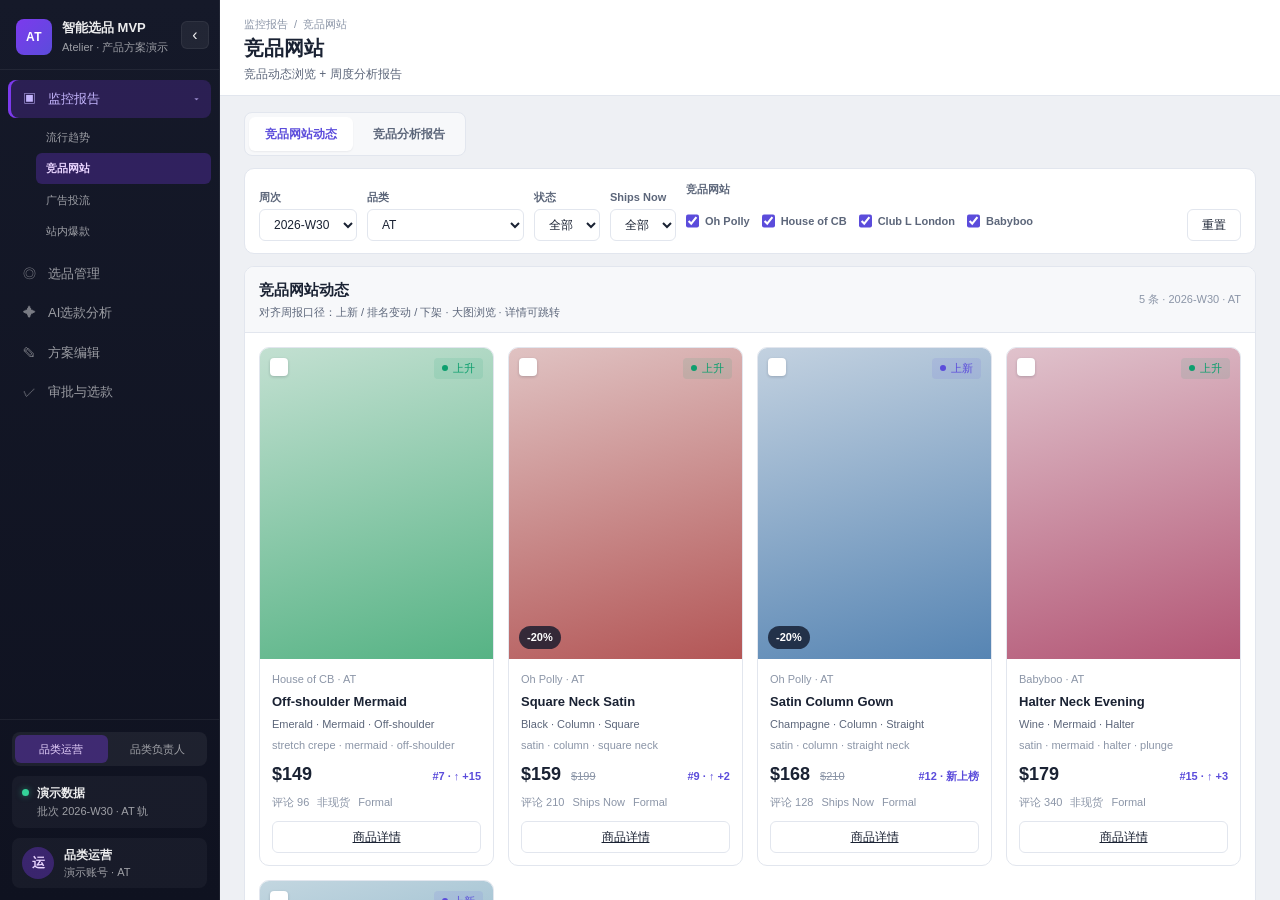
==== 选品工作台/demo-at-mvp.html @ 0c0c3a7c "Initial commit: Azazie AT intelligent selection workspace Include AT MVP demo workbench, PRD/PLAN do" ====
<!DOCTYPE html>
<html lang="zh-CN">
  <head>
    <meta charset="UTF-8" />
    <meta name="viewport" content="width=device-width, initial-scale=1.0" />
    <title>AT 智能选品 MVP · 产品方案演示</title>
    <link rel="stylesheet" href="./styles.css" />
    <link rel="stylesheet" href="./demo-at-mvp.css" />
  </head>
  <body>
    <div class="app-shell">
      <aside class="sidebar">
        <div class="brand">
          <div class="brand-mark">AT</div>
          <div class="brand-copy">
            <strong>智能选品 MVP</strong>
            <span>Atelier · 产品方案演示</span>
          </div>
          <button type="button" class="sidebar-toggle" id="sidebar-toggle" title="折叠导航" aria-label="折叠导航">‹</button>
        </div>
        <nav class="sidenav" id="sidenav" aria-label="主导航"></nav>
        <footer class="sidebar-footer">
          <div class="role-switch" role="group" aria-label="演示角色">
            <button type="button" data-role="ops" class="is-active">品类运营</button>
            <button type="button" data-role="lead">品类负责人</button>
          </div>
          <div class="sync-status">
            <span class="sync-dot"></span>
            <div class="sync-status__copy">
              <strong>演示数据</strong>
              <span>批次 2026-W30 · AT 轨</span>
            </div>
          </div>
          <div class="sidebar-user">
            <div class="sidebar-user__avatar" id="user-avatar">运</div>
            <div class="sidebar-user__meta">
              <strong id="user-name">品类运营</strong>
              <span>演示账号 · AT</span>
            </div>
          </div>
        </footer>
      </aside>

      <div class="main-shell">
        <header class="page-header">
          <div class="page-header__copy">
            <div class="breadcrumb" id="breadcrumb"></div>
            <h1 id="page-title">监控报告</h1>
            <p id="page-description"></p>
          </div>
          <div class="page-header__actions" id="page-header-actions"></div>
        </header>
        <main class="workspace">
          <section id="app" class="page" aria-live="polite"></section>
        </main>
      </div>
    </div>

    <div class="toast" id="toast" hidden></div>

    <script>
      (function () {
        const ROUTES = [
          {
            id: "monitor",
            label: "监控报告",
            icon: "▣",
            title: "监控报告",
            desc: "流行趋势、竞品网站、广告投流与站内爆款。侧栏二级目录切换频道。",
          },
          {
            id: "pool",
            label: "选品管理",
            icon: "◎",
            title: "选品管理",
            desc: "候选机会池。每个机会有编码；可先 AI 分析，再创建 / 编辑方案。",
          },
          {
            id: "ai",
            label: "AI选款分析",
            icon: "✦",
            title: "AI选款分析",
            desc: "先选机会再开始分析。按流行趋势、竞品热度、广告、内部销量、社媒舆情多维打分后给出结论。",
          },
          {
            id: "scheme",
            label: "方案编辑",
            icon: "✎",
            title: "方案编辑",
            desc: "编辑并完善选品方案字段。",
          },
          {
            id: "approval",
            label: "审批与选款",
            icon: "✓",
            title: "审批与选款",
            desc: "品类负责人终审。可查看完整方案并批注；通过后写入选款。",
          },
        ];

        const MONITOR_CHANNELS = [
          { id: "trends", label: "流行趋势", desc: "元素 / 面料流行信号与多源证据" },
          { id: "sites", label: "竞品网站", desc: "竞品动态浏览 + 周度分析报告" },
          { id: "ads", label: "广告投流", desc: "播放、投放天数与互动卡片" },
          { id: "internal", label: "站内爆款", desc: "自有商品销售热榜 · 评论驱动正负向改款" },
        ];

        const SCENARIO_META = {
          all: { label: "全部" },
          pure_new: {
            label: "纯新款",
            tag: "quadrant-tag--opportunity",
            short: "新",
            tip: "市场上存在可跟进机会，且与自有款未构成高度相似。典型信号：竞品上新 × 列表靠前，或付费投放高曝光。",
          },
          fix_negative: {
            label: "负向改款",
            tag: "quadrant-tag--risk",
            short: "负",
            tip: "存量款存在舆情 / 客诉槽点，或竞品同款热卖暴露自身缺陷。动作是修正槽点，而非重复开款。",
          },
          fix_positive: {
            label: "正向改款",
            tag: "quadrant-tag--mature",
            short: "正",
            tip: "自有款已验证好卖，叠加竞品高曝光元素或流行特征；或沉淀爆款特征后迭代。单次仅改一主维度。",
          },
        };

        const SITE_GROUPS = [
          {
            line: "AT",
            sites: [
              { name: "Oh Polly", url: "https://www.ohpolly.com/collections/dresses" },
              { name: "House of CB", url: "https://app.houseofcb.com/category?category_id=1" },
              { name: "Club L London", url: "https://clubllondon.com/collections/all-dresses" },
              { name: "Babyboo", url: "https://www.babyboofashion.com/collections/dresses" },
            ],
          },
          {
            line: "BD",
            sites: [
              { name: "Birdy Grey", url: "https://www.birdygrey.com/collections/bridesmaid-dresses" },
              { name: "Six Stories", url: "https://www.sixstories.com/collections/bridesmaid-dresses" },
              { name: "Hello Molly BD", url: "https://www.hellomolly.com/collections/wedding-edit/bridesmaid" },
              { name: "Club L BD", url: "https://clubllondon.com/collections/bridesmaids" },
              { name: "Babyboo BD", url: "https://www.babyboofashion.com/collections/bridesmaid" },
            ],
          },
          {
            line: "Prom & Homecoming",
            sites: [
              { name: "Hello Molly Prom", url: "https://www.hellomolly.com/collections/prom-dresses" },
              { name: "Alyce Paris", url: "https://int.alyceparis.com/" },
              { name: "Sheisme", url: "https://www.sheisme.com/collections/homecoming" },
              { name: "Zapaka", url: "https://zapaka.ca/" },
              { name: "Stacees", url: "https://www.stacees.com/" },
              { name: "Kiss Prom", url: "https://www.kissprom.com/" },
              { name: "Windsor", url: "https://www.windsorstore.com/" },
            ],
          },
        ];

        const ALL_SITES = SITE_GROUPS.flatMap((g) => g.sites.map((s) => s.name));

        const MONITOR_ROWS = [
          { id: "m1", site: "Oh Polly", line: "AT", title: "Satin Column Gown", category: "Formal", color: "Champagne", silhouette: "Column", neckline: "Straight", fabric: "Satin", length: "Floor", price: 168, listPrice: 210, discount: 20, reviews: 128, productUrl: "https://www.ohpolly.com/products/satin-column-gown-champagne", detailTags: "satin · column · straight neck", prevRank: null, rank: 12, status: "上新", shipsNow: true, adPlays: 128400, adClicks: 6200, adDays: 18, likes: 4200, comments: 318, shares: 890, platform: "Facebook", advertiser: "Oh Polly Official", adCopy: "Evening-ready satin column — shop the champagne edit.", similar: null, scenario: "pure_new", socialHot: "官方主推缎面直筒", voc: null, imgHue: "210" },
          { id: "m2", site: "House of CB", line: "AT", title: "Off-shoulder Mermaid", category: "Formal", color: "Emerald", silhouette: "Mermaid", neckline: "Off-shoulder", fabric: "Stretch Crepe", length: "Floor", price: 149, listPrice: 149, discount: 0, reviews: 96, productUrl: "https://app.houseofcb.com/product/off-shoulder-mermaid", detailTags: "stretch crepe · mermaid · off-shoulder", prevRank: 22, rank: 7, status: "上升", shipsNow: false, adPlays: 86000, adClicks: 4100, adDays: 11, likes: 2800, comments: 156, shares: 420, platform: "Instagram", advertiser: "House of CB", adCopy: "Emerald mermaid silhouette for formal nights.", similar: null, scenario: "pure_new", socialHot: "Ins 试穿热帖", voc: null, imgHue: "150" },
          { id: "m3", site: "Club L London", line: "AT", title: "Cowl Neck A-line", category: "Formal", color: "Dusty Blue", silhouette: "A-line", neckline: "Cowl", fabric: "Chiffon", length: "Floor", price: 139, listPrice: 175, discount: 21, reviews: 54, productUrl: "https://clubllondon.com/products/cowl-neck-a-line", detailTags: "chiffon · a-line · cowl · draped", prevRank: null, rank: 31, status: "上新", shipsNow: true, adPlays: 19200, adClicks: 900, adDays: 6, likes: 640, comments: 42, shares: 88, platform: "Facebook", advertiser: "Club L", adCopy: "Soft cowl neck A-line in dusty blue.", similar: null, scenario: "pure_new", socialHot: null, voc: null, imgHue: "200" },
          { id: "m4", site: "Oh Polly", line: "AT", title: "Square Neck Satin", category: "Formal", color: "Black", silhouette: "Column", neckline: "Square", fabric: "Satin", length: "Floor", price: 159, listPrice: 199, discount: 20, reviews: 210, productUrl: "https://www.ohpolly.com/products/square-neck-satin-black", detailTags: "satin · column · square neck", prevRank: 11, rank: 9, status: "上升", shipsNow: true, adPlays: 52300, adClicks: 2800, adDays: 24, likes: 1900, comments: 210, shares: 305, platform: "Facebook", advertiser: "Oh Polly Official", adCopy: "Square neck satin — timeless black.", similar: "AT-2841", scenario: "fix_negative", socialHot: null, voc: "透内衬、肩带易滑", imgHue: "0" },
          { id: "m5", site: "Babyboo", line: "AT", title: "Halter Neck Evening", category: "Formal", color: "Wine", silhouette: "Mermaid", neckline: "Halter", fabric: "Satin", length: "Floor", price: 179, listPrice: 179, discount: 0, reviews: 340, productUrl: "https://www.babyboofashion.com/products/halter-neck-evening", detailTags: "satin · mermaid · halter · plunge", prevRank: 18, rank: 15, status: "上升", shipsNow: false, adPlays: 210700, adClicks: 9500, adDays: 41, likes: 8600, comments: 520, shares: 1400, platform: "TikTok", advertiser: "Babyboo Fashion", adCopy: "Halter evening mermaid — wine red statement.", similar: "AT-1902", scenario: "fix_positive", socialHot: "达人挂链转化高", voc: null, imgHue: "340" },
          { id: "m6", site: "Birdy Grey", line: "BD", title: "One-shoulder Chiffon", category: "Bridesmaid", color: "Sage", silhouette: "A-line", neckline: "One-shoulder", fabric: "Chiffon", length: "Floor", price: 119, listPrice: 139, discount: 14, reviews: 42, productUrl: "https://www.birdygrey.com/products/one-shoulder-chiffon", detailTags: "chiffon · a-line · one-shoulder", prevRank: 8, rank: 28, status: "下降", shipsNow: false, adPlays: 8400, adClicks: 310, adDays: 9, likes: 220, comments: 18, shares: 35, platform: "Instagram", advertiser: "Birdy Grey", adCopy: "Sage one-shoulder chiffon for the bridal party.", similar: null, scenario: "pure_new", socialHot: null, voc: null, imgHue: "120" },
          { id: "m7", site: "Hello Molly Prom", line: "Prom & Homecoming", title: "Slit Mermaid Satin", category: "Prom", color: "Ivory", silhouette: "Mermaid", neckline: "V-neck", fabric: "Satin", length: "Floor", price: 189, listPrice: 189, discount: 0, reviews: 18, productUrl: "https://www.hellomolly.com/products/slit-mermaid-satin", detailTags: "satin · mermaid · v-neck · side slit", prevRank: 5, rank: null, status: "下架", shipsNow: false, adPlays: 0, adClicks: 0, adDays: 0, likes: 0, comments: 0, shares: 0, platform: "Facebook", advertiser: "Hello Molly", adCopy: "", similar: "AT-1902", scenario: "fix_positive", socialHot: null, voc: null, imgHue: "40" },
          { id: "m8", site: "Kiss Prom", line: "Prom & Homecoming", title: "Cape Sleeve Gown", category: "Prom", color: "Navy", silhouette: "Column", neckline: "Crew", fabric: "Satin", length: "Floor", price: 198, listPrice: 248, discount: 20, reviews: 156, productUrl: "https://www.kissprom.com/products/cape-sleeve-gown", detailTags: "satin · column · cape sleeve", prevRank: null, rank: 4, status: "上新", shipsNow: true, adPlays: 156000, adClicks: 7800, adDays: 14, likes: 5100, comments: 390, shares: 980, platform: "TikTok", advertiser: "Kiss Prom", adCopy: "Cape sleeve navy gown — prom ready.", similar: null, scenario: "pure_new", socialHot: "TikTok 挑战贴纸", voc: null, imgHue: "230" },
          { id: "m9", site: "Windsor", line: "Prom & Homecoming", title: "Sequin Homecoming Mini", category: "Homecoming", color: "Silver", silhouette: "A-line", neckline: "Scoop", fabric: "Sequin", length: "Mini", price: 89, listPrice: 119, discount: 25, reviews: 88, productUrl: "https://www.windsorstore.com/products/sequin-homecoming-mini", detailTags: "sequin · mini · a-line · embellished", prevRank: null, rank: 6, status: "上新", shipsNow: true, adPlays: 72000, adClicks: 3500, adDays: 8, likes: 3300, comments: 240, shares: 610, platform: "Instagram", advertiser: "Windsor Store", adCopy: "Silver sequin mini for homecoming night.", similar: null, scenario: "pure_new", socialHot: "Pinterest 收藏上升", voc: null, imgHue: "260" },
          { id: "m10", site: "Alyce Paris", line: "Prom & Homecoming", title: "Beaded Prom Ballgown", category: "Prom", color: "Red", silhouette: "Ballgown", neckline: "Sweetheart", fabric: "Tulle + Beading", length: "Floor", price: 220, listPrice: 220, discount: 0, reviews: 201, productUrl: "https://www.alyceparis.com/products/beaded-prom-ballgown", detailTags: "tulle · beaded · ballgown · sweetheart", prevRank: 14, rank: 3, status: "上升", shipsNow: false, adPlays: 98000, adClicks: 4100, adDays: 21, likes: 4700, comments: 280, shares: 720, platform: "Facebook", advertiser: "Alyce Paris", adCopy: "Beaded sweetheart ballgown in classic red.", similar: null, scenario: "pure_new", socialHot: null, voc: null, imgHue: "0" },
        ];



        const INTERNAL_HOTS = [
          {
            id: "ih1",
            goodsId: "1056247",
            name: "Paulina Corset Maxi",
            category: "Formal",
            color: "Black",
            silhouette: "Column",
            fabric: "Satin",
            sales: 4101,
            revenue: 969956,
            sellThrough: 78.8,
            cartRate: 18.2,
            favRate: 11.1,
            returnRate: 11.6,
            trend30: 22.0,
            opportunity: "fix_negative",
            keep: ["黑色缎面光泽", "Corset 腰线", "Floor-length 礼服感"],
            fix: ["胸杯随尺码放大不足", "肩带易滑", "大码版型偏紧"],
            series: {
              sales: [2100, 2280, 2410, 2550, 2680, 2820, 3010, 3180, 3420, 3650, 3890, 4101],
              cart: [12.1, 12.8, 13.2, 13.9, 14.5, 15.1, 15.8, 16.4, 16.9, 17.4, 17.9, 18.2],
              fav: [7.2, 7.6, 8.0, 8.4, 8.8, 9.2, 9.5, 9.9, 10.3, 10.6, 10.9, 11.1],
              ret: [14.8, 14.2, 13.9, 13.5, 13.1, 12.8, 12.5, 12.2, 12.0, 11.8, 11.7, 11.6],
            },
            skus: [
              { goodsId: "1056247", name: "Paulina Corset Maxi", color: "Black", silhouette: "Column", fabric: "Satin", sales: 2410, revenue: 540120, cartRate: 18.8, favRate: 11.4, returnRate: 12.1 },
              { goodsId: "1056248", name: "Paulina Corset Maxi", color: "Ivory", silhouette: "Column", fabric: "Satin", sales: 980, revenue: 231450, cartRate: 16.2, favRate: 10.2, returnRate: 10.4 },
              { goodsId: "1056249", name: "Paulina Corset Maxi", color: "Champagne", silhouette: "Column", fabric: "Satin", sales: 711, revenue: 198386, cartRate: 15.1, favRate: 9.8, returnRate: 11.0 },
            ],
            returns: [
              { reason: "尺码不合适 / 胸杯偏小", count: 186, pct: 38, aboveAvg: true },
              { reason: "肩带滑落", count: 92, pct: 19, aboveAvg: true },
              { reason: "图货色差偏浅", count: 71, pct: 14, aboveAvg: false },
              { reason: "面料偏透需穿内衬", count: 54, pct: 11, aboveAvg: true },
            ],
            behavior: { views: 128420, carts: 23370, favs: 14250, cvr: 3.19, wow: 6.4 },
            comments: {
              negative: [
                { theme: "胸杯 / 大胸不友好", share: 34, quote: "按尺码表买了还是罩杯空/挤，正式场合不敢穿。" },
                { theme: "肩带结构不稳", share: 18, quote: "跳舞时肩带一直往下滑，只能不停拉。" },
                { theme: "内衬不足偏透", share: 12, quote: "灯光下偏透，必须另买内搭。" },
              ],
              positive: [
                { theme: "黑色缎面高级感", share: 29, quote: "缎面垂感很好，晚宴拍照很显贵。" },
                { theme: "Corset 收腰显瘦", share: 24, quote: "腰线很漂亮，是这件最想留的点。" },
                { theme: "裙长正式感足", share: 16, quote: "floor length 很适合 rehearsal dinner。" },
              ],
            },
          },
          {
            id: "ih2",
            goodsId: "1061802",
            name: "Lorie Ruched Mini",
            category: "Formal",
            color: "Black",
            silhouette: "A-line",
            fabric: "Satin",
            sales: 3789,
            revenue: 612450,
            sellThrough: 81.0,
            cartRate: 21.4,
            favRate: 14.6,
            returnRate: 8.4,
            trend30: 39.5,
            opportunity: "fix_positive",
            keep: ["Ruched 抓褶", "迷你裙长派对感", "黑色高转化"],
            fix: ["可测新色 Wine / Emerald", "领口可叠加 Halter 变体"],
            series: {
              sales: [1200, 1380, 1520, 1700, 1890, 2100, 2350, 2620, 2910, 3200, 3480, 3789],
              cart: [14.0, 14.8, 15.5, 16.2, 16.9, 17.6, 18.3, 19.0, 19.7, 20.3, 20.9, 21.4],
              fav: [9.0, 9.5, 10.0, 10.5, 11.0, 11.5, 12.1, 12.6, 13.2, 13.7, 14.1, 14.6],
              ret: [10.2, 9.9, 9.6, 9.3, 9.1, 8.9, 8.8, 8.7, 8.6, 8.5, 8.4, 8.4],
            },
            skus: [
              { goodsId: "1061802", name: "Lorie Ruched Mini", color: "Black", silhouette: "A-line", fabric: "Satin", sales: 2210, revenue: 354220, cartRate: 22.1, favRate: 15.2, returnRate: 7.9 },
              { goodsId: "1061803", name: "Lorie Ruched Mini", color: "Red", silhouette: "A-line", fabric: "Satin", sales: 980, revenue: 156800, cartRate: 20.4, favRate: 13.8, returnRate: 8.8 },
              { goodsId: "1061804", name: "Lorie Ruched Mini", color: "Ivory", silhouette: "A-line", fabric: "Satin", sales: 599, revenue: 101430, cartRate: 19.1, favRate: 13.0, returnRate: 9.2 },
            ],
            returns: [
              { reason: "裙长短于预期", count: 64, pct: 28, aboveAvg: false },
              { reason: "尺码偏大一码", count: 48, pct: 21, aboveAvg: false },
              { reason: "褶皱易松", count: 31, pct: 14, aboveAvg: true },
            ],
            behavior: { views: 156800, carts: 33550, favs: 22900, cvr: 2.41, wow: 11.2 },
            comments: {
              negative: [
                { theme: "裙长偏短需提示", share: 15, quote: "比图片感觉更短，站立没问题但坐下要小心。" },
                { theme: "抓褶洗后易松", share: 9, quote: "洗了一次抓褶没那么立体了。" },
              ],
              positive: [
                { theme: "派对迷你款超好看", share: 41, quote: "after party 被问爆了，抓褶很显腰。" },
                { theme: "黑色显瘦好搭", share: 27, quote: "黑的最好卖，想再出一个酒红。" },
                { theme: "价格可接受", share: 14, quote: "质感比同价竞品好，会回购别的色。" },
              ],
            },
          },
          {
            id: "ih3",
            goodsId: "1049021",
            name: "Rosalie Cowl Maxi",
            category: "Formal",
            color: "Emerald",
            silhouette: "Mermaid",
            fabric: "Stretch Crepe",
            sales: 2960,
            revenue: 781200,
            sellThrough: 72.4,
            cartRate: 15.6,
            favRate: 12.8,
            returnRate: 9.2,
            trend30: -6.4,
            opportunity: "fix_positive",
            keep: ["Cowl 领", "鱼尾廓形", "弹力 Crepe 贴合"],
            fix: ["扩色 Soft Pink / Wine", "侧开叉高度可微调"],
            series: {
              sales: [3100, 3080, 3050, 3020, 3000, 2980, 2970, 2965, 2962, 2960, 2958, 2960],
              cart: [16.8, 16.6, 16.4, 16.2, 16.0, 15.9, 15.8, 15.7, 15.7, 15.6, 15.6, 15.6],
              fav: [13.5, 13.4, 13.3, 13.2, 13.1, 13.0, 12.9, 12.9, 12.8, 12.8, 12.8, 12.8],
              ret: [8.6, 8.7, 8.8, 8.9, 9.0, 9.0, 9.1, 9.1, 9.2, 9.2, 9.2, 9.2],
            },
            skus: [
              { goodsId: "1049021", name: "Rosalie Cowl Maxi", color: "Emerald", silhouette: "Mermaid", fabric: "Stretch Crepe", sales: 1680, revenue: 443520, cartRate: 16.0, favRate: 13.1, returnRate: 8.8 },
              { goodsId: "1049022", name: "Rosalie Cowl Maxi", color: "Black", silhouette: "Mermaid", fabric: "Stretch Crepe", sales: 820, revenue: 216480, cartRate: 15.2, favRate: 12.4, returnRate: 9.5 },
              { goodsId: "1049023", name: "Rosalie Cowl Maxi", color: "Wine", silhouette: "Mermaid", fabric: "Stretch Crepe", sales: 460, revenue: 121200, cartRate: 14.8, favRate: 12.0, returnRate: 9.8 },
            ],
            returns: [
              { reason: "臀围偏紧", count: 58, pct: 26, aboveAvg: false },
              { reason: "开叉过高", count: 41, pct: 18, aboveAvg: true },
              { reason: "色差偏暗", count: 33, pct: 15, aboveAvg: false },
            ],
            behavior: { views: 98400, carts: 15350, favs: 12600, cvr: 3.01, wow: -2.1 },
            comments: {
              negative: [
                { theme: "开叉高度争议", share: 17, quote: "开叉比预期高，正式场合略尴尬。" },
                { theme: "鱼尾臀围紧", share: 14, quote: "按胸围选码后臀围紧，走路受限。" },
              ],
              positive: [
                { theme: "Cowl 领很加分", share: 33, quote: "领口垂坠是这件灵魂，千万别改没了。" },
                { theme: "Crepe 贴身不勒", share: 22, quote: "弹力面料很舒服，晚宴能坐能站。" },
                { theme: "祖母绿出片", share: 19, quote: "颜色比黑白更有记忆点，想要同款酒红。" },
              ],
            },
          },
          {
            id: "ih4",
            goodsId: "1033550",
            name: "Hazel Mesh Mini",
            category: "Formal",
            color: "Black",
            silhouette: "A-line",
            fabric: "Mesh",
            sales: 2540,
            revenue: 401320,
            sellThrough: 69.5,
            cartRate: 16.8,
            favRate: 10.4,
            returnRate: 13.8,
            trend30: -2.1,
            opportunity: "fix_negative",
            keep: ["Mesh 装饰感", "Mini 流量款定位"],
            fix: ["内衬覆盖不足", "亮片掉落", "色差偏紫"],
            series: {
              sales: [2700, 2680, 2650, 2630, 2610, 2590, 2580, 2570, 2560, 2550, 2545, 2540],
              cart: [17.5, 17.3, 17.2, 17.1, 17.0, 16.9, 16.9, 16.8, 16.8, 16.8, 16.8, 16.8],
              fav: [11.0, 10.9, 10.8, 10.7, 10.6, 10.6, 10.5, 10.5, 10.4, 10.4, 10.4, 10.4],
              ret: [12.0, 12.2, 12.4, 12.6, 12.8, 13.0, 13.2, 13.3, 13.5, 13.6, 13.7, 13.8],
            },
            skus: [
              { goodsId: "1033550", name: "Hazel Mesh Mini", color: "Black", silhouette: "A-line", fabric: "Mesh", sales: 1540, revenue: 243320, cartRate: 17.2, favRate: 10.8, returnRate: 13.2 },
              { goodsId: "1033551", name: "Hazel Mesh Mini", color: "Silver", silhouette: "A-line", fabric: "Mesh", sales: 1000, revenue: 158000, cartRate: 16.1, favRate: 9.8, returnRate: 14.6 },
            ],
            returns: [
              { reason: "内衬不足 / 透视", count: 112, pct: 41, aboveAvg: true },
              { reason: "装饰掉钻掉片", count: 67, pct: 24, aboveAvg: true },
              { reason: "图货色差", count: 45, pct: 16, aboveAvg: true },
            ],
            behavior: { views: 142200, carts: 23890, favs: 14790, cvr: 1.79, wow: -4.8 },
            comments: {
              negative: [
                { theme: "透视 / 内衬不够", share: 42, quote: "网纱太透，必须垫厚内衬，正式场合不安全。" },
                { theme: "亮片掉落", share: 21, quote: "穿一次掉一地亮片，质量不放心。" },
                { theme: "色差偏紫", share: 12, quote: "页面偏黑，实物发紫。" },
              ],
              positive: [
                { theme: "派对氛围感强", share: 18, quote: "拍照很好看，mesh 层次感喜欢。" },
                { theme: "A-line 包容胯宽", share: 11, quote: "裙摆够摆，跳舞舒服。" },
              ],
            },
          },
          {
            id: "ih5",
            goodsId: "1072109",
            name: "Portia Scarf Strapless",
            category: "Formal",
            color: "Ivory",
            silhouette: "Column",
            fabric: "Chiffon",
            sales: 2215,
            revenue: 553750,
            sellThrough: 75.2,
            cartRate: 14.9,
            favRate: 13.2,
            returnRate: 7.1,
            trend30: 18.6,
            opportunity: "fix_positive",
            keep: ["Scarf-detail", "Strapless", "Ivory 婚礼场景"],
            fix: ["可延伸 Soft Pink 色", "防滑杯垫提示加强"],
            series: {
              sales: [1100, 1180, 1260, 1380, 1490, 1600, 1720, 1850, 1960, 2050, 2130, 2215],
              cart: [11.2, 11.6, 12.0, 12.4, 12.8, 13.1, 13.5, 13.8, 14.1, 14.4, 14.7, 14.9],
              fav: [9.5, 9.8, 10.2, 10.6, 11.0, 11.4, 11.8, 12.1, 12.4, 12.7, 13.0, 13.2],
              ret: [8.4, 8.2, 8.0, 7.8, 7.7, 7.6, 7.5, 7.4, 7.3, 7.2, 7.1, 7.1],
            },
            skus: [
              { goodsId: "1072109", name: "Portia Scarf Strapless", color: "Ivory", silhouette: "Column", fabric: "Chiffon", sales: 1480, revenue: 370000, cartRate: 15.3, favRate: 13.8, returnRate: 6.8 },
              { goodsId: "1072110", name: "Portia Scarf Strapless", color: "White", silhouette: "Column", fabric: "Chiffon", sales: 735, revenue: 183750, cartRate: 14.1, favRate: 12.1, returnRate: 7.6 },
            ],
            returns: [
              { reason: "无肩带安全感不足", count: 39, pct: 31, aboveAvg: false },
              { reason: "围巾装饰固定松", count: 22, pct: 17, aboveAvg: false },
              { reason: "裙长需改短", count: 18, pct: 14, aboveAvg: false },
            ],
            behavior: { views: 88600, carts: 13200, favs: 11700, cvr: 2.5, wow: 8.9 },
            comments: {
              negative: [
                { theme: "无肩带需防滑提示", share: 11, quote: "跳舞时会担心掉，希望说明胶条用法。" },
              ],
              positive: [
                { theme: "围巾细节是记忆点", share: 36, quote: "scarf detail 很特别，订婚宴很出片。" },
                { theme: "Ivory 柔和高级", share: 28, quote: "比纯白更温柔，婚礼相关场合很合适。" },
                { theme: "雪纺垂感好", share: 17, quote: "走动有风，不像硬挺礼服。" },
              ],
            },
          },
          {
            id: "ih6",
            goodsId: "1028801",
            name: "Effie Square Neck Mini",
            category: "Prom",
            color: "Red",
            silhouette: "A-line",
            fabric: "Satin",
            sales: 1988,
            revenue: 297200,
            sellThrough: 66.1,
            cartRate: 17.5,
            favRate: 9.6,
            returnRate: 10.8,
            trend30: 12.3,
            opportunity: "fix_negative",
            keep: ["Square neck", "红色冲击力", "A-line 友好"],
            fix: ["拉链卡顿", "色差偏橙", "里布起皱"],
            series: {
              sales: [1200, 1280, 1350, 1420, 1500, 1580, 1660, 1740, 1810, 1880, 1935, 1988],
              cart: [14.5, 14.8, 15.1, 15.4, 15.7, 16.0, 16.3, 16.6, 16.9, 17.1, 17.3, 17.5],
              fav: [7.8, 8.0, 8.2, 8.4, 8.6, 8.8, 9.0, 9.1, 9.3, 9.4, 9.5, 9.6],
              ret: [11.8, 11.6, 11.5, 11.3, 11.2, 11.1, 11.0, 10.9, 10.9, 10.8, 10.8, 10.8],
            },
            skus: [
              { goodsId: "1028801", name: "Effie Square Neck Mini", color: "Red", silhouette: "A-line", fabric: "Satin", sales: 1210, revenue: 181500, cartRate: 18.0, favRate: 10.0, returnRate: 10.2 },
              { goodsId: "1028802", name: "Effie Square Neck Mini", color: "Black", silhouette: "A-line", fabric: "Satin", sales: 778, revenue: 115700, cartRate: 16.8, favRate: 9.0, returnRate: 11.5 },
            ],
            returns: [
              { reason: "拉链不顺", count: 55, pct: 29, aboveAvg: true },
              { reason: "色差偏橙", count: 42, pct: 22, aboveAvg: true },
              { reason: "内衬起皱", count: 28, pct: 15, aboveAvg: false },
            ],
            behavior: { views: 112400, carts: 19670, favs: 10800, cvr: 1.77, wow: 5.2 },
            comments: {
              negative: [
                { theme: "拉链 / 辅料问题", share: 26, quote: "拉链经常卡住，怕正式场合出糗。" },
                { theme: "红色偏橙", share: 19, quote: "想要正红，实物偏橘。" },
              ],
              positive: [
                { theme: "方领显脸小", share: 23, quote: "square neck 很喜欢，希望保留。" },
                { theme: "A-line 好动", share: 15, quote: "舞会跳舞不束缚。" },
              ],
            },
          },
        ];

        const TREND_SOURCES = [
          {
            id: "magazine",
            short: "杂志",
            name: "时尚杂志",
            note: "秀场 / 编辑色板与面料笔记",
            urls: [
              { label: "Vogue Runway", href: "https://www.vogue.com/fashion-shows" },
              { label: "Business of Fashion", href: "https://www.businessoffashion.com/" },
            ],
            details: ["晚装色板与面料笔记周更", "编辑向 draping / satin / corset 关键词统计", "秀场 look 与 AT 轨品类映射"],
          },
          {
            id: "social",
            short: "社媒",
            name: "社交媒体",
            note: "Ins / TikTok / Pinterest 话题与收藏",
            urls: [
              { label: "Pinterest Trends", href: "https://trends.pinterest.com/" },
              { label: "TikTok Creative Center", href: "https://ads.tiktok.com/business/creativecenter" },
            ],
            details: ["话题标签与收藏板增速", "试穿色标签共现", "达人挂链高转化元素"],
          },
          {
            id: "competitor-ai",
            short: "竞品 AI",
            name: "竞品网站 AI 分析",
            note: "上新聚类 · 属性词云 · 列表位次共现",
            urls: [
              { label: "Oh Polly Dresses", href: "https://www.ohpolly.com/collections/dresses" },
              { label: "Club L London", href: "https://clubllondon.com/collections/all-dresses" },
            ],
            details: ["上新 × list_rank 共现聚类", "领型 / 面料 / 裙长词云", "周对周属性占比变化"],
          },
          {
            id: "ads",
            short: "广告",
            name: "广告投流",
            note: "高播放款的元素与面料归因",
            urls: [
              { label: "Meta Ad Library", href: "https://www.facebook.com/ads/library/" },
              { label: "PipiAds（示意）", href: "https://www.pipiads.com/" },
            ],
            details: ["高播放素材元素拆解", "投放天数与面料文案归因", "与站内热榜交叉验证"],
          },
        ];

        const TREND_COLORS = [
          { name: "Black", hex: "#111111", heat: 96, change: "+4%" },
          { name: "Wine", hex: "#722F37", heat: 88, change: "+14%" },
          { name: "Emerald", hex: "#046307", heat: 84, change: "+11%" },
          { name: "Ivory", hex: "#FFFFF0", heat: 82, change: "+3%", border: true },
          { name: "Champagne", hex: "#F7E7CE", heat: 76, change: "+6%", border: true },
        ];

        const TREND_PALETTE = ["#1d4ed8", "#0ea5e9", "#10b981", "#84cc16", "#f59e0b", "#8b5cf6", "#ec4899", "#64748b"];

        const TREND_ITEMS = [
          {
            id: "te1",
            type: "元素",
            name: "Halter / 挂脖领",
            heat: 92,
            change: "+18%",
            imgHue: "340",
            evidence: "竞品 AT 轨近 2 周上新中挂脖领占比上升；广告投流高播放款领型集中。",
            sources: [
              { kind: "竞品 AI 分析", detail: "Oh Polly / Babyboo 上新聚类" },
              { kind: "广告投流", detail: "Halter 款均播放高于同批均值 1.6×" },
            ],
            examples: [
              { label: "Babyboo Halter Evening", site: "Babyboo", note: "酒红挂脖鱼尾" },
              { label: "Oh Polly Halter Mini", site: "Oh Polly", note: "黑色派对迷你" },
              { label: "Club L Plunge Halter", site: "Club L", note: "深 V 挂脖" },
            ],
          },
          {
            id: "te2",
            type: "元素",
            name: "Cape Sleeve 披肩袖",
            heat: 86,
            change: "+12%",
            imgHue: "230",
            evidence: "Prom 站点上新与社媒挑战贴纸同步出现披肩袖结构。",
            sources: [
              { kind: "社交媒体", detail: "TikTok #capesleeve 话题升温" },
              { kind: "竞品网站", detail: "Kiss Prom 列表靠前款" },
            ],
            examples: [
              { label: "Kiss Prom Cape Gown", site: "Kiss Prom", note: "藏青披肩袖" },
              { label: "Alyce Cape Detail", site: "Alyce", note: "舞会披肩" },
              { label: "Windsor Cape Mini", site: "Windsor", note: "短款披肩" },
            ],
          },
          {
            id: "te3",
            type: "元素",
            name: "中高开叉鱼尾",
            heat: 81,
            change: "+9%",
            imgHue: "150",
            evidence: "站内头部相似款与竞品鱼尾开叉同现，适合正向改款叠加。",
            sources: [
              { kind: "竞品 AI 分析", detail: "Mermaid + slit 共现抬升" },
              { kind: "站内爆款", detail: "AT-1902 特征族延续" },
            ],
            examples: [
              { label: "House of CB Mermaid", site: "House of CB", note: "祖母绿开叉" },
              { label: "Azazie Rosalie", site: "Azazie", note: "站内相似款" },
              { label: "Hello Molly Slit", site: "Hello Molly", note: "象牙开叉" },
            ],
          },
          {
            id: "tf1",
            type: "面料",
            name: "醋酸缎面 Satin",
            heat: 94,
            change: "+7%",
            imgHue: "210",
            evidence: "Formal / Prom 高曝光广告主料仍以缎面为主，光泽向晚装叙事稳定。",
            sources: [
              { kind: "时尚杂志", detail: "Vogue Runway evening fabric notes" },
              { kind: "广告投流", detail: "Satin 文案出现率最高" },
            ],
            examples: [
              { label: "Oh Polly Satin Column", site: "Oh Polly", note: "香槟缎面直筒" },
              { label: "Babyboo Satin Mermaid", site: "Babyboo", note: "酒红缎面" },
              { label: "Square Neck Satin", site: "Oh Polly", note: "黑色方领" },
            ],
          },
          {
            id: "tf2",
            type: "面料",
            name: "弹力亮缎 Stretch Crepe",
            heat: 78,
            change: "+11%",
            imgHue: "160",
            evidence: "鱼尾廓形搭配弹力面料，便于版型贴合与可生产性。",
            sources: [
              { kind: "竞品网站", detail: "House of CB Mermaid 主料描述" },
              { kind: "竞品 AI 分析", detail: "面料词云第二高频" },
            ],
            examples: [
              { label: "HOCB Stretch Crepe", site: "House of CB", note: "贴身鱼尾" },
              { label: "Azazie Crepe Maxi", site: "Azazie", note: "站内 crepe 线" },
              { label: "Club L Crepe", site: "Club L", note: "垂感晚装" },
            ],
          },
          {
            id: "tf3",
            type: "面料",
            name: "珠片 / Sequin",
            heat: 73,
            change: "+21%",
            imgHue: "260",
            evidence: "Homecoming 短款与节日档社媒收藏上升，偏季节性热点。",
            sources: [
              { kind: "社交媒体", detail: "Pinterest Homecoming boards" },
              { kind: "竞品网站", detail: "Windsor sequin mini 上新" },
            ],
            examples: [
              { label: "Windsor Sequin Mini", site: "Windsor", note: "银色珠片" },
              { label: "Oh Polly Embellished", site: "Oh Polly", note: "装饰迷你" },
              { label: "Alyce Beaded", site: "Alyce", note: "珠绣舞会" },
            ],
          },
          {
            id: "ts1",
            type: "廓形",
            name: "Column 直筒",
            heat: 80,
            change: "+5%",
            imgHue: "40",
            evidence: "AT 轨列表靠前与 Ships Now 款中直筒占比稳定，易做现货。",
            sources: [
              { kind: "竞品 AI 分析", detail: "廓形分布周报" },
              { kind: "站内爆款", detail: "list_rank Top 对照" },
            ],
            examples: [
              { label: "Satin Column Gown", site: "Oh Polly", note: "香槟直筒" },
              { label: "Cape Sleeve Column", site: "Kiss Prom", note: "藏青直筒" },
              { label: "Azazie Paulina", site: "Azazie", note: "黑色 corset 直筒" },
            ],
          },
        ];

        const OPPORTUNITIES = [
          {
            id: "opp-01",
            code: "OPP-AT-2607-001",
            monitorId: "m1",
            scenario: "pure_new",
            title: "Satin Column Gown — Champagne",
            site: "Oh Polly",
            price: "$168",
            listRank: 12,
            rankSemantics: "sales_proxy",
            shipsNow: true,
            adPlays: "128.4K",
            adClicks: "6.2K",
            adDays: 18,
            colors: 5,
            similar: null,
            visual: "SKC · NEW",
            url: "https://competitor-a.example/satin-column",
          },
          {
            id: "opp-02",
            code: "OPP-AT-2607-002",
            monitorId: "m2",
            scenario: "pure_new",
            title: "Off-shoulder Mermaid — Emerald",
            site: "House of CB",
            price: "$149",
            listRank: 7,
            rankSemantics: "sales_proxy",
            shipsNow: false,
            adPlays: "86.0K",
            adClicks: "4.1K",
            adDays: 11,
            colors: 3,
            similar: null,
            visual: "SKC · NEW",
            url: "https://competitor-b.example/mermaid",
          },
          {
            id: "opp-03",
            code: "OPP-AT-2607-003",
            monitorId: "m4",
            scenario: "fix_negative",
            title: "AZ AT-2841 · 同廓形竞品热卖",
            site: "Oh Polly",
            price: "$159",
            listRank: 9,
            rankSemantics: "sales_proxy",
            shipsNow: true,
            adPlays: "52.3K",
            adClicks: "2.8K",
            adDays: 24,
            colors: 4,
            similar: { goodsId: "AT-2841", note: "VOC：透内衬、肩带易滑" },
            visual: "FIX · VOC",
            url: "https://competitor-a.example/square-neck",
          },
          {
            id: "opp-04",
            code: "OPP-AT-2607-004",
            monitorId: "m5",
            scenario: "fix_positive",
            title: "AZ AT-1902 · 叠加竞品领型",
            site: "Babyboo",
            price: "$179",
            listRank: 15,
            rankSemantics: "recency_proxy",
            shipsNow: false,
            adPlays: "210.7K",
            adClicks: "9.5K",
            adDays: 41,
            colors: 6,
            similar: { goodsId: "AT-1902", note: "销量头部 · 可叠加高曝光领型" },
            visual: "ITER · +",
            url: "https://competitor-c.example/halter",
          },
          {
            id: "opp-05",
            code: "OPP-AT-2607-005",
            monitorId: null,
            scenario: "fix_positive",
            title: "爆款特征模板 · 开叉鱼尾",
            site: "内部沉淀",
            price: "—",
            listRank: null,
            rankSemantics: null,
            shipsNow: null,
            adPlays: null,
            adClicks: null,
            adDays: null,
            colors: null,
            similar: { goodsId: "特征集 F-07", note: "鱼尾 + 中高开叉 + 哑光缎" },
            visual: "TRAIT",
            url: "",
          },
          {
            id: "opp-06",
            code: "OPP-AT-2607-006",
            monitorId: "m8",
            scenario: "pure_new",
            title: "Cape Sleeve Gown — Navy",
            site: "Kiss Prom",
            price: "$198",
            listRank: 4,
            rankSemantics: "sales_proxy",
            shipsNow: true,
            adPlays: "156.0K",
            adClicks: "7.8K",
            adDays: 14,
            colors: 3,
            similar: null,
            visual: "SKC · NEW",
            url: "https://competitor-a.example/cape",
          },
        ];

        const SCHEME_DEFAULTS = {
          pure_new: {
            styleType: "AI竞品",
            source: "Competitor",
            changeText:
              "跟进竞品上新 SKC；保留列表靠前与付费投放共同验证的廓形与色系；配色覆盖竞品头部色。",
            intent: "现货",
            reusePattern: "否",
            hasFabric: "否",
          },
          fix_negative: {
            styleType: "D30优化",
            source: "Internal",
            changeText:
              "保留现有版型与主面料；修正 VOC 槽点：加内衬不透、肩带防滑结构。不新开同款色号。",
            intent: "现货",
            reusePattern: "是",
            hasFabric: "是",
          },
          fix_positive: {
            styleType: "AI改裙长",
            source: "Competitor",
            changeText:
              "保留自有款已验证廓形；叠加竞品高投放领型元素；长度由长改短一档。单次仅改一主维度。",
            intent: "MTO",
            reusePattern: "是",
            hasFabric: "是",
          },
        };

        /** 存量商品主数据（演示）：机会相似款 → 下版单商品字段 */
        const GOODS_MASTER = {
          "AT-2841": {
            productId: "GOODS-1076962",
            ddid: "DD-26070018",
            category: "Formal Dresses",
            brand: "Azazie Atelier",
            productName: "缎面方领礼服裙",
            fabric: "FAB-107696 · 醋酸缎面 75D",
          },
          "AT-1902": {
            productId: "GOODS-1076961",
            ddid: "DD-26070019",
            category: "Formal Dresses",
            brand: "Azazie Atelier",
            productName: "刺绣吊带长裙",
            fabric: "FAB-107821 · 弹力亮缎",
          },
          "特征集 F-07": {
            productId: "GOODS-1076961",
            ddid: "DD-26070019",
            category: "Formal Dresses",
            brand: "Azazie Atelier",
            productName: "开叉鱼尾特征模板（基于 AT-1902）",
            fabric: "FAB-107821 · 弹力亮缎",
          },
        };

        const FABRIC_BY_SILHOUETTE = {
          Column: "FAB-107696 · 醋酸缎面 75D",
          Mermaid: "FAB-107821 · 弹力亮缎",
          "A-line": "FAB-108215 · 珠光雪纺",
        };

        const SKIRT_BY_SILHOUETTE = {
          Column: "及地裙",
          Mermaid: "及地裙",
          "A-line": "及地裙",
        };

        const AI_COPY = {
          pure_new: {
            decision: "建议推",
            decisionClass: "ai-decision__value--go",
            why: [
              "竞品本轮上新且 list_rank 靠前（销量向站点）。",
              "付费投放存在可持续曝光（播放与点击可观测）。",
              "内部相似款检索未命中高度相似存量。",
            ],
            gaps: ["BOM 自动成本评估未执行。", "社媒证据为示意录入。"],
            actions: ["提交审批并写入选款字段。", "上新后跟踪 30 日销量与 VOC。"],
            risks: ["列表序与付费投放热度不一致时需人工复核。"],
            changeIf: ["出现高度相似存量且 VOC 可控 → 改判负向 / 正向改款路径。"],
          },
          fix_negative: {
            decision: "谨慎·MTO",
            decisionClass: "ai-decision__value--caution",
            why: [
              "竞品热卖与存量款高度相似，不具备重复开款条件。",
              "存量款存在可定位 VOC 槽点，适合负向改款。",
              "付费投放表明该廓形仍被持续推广。",
            ],
            gaps: ["BOM 自动成本评估未执行。", "修正项可生产性待版房确认。"],
            actions: ["输出负向改款方案并明确保留项 / 修正项。", "驳回再开同款提案。"],
            risks: ["未触及槽点根因将导致重复客诉。"],
            changeIf: ["槽点无法在现有工艺内闭环 → 不建议推。"],
          },
          fix_positive: {
            decision: "建议推",
            decisionClass: "ai-decision__value--go",
            why: [
              "自有款处于销量头部，具备可保留优势特征。",
              "竞品同方向款式具备较高付费投放曝光。",
              "改款策略限定单主维度。",
            ],
            gaps: ["BOM 自动成本评估未执行。", "元素与面料主数据映射未建立。"],
            actions: ["输出正向改款方案（保留项 + 叠加项）。", "审批通过后写入选款。"],
            risks: ["多维同改将导致归因不清。"],
            changeIf: ["叠加元素与自有优势冲突 → 特征模板单开或 No-Go。"],
          },
        };

        const state = {
          route: "monitor",
          role: "ops",
          mcTab: "sites",
          monitorExpanded: true,
          sidebarCollapsed: false,
          activeSite: "全部",
          siteQuery: "",
          sitesView: "feed",
          siteLine: "AT",
          selectedSites: null,
          selectedMonitorIds: [],
          adDetailId: null,
          internalDetailId: null,
          internalChartMetric: "sales",
          selectedInternalIds: [],
          internalOppFilter: "all",
          trendSourceModal: null,
          trendItemModal: null,
          trendOpen: { elements: true, fabrics: true, colors: true },
          filters: {
            week: "2026-W30",
            category: "全部",
            status: "全部",
            shipsNow: "全部",
            hasAd: "全部",
            similar: "全部",
          },
          scenarioFilter: "all",
          selectedOppId: "opp-01",
          scheme: null,
          rejectReason: "",
          approvalResult: null,
          aiHelpOpen: false,
          aiParamsOpen: false,
          aiAnalyzed: false,
          schemeReviewOpen: false,
          schemeAnnotations: "",
          aiParams: {
            trendWeight: 25,
            competitorWeight: 25,
            adWeight: 20,
            internalWeight: 15,
            socialWeight: 15,
            goScore: 75,
            cautionScore: 50,
          },
        };

        const opportunityList = OPPORTUNITIES.slice();

        const app = document.getElementById("app");
        const toastEl = document.getElementById("toast");

        function selectedOpp() {
          return opportunityList.find((o) => o.id === state.selectedOppId) || opportunityList[0];
        }

        function monitorForOpp(opp) {
          if (!opp.monitorId) return null;
          return MONITOR_ROWS.find((r) => r.id === opp.monitorId) || null;
        }

        function currentDevelopMonth() {
          return "2026年07月";
        }

        function buildEvidence(opp, mon, d) {
          const parts = [d.changeText];
          if (mon) {
            parts.push(
              `监控依据：${mon.site}「${mon.title}」状态=${mon.status}；list_rank=${mon.rank ?? "—"}；颜色=${mon.color}；廓形=${mon.silhouette}。`
            );
          } else {
            parts.push(`机会标题：${opp.title}；站点：${opp.site}。`);
          }
          if (opp.listRank != null) {
            parts.push(
              `站内位置：#${opp.listRank}${opp.rankSemantics === "sales_proxy" ? "（销量向列表）" : opp.rankSemantics === "recency_proxy" ? "（新到列表）" : ""}。`
            );
          }
          if (opp.adPlays != null) {
            parts.push(`付费投放：播放 ${opp.adPlays} · 点击 ${opp.adClicks} · 投放 ${opp.adDays} 天。`);
          }
          if (opp.shipsNow) parts.push("竞品标记 Ships Now（现货主推代理）。");
          if (opp.similar) parts.push(`内部关联：${opp.similar.goodsId} · ${opp.similar.note}。`);
          if (opp.keep && opp.keep.length) parts.push(`评论喜欢点（保留）：${opp.keep.join("；")}。`);
          if (opp.fix && opp.fix.length) parts.push(`评论吐槽点（修改）：${opp.fix.join("；")}。`);
          return parts.join("\n");
        }

        function buildOrderRemark(opp, mon) {
          const silhouette = mon ? mon.silhouette : opp.scenario === "fix_positive" ? "Mermaid" : "Column";
          const color = mon ? mon.color : (opp.title.includes("—") ? opp.title.split("—").pop().trim() : "");
          const fabricHint =
            silhouette === "Mermaid"
              ? "弹力亮缎，注意鱼尾收省与下摆垂坠"
              : silhouette === "A-line"
                ? "珠光雪纺，注意内衬厚度与透色"
                : "醋酸缎面，注意光泽方向与侧缝吃势";
          const lines = [];
          if (opp.scenario === "fix_negative") {
            lines.push(`面料沿用现款主料；工艺重点：加内衬防透、肩带防滑。样衣色建议 ${color || "现款色"}。`);
          } else if (opp.scenario === "fix_positive") {
            lines.push(`保留现款面料与版型主体；叠加领型/裙长调整。样衣色 ${color || "现款色"}；廓形参考 ${silhouette}。`);
          } else {
            lines.push(`建议主料：${fabricHint}。样衣色 ${color || "待定"}；廓形 ${silhouette}；裙长及地。`);
          }
          if (mon) lines.push(`参考竞品款式特征：${mon.title}（${mon.color} / ${mon.silhouette}）。`);
          lines.push("打版时核对领口深度、肩带宽度与内衬层数，避免透色与滑肩。");
          return lines.join(" ");
        }

        /** 从机会池选中项自动填齐选品方案（对齐下版单字段） */
        function buildSchemeFromOpportunity(opp) {
          const d = SCHEME_DEFAULTS[opp.scenario];
          const mon = monitorForOpp(opp);
          const internal = opp.internalId ? INTERNAL_HOTS.find((x) => x.id === opp.internalId) : null;
          const priceNum = parseFloat(String(opp.price).replace(/[^0-9.]/g, ""));
          const plannedPrice = Number.isFinite(priceNum)
            ? priceNum
            : mon
              ? mon.price
              : internal
                ? Math.round(internal.revenue / Math.max(internal.sales, 1))
                : "";
          const similarKey = opp.similar ? opp.similar.goodsId : null;
          const goods = similarKey && GOODS_MASTER[similarKey] ? GOODS_MASTER[similarKey] : null;
          const silhouette = mon
            ? mon.silhouette
            : internal
              ? internal.silhouette
              : opp.scenario === "fix_positive"
                ? "Mermaid"
                : "Column";
          const sampleColor = mon
            ? mon.color
            : internal
              ? internal.color
              : opp.title.includes("—")
                ? opp.title.split("—").pop().trim()
                : "";
          const categoryMap = { Formal: "Formal Dresses", Bridesmaid: "Bridesmaid Dresses", Prom: "Prom Dresses" };
          const category = goods
            ? goods.category
            : mon
              ? categoryMap[mon.category] || "Formal Dresses"
              : internal
                ? categoryMap[internal.category] || "Formal Dresses"
                : "Formal Dresses";

          const refs = [];
          if (internal) {
            refs.push({ no: String(internal.goodsId), url: `https://www.azazie.com/products/${internal.goodsId}` });
          } else if (opp.url || opp.site !== "内部沉淀") {
            refs.push({
              no: mon ? `${mon.site}-${mon.id.toUpperCase()}` : opp.site,
              url: opp.url || "",
            });
          }
          if (goods) {
            refs.push({
              no: similarKey,
              url: `https://www.azazie.com/products/${goods.productId}`,
            });
          }
          if (refs.length === 0) refs.push({ no: opp.id, url: "" });

          const isNew = opp.scenario === "pure_new";
          const monOrInternal = mon || (internal
            ? { title: internal.name, color: internal.color, silhouette: internal.silhouette }
            : null);
          return {
            oppId: opp.id,
            autoFilled: true,
            productId: goods ? goods.productId : internal ? String(internal.goodsId) : isNew ? "" : "GOODS-1076962",
            ddid: goods ? goods.ddid : isNew ? "" : "DD-26070018",
            category,
            brand: goods ? goods.brand : "Azazie Atelier",
            productName: goods
              ? goods.productName
              : mon
                ? mon.title
                : internal
                  ? internal.name
                  : opp.title.replace(/^AZ\s+\S+\s*·\s*/, ""),
            styleSource: "US",
            developMonth: currentDevelopMonth(),
            styleType: d.styleType,
            sampleColor: sampleColor || "Champagne",
            colorReplaceable: "否",
            skirtLength: SKIRT_BY_SILHOUETTE[silhouette] || "及地裙",
            fabric: goods
              ? goods.fabric
              : internal
                ? internal.fabric
                : FABRIC_BY_SILHOUETTE[silhouette] || "FAB-107696 · 醋酸缎面 75D",
            plannedPrice: plannedPrice === "" ? "" : plannedPrice,
            multiplier: 4.3,
            refs: refs.slice(0, 3),
            evidence: buildEvidence(opp, mon, d),
            scene: mon && mon.category === "Bridesmaid" ? "婚礼伴娘、宴会" : "晚宴、婚礼、正式场合",
            craft:
              opp.scenario === "fix_negative"
                ? opp.fix && opp.fix.length
                  ? opp.fix.join("；")
                  : "加内衬防透；肩带防滑结构"
                : opp.scenario === "fix_positive"
                  ? opp.keep && opp.keep.length
                    ? "保留：" + opp.keep.join("；")
                    : "领型结构微调；裙长一档调整"
                  : mon
                    ? `参考竞品廓形 ${mon.silhouette}`
                    : "按参考款结构打版",
            sizeType: "全码",
            hasFabric: d.hasFabric,
            reusePattern: d.reusePattern,
            proposer: state.role === "lead" ? "品类负责人" : "品类运营",
            newSource: d.source,
            orderRemark: buildOrderRemark(opp, monOrInternal),
            imagePrefill: Boolean(opp.url || mon || internal),
            imageHue: mon
              ? mon.imgHue || "220"
              : internal
                ? String((internal.goodsId || "220").toString().slice(-3) % 360)
                : "220",
            imageLabel: mon
              ? `${mon.site} · ${mon.title}`
              : internal
                ? `${internal.name} · ${internal.color}`
                : opp.title,
          };
        }

        function ensureScheme() {
          const opp = selectedOpp();
          if (!state.scheme || state.scheme.oppId !== opp.id) {
            state.scheme = buildSchemeFromOpportunity(opp);
          }
          return state.scheme;
        }

        function maxCost(price, mult) {
          const n = Number(price);
          const m = Number(mult) || 4.3;
          if (!(n > 0)) return "";
          return ((n / m) * 7).toFixed(2);
        }

        function escapeHtml(str) {
          return String(str == null ? "" : str)
            .replace(/&/g, "&amp;")
            .replace(/</g, "&lt;")
            .replace(/>/g, "&gt;");
        }

        function escapeAttr(str) {
          return escapeHtml(str).replace(/"/g, "&quot;");
        }

        function fmtK(n) {
          if (n == null || n === 0) return "—";
          if (n >= 1000) return (n / 1000).toFixed(1).replace(/\.0$/, "") + "K";
          return String(n);
        }

        function showToast(msg) {
          toastEl.hidden = false;
          toastEl.textContent = msg;
          clearTimeout(showToast._t);
          showToast._t = setTimeout(() => {
            toastEl.hidden = true;
          }, 2200);
        }

        function setRoute(id, opts) {
          if (!ROUTES.some((r) => r.id === id)) return;
          state.route = id;
          if (id === "monitor") state.monitorExpanded = true;
          if (opts && opts.oppId) {
            state.selectedOppId = opts.oppId;
            state.scheme = null;
          }
          if (id === "scheme") ensureScheme();
          if (id !== "approval") state.approvalResult = null;
          location.hash = id;
          render();
        }

        function filteredMonitor() {
          const f = state.filters;
          return MONITOR_ROWS.filter((r) => {
            if (state.activeSite !== "全部" && r.site !== state.activeSite) return false;
            if (f.category !== "全部" && r.category !== f.category) return false;
            if (f.status !== "全部" && r.status !== f.status) return false;
            if (f.shipsNow === "是" && !r.shipsNow) return false;
            if (f.shipsNow === "否" && r.shipsNow) return false;
            if (f.hasAd === "有投放" && !(r.adPlays > 0)) return false;
            if (f.hasAd === "无投放" && r.adPlays > 0) return false;
            if (f.similar === "有相似" && !r.similar) return false;
            if (f.similar === "无相似" && r.similar) return false;
            if (state.mcTab === "ads" && !(r.adPlays > 0)) return false;
            return true;
          });
        }

        function monitorStats(rows) {
          const newCnt = rows.filter((r) => r.status === "上新").length;
          const upCnt = rows.filter((r) => r.status === "上升").length;
          const offCnt = rows.filter((r) => r.status === "下架").length;
          const adCnt = rows.filter((r) => r.adPlays > 0).length;
          const shipsCnt = rows.filter((r) => r.shipsNow).length;
          const simCnt = rows.filter((r) => r.similar).length;
          const avgPlays =
            adCnt === 0
              ? 0
              : Math.round(rows.filter((r) => r.adPlays > 0).reduce((s, r) => s + r.adPlays, 0) / adCnt);
          return { newCnt, upCnt, offCnt, adCnt, shipsCnt, simCnt, avgPlays, total: rows.length };
        }

        function siteCount(name) {
          if (name === "全部") return MONITOR_ROWS.length;
          return MONITOR_ROWS.filter((r) => r.site === name).length;
        }

        function renderSiteSidebar() {
          const q = (state.siteQuery || "").trim().toLowerCase();
          let html = `
            <aside class="site-panel">
              <div class="site-panel__head">我的监控</div>
              <div class="site-panel__search"><input id="site-search" placeholder="搜索站点" value="${escapeAttr(state.siteQuery)}"></div>
              <div class="site-panel__list">
                <button type="button" class="site-item ${state.activeSite === "全部" ? "is-active" : ""}" data-site="全部">
                  <span>全部动态</span><span class="site-item__count">${siteCount("全部")}</span>
                </button>`;
          SITE_GROUPS.forEach((g) => {
            const sites = g.sites.filter((s) => !q || s.name.toLowerCase().includes(q));
            if (!sites.length) return;
            html += `<div class="site-group">${g.line}</div>`;
            sites.forEach((s) => {
              html += `
                <button type="button" class="site-item ${state.activeSite === s.name ? "is-active" : ""}" data-site="${escapeAttr(s.name)}" title="${escapeAttr(s.url)}">
                  <span>${s.name}</span><span class="site-item__count">${siteCount(s.name)}</span>
                </button>`;
            });
          });
          html += `</div></aside>`;
          return html;
        }

        function rowChecked(id) {
          return state.selectedMonitorIds.includes(id);
        }

        function tableCheckboxHeader(rows) {
          const allOn = rows.length && rows.every((r) => rowChecked(r.id));
          return `<th class="col-check"><input type="checkbox" id="check-all" ${allOn ? "checked" : ""} aria-label="全选"></th>`;
        }

        function tableCheckboxCell(r) {
          return `<td class="col-check"><input type="checkbox" data-check="${r.id}" ${rowChecked(r.id) ? "checked" : ""} aria-label="选择 ${escapeAttr(r.title)}"></td>`;
        }

        function addSelectedToPool() {
          const ids = state.selectedMonitorIds.slice();
          if (!ids.length) {
            showToast("请先勾选监控商品");
            return;
          }
          let firstId = null;
          ids.forEach((mid) => {
            let opp = opportunityList.find((o) => o.monitorId === mid);
            if (!opp) {
              const r = MONITOR_ROWS.find((x) => x.id === mid);
              if (!r) return;
              opp = {
                id: "opp-" + mid,
                code: nextOppCode(),
                monitorId: mid,
                scenario: r.scenario,
                title: r.title + " — " + r.color,
                site: r.site,
                price: "$" + r.price,
                listRank: r.rank,
                rankSemantics: r.line === "AT" || r.line === "BD" ? "sales_proxy" : "sales_proxy",
                shipsNow: r.shipsNow,
                adPlays: r.adPlays ? fmtK(r.adPlays) : null,
                adClicks: r.adClicks ? fmtK(r.adClicks) : null,
                adDays: r.adDays || null,
                colors: 3,
                similar: r.similar ? { goodsId: r.similar, note: r.voc || "内部相似命中" } : null,
                visual: r.scenario === "pure_new" ? "SKC · NEW" : r.scenario === "fix_negative" ? "FIX · VOC" : "ITER · +",
                url: (SITE_GROUPS.flatMap((g) => g.sites).find((s) => s.name === r.site) || {}).url || "",
              };
              opportunityList.push(opp);
            }
            if (!firstId) firstId = opp.id;
          });
          state.selectedOppId = firstId;
          state.scheme = null;
          state.selectedMonitorIds = [];
          showToast("已加入机会池：" + ids.length + " 条");
          setRoute("pool");
        }

        function channelMeta(id) {
          return MONITOR_CHANNELS.find((c) => c.id === id) || MONITOR_CHANNELS[0];
        }

        function syncShellChrome() {
          const shell = document.querySelector(".app-shell");
          if (shell) shell.classList.toggle("is-sidebar-collapsed", state.sidebarCollapsed);
          const btn = document.getElementById("sidebar-toggle");
          if (btn) {
            btn.textContent = state.sidebarCollapsed ? "›" : "‹";
            btn.title = state.sidebarCollapsed ? "展开导航" : "折叠导航";
            btn.setAttribute("aria-label", btn.title);
          }
        }

        function renderNav() {
          const nav = document.getElementById("sidenav");
          const monitorOpen = state.route === "monitor" && state.monitorExpanded;
          let html = "";
          ROUTES.forEach((r) => {
            if (r.id === "monitor") {
              html += `
                <div class="sidenav-group ${monitorOpen ? "is-open" : ""} ${state.route === "monitor" ? "is-current" : ""}">
                  <button type="button" class="sidenav-link ${state.route === "monitor" ? "is-active" : ""}" data-route="monitor">
                    <span class="sidenav-icon" aria-hidden="true">${r.icon}</span>
                    <span class="sidenav-label">${r.label}</span>
                    <span class="sidenav-caret" aria-hidden="true">${monitorOpen ? "▾" : "▸"}</span>
                  </button>
                  <div class="sidenav-sub">
                    ${MONITOR_CHANNELS.map(
                      (c) => `
                      <button type="button" class="sidenav-sublink ${state.route === "monitor" && state.mcTab === c.id ? "is-active" : ""}" data-mctab="${c.id}">
                        ${c.label}
                      </button>`
                    ).join("")}
                  </div>
                </div>`;
            } else {
              html += `
                <button type="button" class="sidenav-link ${state.route === r.id ? "is-active" : ""}" data-route="${r.id}">
                  <span class="sidenav-icon" aria-hidden="true">${r.icon}</span>
                  <span class="sidenav-label">${r.label}</span>
                </button>`;
            }
          });
          nav.innerHTML = html;
          nav.querySelectorAll("[data-route]").forEach((b) =>
            b.addEventListener("click", () => {
              const id = b.getAttribute("data-route");
              if (id === "monitor") {
                if (state.route === "monitor") {
                  state.monitorExpanded = !state.monitorExpanded;
                  renderNav();
                  return;
                }
                state.monitorExpanded = true;
                setRoute("monitor");
                return;
              }
              setRoute(id);
            })
          );
          nav.querySelectorAll(".sidenav-sublink[data-mctab]").forEach((b) =>
            b.addEventListener("click", (e) => {
              e.stopPropagation();
              const next = b.getAttribute("data-mctab");
              state.mcTab = next;
              state.monitorExpanded = true;
              state.adDetailId = null;
              state.internalDetailId = null;
              if (next !== "sites") {
                state.activeSite = "全部";
                state.siteQuery = "";
              }
              if (state.route !== "monitor") setRoute("monitor");
              else render();
            })
          );
          syncShellChrome();
        }


        function oppCode(opp) {
          return (opp && opp.code) || String(opp && opp.id || "").toUpperCase();
        }

        function sampleImageStyle(hue) {
          const h = hue == null || hue === "" ? "220" : String(hue);
          return `background:linear-gradient(165deg,hsl(${h} 32% 82%),hsl(${h} 38% 52%))`;
        }

        function sampleImageFromOpp(opp) {
          const mon = monitorForOpp(opp);
          const internal = opp.internalId ? INTERNAL_HOTS.find((x) => x.id === opp.internalId) : null;
          const linked = state.scheme && state.scheme.oppId === opp.id ? state.scheme : null;
          const hue =
            (linked && linked.imageHue) ||
            (mon && mon.imgHue) ||
            (internal ? String(Number(String(internal.goodsId).slice(-3)) % 360) : "220");
          const label =
            (linked && linked.imageLabel) ||
            (mon ? mon.site + " · " + mon.title : null) ||
            (internal ? internal.name + " · " + internal.color : null) ||
            opp.title;
          return { hue, label, style: sampleImageStyle(hue) };
        }

        function nextOppCode() {
          const n = opportunityList.length + 1;
          return `OPP-AT-2607-${String(n).padStart(3, "0")}`;
        }

        function renderCenterModal(opts) {
          const id = opts.id;
          const title = opts.title;
          const body = opts.body;
          const foot = opts.foot;
          return `
            <div class="center-mask" id="${id}-mask" data-modal-mask="${id}">
              <div class="center-modal" role="dialog" aria-modal="true" aria-labelledby="${id}-title">
                <div class="center-modal__head">
                  <div>
                    <h3 id="${id}-title">${title}</h3>
                  </div>
                  <button type="button" class="btn btn--ghost" data-modal-close="${id}">关闭</button>
                </div>
                <div class="center-modal__body">${body}</div>
                ${foot ? `<div class="center-modal__foot">${foot}</div>` : ""}
              </div>
            </div>`;
        }


        function clampFactorScore(n) {
          return Math.max(1, Math.min(5, Math.round(n)));
        }

        /** 相似款属性：群形 / 布料 / 领形 / 颜色 / 裙长；相同属性 ≥80% 视为相似款 */
        const SIMILAR_ATTR_KEYS = ["silhouette", "fabric", "neckline", "color", "length"];

        function formatAdMetric(n) {
          if (n == null || n === "") return "—";
          const num = typeof n === "number" ? n : parseFloat(String(n).replace(/[^0-9.]/g, ""));
          if (!Number.isFinite(num)) return String(n);
          if (num >= 1000) return `${(num / 1000).toFixed(num >= 10000 ? 0 : 1)}K`;
          return String(Math.round(num));
        }

        function parseMoney(v) {
          const n = parseFloat(String(v == null ? "" : v).replace(/[^0-9.]/g, ""));
          return Number.isFinite(n) ? n : null;
        }

        function attrNorm(v) {
          return String(v || "")
            .toLowerCase()
            .replace(/[^a-z0-9\u4e00-\u9fff]/g, "");
        }

        function similarMatchDetail(sample, candidate) {
          let compared = 0;
          let matched = 0;
          const hits = [];
          const misses = [];
          SIMILAR_ATTR_KEYS.forEach((k) => {
            const a = sample[k];
            const b = candidate[k];
            if (!a || !b) return;
            compared += 1;
            if (attrNorm(a) === attrNorm(b)) {
              matched += 1;
              hits.push(k);
            } else {
              misses.push(k);
            }
          });
          const ratio = compared ? matched / compared : 0;
          return { compared, matched, ratio, pct: Math.round(ratio * 100), hits, misses, isSimilar: compared > 0 && ratio >= 0.8 };
        }

        function findSimilarInternals(sampleAttrs) {
          if (!sampleAttrs) return [];
          return INTERNAL_HOTS.map((item) => {
            const detail = similarMatchDetail(sampleAttrs, {
              silhouette: item.silhouette,
              fabric: item.fabric,
              neckline: item.neckline || (item.skus && item.skus[0] && item.skus[0].neckline),
              color: item.color,
              length: item.length || (String(item.name || "").toLowerCase().includes("mini") ? "Mini" : "Floor"),
            });
            return { item, ...detail };
          })
            .filter((x) => x.compared >= 3)
            .sort((a, b) => b.ratio - a.ratio || b.item.sales - a.item.sales);
        }

        function matchTrendSignals(mon) {
          if (!mon) return { elements: [], fabric: null, color: null };
          const text = `${mon.neckline || ""} ${mon.silhouette || ""} ${mon.detailTags || ""} ${mon.title || ""}`.toLowerCase();
          const alias = {
            mermaid: ["mermaid", "鱼尾", "开叉"],
            column: ["column", "直筒"],
            "a-line": ["a-line", "aline"],
            halter: ["halter", "挂脖"],
            cape: ["cape", "披肩"],
            cowl: ["cowl"],
            offshoulder: ["off-shoulder", "offshoulder", "一字肩"],
            square: ["square"],
          };
          const bag = text + " " + Object.keys(alias)
            .filter((k) => text.includes(k) || text.replace(/-/g, "").includes(k.replace(/-/g, "")))
            .flatMap((k) => alias[k])
            .join(" ");
          const elements = TREND_ITEMS.filter((t) => {
            if (t.type !== "元素" && t.type !== "廓形") return false;
            const name = t.name.toLowerCase();
            const key = t.name.split(/[\/（(]/)[0].trim().toLowerCase();
            const tokens = key.split(/[\s\/]+/).filter((x) => x.length > 2);
            if (tokens.some((tok) => bag.includes(tok.toLowerCase()))) return true;
            if (mon.silhouette && name.includes(String(mon.silhouette).toLowerCase())) return true;
            if (mon.neckline && name.includes(String(mon.neckline).toLowerCase().split(/[\s-]/)[0])) return true;
            if (/mermaid|鱼尾/.test(bag) && /鱼尾|开叉|mermaid/.test(name)) return true;
            if (/cape|披肩/.test(bag) && /cape|披肩/.test(name)) return true;
            if (/halter|挂脖/.test(bag) && /halter|挂脖/.test(name)) return true;
            return false;
          });
          const fabric = TREND_ITEMS.find((t) => {
            if (t.type !== "面料") return false;
            const fab = String(mon.fabric || "").toLowerCase();
            const name = t.name.toLowerCase();
            return (
              fab &&
              (name.includes(fab) ||
                fab.includes(name.split(/\s+/)[0].toLowerCase()) ||
                (fab.includes("satin") && name.includes("satin")) ||
                (fab.includes("crepe") && name.includes("crepe")) ||
                (fab.includes("chiffon") && name.includes("chiffon")) ||
                (fab.includes("sequin") && name.includes("sequin")))
            );
          }) || null;
          const color = TREND_COLORS.find((c) => attrNorm(c.name) === attrNorm(mon.color)) || null;
          return { elements, fabric, color };
        }

        /** 社媒舆情：监控社交媒体对该类产品的评价量与产品相关好/差评主题 */
        function buildSocialProductReviews(opp, mon, commentItem) {
          const total = (mon && mon.reviews) || 0;
          const like = [];
          const dislike = [];

          if (commentItem && commentItem.comments) {
            (commentItem.comments.positive || []).slice(0, 3).forEach((c) => {
              if (c.theme) like.push(c.theme);
            });
            (commentItem.comments.negative || []).slice(0, 3).forEach((c) => {
              if (c.theme) dislike.push(c.theme);
            });
          }
          if (opp.keep && opp.keep.length) opp.keep.slice(0, 3).forEach((x) => like.push(x));
          if (opp.fix && opp.fix.length) opp.fix.slice(0, 3).forEach((x) => dislike.push(x));

          const vocRaw = opp.voc || (mon && mon.voc) || "";
          if (vocRaw) {
            String(vocRaw)
              .split(/[、,，;/]/)
              .map((s) => s.replace(/^VOC[：:]\s*/i, "").trim())
              .filter(Boolean)
              .forEach((s) => dislike.push(s));
          }

          if (mon) {
            if (mon.silhouette && !like.some((x) => /款式|廓形|silhouette/i.test(x))) {
              like.push(`款式：${mon.silhouette} 廓形认可度高`);
            }
            if (mon.fabric && !like.some((x) => /布料|面料|fabric|缎|雪纺|crepe/i.test(x))) {
              like.push(`布料：${mon.fabric} 垂感/质感被提及`);
            }
            if (mon.color && !like.some((x) => /花色|颜色|色/i.test(x))) {
              like.push(`花色：${mon.color} 上身评价偏正`);
            }
            if (mon.neckline && !like.some((x) => /领|neck/i.test(x))) {
              like.push(`款式细节：${mon.neckline} 领型好看`);
            }
          }

          if (!dislike.length && total > 0) {
            dislike.push("尺码：部分反馈偏小/需对照尺码表");
            if (mon && /satin|chiffon|mesh/i.test(String(mon.fabric || ""))) {
              dislike.push("布料：浅色/薄料场合偏透需内衬");
            }
            if (mon && mon.color) {
              dislike.push("花色：少量反馈图货色差");
            }
          }

          const uniq = (arr) => [...new Set(arr.filter(Boolean))].slice(0, 3);
          const likes = uniq(like);
          const dislikes = uniq(dislike);

          let negRate = 0.16;
          if (dislikes.length >= 2) negRate = 0.24;
          if (vocRaw) negRate = 0.3;
          if (opp.scenario === "fix_negative") negRate = 0.32;
          if (!total) {
            return {
              total: 0,
              positive: 0,
              negative: 0,
              likes,
              dislikes,
              hasData: Boolean(likes.length || dislikes.length || vocRaw),
            };
          }
          const negative = Math.max(1, Math.round(total * negRate));
          const positive = Math.max(0, total - negative);
          return { total, positive, negative, likes, dislikes, hasData: true };
        }

        function buildAiScorecard(opp) {
          const p = state.aiParams;
          const mon = monitorForOpp(opp);
          const linkedInternal = opp.internalId ? INTERNAL_HOTS.find((x) => x.id === opp.internalId) : null;
          const sampleAttrs = mon
            ? {
                silhouette: mon.silhouette,
                fabric: mon.fabric,
                neckline: mon.neckline,
                color: mon.color,
                length: mon.length,
              }
            : null;
          const similarHits = findSimilarInternals(sampleAttrs);
          const bestSimilar = similarHits.find((x) => x.isSimilar) || null;
          const nearSimilar = similarHits[0] || null;
          const trendSignals = matchTrendSignals(mon);
          const plays = mon ? mon.adPlays || 0 : 0;
          const clicks = mon ? mon.adClicks || 0 : 0;
          const adDays = mon ? mon.adDays || 0 : 0;
          const hasAdData = plays > 0;
          const listRank = opp.listRank != null ? opp.listRank : mon && mon.rank != null ? mon.rank : null;
          const price = parseMoney(opp.price) ?? (mon ? mon.price : null);
          const bandPrices = MONITOR_ROWS.filter((r) => r.line === "AT" && r.price).map((r) => r.price);
          const bandLow = bandPrices.length ? Math.min(...bandPrices) : 139;
          const bandHigh = bandPrices.length ? Math.max(...bandPrices) : 198;
          const bandMid = Math.round((bandLow + bandHigh) / 2);
          const vocText = opp.voc || (mon && mon.voc) || (opp.similar && opp.similar.note && /VOC|透|肩带|槽点/.test(opp.similar.note) ? opp.similar.note : null);
          const keepBits = (opp.keep && opp.keep.length ? opp.keep : linkedInternal && linkedInternal.keep) || (bestSimilar && bestSimilar.item.keep) || [];
          const fixBits = (opp.fix && opp.fix.length ? opp.fix : linkedInternal && linkedInternal.fix) || (bestSimilar && bestSimilar.item.fix) || [];
          const socialReviews = buildSocialProductReviews(
            opp,
            mon,
            linkedInternal || (bestSimilar && bestSimilar.item) || null
          );
          const watchDislikes =
            (socialReviews.dislikes && socialReviews.dislikes.length
              ? socialReviews.dislikes
              : fixBits.length
                ? fixBits
                : vocText
                  ? String(vocText).split(/[、,，]/)
                  : ["尺码不符", "布料透色", "花色色差"]
            )
              .map((s) => String(s).trim())
              .filter(Boolean)
              .slice(0, 3);

          let trend = 3;
          if (mon && (mon.status === "上新" || mon.status === "上升")) trend = 4;
          if (trendSignals.elements.length || trendSignals.fabric || trendSignals.color) trend = Math.max(trend, 4);
          if (mon && mon.socialHot) trend = 5;
          if (opp.scenario === "fix_negative") trend = Math.min(trend, 3);
          if (!mon) trend = 2;

          let competitor = 3;
          if (listRank != null) {
            if (listRank <= 10) competitor = 5;
            else if (listRank <= 20) competitor = 4;
            else if (listRank <= 35) competitor = 3;
            else competitor = 2;
          } else {
            competitor = 1;
          }
          if (opp.rankSemantics === "recency_proxy") competitor = Math.min(competitor, 4);

          let ad = 1;
          if (plays > 150000) ad = 5;
          else if (plays > 80000) ad = 4;
          else if (plays > 30000) ad = 3;
          else if (plays > 0) ad = 2;

          let internalScore = 3;
          if (bestSimilar || linkedInternal || (opp.similar && opp.similar.goodsId)) {
            const sales = (bestSimilar && bestSimilar.item.sales) || (linkedInternal && linkedInternal.sales) || 0;
            if (sales > 3500) internalScore = 5;
            else if (sales > 2500) internalScore = 4;
            else if (sales > 1500 || opp.similar) internalScore = opp.scenario === "fix_negative" ? 3 : 4;
            else internalScore = 3;
          } else if (opp.scenario === "pure_new") {
            internalScore = 4;
          } else if (!mon) {
            internalScore = 2;
          }

          let social = 3;
          if (!socialReviews.hasData || socialReviews.total === 0) {
            social = 2;
          } else {
            const negRatio = socialReviews.negative / Math.max(socialReviews.total, 1);
            if (negRatio >= 0.28) social = 2;
            else if (negRatio >= 0.2) social = 3;
            else if (socialReviews.total >= 100) social = 5;
            else if (socialReviews.total >= 40) social = 4;
            else social = 3;
            if (vocText || (socialReviews.dislikes && socialReviews.dislikes.some((d) => /透|肩带|尺码|色差/.test(d)))) {
              social = Math.min(social, 3);
            }
          }

          const elemNames = trendSignals.elements.map((t) => t.name).slice(0, 2);
          const primaryElem = trendSignals.elements[0];
          const trendConclusion = !mon
            ? "缺少关联样衣属性，无法对照监控报告·流行趋势中的元素/面料/颜色热度；结论标为 unknown。"
            : [
                `该样衣的「${[mon.neckline, mon.silhouette].filter(Boolean).join(" / ") || mon.title}」`,
                elemNames.length
                  ? `符合当前流行的「${elemNames.join("、")}」${primaryElem ? `（流行热度 ${primaryElem.heat}${primaryElem.change ? `，${primaryElem.change}` : ""}）` : ""}`
                  : "在流行趋势频道暂无明显元素命中，需人工复核廓形/领型是否跟流行",
                trendSignals.fabric
                  ? `；面料 ${mon.fabric} 对齐趋势「${trendSignals.fabric.name}」（热度 ${trendSignals.fabric.heat}）`
                  : mon.fabric
                    ? `；面料 ${mon.fabric} 暂无直接热度条，建议回看流行趋势·面料`
                    : "",
                trendSignals.color
                  ? `；颜色 ${mon.color} 流行热度 ${trendSignals.color.heat}（${trendSignals.color.change}）`
                  : mon.color
                    ? `；颜色 ${mon.color} 未进本周色板 Top`
                    : "",
                "。",
              ].join("");

          const rankSemanticsNote =
            opp.rankSemantics === "sales_proxy"
              ? "销量向列表"
              : opp.rankSemantics === "recency_proxy"
                ? "新到列表（勿当热销）"
                : "列表序";
          const competitorConclusion = listRank == null
            ? "无流行榜排名数据，无法判断竞品网站热度。"
            : `${mon ? mon.site + "「" + mon.title + "」" : opp.site} 流行榜排名 #${listRank}${
                mon && mon.prevRank != null ? `（上轮 #${mon.prevRank} → 本轮 #${mon.rank}）` : ""
              }${mon && mon.status ? `，状态 ${mon.status}` : ""}；口径为${rankSemanticsNote}。`;

          const adConclusion = !hasAdData
            ? "无广告投放数据（播放 / 点击 / 投放天数为空或为 0），付费验证强度 unknown。"
            : `广告播放 ${formatAdMetric(plays)} · 点击 ${formatAdMetric(clicks)} · 投放 ${adDays} 天${
                mon && mon.platform ? `（${mon.platform}）` : ""
              }${mon && mon.adCopy ? `；素材叙事：「${mon.adCopy}」` : ""}。`;

          let internalConclusion;
          if (bestSimilar) {
            internalConclusion = `按群形/布料/领形/颜色/裙长比对，与站内「${bestSimilar.item.name}」（${bestSimilar.item.goodsId}）属性重合 ${bestSimilar.pct}%（≥80% 判相似）；近 12 月销量约 ${bestSimilar.item.sales.toLocaleString()}，退货率 ${bestSimilar.item.returnRate}%。`;
          } else if (opp.similar && opp.similar.goodsId) {
            internalConclusion = `机会已关联内部款 ${opp.similar.goodsId}${opp.similar.note ? `（${opp.similar.note}）` : ""}；属性自动比对${nearSimilar ? `最近似站内款重合 ${nearSimilar.pct}%` : "未跑出 ≥80% 命中"}。`;
          } else if (nearSimilar && nearSimilar.pct >= 50) {
            internalConclusion = `无内部相似款（最高重合 ${nearSimilar.pct}% < 80% 门槛，对照「${nearSimilar.item.name}」）；纯新空间成立，但需防后续撞款。`;
          } else {
            internalConclusion = "无内部相似款（群形/布料/领形等多维属性未达 80% 重合）；可作纯新开款候选。";
          }

          const socialConclusion = !socialReviews.hasData
            ? "暂无该类产品的社交媒体评价样本；建议到舆情平台按品类/属性检索评价量与好差评主题后回填。"
            : socialReviews.total === 0
              ? `有主题线索但缺评价量：好评偏好「${(socialReviews.likes || []).join("、") || "—"}」；差评吐槽「${(socialReviews.dislikes || []).join("、") || "—"}」。`
              : [
                  `监控社交媒体对该类产品共 ${socialReviews.total} 条评价，好评 ${socialReviews.positive}、差评 ${socialReviews.negative}`,
                  socialReviews.likes.length
                    ? `；好评喜欢：${socialReviews.likes.join("；")}`
                    : "",
                  socialReviews.dislikes.length
                    ? `；差评吐槽：${socialReviews.dislikes.join("；")}`
                    : "",
                  "（聚焦尺码、款式、布料、花色等产品相关内容）。",
                ].join("");

          const factors = [
            {
              key: "trend",
              label: "流行趋势",
              conclusion: trendConclusion,
              sourceLabel: "监控报告 · 流行趋势",
              sourceJump: "trends",
              score: clampFactorScore(trend),
              weight: Number(p.trendWeight) || 0,
            },
            {
              key: "competitor",
              label: "竞品网站热度",
              conclusion: competitorConclusion,
              sourceLabel: "监控报告 · 竞品网站",
              sourceJump: "sites",
              score: clampFactorScore(competitor),
              weight: Number(p.competitorWeight) || 0,
            },
            {
              key: "ad",
              label: "广告投放",
              conclusion: adConclusion,
              sourceLabel: "监控报告 · 广告投流",
              sourceJump: "ads",
              score: clampFactorScore(ad),
              weight: Number(p.adWeight) || 0,
            },
            {
              key: "internal",
              label: "内部相似款销售",
              conclusion: internalConclusion,
              sourceLabel: "监控报告 · 站内爆款",
              sourceJump: "internal",
              score: clampFactorScore(internalScore),
              weight: Number(p.internalWeight) || 0,
            },
            {
              key: "social",
              label: "社媒舆情",
              conclusion: socialConclusion,
              sourceLabel: "舆情平台 · VOC",
              sourceHref: "https://az-voc-t.azazie.com/",
              score: clampFactorScore(social),
              weight: Number(p.socialWeight) || 0,
            },
          ];

          const weightSum = factors.reduce((s, f) => s + f.weight, 0) || 100;
          const total = factors.reduce((s, f) => s + (f.score / 5) * (f.weight / weightSum) * 100, 0);
          const totalRound = Math.round(total);
          const go = Number(p.goScore) || 75;
          const caution = Number(p.cautionScore) || 50;
          let decision = "不建议推";
          let decisionClass = "ai-decision__value--nogo";
          let decisionNote = "综合分低于谨慎阈值";
          if (totalRound >= go) {
            decision = "建议推";
            decisionClass = "ai-decision__value--go";
            decisionNote = "综合分达到建议推阈值，且无关键负向槽点阻断";
          } else if (totalRound >= caution) {
            decision = "谨慎·MTO";
            decisionClass = "ai-decision__value--caution";
            decisionNote = "需求存在但证据不足或存在改款风险，建议小批验证";
          }
          if (vocText && opp.scenario === "fix_negative") {
            decision = "谨慎·MTO";
            decisionClass = "ai-decision__value--caution";
            decisionNote = "存在可定位 VOC 槽点，建议负向改款小批验证后再扩量";
          }

          const gaps = [];
          if (!mon) gaps.push("无关联竞品监控行：流行趋势 / 竞品排名 / 广告多为推断。");
          if (listRank == null) gaps.push("无流行榜排名数据。");
          if (!hasAdData) gaps.push("无广告投放数据。");
          if (!bestSimilar && !(opp.similar && opp.similar.goodsId)) gaps.push("无内部相似款（属性重合未达 80%）。");
          if (!socialReviews.hasData || socialReviews.total === 0) gaps.push("无社媒产品评价量（缺评价条数/好差评拆分）。");
          if (socialReviews.hasData && socialReviews.total > 0 && !socialReviews.dislikes.length) {
            gaps.push("有评价量但差评主题未结构化（尺码/款式/布料/花色待标注）。");
          }
          if (opp.rankSemantics === "recency_proxy") gaps.push("列表口径为新到代理，缺销量向热度交叉验证。");
          if (mon && !mon.shipsNow && opp.scenario === "pure_new") gaps.push("竞品非 Ships Now，现货可得性未验证。");
          if (!gaps.length) gaps.push("关键五维证据齐全；仍建议人工抽查流行热度条与广告口径。");

          const silhouette = mon ? mon.silhouette : "";
          const neckline = mon ? mon.neckline : "";
          const fabric = mon ? mon.fabric : "";
          const color = mon ? mon.color : "";
          const priceAdvice =
            price != null
              ? `竞品价 $${price}，AT 监测价带约 $${bandLow}–$${bandHigh}（中位约 $${bandMid}）；建议计划售价落在 $${Math.max(bandLow, Math.round(price * 0.92))}–$${Math.min(bandHigh, Math.round(price * 1.05))}。`
              : `缺少竞品明确售价；建议先回填竞品价，再按 AT 价带 $${bandLow}–$${bandHigh} 给出计划售价建议。`;

          const keepAdvice = keepBits.length
            ? `一定要保留：${keepBits.slice(0, 3).join("、")}${silhouette ? `；主廓形 ${silhouette}` : ""}${fabric ? ` / 主料 ${fabric}` : ""}。`
            : `一定要保留：${[neckline, silhouette, fabric, color].filter(Boolean).slice(0, 3).join("、") || "竞品已验证的主廓形与主面料"}（写入改款说明「保留项」）。`;

          const changeAdvice = (() => {
            if (opp.scenario === "fix_negative" || vocText || (socialReviews.dislikes && socialReviews.dislikes.length)) {
              const slot = vocText || (socialReviews.dislikes || []).slice(0, 2).join("、") || fixBits.slice(0, 2).join("、") || "待补差评主题";
              return `建议修改：针对差评吐槽「${slot}」做产品侧修正（尺码表/内衬/结构等），单次只改主缺陷；改款说明与版单备注写清验收点。`;
            }
            if (opp.scenario === "fix_positive") {
              return `建议修改：在自有爆款上叠加竞品高热元素「${neckline || (primaryElem && primaryElem.name) || "高曝光领型"}」，单主维度改款；改款说明区分保留项 / 叠加项，避免多维同改。`;
            }
            if (primaryElem) {
              return `建议修改：可微调细节强化「${primaryElem.name}」辨识度，但勿改掉已验证的 ${silhouette || "主廓形"}；版单备注标注面料与裙长。`;
            }
            return `建议修改：优先对齐竞品爆款细节（领型/开叉/袖型择一），改款说明写清「保留 vs 变更」；版单备注补齐样衣色与主料。`;
          })();

          const followUpAdvice = `上新后跟踪：30 日销量与退货率；差评重点盯「${watchDislikes.join("、")}」等产品问题是否复现（不要把流行卖点本身当成差评预警对象）。`;

          let actions;
          if (decision === "建议推") {
            actions = [keepAdvice, changeAdvice, priceAdvice, followUpAdvice];
          } else if (decision === "谨慎·MTO") {
            actions = [
              keepAdvice,
              changeAdvice,
              priceAdvice,
              "建议先 MTO / 小批：只验证主修改项是否闭环差评槽点或元素叠加是否伤转化；回看指标定 14–30 日。",
              "补齐证据缺口后再提审；若产品槽点无法在现有工艺闭环，改判不建议推或换特征模板。",
            ];
          } else {
            actions = [
              "暂不推进开款：把本机会降为观察池，继续跟踪流行趋势热度与竞品流行榜排名变化。",
              !hasAdData
                ? "利用方式：先补广告投流证据；若后续出现高播放验证，再重新分析。"
                : "利用方式：可拆成「元素/面料灵感板」供正向改款素材，不必整款跟进。",
              bestSimilar || nearSimilar
                ? `若需消化需求：优先评估站内近款「${(bestSimilar || nearSimilar).item.name}」做负向/正向改款，而不是重复开高度同质新款。`
                : "若战略必须跟进：先补全五维证据（尤其排名与社媒产品评价），再重新跑分析。",
              priceAdvice,
            ];
          }

          const risks = [];
          if (opp.rankSemantics === "recency_proxy") {
            risks.push(`竞品排名 #${listRank ?? "—"} 来自新到列表，不能直接等同热销；若销量向列表未跟上，存在跟空风险。`);
          } else if (listRank != null && hasAdData && listRank > 20 && plays > 80000) {
            risks.push(`列表序偏后（#${listRank}）但广告播放偏高（${formatAdMetric(plays)}），列表热度与付费热度不一致，需人工复核是否买量堆出来的曝光。`);
          } else if (listRank != null && listRank <= 10 && !hasAdData) {
            risks.push(`流行榜靠前（#${listRank}）但无广告投放数据，需确认是否为自然列表热度，避免误判可持续性。`);
          }
          if (vocText) {
            risks.push(`舆情槽点「${vocText}」若未在版单工艺闭环，上新后易重复客诉并拉高退货。`);
          } else if (fixBits.length) {
            risks.push(`站内相似路径差评主题「${fixBits.slice(0, 2).join("、")}」可能迁移到本机会，需在改款说明里显式规避。`);
          }
          if (bestSimilar && bestSimilar.item.returnRate >= 11) {
            risks.push(`相似款 ${bestSimilar.item.name} 退货率 ${bestSimilar.item.returnRate}% 偏高，直接仿款可能继承退货结构问题。`);
          }
          if (mon && mon.status === "下降") {
            risks.push(`竞品状态为下降，流行窗口可能正在收窄，跟进时效风险升高。`);
          }
          if (price != null && price > bandHigh) {
            risks.push(`竞品价 $${price} 高于 AT 监测价带上限 $${bandHigh}，定价过高会伤转化；过低则利润空间不足。`);
          }
          if (!risks.length) {
            risks.push("当前来源信息未发现尖锐冲突；仍需防范合规/工艺硬阻断与上新后口碑反转。");
          }

          return {
            factors,
            total: totalRound,
            weightSum,
            go,
            caution,
            decision,
            decisionClass,
            decisionNote,
            gaps,
            actions,
            risks,
          };
        }

        function renderAiHelpModal() {
          if (!state.aiHelpOpen) return "";
          const p = state.aiParams;
          return renderCenterModal({
            id: "ai-help",
            title: "AI 分析逻辑说明",
            body: `
              <ol class="help-logic">
                <li><strong>决策对象</strong>：先选定机会编码，再点击「开始分析」。</li>
                <li><strong>多维打分（每项 1–5 分）</strong>：
                  <ul>
                    <li><strong>流行趋势</strong>：元素/面料/颜色是否贴合趋势 · 来源：监控报告 · 流行趋势</li>
                    <li><strong>竞品网站热度</strong>：流行榜排名 · 来源：监控报告 · 竞品网站</li>
                    <li><strong>广告投放</strong>：播放、点击、投放天数 · 来源：监控报告 · 广告投流</li>
                <li><strong>内部相似款销售</strong>：相似款（群形/布料/领形/颜色/裙长等属性重合 ≥80%）历史销量 · 来源：监控报告 · 站内爆款</li>
                    <li><strong>社媒舆情</strong>：监控社交媒体对该类产品的评价量、好评/差评，以及产品相关内容（尺码、款式、布料、花色等）· 来源：<a href="https://az-voc-t.azazie.com/" target="_blank" rel="noopener noreferrer">https://az-voc-t.azazie.com/</a></li>
                  </ul>
                </li>
                <li><strong>加权综合</strong>：当前权重 趋势 ${p.trendWeight}% · 竞品 ${p.competitorWeight}% · 广告 ${p.adWeight}% · 内部 ${p.internalWeight}% · 社媒 ${p.socialWeight}%；综合分换算为 0–100。</li>
                <li><strong>决策枚举</strong>：≥ ${p.goScore} → 建议推（Go）；≥ ${p.cautionScore} → 谨慎·MTO（Test First / Rework）；否则不建议推（No-Go）。</li>
                <li><strong>框架参考</strong>：Amazon Product Manager Skill · Decision Framework（<a href="https://github.com/KKKKkrisPhillllll/amazon-product-manager-skill/" target="_blank" rel="noopener noreferrer">https://github.com/KKKKkrisPhillllll/amazon-product-manager-skill/</a>）（Go / Test First / No-Go）。</li>
              </ol>`,
          });
        }

        function renderAiParamsModal() {
          if (!state.aiParamsOpen) return "";
          const p = state.aiParams;
          const row = (key, label, min, max, step, unit, hint) => `
            <div class="param-row">
              <div class="param-row__label"><span>${label}</span><strong><span data-param-val="${key}">${p[key]}</span>${unit || ""}</strong></div>
              ${hint ? `<div class="param-row__hint">${hint}</div>` : ""}
              <div class="param-row__controls">
                <input type="range" min="${min}" max="${max}" step="${step}" value="${p[key]}" data-param-range="${key}">
                <input type="number" min="${min}" max="${max}" step="${step}" value="${p[key]}" data-param-num="${key}">
              </div>
            </div>`;
          return renderCenterModal({
            id: "ai-params",
            title: "调节 AI 公式参数",
            body: `
              <p class="muted" style="margin:0 0 12px">调节五维权重与决策阈值。权重之和建议接近 100。默认：趋势 25% · 竞品 25% · 广告 20% · 内部 15% · 社媒 15%；建议推 ≥75 · 谨慎 ≥50。</p>
              ${row("trendWeight", "流行趋势权重", 0, 100, 1, "%", "监控报告 · 流行趋势")}
              ${row("competitorWeight", "竞品网站热度权重", 0, 100, 1, "%", "监控报告 · 竞品网站（流行榜排名）")}
              ${row("adWeight", "广告投放权重", 0, 100, 1, "%", "监控报告 · 广告投流")}
              ${row("internalWeight", "内部相似款销售权重", 0, 100, 1, "%", "监控报告 · 站内爆款")}
              ${row("socialWeight", "社媒舆情权重", 0, 100, 1, "%", "https://az-voc-t.azazie.com/")}
              ${row("goScore", "建议推阈值（综合分）", 50, 95, 1, "", "≥ 此分 → 建议推（Go）")}
              ${row("cautionScore", "谨慎·MTO 阈值（综合分）", 30, 90, 1, "", "≥ 此分且未达建议推 → 谨慎·MTO")}
            `,
            foot: `<button type="button" class="btn btn--ghost" id="btn-ai-params-reset">恢复默认</button>
                   <button type="button" class="btn btn--primary" data-modal-close="ai-params">完成</button>`,
          });
        }

        function renderSchemeReviewModal() {
          if (!state.schemeReviewOpen) return "";
          const opp = selectedOpp();
          const s = ensureScheme();
          const img = sampleImageFromOpp(opp);
          return renderCenterModal({
            id: "scheme-review",
            title: "完整方案 · 批注",
            body: `
              <div class="scheme-review-layout">
                <div class="sample-thumb" style="${img.style}" title="${escapeAttr(img.label)}"></div>
                <dl class="scheme-kv">
                  <div class="scheme-kv__row"><dt>机会编码</dt><dd>${escapeHtml(oppCode(opp))}</dd></div>
                  <div class="scheme-kv__row"><dt>品名</dt><dd>${escapeHtml(s.productName)}</dd></div>
                  <div class="scheme-kv__row"><dt>品类</dt><dd>${escapeHtml(s.category)}</dd></div>
                  <div class="scheme-kv__row"><dt>款式类型</dt><dd>${escapeHtml(s.styleType)}</dd></div>
                  <div class="scheme-kv__row"><dt>样衣颜色</dt><dd>${escapeHtml(s.sampleColor)}</dd></div>
                  <div class="scheme-kv__row"><dt>主面料</dt><dd>${escapeHtml(s.fabric)}</dd></div>
                  <div class="scheme-kv__row"><dt>计划售价</dt><dd>$${s.plannedPrice || "—"}</dd></div>
                  <div class="scheme-kv__row"><dt>最高成本价</dt><dd>${maxCost(s.plannedPrice, s.multiplier) || "—"} RMB</dd></div>
                  <div class="scheme-kv__row"><dt>尺码类型</dt><dd>${escapeHtml(s.sizeType)}</dd></div>
                  <div class="scheme-kv__row"><dt>提案人</dt><dd>${escapeHtml(s.proposer)}</dd></div>
                  <div class="scheme-kv__row"><dt>提案佐证</dt><dd>${escapeHtml(s.evidence)}</dd></div>
                  <div class="scheme-kv__row"><dt>版单备注</dt><dd>${escapeHtml(s.orderRemark || "—")}</dd></div>
                </dl>
              </div>
              <label class="field" style="margin-top:14px;display:grid">
                <span style="font-size:var(--text-xs);font-weight:600;color:var(--text-soft)">方案批注</span>
                <textarea id="scheme-annotation-input" rows="4" placeholder="品类负责人可在此批注结构、定价、面料或风险点…">${escapeHtml(state.schemeAnnotations || "")}</textarea>
              </label>`,
            foot: `<button type="button" class="btn btn--ghost" data-modal-close="scheme-review">关闭</button>
                   <button type="button" class="btn btn--primary" id="btn-save-annotation">保存批注</button>`,
          });
        }

        function renderHeader() {
          const meta = ROUTES.find((r) => r.id === state.route);
          const titleEl = document.getElementById("page-title");
          const actionsEl = document.getElementById("page-header-actions");
          document.getElementById("page-description").textContent = meta.desc;
          const opp = selectedOpp();
          const crumb = document.getElementById("breadcrumb");
          if (state.route === "monitor") {
            const ch = channelMeta(state.mcTab);
            titleEl.textContent = ch.label;
            document.getElementById("page-description").textContent = ch.desc;
            crumb.hidden = false;
            crumb.innerHTML = `<span>监控报告</span><span>/</span><span>${ch.label}</span>`;
            if (actionsEl) actionsEl.innerHTML = "";
          } else if (state.route === "pool") {
            titleEl.textContent = meta.title;
            crumb.innerHTML = "";
            crumb.hidden = true;
            if (actionsEl) actionsEl.innerHTML = "";
          } else if (state.route === "ai") {
            titleEl.innerHTML = `AI选款分析<button type="button" class="help-icon" id="hdr-ai-help" title="AI分析逻辑说明" aria-label="AI分析逻辑说明">?</button>`;
            if (actionsEl)
              actionsEl.innerHTML = `<button type="button" class="btn btn--ghost" id="hdr-ai-params">调节公式参数</button>`;
            crumb.hidden = false;
            crumb.innerHTML = `
              <button type="button" data-go="pool">选品管理</button>
              <span>/</span><span>${escapeHtml(oppCode(opp))}</span>
              <span>/</span><span>${meta.label}</span>`;
          } else {
            titleEl.textContent = meta.title;
            if (actionsEl) actionsEl.innerHTML = "";
            crumb.hidden = false;
            crumb.innerHTML = `
              <button type="button" data-go="pool">选品管理</button>
              <span>/</span><span>${SCENARIO_META[opp.scenario].label}</span>
              <span>/</span><span>${meta.label}</span>`;
          }
          crumb.querySelectorAll("[data-go]").forEach((b) =>
            b.addEventListener("click", () => setRoute(b.getAttribute("data-go")))
          );
          const helpBtn = document.getElementById("hdr-ai-help");
          if (helpBtn) helpBtn.onclick = () => { state.aiHelpOpen = true; render(); };
          const paramsBtn = document.getElementById("hdr-ai-params");
          if (paramsBtn) paramsBtn.onclick = () => { state.aiParamsOpen = true; render(); };
        }

        function footer(prev, next, label) {
          return `
            <div class="page-footer-actions">
              ${prev ? `<button type="button" class="btn btn--ghost" data-prev="${prev}">上一步</button>` : "<span></span>"}
              <div class="page-footer-actions__right">
                ${next ? `<button type="button" class="btn btn--primary" data-next="${next}">${label || "下一步"}</button>` : ""}
              </div>
            </div>`;
        }

        function bindFooter(root) {
          root.querySelectorAll("[data-prev]").forEach((b) =>
            b.addEventListener("click", () => setRoute(b.getAttribute("data-prev")))
          );
          root.querySelectorAll("[data-next]").forEach((b) =>
            b.addEventListener("click", () => setRoute(b.getAttribute("data-next")))
          );
        }

        function statusTag(status) {
          const map = {
            上新: "status-tag--ready",
            上升: "status-tag--active",
            下降: "status-tag--watching",
            下架: "status-tag--blocked",
          };
          return `<span class="status-tag ${map[status] || ""}">${status}</span>`;
        }

        function renderMonitor() {
          if (state.mcTab === "social") state.mcTab = "trends";
          if (state.mcTab === "trends") {
            return `<div class="page-stack">${renderTrends()}</div>`;
          }
          if (state.mcTab === "internal") {
            return renderInternalHotPage();
          }
          if (state.mcTab === "sites") {
            return renderSitesChannel();
          }

          const rows = filteredMonitor();
          const st = monitorStats(rows);
          const cats = ["全部", ...new Set(MONITOR_ROWS.map((r) => r.category))];
          const f = state.filters;
          const selectedCount = state.selectedMonitorIds.length;

          const kpis =
            state.mcTab === "ads"
              ? `<div class="kpi-strip">
                  <div class="kpi-card"><span class="kpi-card__label">有投放款</span><span class="kpi-card__value">${st.adCnt}</span><span class="kpi-card__hint">播放量 &gt; 0</span></div>
                  <div class="kpi-card"><span class="kpi-card__label">平均播放</span><span class="kpi-card__value">${fmtK(st.avgPlays)}</span><span class="kpi-card__hint">有投放样本</span></div>
                  <div class="kpi-card"><span class="kpi-card__label">上新且投放</span><span class="kpi-card__value">${rows.filter((r) => r.status === "上新" && r.adPlays > 0).length}</span><span class="kpi-card__hint">双信号</span></div>
                  <div class="kpi-card"><span class="kpi-card__label">已勾选</span><span class="kpi-card__value">${selectedCount}</span><span class="kpi-card__hint">待加入机会池</span></div>
                </div>`
              : `<div class="kpi-strip">
                      <div class="kpi-card"><span class="kpi-card__label">本批上新</span><span class="kpi-card__value">${st.newCnt}</span><span class="kpi-card__hint">筛选后</span></div>
                      <div class="kpi-card"><span class="kpi-card__label">排名上升</span><span class="kpi-card__value">${st.upCnt}</span><span class="kpi-card__hint">相对上轮</span></div>
                      <div class="kpi-card"><span class="kpi-card__label">下架</span><span class="kpi-card__value">${st.offCnt}</span><span class="kpi-card__hint">本批退出</span></div>
                      <div class="kpi-card"><span class="kpi-card__label">已勾选</span><span class="kpi-card__value">${selectedCount}</span><span class="kpi-card__hint">待加入机会池</span></div>
                    </div>`;

          const filters = `
            <div class="filter-card">
              <div class="filter-card__row">
                <div class="field"><label>周次</label>
                  <select data-ff="week"><option ${f.week === "2026-W30" ? "selected" : ""}>2026-W30</option><option ${f.week === "2026-W29" ? "selected" : ""}>2026-W29</option></select></div>
                <div class="field"><label>品类</label>
                  <select data-ff="category">${cats.map((s) => `<option ${f.category === s ? "selected" : ""}>${s}</option>`).join("")}</select></div>
                <div class="field"><label>状态</label>
                  <select data-ff="status">${["全部", "上新", "上升", "下降", "下架"].map((s) => `<option ${f.status === s ? "selected" : ""}>${s}</option>`).join("")}</select></div>
                <div class="field"><label>Ships Now</label>
                  <select data-ff="shipsNow">${["全部", "是", "否"].map((s) => `<option ${f.shipsNow === s ? "selected" : ""}>${s}</option>`).join("")}</select></div>
                <div class="field"><label>付费投放</label>
                  <select data-ff="hasAd">${["全部", "有投放", "无投放"].map((s) => `<option ${f.hasAd === s ? "selected" : ""}>${s}</option>`).join("")}</select></div>
                <div class="field"><label>内部相似</label>
                  <select data-ff="similar">${["全部", "有相似", "无相似"].map((s) => `<option ${f.similar === s ? "selected" : ""}>${s}</option>`).join("")}</select></div>
                <div class="filter-card__actions">
                  <button type="button" class="btn btn--ghost" id="btn-reset-f">重置</button>
                </div>
              </div>
            </div>`;

          let title = "竞品网站动态";
          let subtitle = "对齐周报口径：上新 / 排名变动 / 下架 · 大图浏览 · 详情可跳转";
          if (state.mcTab === "ads") {
            title = "广告投流";
            subtitle = "付费投放播放 / 点击 / 投放天数；与 list_rank 分列";
          }

          const sorted = rows.slice().sort((a, b) => {
            if (state.mcTab === "ads") return b.adPlays - a.adPlays;
            return 0;
          });

          let body = "";
          if (state.mcTab === "ads") {
            body = `
              <div class="data-panel">
                <div class="data-panel__header">
                  <div><h3>广告投流</h3><p>卡片展示播放、投放天数与互动；点击「查看详情」展开商品属性</p></div>
                  <span class="data-panel__meta">${sorted.length} 条 · ${f.week}${state.activeSite !== "全部" ? " · " + state.activeSite : ""}</span>
                </div>
                <div class="ad-card-grid">
                  ${sorted
                    .map((r) => {
                      const checked = rowChecked(r.id);
                      const hue = r.imgHue || "220";
                      return `
                      <article class="ad-card ${checked ? "is-checked" : ""}" data-ad-card="${r.id}">
                        <label class="ad-card__check">
                          <input type="checkbox" data-check="${r.id}" ${checked ? "checked" : ""}>
                        </label>
                        <div class="ad-card__media" style="background:linear-gradient(160deg,hsl(${hue} 28% 78%),hsl(${hue} 35% 58%))">
                          <span class="ad-card__platform">${escapeHtml(r.platform || "Ads")}</span>
                          <span class="ad-card__media-label">${escapeHtml(r.title)}</span>
                        </div>
                        <div class="ad-card__body">
                          <div class="ad-card__meta-row">
                            <span>投放 ${r.adDays || 0} 天</span>
                            <span>${escapeHtml(r.site)}</span>
                          </div>
                          <div class="ad-card__metrics">
                            <div><strong>${fmtK(r.adPlays)}</strong><span>广告播放</span></div>
                            <div><strong>${r.adDays || 0}</strong><span>投放天数</span></div>
                          </div>
                          <div class="ad-card__engage">
                            <span>赞 ${fmtK(r.likes || 0)}</span>
                            <span>评 ${fmtK(r.comments || 0)}</span>
                            <span>转 ${fmtK(r.shares || 0)}</span>
                          </div>
                          <p class="ad-card__copy">${escapeHtml(r.adCopy || "暂无广告文案")}</p>
                          <div class="ad-card__attrs">
                            <span>${escapeHtml(r.color)}</span>
                            <span>${escapeHtml(r.silhouette)}</span>
                            <span>$${r.price}</span>
                          </div>
                          <div class="ad-card__actions">
                            <button type="button" class="btn btn--ghost" data-ad-detail="${r.id}">查看详情</button>
                          </div>
                        </div>
                      </article>`;
                    })
                    .join("")}
                </div>
              </div>
              ${renderAdDetailDrawer(sorted)}`;
          } else {
            body = `<div class="empty-hint">请从左侧选择监控频道</div>`;
          }

          const foot = `
            <div class="page-footer-actions">
              <span class="muted">已勾选 ${selectedCount} 条</span>
              <div class="page-footer-actions__right">
                <button type="button" class="btn btn--primary" id="btn-add-pool">加入机会池</button>
              </div>
            </div>`;

          return `<div class="monitor-shell monitor-shell--full"><div class="monitor-main">${kpis}${filters}${body}${foot}</div></div>`;
        }


        function sitesInLine(line) {
          const g = SITE_GROUPS.find((x) => x.line === line);
          return g ? g.sites.map((s) => s.name) : [];
        }

        function filteredSitesRows(mode) {
          const f = state.filters;
          const line = state.siteLine || "AT";
          const allowed = sitesInLine(line);
          const forReport = mode === "report";
          const picked = forReport || state.selectedSites == null ? allowed : state.selectedSites;
          return MONITOR_ROWS.filter((r) => {
            if (r.line !== line) return false;
            if (!picked.includes(r.site)) return false;
            if (!forReport) {
              if (f.status !== "全部" && r.status !== f.status) return false;
              if (f.shipsNow === "是" && !r.shipsNow) return false;
              if (f.shipsNow === "否" && r.shipsNow) return false;
            }
            return true;
          });
        }

        function renderSitesSubnav() {
          const view = state.sitesView || "feed";
          return `
            <div class="sites-subnav" role="tablist">
              <button type="button" class="sites-subnav__tab ${view === "feed" ? "is-active" : ""}" data-sites-view="feed">竞品网站动态</button>
              <button type="button" class="sites-subnav__tab ${view === "report" ? "is-active" : ""}" data-sites-view="report">竞品分析报告</button>
            </div>`;
        }

        function renderSitesFilters(mode) {
          const f = state.filters;
          const line = state.siteLine || "AT";
          const sites = sitesInLine(line);
          const picked = state.selectedSites;
          const isFeed = mode !== "report";
          const siteChecks = isFeed
            ? `<div class="field field--sites"><label>竞品网站</label>
                <div class="site-check-inline">
                  ${sites
                    .map((name) => {
                      const on = picked == null || picked.includes(name);
                      return `<label class="site-check"><input type="checkbox" data-site-check="${escapeAttr(name)}" ${on ? "checked" : ""}><span>${escapeHtml(name)}</span></label>`;
                    })
                    .join("")}
                </div>
              </div>`
            : "";
          const extraFilters = isFeed
            ? `<div class="field"><label>状态</label>
                  <select data-ff="status">${["全部", "上新", "上升", "下降", "下架"].map((s) => `<option ${f.status === s ? "selected" : ""}>${s}</option>`).join("")}</select></div>
                <div class="field"><label>Ships Now</label>
                  <select data-ff="shipsNow">${["全部", "是", "否"].map((s) => `<option ${f.shipsNow === s ? "selected" : ""}>${s}</option>`).join("")}</select></div>`
            : "";
          return `
            <div class="filter-card">
              <div class="filter-card__row filter-card__row--sites">
                <div class="field"><label>周次</label>
                  <select data-ff="week"><option ${f.week === "2026-W30" ? "selected" : ""}>2026-W30</option><option ${f.week === "2026-W29" ? "selected" : ""}>2026-W29</option></select></div>
                <div class="field"><label>品类</label>
                  <select id="site-line-select">
                    ${SITE_GROUPS.map((g) => `<option value="${escapeAttr(g.line)}" ${g.line === line ? "selected" : ""}>${g.line}</option>`).join("")}
                  </select></div>
                ${extraFilters}
                ${siteChecks}
                <div class="filter-card__actions">
                  <button type="button" class="btn btn--ghost" id="btn-reset-sites">重置</button>
                </div>
              </div>
            </div>`;
        }

        function renderSitesFeed() {
          const f = state.filters;
          const rows = filteredSitesRows("feed").slice().sort((a, b) => (a.rank || 999) - (b.rank || 999));
          const selectedCount = state.selectedMonitorIds.length;
          const line = state.siteLine || "AT";
          return `
            ${renderSitesFilters("feed")}
            <div class="data-panel">
              <div class="data-panel__header">
                <div><h3>竞品网站动态</h3><p>对齐周报口径：上新 / 排名变动 / 下架 · 大图浏览 · 详情可跳转</p></div>
                <span class="data-panel__meta">${rows.length} 条 · ${f.week} · ${escapeHtml(line)}</span>
              </div>
              <div class="prod-card-grid">
                ${rows.map((r) => renderSiteProductCard(r)).join("") || `<div class="empty-hint">当前筛选无商品</div>`}
              </div>
            </div>
            <div class="page-footer-actions">
              <span class="muted">已勾选 ${selectedCount} 条</span>
              <div class="page-footer-actions__right">
                <button type="button" class="btn btn--primary" id="btn-add-pool">加入机会池</button>
              </div>
            </div>`;
        }

        function renderSitesReport() {
          const f = state.filters;
          const week = f.week || "2026-W30";
          const line = state.siteLine || "AT";
          const reportSites = sitesInLine(line);
          const rows = filteredSitesRows("report");
          const s = buildSitesAiSummary(rows, f);
          return `
            <div class="data-panel sites-report">
              <div class="data-panel__header">
                <div>
                  <h3>${escapeHtml(week)} 竞品分析报告</h3>
                  <p>本周竞品动态总结 · 口径对齐竞品商品趋势周报（演示摘要） · ${escapeHtml(line)}</p>
                </div>
                <button type="button" class="btn btn--primary" id="btn-export-sites-report">导出详细报告</button>
              </div>
              <div class="sites-report__body">
                <section class="report-section">
                  <h4>执行摘要</h4>
                  <p>本周竞品变化量大：监控样本共 <strong>${s.total}</strong> 款变化信号，其中上新 ${s.newCnt}、排名上升 ${s.upCnt}、下降 ${s.downCnt}、下架 ${s.offCnt}。${s.mid != null ? `变化款现价中位约 $${s.mid}。` : ""} ${escapeHtml(s.discHint)}。</p>
                  <p>款式上，竞品仍在集中推动 maxi / mini 两端裙长；细节高频集中在 draped、pleated、ruched、beaded、corset、plunge；面料以 jersey、crepe、satin、mesh 为主。</p>
                  <p>颜色上，黑白象牙仍是各站基础盘，但增长色集中在 Wine / Emerald / Bottle Green / Soft Pink 等；对 Azazie Atelier 最明确的 gap 在 mini、jersey、crepe、halter / plunge、sequin。</p>
                </section>
                <section class="report-section">
                  <h4>一、周对周变化</h4>
                  <div class="table-wrap"><table class="data-table">
                    <thead><tr><th>网站</th><th class="col-num">上新</th><th class="col-num">上升</th><th class="col-num">下降</th><th class="col-num">下架</th><th>变化解读</th></tr></thead>
                    <tbody>
                      ${reportSites.map((siteName) => {
                          const site = { name: siteName };
                          const rs = rows.filter((r) => r.site === site.name);
                          const n = rs.filter((r) => r.status === "上新").length;
                          const u = rs.filter((r) => r.status === "上升").length;
                          const d = rs.filter((r) => r.status === "下降").length;
                          const o = rs.filter((r) => r.status === "下架").length;
                          let note = "样本不足";
                          if (u > d && n > 0) note = "整体偏强，上新伴随抬升";
                          else if (u > d) note = "上升多于下降，结构走强";
                          else if (d > u) note = "下滑偏多，需看清退与承接";
                          else if (o > 0) note = "出现下架清理信号";
                          else if (n > 0) note = "以新上榜为主";
                          return `<tr><td>${escapeHtml(site.name)}</td><td class="col-num">${n}</td><td class="col-num">${u}</td><td class="col-num">${d}</td><td class="col-num">${o}</td><td>${note}</td></tr>`;
                        })
                        .join("")}
                    </tbody>
                  </table></div>
                  <p class="report-muted">重点上涨信号：${escapeHtml(s.hotLine)}</p>
                </section>
                <section class="report-section">
                  <h4>二、设计 / 颜色趋势</h4>
                  <ul>
                    <li><strong>颜色：</strong>${escapeHtml(s.topColors)}</li>
                    <li><strong>面料：</strong>${escapeHtml(s.topFabrics)}</li>
                    <li><strong>领型：</strong>${escapeHtml(s.topNecks)}</li>
                    <li><strong>裙长：</strong>${escapeHtml(s.topLengths)}</li>
                  </ul>
                  <p>共性判断：黑白象牙是稳定底盘；长裙负责礼服感，短裙负责流量感；细节多为 1–2 个强记忆点（corset + ruched、cowl + embellished、plunge + draped）。</p>
                </section>
                <section class="report-section">
                  <h4>三、对 Azazie AT 的建议</h4>
                  <ol>
                    <li>优先补 mini gap：派对 mini（corset / ruched / beaded）与简洁小礼服 mini 双线试水。</li>
                    <li>补强 jersey / crepe 晚装线，承接中位价带与高频需求。</li>
                    <li>补领口与细节缺口：halter、plunge、cowl、side slit；单次改款只动一主维度。</li>
                    <li>保留 maxi 主轴并分层：极简修身晚装 / 装饰感礼服 / 柔美垂坠礼服。</li>
                    <li>本周可观察缺口：${escapeHtml(s.gapHints)}。</li>
                  </ol>
                </section>
                <section class="report-section">
                  <h4>四、数据说明</h4>
                  <p>本报告为演示工作台按当前筛选与周报结构生成的摘要；正式环境需替换为批次全量解析、详情覆盖率与更长周期对照。排名涨跌、上新、下架结论仅做周对周观察。</p>
                </section>
              </div>
            </div>`;
        }

        function renderSitesChannel() {
          const view = state.sitesView || "feed";
          return `
            <div class="page-stack">
              ${renderSitesSubnav()}
              ${view === "feed" ? renderSitesFeed() : `${renderSitesFilters("report")}${renderSitesReport()}`}
            </div>`;
        }

        function exportSitesReport() {
          const f = state.filters;
          const rows = filteredSitesRows("report");
          const s = buildSitesAiSummary(rows, f);
          const lines = [
            `# ${s.week} 竞品分析报告`,
            ``,
            `品类线：${state.siteLine || "AT"}`,
            `站点：${(state.selectedSites == null ? sitesInLine(state.siteLine || "AT") : state.selectedSites).join("、") || "无"}`,
            ``,
            `## 执行摘要`,
            `本批筛选共 ${s.total} 款：上新 ${s.newCnt}、上升 ${s.upCnt}、下降 ${s.downCnt}、下架 ${s.offCnt}。${s.mid != null ? `现价中位 $${s.mid}。` : ""} ${s.discHint}。`,
            ``,
            `## 重点信号`,
            s.hotLine,
            ``,
            `## 设计 / 颜色趋势`,
            `- 颜色：${s.topColors}`,
            `- 面料：${s.topFabrics}`,
            `- 领型：${s.topNecks}`,
            `- 裙长：${s.topLengths}`,
            ``,
            `## 对 Azazie AT 的建议`,
            `可优先观察缺口：${s.gapHints}。建议 Party Mini × Evening Maxi 双线补齐，保留黑白象牙底盘。`,
            ``,
            `## 商品明细`,
            `| 站点 | 商品 | 状态 | 现价 | list_rank | 评论 | 链接 |`,
            `| --- | --- | --- | --- | --- | --- | --- |`,
          ];
          rows.forEach((r) => {
            lines.push(
              `| ${r.site} | ${r.title} | ${r.status} | $${r.price} | ${r.rank ?? "—"} | ${r.reviews ?? "—"} | ${productUrlOf(r)} |`
            );
          });
          const blob = new Blob([lines.join("\n")], { type: "text/markdown;charset=utf-8" });
          const a = document.createElement("a");
          a.href = URL.createObjectURL(blob);
          a.download = `竞品分析报告_${s.week}_${state.siteLine || "AT"}.md`;
          a.click();
          URL.revokeObjectURL(a.href);
          showToast("已导出竞品分析报告");
        }

        function rankDeltaLabel(r) {
          if (r.status === "上新") return "新上榜";
          if (r.status === "下架") return "已下架";
          if (r.prevRank == null || r.rank == null) return "—";
          const d = r.prevRank - r.rank;
          if (d > 0) return "↑ +" + d;
          if (d < 0) return "↓ " + d;
          return "持平";
        }

        function productUrlOf(r) {
          return r.productUrl || ((SITE_GROUPS.flatMap((g) => g.sites).find((s) => s.name === r.site) || {}).url || "#");
        }

        function renderSiteProductCard(r) {
          const checked = rowChecked(r.id);
          const hue = r.imgHue || "220";
          const disc = r.discount > 0 ? `<span class="prod-card__discount">-${r.discount}%</span>` : "";
          const listP =
            r.listPrice && r.listPrice > r.price
              ? `<span class="prod-card__list-price">$${r.listPrice}</span>`
              : "";
          return `
            <article class="prod-card ${checked ? "is-checked" : ""}">
              <div class="prod-card__media" style="background:linear-gradient(165deg,hsl(${hue} 32% 82%),hsl(${hue} 38% 52%))">
                <label class="prod-card__check">
                  <input type="checkbox" data-check="${r.id}" ${checked ? "checked" : ""} aria-label="选择 ${escapeAttr(r.title)}">
                </label>
                ${disc}
                ${statusTag(r.status)}
              </div>
              <div class="prod-card__body">
                <div class="prod-card__site">${escapeHtml(r.site)} · ${escapeHtml(r.line)}</div>
                <h3 class="prod-card__title">${escapeHtml(r.title)}</h3>
                <p class="prod-card__attrs">${escapeHtml(r.color)} · ${escapeHtml(r.silhouette)} · ${escapeHtml(r.neckline || "—")}</p>
                <p class="prod-card__tags">${escapeHtml(r.detailTags || r.fabric || "")}</p>
                <div class="prod-card__price-row">
                  <strong>$${r.price}</strong>${listP}
                  <span class="prod-card__rank">#${r.rank ?? "—"} · ${rankDeltaLabel(r)}</span>
                </div>
                <div class="prod-card__meta">
                  <span>评论 ${r.reviews != null ? r.reviews : "—"}</span>
                  <span>${r.shipsNow ? "Ships Now" : "非现货"}</span>
                  <span>${escapeHtml(r.category)}</span>
                </div>
                <div class="prod-card__actions">
                  <a class="btn btn--ghost" href="${escapeAttr(productUrlOf(r))}" target="_blank" rel="noopener">商品详情</a>
                </div>
              </div>
            </article>`;
        }

        function buildSitesAiSummary(rows, f) {
          const scopeCat = state.siteLine || "AT";
          const scopeSite =
            state.selectedSites == null
              ? "品类线全部站点"
              : state.selectedSites.length
                ? state.selectedSites.join("、")
                : "未选站点";
          const newCnt = rows.filter((r) => r.status === "上新").length;
          const upCnt = rows.filter((r) => r.status === "上升").length;
          const downCnt = rows.filter((r) => r.status === "下降").length;
          const offCnt = rows.filter((r) => r.status === "下架").length;
          const prices = rows.map((r) => r.price).sort((a, b) => a - b);
          const mid = prices.length ? prices[Math.floor(prices.length / 2)] : null;
          const colors = {};
          const fabrics = {};
          const necks = {};
          const lengths = {};
          rows.forEach((r) => {
            colors[r.color] = (colors[r.color] || 0) + 1;
            if (r.fabric) fabrics[r.fabric] = (fabrics[r.fabric] || 0) + 1;
            if (r.neckline) necks[r.neckline] = (necks[r.neckline] || 0) + 1;
            if (r.length) lengths[r.length] = (lengths[r.length] || 0) + 1;
          });
          const topN = (obj, n) =>
            Object.entries(obj)
              .sort((a, b) => b[1] - a[1])
              .slice(0, n)
              .map(([k, v]) => `${k}(${v})`)
              .join("、") || "样本不足";
          const hot = rows
            .filter((r) => r.status === "上升" || r.status === "上新")
            .slice()
            .sort((a, b) => (a.rank || 999) - (b.rank || 999))
            .slice(0, 3);
          const hotLine = hot.length
            ? hot.map((r) => `${r.site}「${r.title} / ${r.color}」#${r.rank ?? "—"}`).join("；")
            : "当前筛选暂无上新/上升样本";
          const discAvg = rows.filter((r) => r.discount > 0);
          const discHint = discAvg.length
            ? `有折扣款 ${discAvg.length}，平均折扣约 ${Math.round(discAvg.reduce((s, r) => s + r.discount, 0) / discAvg.length)}%`
            : "本批样本折扣信号偏弱";
          const gapHints = [];
          if (Object.keys(lengths).some((k) => /Mini/i.test(k))) gapHints.push("mini / 短裙流量位");
          if (Object.keys(fabrics).some((k) => /Crepe|Jersey|Satin|Sequin/i.test(k))) gapHints.push("crepe / jersey / satin / sequin 面料线");
          if (Object.keys(necks).some((k) => /Halter|Plunge|Cowl|V-neck/i.test(k))) gapHints.push("halter / plunge / cowl / v-neck 领口变化");
          if (!gapHints.length) gapHints.push("需更多样本后再判定覆盖缺口");
          return {
            week: f.week,
            scopeCat,
            scopeSite,
            newCnt,
            upCnt,
            downCnt,
            offCnt,
            mid,
            topColors: topN(colors, 4),
            topFabrics: topN(fabrics, 3),
            topNecks: topN(necks, 3),
            topLengths: topN(lengths, 3),
            hotLine,
            discHint,
            gapHints: gapHints.join("；"),
            total: rows.length,
          };
        }

        function filteredInternal() {
          const f = state.filters;
          return INTERNAL_HOTS.filter((r) => {
            if (f.category !== "全部" && r.category !== f.category) return false;
            if (state.internalOppFilter === "fix_negative" && r.opportunity !== "fix_negative") return false;
            if (state.internalOppFilter === "fix_positive" && r.opportunity !== "fix_positive") return false;
            return true;
          }).slice().sort((a, b) => b.sales - a.sales);
        }

        function fmtMoney(n) {
          return "$" + Math.round(n).toLocaleString("en-US");
        }

        function fmtPct(n, digits) {
          const d = digits == null ? 1 : digits;
          const sign = n > 0 ? "+" : "";
          return (n > 0 ? sign : "") + Number(n).toFixed(d) + "%";
        }

        function trendPill(n) {
          const cls = n >= 0 ? "trend-pill trend-pill--up" : "trend-pill trend-pill--down";
          const sign = n > 0 ? "+" : "";
          return `<span class="${cls}">${sign}${Number(n).toFixed(1)}%</span>`;
        }

        function internalChecked(id) {
          return state.selectedInternalIds.includes(id);
        }

        function sparkline(values, opts) {
          const w = (opts && opts.w) || 520;
          const h = (opts && opts.h) || 160;
          const pad = 8;
          const min = Math.min(...values);
          const max = Math.max(...values);
          const span = max - min || 1;
          const pts = values
            .map((v, i) => {
              const x = pad + (i * (w - pad * 2)) / Math.max(values.length - 1, 1);
              const y = h - pad - ((v - min) / span) * (h - pad * 2);
              return x.toFixed(1) + "," + y.toFixed(1);
            })
            .join(" ");
          return `<svg class="sparkline" viewBox="0 0 ${w} ${h}" preserveAspectRatio="none" aria-hidden="true"><polyline fill="none" stroke="currentColor" stroke-width="2.5" points="${pts}"/></svg>`;
        }

        function renderInternalHotPage() {
          if (state.internalDetailId) {
            const item = INTERNAL_HOTS.find((x) => x.id === state.internalDetailId);
            if (item) {
              return `<div class="page-stack">${renderInternalDetail(item)}</div>`;
            }
            state.internalDetailId = null;
          }
          const rows = filteredInternal();
          const f = state.filters;
          const cats = ["全部", ...new Set(INTERNAL_HOTS.map((r) => r.category))];
          const neg = rows.filter((r) => r.opportunity === "fix_negative").length;
          const pos = rows.filter((r) => r.opportunity === "fix_positive").length;
          const selectedCount = state.selectedInternalIds.length;
          const allOn = rows.length && rows.every((r) => internalChecked(r.id));
          return `
            <div class="page-stack">
              <div class="kpi-strip">
                <div class="kpi-card"><span class="kpi-card__label">热榜款</span><span class="kpi-card__value">${rows.length}</span><span class="kpi-card__hint">当前筛选</span></div>
                <div class="kpi-card"><span class="kpi-card__label">负向改款线索</span><span class="kpi-card__value">${neg}</span><span class="kpi-card__hint">吐槽集中待修</span></div>
                <div class="kpi-card"><span class="kpi-card__label">正向改款线索</span><span class="kpi-card__value">${pos}</span><span class="kpi-card__hint">保留热卖元素</span></div>
                <div class="kpi-card"><span class="kpi-card__label">已勾选</span><span class="kpi-card__value">${selectedCount}</span><span class="kpi-card__hint">待加入机会池</span></div>
              </div>
              <div class="filter-card">
                <div class="filter-card__row">
                  <div class="field"><label>周次</label>
                    <select data-ff="week"><option ${f.week === "2026-W30" ? "selected" : ""}>2026-W30</option><option ${f.week === "2026-W29" ? "selected" : ""}>2026-W29</option></select></div>
                  <div class="field"><label>品类</label>
                    <select data-ff="category">${cats.map((s) => `<option ${f.category === s ? "selected" : ""}>${s}</option>`).join("")}</select></div>
                  <div class="field"><label>机会类型</label>
                    <select id="internal-opp-filter">
                      <option value="all" ${state.internalOppFilter === "all" ? "selected" : ""}>全部</option>
                      <option value="fix_negative" ${state.internalOppFilter === "fix_negative" ? "selected" : ""}>负向改款</option>
                      <option value="fix_positive" ${state.internalOppFilter === "fix_positive" ? "selected" : ""}>正向改款</option>
                    </select></div>
                  <div class="filter-card__actions">
                    <button type="button" class="btn btn--ghost" id="btn-reset-internal">重置</button>
                  </div>
                </div>
              </div>
              <div class="data-panel">
                <div class="data-panel__header">
                  <div><h3>站内销售热榜</h3><p>自有商品销量 / 转化 / 退货与近 30 天趋势；详情可看评论拆解与改款机会</p></div>
                  <span class="data-panel__meta">${rows.length} 款 · ${f.week}</span>
                </div>
                <div class="table-wrap"><table class="data-table internal-hot-table">
                  <thead><tr>
                    <th class="col-check"><input type="checkbox" id="check-all-internal" ${allOn ? "checked" : ""} aria-label="全选"></th>
                    <th>商品</th>
                    <th class="col-num">销量</th>
                    <th class="col-num">销售额</th>
                    <th class="col-num">动销率</th>
                    <th class="col-num">加购率</th>
                    <th class="col-num">收藏率</th>
                    <th class="col-num">退货率</th>
                    <th>近 30 天趋势</th>
                    <th>机会</th>
                    <th>详情</th>
                  </tr></thead>
                  <tbody>
                    ${rows
                      .map((r) => {
                        const meta = SCENARIO_META[r.opportunity];
                        return `
                        <tr class="${internalChecked(r.id) ? "is-checked" : ""}">
                          <td class="col-check"><input type="checkbox" data-icheck="${r.id}" ${internalChecked(r.id) ? "checked" : ""}></td>
                          <td>
                            <div class="internal-goods-cell">
                              <strong>${escapeHtml(r.name)}</strong>
                              <span class="table-sub">${escapeHtml(r.goodsId)} · ${escapeHtml(r.color)} · ${escapeHtml(r.silhouette)} · ${escapeHtml(r.fabric)}</span>
                            </div>
                          </td>
                          <td class="col-num">${r.sales.toLocaleString("en-US")}</td>
                          <td class="col-num">${fmtMoney(r.revenue)}</td>
                          <td class="col-num">${r.sellThrough.toFixed(1)}%</td>
                          <td class="col-num">${r.cartRate.toFixed(1)}%</td>
                          <td class="col-num">${r.favRate.toFixed(1)}%</td>
                          <td class="col-num">${r.returnRate.toFixed(1)}%</td>
                          <td>${trendPill(r.trend30)}</td>
                          <td><span class="quadrant-tag ${meta.tag}">${meta.label}</span></td>
                          <td><button type="button" class="link-btn" data-internal-detail="${r.id}">详情</button></td>
                        </tr>`;
                      })
                      .join("")}
                  </tbody>
                </table></div>
              </div>
              <div class="page-footer-actions">
                <span class="muted">已勾选 ${selectedCount} 条 · 将按机会类型写入选品管理</span>
                <div class="page-footer-actions__right">
                  <button type="button" class="btn btn--primary" id="btn-add-internal-pool">加入机会池</button>
                </div>
              </div>
            </div>`;
        }

        function renderInternalDetail(item) {
          const metric = state.internalChartMetric || "sales";
          const metricMap = {
            sales: { label: "销量", data: item.series.sales, format: (v) => Math.round(v).toLocaleString("en-US") },
            cart: { label: "加购率", data: item.series.cart, format: (v) => v.toFixed(1) + "%" },
            fav: { label: "收藏率", data: item.series.fav, format: (v) => v.toFixed(1) + "%" },
            ret: { label: "退货率", data: item.series.ret, format: (v) => v.toFixed(1) + "%" },
          };
          const m = metricMap[metric] || metricMap.sales;
          const last = m.data[m.data.length - 1];
          const opp = SCENARIO_META[item.opportunity];
          const b = item.behavior;
          return `
            <div class="internal-detail">
              <div class="internal-detail__toolbar">
                <button type="button" class="btn btn--ghost" id="btn-internal-back">← 返回热榜</button>
                <div class="internal-detail__title">
                  <h2>${escapeHtml(item.name)}</h2>
                  <p>${escapeHtml(item.goodsId)} · ${escapeHtml(item.category)} · ${escapeHtml(item.color)} · ${escapeHtml(item.fabric)}</p>
                </div>
                <span class="quadrant-tag ${opp.tag}">${opp.label}</span>
              </div>

              <div class="data-panel">
                <div class="chart-metric-tabs" role="tablist">
                  ${["sales", "cart", "fav", "ret"]
                    .map((k) => `<button type="button" class="chart-metric-tab ${metric === k ? "is-active" : ""}" data-chart-metric="${k}">${metricMap[k].label}</button>`)
                    .join("")}
                </div>
                <div class="chart-panel">
                  <div class="chart-panel__meta"><strong>${m.format(last)}</strong><span>近 12 周 · ${m.label}</span></div>
                  <div class="chart-panel__svg ${metric === "ret" ? "is-risk" : ""}">${sparkline(m.data)}</div>
                </div>
              </div>

              <div class="data-panel">
                <div class="data-panel__header"><div><h3>商品明细</h3><p>当前商品完整属性（Goods ID ${escapeHtml(item.goodsId)}）</p></div></div>
                <dl class="product-attr-kv">
                  <div><dt>Goods ID</dt><dd>${escapeHtml(item.goodsId)}</dd></div>
                  <div><dt>商品名称</dt><dd>${escapeHtml(item.name)}</dd></div>
                  <div><dt>品类</dt><dd>${escapeHtml(item.category)}</dd></div>
                  <div><dt>颜色</dt><dd>${escapeHtml(item.color)}</dd></div>
                  <div><dt>廓形</dt><dd>${escapeHtml(item.silhouette)}</dd></div>
                  <div><dt>面料</dt><dd>${escapeHtml(item.fabric)}</dd></div>
                  <div><dt>销量</dt><dd>${item.sales.toLocaleString("en-US")}</dd></div>
                  <div><dt>销售额</dt><dd>${fmtMoney(item.revenue)}</dd></div>
                  <div><dt>动销率</dt><dd>${item.sellThrough.toFixed(1)}%</dd></div>
                  <div><dt>加购率</dt><dd>${item.cartRate.toFixed(1)}%</dd></div>
                  <div><dt>收藏率</dt><dd>${item.favRate.toFixed(1)}%</dd></div>
                  <div><dt>退货率</dt><dd>${item.returnRate.toFixed(1)}%</dd></div>
                  <div><dt>近 30 天趋势</dt><dd>${trendPill(item.trend30)}</dd></div>
                  <div><dt>机会类型</dt><dd><span class="quadrant-tag ${opp.tag}">${opp.label}</span></dd></div>
                  <div class="product-attr-kv--full"><dt>建议保留</dt><dd>${item.keep.map((x) => escapeHtml(x)).join("；")}</dd></div>
                  <div class="product-attr-kv--full"><dt>建议修改</dt><dd>${item.fix.map((x) => escapeHtml(x)).join("；")}</dd></div>
                </dl>
              </div>

              <div class="two-col">
                <div class="data-panel">
                  <div class="data-panel__header"><div><h3>退货原因明细</h3><p>与评论吐槽交叉验证</p></div></div>
                  <div class="table-wrap"><table class="data-table">
                    <thead><tr><th>退货原因</th><th class="col-num">数量</th><th class="col-num">占比</th><th>是否高于品类均值</th></tr></thead>
                    <tbody>
                      ${item.returns
                        .map(
                          (r) => `
                        <tr>
                          <td>${escapeHtml(r.reason)}</td>
                          <td class="col-num">${r.count}</td>
                          <td class="col-num">${r.pct}%</td>
                          <td>${r.aboveAvg ? '<span class="tag tag--danger">是</span>' : '<span class="tag tag--success">否</span>'}</td>
                        </tr>`
                        )
                        .join("")}
                    </tbody>
                  </table></div>
                </div>
                <div class="data-panel">
                  <div class="data-panel__header"><div><h3>行为明细</h3><p>漏斗与周环比</p></div></div>
                  <dl class="behavior-kv">
                    <div><dt>浏览量</dt><dd>${b.views.toLocaleString("en-US")}</dd></div>
                    <div><dt>加购量</dt><dd>${b.carts.toLocaleString("en-US")}</dd></div>
                    <div><dt>收藏量</dt><dd>${b.favs.toLocaleString("en-US")}</dd></div>
                    <div><dt>转化率</dt><dd>${b.cvr.toFixed(2)}%</dd></div>
                    <div><dt>周环比</dt><dd>${trendPill(b.wow)}</dd></div>
                  </dl>
                </div>
              </div>

              <div class="two-col">
                <div class="data-panel comment-panel comment-panel--neg">
                  <div class="data-panel__header">
                    <div><h3>AI 评论 · 吐槽点（负向改款）</h3><p>多数用户集中抱怨 → 优先修改</p></div>
                  </div>
                  <div class="comment-list">
                    ${item.comments.negative
                      .map(
                        (c) => `
                      <article class="comment-card">
                        <div class="comment-card__top"><strong>${escapeHtml(c.theme)}</strong><span>${c.share}%</span></div>
                        <p>“${escapeHtml(c.quote)}”</p>
                      </article>`
                      )
                      .join("")}
                  </div>
                  <div class="comment-actions">
                    <div class="chip-row">${item.fix.map((x) => `<span class="chip chip--neg">改：${escapeHtml(x)}</span>`).join("")}</div>
                    <button type="button" class="btn btn--primary" data-internal-add="${item.id}" data-opp="fix_negative">加入负向改款机会</button>
                  </div>
                </div>
                <div class="data-panel comment-panel comment-panel--pos">
                  <div class="data-panel__header">
                    <div><h3>AI 评论 · 喜欢点（正向改款）</h3><p>热卖元素保留，改其他维度做迭代</p></div>
                  </div>
                  <div class="comment-list">
                    ${item.comments.positive
                      .map(
                        (c) => `
                      <article class="comment-card">
                        <div class="comment-card__top"><strong>${escapeHtml(c.theme)}</strong><span>${c.share}%</span></div>
                        <p>“${escapeHtml(c.quote)}”</p>
                      </article>`
                      )
                      .join("")}
                  </div>
                  <div class="comment-actions">
                    <div class="chip-row">${item.keep.map((x) => `<span class="chip chip--pos">留：${escapeHtml(x)}</span>`).join("")}</div>
                    <button type="button" class="btn btn--primary" data-internal-add="${item.id}" data-opp="fix_positive">加入正向改款机会</button>
                  </div>
                </div>
              </div>
            </div>`;
        }

        function addInternalToPool(ids, forceScenario) {
          const list = ids && ids.length ? ids : state.selectedInternalIds.slice();
          if (!list.length) {
            showToast("请先勾选热榜商品");
            return;
          }
          let firstId = null;
          list.forEach((hid) => {
            const item = INTERNAL_HOTS.find((x) => x.id === hid);
            if (!item) return;
            const scenario = forceScenario || item.opportunity;
            let opp = opportunityList.find((o) => o.internalId === hid && o.scenario === scenario);
            if (!opp) {
              opp = {
                id: "opp-" + hid + "-" + scenario,
                code: nextOppCode(),
                internalId: hid,
                monitorId: null,
                scenario,
                title: item.name + " — " + item.color,
                site: "Azazie AT",
                price: fmtMoney(item.revenue / Math.max(item.sales, 1)),
                listRank: null,
                rankSemantics: "sales_proxy",
                shipsNow: true,
                adPlays: null,
                adClicks: null,
                adDays: null,
                colors: item.skus.length,
                similar: { goodsId: item.goodsId, note: scenario === "fix_negative" ? "评论吐槽集中" : "热卖元素可保留" },
                visual: scenario === "fix_negative" ? "FIX · VOC" : "ITER · +",
                url: "",
                keep: item.keep,
                fix: item.fix,
              };
              opportunityList.push(opp);
            }
            if (!firstId) firstId = opp.id;
          });
          state.selectedOppId = firstId;
          state.scheme = null;
          state.selectedInternalIds = [];
          state.internalDetailId = null;
          showToast("已加入机会池：" + list.length + " 条");
          setRoute("pool");
        }

        function renderAdDetailDrawer(rows) {
          if (!state.adDetailId) return "";
          const r = rows.find((x) => x.id === state.adDetailId) || MONITOR_ROWS.find((x) => x.id === state.adDetailId);
          if (!r) return "";
          const hue = r.imgHue || "220";
          return `
            <div class="ad-detail-mask" id="ad-detail-mask">
              <div class="ad-detail-panel" role="dialog" aria-modal="true" aria-label="广告商品详情">
                <div class="ad-detail-panel__head">
                  <h3>广告商品详情</h3>
                  <button type="button" class="btn btn--ghost" id="ad-detail-close">关闭</button>
                </div>
                <div class="ad-detail-panel__media" style="background:linear-gradient(160deg,hsl(${hue} 28% 78%),hsl(${hue} 35% 58%))"></div>
                <dl class="ad-detail-kv">
                  <div><dt>商品名称</dt><dd>${escapeHtml(r.title)}</dd></div>
                  <div><dt>广告主</dt><dd>${escapeHtml(r.advertiser || r.site)}</dd></div>
                  <div><dt>投放平台</dt><dd>${escapeHtml(r.platform || "—")}</dd></div>
                  <div><dt>竞品站点</dt><dd>${escapeHtml(r.site)} · ${escapeHtml(r.line)}</dd></div>
                  <div><dt>品类</dt><dd>${escapeHtml(r.category)}</dd></div>
                  <div><dt>颜色</dt><dd>${escapeHtml(r.color)}</dd></div>
                  <div><dt>廓形</dt><dd>${escapeHtml(r.silhouette)}</dd></div>
                  <div><dt>领型</dt><dd>${escapeHtml(r.neckline || "—")}</dd></div>
                  <div><dt>面料</dt><dd>${escapeHtml(r.fabric || "—")}</dd></div>
                  <div><dt>裙长</dt><dd>${escapeHtml(r.length || "—")}</dd></div>
                  <div><dt>价格</dt><dd>$${r.price}</dd></div>
                  <div><dt>list_rank</dt><dd>${r.rank ?? "—"}</dd></div>
                  <div><dt>广告播放</dt><dd>${fmtK(r.adPlays)}</dd></div>
                  <div><dt>广告点击</dt><dd>${fmtK(r.adClicks)}</dd></div>
                  <div><dt>投放天数</dt><dd>${r.adDays || 0}</dd></div>
                  <div><dt>点赞</dt><dd>${fmtK(r.likes || 0)}</dd></div>
                  <div><dt>评论</dt><dd>${fmtK(r.comments || 0)}</dd></div>
                  <div><dt>分享</dt><dd>${fmtK(r.shares || 0)}</dd></div>
                  <div><dt>Ships Now</dt><dd>${r.shipsNow ? "是" : "否"}</dd></div>
                  <div><dt>建议场景</dt><dd>${SCENARIO_META[r.scenario].label}</dd></div>
                  <div><dt>内部相似</dt><dd>${r.similar || "—"}</dd></div>
                  <div class="ad-detail-kv--full"><dt>广告文案</dt><dd>${escapeHtml(r.adCopy || "—")}</dd></div>
                </dl>
                <div class="ad-detail-panel__foot">
                  <button type="button" class="btn btn--primary" data-check-add="${r.id}">勾选并加入机会池</button>
                </div>
              </div>
            </div>`;
        }


        function donutSlicePath(cx, cy, r0, r1, a0, a1) {
          const polar = (r, a) => [cx + r * Math.cos(a), cy + r * Math.sin(a)];
          const [x0, y0] = polar(r1, a0);
          const [x1, y1] = polar(r1, a1);
          const [x2, y2] = polar(r0, a1);
          const [x3, y3] = polar(r0, a0);
          const large = a1 - a0 > Math.PI ? 1 : 0;
          return `M ${x0} ${y0} A ${r1} ${r1} 0 ${large} 1 ${x1} ${y1} L ${x2} ${y2} A ${r0} ${r0} 0 ${large} 0 ${x3} ${y3} Z`;
        }

        function renderDonutBlock(items, centerLabel) {
          const total = items.reduce((s, t) => s + t.heat, 0) || 1;
          const cx = 120;
          const cy = 120;
          const rOut = 102;
          const rIn = 64;
          let a0 = -Math.PI / 2;
          const slices = items.map((t, i) => {
            const span = (t.heat / total) * Math.PI * 2;
            const a1 = a0 + Math.max(span, 0.02);
            const path = donutSlicePath(cx, cy, rIn, rOut, a0, a1);
            const share = (t.heat / total) * 100;
            const color = TREND_PALETTE[i % TREND_PALETTE.length];
            const mid = (a0 + a1) / 2;
            a0 = a1;
            return { t, path, share, color, mid };
          });
          return `
            <div class="donut-block">
              <ul class="donut-legend">
                ${slices
                  .map(
                    (s) => `
                  <li>
                    <button type="button" class="donut-legend__btn" data-trend-item="${s.t.id}" title="${escapeAttr(s.t.name)}">
                      <i style="background:${s.color}"></i>
                      <span class="donut-legend__name">${escapeHtml(s.t.name)}</span>
                      <strong>${s.share.toFixed(1)}%</strong>
                    </button>
                  </li>`
                  )
                  .join("")}
              </ul>
              <div class="donut-chart-wrap">
                <svg class="donut-svg" viewBox="0 0 240 240" role="img" aria-label="${escapeAttr(centerLabel)}">
                  ${slices
                    .map(
                      (s) => `
                    <path class="donut-seg" d="${s.path}" fill="${s.color}" data-trend-item="${s.t.id}" data-tip="${escapeAttr(s.t.name + " · " + s.share.toFixed(1) + "% · 热度 " + s.t.heat)}">
                      <title>${escapeHtml(s.t.name)} ${s.share.toFixed(1)}%</title>
                    </path>`
                    )
                    .join("")}
                </svg>
                <div class="donut-center"><span>${escapeHtml(centerLabel)}</span></div>
                <div class="donut-tip" hidden></div>
              </div>
            </div>`;
        }

        function trendThumbStyle(t) {
          const hue = t.imgHue || "220";
          return `background:linear-gradient(165deg,hsl(${hue} 42% 82%),hsl(${hue} 38% 48%))`;
        }

        function renderTrendItemModal() {
          if (!state.trendItemModal) return "";
          const item = TREND_ITEMS.find((t) => t.id === state.trendItemModal);
          if (!item) return "";
          const examples = item.examples || [];
          return `
            <div class="trend-source-mask" id="trend-item-mask">
              <div class="trend-source-modal trend-item-modal" role="dialog" aria-modal="true" aria-label="${escapeAttr(item.name)}">
                <div class="trend-source-modal__head">
                  <div>
                    <h3>${escapeHtml(item.name)}</h3>
                    <p>${escapeHtml(item.type)} · 热度 ${item.heat} · ${escapeHtml(item.change)}</p>
                  </div>
                  <button type="button" class="btn btn--ghost" id="trend-item-close">关闭</button>
                </div>
                <div class="trend-source-modal__body">
                  <p class="trend-item-modal__evidence">${escapeHtml(item.evidence)}</p>
                  <h4>实例示意图</h4>
                  <div class="trend-example-grid">
                    ${examples
                      .map(
                        (ex, i) => `
                      <figure class="trend-example-card">
                        <div class="trend-example-card__img" style="${trendThumbStyle({ imgHue: String(Number(item.imgHue || 220) + i * 25) })}"></div>
                        <figcaption>
                          <strong>${escapeHtml(ex.label)}</strong>
                          <span>${escapeHtml(ex.site)} · ${escapeHtml(ex.note)}</span>
                        </figcaption>
                      </figure>`
                      )
                      .join("")}
                  </div>
                  <h4>信号来源</h4>
                  <div class="trend-sources">
                    ${item.sources
                      .map(
                        (s) =>
                          `<div class="trend-source"><strong>${escapeHtml(s.kind)}</strong><span>${escapeHtml(s.detail)}</span></div>`
                      )
                      .join("")}
                  </div>
                </div>
              </div>
            </div>`;
        }

        function renderTrends() {
          const elements = TREND_ITEMS.filter((t) => t.type === "元素" || t.type === "廓形");
          const fabrics = TREND_ITEMS.filter((t) => t.type === "面料");
          const colors = TREND_COLORS.slice().sort((a, b) => b.heat - a.heat);
          const open = state.trendOpen || { elements: true, fabrics: true, colors: true };

          const accordion = (key, title, subtitle, itemsHtml) => `
            <div class="trend-accordion ${open[key] ? "is-open" : ""}" data-trend-acc="${key}">
              <button type="button" class="trend-accordion__head" data-trend-toggle="${key}">
                <div>
                  <h3>${title}</h3>
                  <p>${subtitle}</p>
                </div>
                <span class="trend-accordion__caret" aria-hidden="true">${open[key] ? "▾" : "▸"}</span>
              </button>
              <div class="trend-accordion__body">${itemsHtml}</div>
            </div>`;

          const rowCard = (t) => `
            <article class="trend-row">
              <button type="button" class="trend-thumb" style="${trendThumbStyle(t)}" data-trend-item="${t.id}" aria-label="查看 ${escapeAttr(t.name)} 实例"></button>
              <div class="trend-row__main">
                <div class="trend-row__title">
                  <span class="tag tag--processing">${t.type}</span>
                  <button type="button" class="trend-name-btn" data-trend-item="${t.id}">${escapeHtml(t.name)}</button>
                  <span class="trend-card__delta">${t.change}</span>
                </div>
                <div class="trend-heat">
                  <div class="trend-heat__track"><div class="trend-heat__fill" style="width:${t.heat}%"></div></div>
                  <strong>${t.heat}</strong>
                </div>
                <p class="trend-card__evidence">${escapeHtml(t.evidence)}</p>
              </div>
              <div class="trend-sources">
                ${t.sources
                  .map(
                    (s) =>
                      `<div class="trend-source"><strong>${escapeHtml(s.kind)}</strong><span>${escapeHtml(s.detail)}</span></div>`
                  )
                  .join("")}
              </div>
            </article>`;

          const colorRow = (c) => `
            <article class="trend-row trend-row--color">
              <div class="trend-row__main" style="grid-template-columns:auto 1fr;align-items:center;gap:12px">
                <span class="color-swatch ${c.border ? "is-light" : ""}" style="background:${c.hex}"></span>
                <div>
                  <div class="trend-row__title">
                    <strong>${escapeHtml(c.name)}</strong>
                    <span class="trend-card__delta">${c.change}</span>
                  </div>
                  <div class="trend-heat">
                    <div class="trend-heat__track"><div class="trend-heat__fill" style="width:${c.heat}%"></div></div>
                    <strong>${c.heat}</strong>
                  </div>
                </div>
              </div>
            </article>`;

          const sourceModal = (() => {
            if (!state.trendSourceModal) return "";
            const src = TREND_SOURCES.find((s) => s.id === state.trendSourceModal);
            if (!src) return "";
            return `
              <div class="trend-source-mask" id="trend-source-mask">
                <div class="trend-source-modal" role="dialog" aria-modal="true" aria-label="${escapeAttr(src.name)}">
                  <div class="trend-source-modal__head">
                    <div>
                      <h3>${escapeHtml(src.name)}</h3>
                      <p>${escapeHtml(src.note)}</p>
                    </div>
                    <button type="button" class="btn btn--ghost" id="trend-source-close">关闭</button>
                  </div>
                  <div class="trend-source-modal__body">
                    <h4>入口 / 网址</h4>
                    <ul class="trend-source-links">
                      ${src.urls
                        .map(
                          (u) =>
                            `<li><a href="${escapeAttr(u.href)}" target="_blank" rel="noopener">${escapeHtml(u.label)}</a><span>${escapeHtml(u.href)}</span></li>`
                        )
                        .join("")}
                    </ul>
                    <h4>本周可核细节</h4>
                    <ul class="trend-source-details">
                      ${src.details.map((d) => `<li>${escapeHtml(d)}</li>`).join("")}
                    </ul>
                  </div>
                </div>
              </div>`;
          })();

          return `
            <div class="trends-page">
              <div class="kpi-strip kpi-strip--trends">
                <div class="kpi-card kpi-card--donut">
                  <span class="kpi-card__label">流行元素</span>
                  ${renderDonutBlock(elements.slice().sort((a, b) => b.heat - a.heat), "元素占比")}
                  <span class="kpi-card__hint">悬停扇区看名称 · 点击查看实例</span>
                </div>
                <div class="kpi-card kpi-card--donut">
                  <span class="kpi-card__label">流行面料</span>
                  ${renderDonutBlock(fabrics.slice().sort((a, b) => b.heat - a.heat), "面料占比")}
                  <span class="kpi-card__hint">悬停扇区看名称 · 点击查看实例</span>
                </div>
                <div class="kpi-card kpi-card--colors">
                  <span class="kpi-card__label">流行颜色</span>
                  <div class="color-chip-row">
                    ${colors
                      .slice(0, 5)
                      .map(
                        (c) =>
                          `<span class="color-chip" title="${escapeAttr(c.name)} · ${c.heat}"><i class="${c.border ? "is-light" : ""}" style="background:${c.hex}"></i>${escapeHtml(c.name)}</span>`
                      )
                      .join("")}
                  </div>
                  <span class="kpi-card__hint">本周增长色盘 Top</span>
                </div>
                <div class="kpi-card kpi-card--sources">
                  <span class="kpi-card__label">来源类型</span>
                  <div class="source-chip-row">
                    ${TREND_SOURCES.map(
                      (s) =>
                        `<button type="button" class="source-chip ${state.trendSourceModal === s.id ? "is-active" : ""}" data-trend-source="${s.id}">${escapeHtml(s.short)}</button>`
                    ).join("")}
                  </div>
                  <span class="kpi-card__hint">点击查看网址与细节</span>
                </div>
              </div>
              ${accordion(
                "elements",
                "最流行元素 / 廓形",
                "示意图 + 点击名称查看实例图",
                elements
                  .slice()
                  .sort((a, b) => b.heat - a.heat)
                  .map(rowCard)
                  .join("")
              )}
              ${accordion(
                "fabrics",
                "最流行面料",
                "示意图 + 点击名称查看实例图",
                fabrics
                  .slice()
                  .sort((a, b) => b.heat - a.heat)
                  .map(rowCard)
                  .join("")
              )}
              ${accordion(
                "colors",
                "最流行颜色",
                "本周色盘 · 可折叠",
                colors.map(colorRow).join("")
              )}
              ${sourceModal}
              ${renderTrendItemModal()}
            </div>`;
        }

        function renderPool() {
          const list =
            state.scenarioFilter === "all"
              ? opportunityList
              : opportunityList.filter((o) => o.scenario === state.scenarioFilter);

          return `
            <div class="filter-card">
              <div class="pool-toolbar">
                <div class="scenario-tabs" role="tablist">
                  ${Object.keys(SCENARIO_META)
                    .map((key) => {
                      const m = SCENARIO_META[key];
                      const colorCls =
                        key === "pure_new"
                          ? "scenario-tab--new"
                          : key === "fix_negative"
                            ? "scenario-tab--neg"
                            : key === "fix_positive"
                              ? "scenario-tab--pos"
                              : "";
                      const tip = m.tip
                        ? `<span class="scenario-tab__tip" id="tip-${key}" role="tooltip"><strong>${escapeHtml(m.label)}</strong>${escapeHtml(m.tip)}</span>`
                        : "";
                      return `
                    <button type="button" class="scenario-tab ${colorCls} ${state.scenarioFilter === key ? "is-active" : ""}" data-filter="${key}"${m.tip ? ` aria-describedby="tip-${key}"` : ""}>
                      ${escapeHtml(m.label)}${tip}
                    </button>`;
                    })
                    .join("")}
                </div>
              </div>
            </div>
            <div class="opp-grid">
              ${list
                .map((opp) => {
                  const sc = SCENARIO_META[opp.scenario];
                  const img = sampleImageFromOpp(opp);
                  return `
                  <article class="opp-card ${state.selectedOppId === opp.id ? "is-selected" : ""}" data-opp-select="${opp.id}">
                    <div class="opp-card__visual" style="${img.style}"><span>${escapeHtml(opp.visual || "SKC")}</span></div>
                    <div class="opp-card__body">
                      <div class="opp-card__meta">
                        <span class="opp-card__code">${escapeHtml(oppCode(opp))}</span>
                        <span class="quadrant-tag ${sc.tag}">${sc.label}</span>
                        ${opp.shipsNow ? '<span class="status-tag status-tag--active">Ships Now</span>' : ""}
                      </div>
                      <h3 class="opp-card__title">${escapeHtml(opp.title)}</h3>
                      <div class="opp-card__stats">
                        <div><span>站点 / 价格</span><strong>${escapeHtml(opp.site)} · ${escapeHtml(String(opp.price))}</strong></div>
                        <div><span>站内位置</span><strong>${opp.listRank != null ? "#" + opp.listRank : "—"}</strong></div>
                        <div><span>投放播放 / 点击</span><strong>${opp.adPlays != null ? opp.adPlays + " / " + opp.adClicks : "暂无"}</strong></div>
                        <div><span>颜色数</span><strong>${opp.colors != null ? opp.colors : "—"}</strong></div>
                      </div>
                      ${opp.similar ? `<p class="muted" style="margin:4px 0 0">${escapeHtml(opp.similar.goodsId)} · ${escapeHtml(opp.similar.note)}</p>` : ""}
                    </div>
                    <div class="opp-card__foot opp-card__foot--actions-only">
                      <div class="opp-card__actions">
                        <button type="button" class="btn btn--ghost btn--sm btn--ai-shine" data-opp-ai="${opp.id}">AI分析</button>
                        <button type="button" class="btn btn--primary btn--sm" data-opp-scheme="${opp.id}">创建方案</button>
                      </div>
                    </div>
                  </article>`;
                })
                .join("")}
            </div>
            ${footer("monitor", null)}`;
        }

        function renderScheme() {
          const opp = selectedOpp();
          const s = ensureScheme();
          const cost = maxCost(s.plannedPrice, s.multiplier);
          const catOpts = ["Formal Dresses", "Bridesmaid Dresses"]
            .map((x) => `<option ${s.category === x ? "selected" : ""}>${x}</option>`)
            .join("");
          const baseImg = sampleImageFromOpp(opp);
          const baseHue = Number(baseImg.hue) || 220;
          const gallery = [
            { hue: baseHue, caption: "主图" },
            { hue: (baseHue + 32) % 360, caption: "参考图 1" },
            { hue: (baseHue + 68) % 360, caption: "参考图 2" },
            { hue: (baseHue + 340) % 360, caption: "参考图 3" },
          ];
          return `
            ${state.rejectReason ? `<div class="alert-inline">驳回回流：${state.rejectReason}</div>` : ""}
            <div class="prefill-banner">
              <span><strong>关联机会</strong> ${escapeHtml(oppCode(opp))}</span>
              <span><strong>场景</strong> ${SCENARIO_META[opp.scenario].label}</span>
              <span><strong>来源模块</strong> 选品管理</span>
              <span class="tag tag--success">已自动填齐</span>
            </div>
            <div class="cp-sheet">
              <div class="cp-card">
                <div class="cp-card__head"><h3>款式基础资料</h3><span class="tag tag--waiting">对齐运营下版单</span></div>
                <div class="cp-grid">
                  <div class="field"><label>商品ID${opp.scenario === "pure_new" ? "" : '<span class="req">*</span>'}</label>
                    <input data-sf="productId" list="goodsOpts" placeholder="${opp.scenario === "pure_new" ? "纯新款可待建档后回填" : "输入商品ID或模糊检索"}" value="${s.productId}">
                    <datalist id="goodsOpts"><option value="GOODS-1076962">缎面方领礼服裙</option><option value="GOODS-1076961">刺绣吊带长裙</option></datalist>
                    <div class="field-note">${opp.scenario === "pure_new" ? "纯新款：商品主数据待建档；其余字段已由机会预填" : "已由相似款 / 机会自动带出"}</div></div>
                  <div class="field"><label>DDID</label><input data-sf="ddid" readonly placeholder="选择商品ID后带出" value="${s.ddid}"></div>
                  <div class="field"><label>品类<span class="req">*</span></label>
                    <select data-sf="category">${catOpts}</select></div>
                  <div class="field"><label>品牌</label><input data-sf="brand" readonly value="${s.brand}"></div>
                  <div class="field"><label>品名</label><input data-sf="productName" value="${escapeAttr(s.productName)}"></div>
                  <div class="field"><label>款式来源<span class="req">*</span></label>
                    <select data-sf="styleSource"><option ${s.styleSource === "US" ? "selected" : ""}>US</option><option ${s.styleSource === "CN" ? "selected" : ""}>CN</option></select></div>
                  <div class="field"><label>开发月份<span class="req">*</span></label><input data-sf="developMonth" value="${s.developMonth}"></div>
                  <div class="field"><label>款式类型<span class="req">*</span></label>
                    <select data-sf="styleType">${["月度款", "加急款", "测试款", "AI换面料", "AI竞品", "AI改裙长", "外采款", "改资料", "D30优化", "其他品类转款"].map((x) => `<option ${s.styleType === x ? "selected" : ""}>${x}</option>`).join("")}</select></div>
                  <div class="field"><label>新款来源<span class="req">*</span></label>
                    <select data-sf="newSource">${["Competitor", "Internal", "Trend", "Social", "Manual"].map((x) => `<option ${s.newSource === x ? "selected" : ""}>${x}</option>`).join("")}</select></div>
                  <div class="field"><label>样衣颜色</label><input data-sf="sampleColor" placeholder="例如：Champagne" value="${escapeAttr(s.sampleColor)}"></div>
                  <div class="field"><label>颜色是否可代用</label>
                    <select data-sf="colorReplaceable"><option ${s.colorReplaceable === "否" ? "selected" : ""}>否</option><option ${s.colorReplaceable === "是" ? "selected" : ""}>是</option></select></div>
                  <div class="field"><label>裙长尺寸</label>
                    <select data-sf="skirtLength">${["及地裙", "膝上裙", "普通短裙"].map((x) => `<option ${s.skirtLength === x ? "selected" : ""}>${x}</option>`).join("")}</select></div>
                  <div class="field"><label>尺码类型<span class="req">*</span></label>
                    <select data-sf="sizeType">${["基础码", "Plus码", "全码"].map((x) => `<option ${s.sizeType === x ? "selected" : ""}>${x}</option>`).join("")}</select></div>
                  <div class="field"><label>提案人<span class="req">*</span></label><input data-sf="proposer" value="${escapeAttr(s.proposer)}"></div>
                  <div class="field field--full">
                    <label>款式图片</label>
                    <div class="scheme-img-gallery">
                      ${gallery
                        .map(
                          (g, i) => `
                        <figure class="scheme-img-card ${i === 0 ? "is-primary" : ""}">
                          <div class="scheme-img-card__media" style="${sampleImageStyle(g.hue)}"></div>
                          <figcaption>${g.caption}${i === 0 ? " · " + escapeHtml(baseImg.label) : ""}</figcaption>
                        </figure>`
                        )
                        .join("")}
                    </div>
                    <div class="field-note">演示图 · 来源机会 / 方案字段 · 可替换上传 JPG / PNG / WEBP · 最多 5 张</div>
                  </div>
                </div>
              </div>

              <div class="cp-card">
                <div class="cp-card__head"><h3>面料、参考与定价</h3></div>
                <div class="cp-grid">
                  <div class="field"><label>主面料<span class="req">*</span></label>
                    <input data-sf="fabric" placeholder="输入面料商品ID或物料品名" value="${escapeAttr(s.fabric)}">
                    <div class="field-note">已按廓形 / 相似款预填；面辅料库就绪前可手改</div></div>
                  <div class="field"><label>已有面料<span class="req">*</span></label>
                    <select data-sf="hasFabric"><option ${s.hasFabric === "是" ? "selected" : ""}>是</option><option ${s.hasFabric === "否" ? "selected" : ""}>否</option></select></div>
                  <div class="field"><label>可复用旧版<span class="req">*</span></label>
                    <select data-sf="reusePattern"><option ${s.reusePattern === "否" ? "selected" : ""}>否</option><option ${s.reusePattern === "是" ? "selected" : ""}>是</option></select></div>
                  <div class="field"><label>计划售价（USD）<span class="req">*</span></label>
                    <input data-sf="plannedPrice" inputmode="decimal" placeholder="例如 129.99" value="${s.plannedPrice}">
                    <div class="field-note">默认取竞品价格，可按定价策略调整</div></div>
                  <div class="field"><label>品类倍率（配置）</label>
                    <input data-sf="multiplier" readonly value="${s.multiplier}">
                    <div class="field-note">来源：品类倍率配置</div></div>
                  <div class="field"><label>最高成本价（RMB）</label>
                    <input readonly id="maxCostView" placeholder="自动计算" value="${cost}">
                    <div class="field-note">公式：计划售价 ÷ 品类倍率 × 汇率 7.00 · 非 BOM 实际成本</div></div>
                  <div class="field field--full">
                    <label>参考款（最多 3 个）</label>
                    <div class="ref-rows" id="refRows"></div>
                    <button type="button" class="btn-dashed" id="addRef" style="margin-top:8px">＋ 增加参考款</button>
                  </div>
                </div>
              </div>

              <div class="cp-card">
                <div class="cp-card__head"><h3>改款说明与版单备注</h3></div>
                <div class="cp-grid">
                  <div class="field field--full"><label>场景类型</label>
                    <div><span class="quadrant-tag ${SCENARIO_META[opp.scenario].tag}">${SCENARIO_META[opp.scenario].label}</span>
                    <span class="muted" style="margin-left:8px">由选品管理带入</span></div></div>
                  <div class="field field--full"><label>提案佐证 / 改款要点<span class="req">*</span></label>
                    <textarea data-sf="evidence">${escapeHtml(s.evidence)}</textarea></div>
                  <div class="field"><label>穿着场景</label><textarea data-sf="scene" placeholder="宴会、婚礼、派对">${escapeHtml(s.scene)}</textarea></div>
                  <div class="field"><label>特殊工艺说明</label><textarea data-sf="craft" placeholder="二次工艺、特殊结构等">${escapeHtml(s.craft)}</textarea></div>
                  <div class="field field--full"><label>版单备注</label>
                    <textarea data-sf="orderRemark" maxlength="500" placeholder="填写版单备注，最多 500 字符">${escapeHtml(s.orderRemark || "")}</textarea>
                    <div class="field-note">对齐 PLM 运营下版单 · 版单备注</div></div>
                  <div class="field field--full">
                    <label>付费投放摘要（只读）</label>
                    <div class="muted">${opp.adPlays != null ? `播放 ${opp.adPlays} · 点击 ${opp.adClicks} · 投放 ${opp.adDays} 天` : "暂无投放数据"}</div>
                  </div>
                </div>
              </div>
            </div>
            <p class="scheme-align-note">对齐运营下版单字段：款式基础、面料参考与定价、改款说明。</p>
            ${footer("ai", "approval", state.role === "lead" ? "进入审批" : "提交审批")}`;
        }

        function renderAi() {
          const opp = selectedOpp();
          const img = sampleImageFromOpp(opp);
          const p = state.aiParams;
          const weightSum =
            Number(p.trendWeight) +
            Number(p.competitorWeight) +
            Number(p.adWeight) +
            Number(p.internalWeight) +
            Number(p.socialWeight);
          const card = state.aiAnalyzed ? buildAiScorecard(opp) : null;
          return `
            <div class="ai-control-bar">
              <div class="field">
                <label>分析机会</label>
                <select id="ai-opp-select">
                  ${opportunityList
                    .map(
                      (o) =>
                        `<option value="${escapeAttr(o.id)}" ${o.id === opp.id ? "selected" : ""}>${escapeHtml(oppCode(o))} · ${escapeHtml(o.title)}</option>`
                    )
                    .join("")}
                </select>
              </div>
              <button type="button" class="btn btn--primary" id="btn-start-ai">开始分析</button>
            </div>
            <div class="ai-sample-row">
              <div class="sample-thumb sample-thumb--lg" style="${img.style}"></div>
              <div class="ai-sample-meta">
                <div class="muted">样品图 · 来自方案字段</div>
                <strong>${escapeHtml(img.label)}</strong>
                <div class="muted">${escapeHtml(oppCode(opp))} · ${SCENARIO_META[opp.scenario].label}</div>
                <div class="muted">${
                  state.aiAnalyzed
                    ? `综合分 ${card.total} · 建议推≥${card.go} · 谨慎≥${card.caution}`
                    : `已选机会，待分析 · 五维权重合计 ${weightSum}%（分析完成后给出评分）`
                }</div>
              </div>
            </div>
            ${
              state.aiAnalyzed
                ? `<div class="ai-decision">
              <div>
                <div class="ai-decision__label">Decision</div>
                <div class="ai-decision__value ${card.decisionClass}">${card.decision}</div>
              </div>
              <div class="muted">${escapeHtml(card.decisionNote)}</div>
              <div style="margin-left:auto"><span class="tag tag--success">综合分 ${card.total}</span></div>
            </div>
            <div class="ai-section">
              <h4>多维评分（1–5）</h4>
              <div class="table-wrap"><table class="data-table ai-score-table">
                <thead>
                  <tr>
                    <th>指标</th>
                    <th class="col-num">得分</th>
                    <th class="col-num">权重</th>
                    <th>详细分析结论</th>
                    <th>数据来源</th>
                  </tr>
                </thead>
                <tbody>
                  ${card.factors
                    .map(
                      (f) => `<tr>
                      <td><strong>${escapeHtml(f.label)}</strong></td>
                      <td class="col-num">${f.score}/5</td>
                      <td class="col-num">${f.weight}%</td>
                      <td class="ai-conclusion">${escapeHtml(f.conclusion)}</td>
                      <td>${
                        f.sourceHref
                          ? `<a class="ai-source-link" href="${escapeAttr(f.sourceHref)}" target="_blank" rel="noopener noreferrer">${escapeHtml(f.sourceLabel)}</a>`
                          : `<a class="ai-source-link" href="#monitor" data-ai-jump="${escapeAttr(f.sourceJump)}">${escapeHtml(f.sourceLabel)}</a>`
                      }</td>
                    </tr>`
                    )
                    .join("")}
                </tbody>
              </table></div>
              <p class="report-muted">评分维度不含定价 / 可生产性；定价与改款动作见下方「建议动作」。相似款判定：群形、布料、领形、颜色、裙长等可比属性重合 ≥80%。决策映射参考 Amazon Decision Framework 的 Go / Test First / No-Go。</p>
            </div>
            <div class="ai-sections">
              <div class="ai-section"><h4>建议动作</h4><ul>${card.actions.map((x) => `<li>${escapeHtml(x)}</li>`).join("")}</ul></div>
              <div class="two-col">
                <div class="ai-section"><h4>证据缺口</h4><ul>${card.gaps.map((x) => `<li>${escapeHtml(x)}</li>`).join("")}</ul></div>
                <div class="ai-section"><h4>风险</h4><ul>${card.risks.map((x) => `<li>${escapeHtml(x)}</li>`).join("")}</ul></div>
              </div>
            </div>`
                : `<div class="empty-hint">请选择机会编码后点击「开始分析」。分析前不展示评分与建议推阈值；完成后将输出五维 1–5 分与结论。</div>`
            }
            ${renderAiHelpModal()}
            ${renderAiParamsModal()}
            ${footer("pool", "scheme", "进入方案编辑")}`;
        }

        function renderApproval() {
          const opp = selectedOpp();
          const ai = AI_COPY[opp.scenario];
          const s = ensureScheme();
          const img = sampleImageFromOpp(opp);
          if (state.approvalResult === "approved") {
            return `
              <div class="result-panel">
                <p class="result-panel__title">已写入选款</p>
                <p class="result-panel__meta">场景：${SCENARIO_META[opp.scenario].label} · AI：${ai.decision} · 计划售价 $${s.plannedPrice || "—"} · 最高成本价 ${maxCost(s.plannedPrice, s.multiplier) || "—"} RMB</p>
                <p class="result-panel__footnote">generation_source=system_hub_at 仅供后台 / BI；审批界面不作为推荐理由展示。</p>
                <div style="margin-top:16px;display:flex;gap:8px;justify-content:center">
                  <button type="button" class="btn btn--ghost" data-go="pool">返回选品管理</button>
                  <button type="button" class="btn btn--primary" data-go="monitor">返回监控报告</button>
                </div>
              </div>`;
          }
          return `
            <div class="approval-layout">
              <div class="scheme-block">
                <h3>审批材料</h3>
                <div class="ai-sample-row" style="margin-bottom:12px">
                  <div class="sample-thumb" style="${img.style}"></div>
                  <div class="ai-sample-meta">
                    <div class="muted">样品图 · 来自方案字段</div>
                    <strong>${escapeHtml(img.label)}</strong>
                    <div class="muted">${escapeHtml(oppCode(opp))}</div>
                  </div>
                </div>
                <dl class="scheme-kv">
                  <div class="scheme-kv__row"><dt>机会编码</dt><dd>${escapeHtml(oppCode(opp))}</dd></div>
                  <div class="scheme-kv__row"><dt>场景类型</dt><dd>${SCENARIO_META[opp.scenario].label}</dd></div>
                  <div class="scheme-kv__row"><dt>机会</dt><dd>${escapeHtml(opp.title)}</dd></div>
                  <div class="scheme-kv__row"><dt>款式类型</dt><dd>${escapeHtml(s.styleType)}</dd></div>
                  <div class="scheme-kv__row"><dt>计划售价</dt><dd>$${s.plannedPrice || "—"}</dd></div>
                  <div class="scheme-kv__row"><dt>最高成本价</dt><dd>${maxCost(s.plannedPrice, s.multiplier) || "—"} RMB（反算上限）</dd></div>
                  <div class="scheme-kv__row"><dt>AI 结论</dt><dd><strong>${ai.decision}</strong></dd></div>
                  <div class="scheme-kv__row"><dt>改款要点</dt><dd>${escapeHtml(s.evidence)}</dd></div>
                  ${
                    state.schemeAnnotations
                      ? `<div class="scheme-kv__row"><dt>负责人批注</dt><dd>${escapeHtml(state.schemeAnnotations)}</dd></div>`
                      : ""
                  }
                </dl>
              </div>
              <div class="scheme-block approval-actions">
                <h3>审批操作</h3>
                ${
                  state.role === "ops"
                    ? `<div class="alert-inline alert-inline--info">当前为品类运营：可提交，终审需品类负责人。</div>
                       <button type="button" class="btn btn--primary" id="btn-submit-lead">提交至品类负责人</button>`
                    : `<button type="button" class="btn btn--ghost" id="btn-view-scheme">查看完整方案并批注</button>
                       <label class="field"><span style="font-size:var(--text-xs);font-weight:600;color:var(--text-soft)">驳回原因（驳回时必填）</span>
                       <textarea id="reject-reason">${escapeHtml(state.rejectReason)}</textarea></label>
                       <button type="button" class="btn btn--primary" id="btn-approve">通过并写入选款</button>
                       <button type="button" class="btn btn--danger" id="btn-reject">驳回</button>`
                }
              </div>
            </div>
            ${renderSchemeReviewModal()}`;
        }

        function drawRefs() {
          const s = ensureScheme();
          const box = app.querySelector("#refRows");
          const addBtn = app.querySelector("#addRef");
          if (!box) return;
          box.innerHTML = s.refs
            .map(
              (r, i) => `
            <div class="ref-row">
              <input data-ref-no="${i}" placeholder="参考款号 ${i + 1}" value="${r.no || ""}">
              <input data-ref-url="${i}" placeholder="参考款链接 ${i + 1}（https://）" value="${r.url || ""}">
              <button type="button" data-ref-del="${i}" ${s.refs.length <= 1 ? "disabled" : ""}>删除</button>
            </div>`
            )
            .join("");
          if (addBtn) addBtn.disabled = s.refs.length >= 3;
          box.querySelectorAll("[data-ref-no]").forEach((el) =>
            el.addEventListener("input", () => {
              s.refs[Number(el.getAttribute("data-ref-no"))].no = el.value;
            })
          );
          box.querySelectorAll("[data-ref-url]").forEach((el) =>
            el.addEventListener("input", () => {
              s.refs[Number(el.getAttribute("data-ref-url"))].url = el.value;
            })
          );
          box.querySelectorAll("[data-ref-del]").forEach((el) =>
            el.addEventListener("click", () => {
              const i = Number(el.getAttribute("data-ref-del"));
              if (s.refs.length <= 1) return;
              s.refs.splice(i, 1);
              drawRefs();
            })
          );
          if (addBtn) {
            addBtn.onclick = () => {
              if (s.refs.length >= 3) return;
              s.refs.push({ no: "", url: "" });
              drawRefs();
            };
          }
        }

        function bindSchemeFields() {
          const s = ensureScheme();
          const byProductId = {};
          Object.keys(GOODS_MASTER).forEach((k) => {
            const g = GOODS_MASTER[k];
            byProductId[g.productId] = g;
          });
          app.querySelectorAll("[data-sf]").forEach((el) => {
            el.addEventListener("input", () => {
              const key = el.getAttribute("data-sf");
              s[key] = el.value;
              if (key === "plannedPrice" || key === "multiplier") {
                const view = app.querySelector("#maxCostView");
                if (view) view.value = maxCost(s.plannedPrice, s.multiplier);
              }
            });
            el.addEventListener("change", () => {
              const key = el.getAttribute("data-sf");
              s[key] = el.value;
              if (key === "productId" && byProductId[el.value]) {
                const d = byProductId[el.value];
                s.ddid = d.ddid;
                s.category = d.category;
                s.brand = d.brand;
                s.productName = d.productName;
                s.fabric = d.fabric;
                render();
              }
            });
          });
          drawRefs();
        }

        function render() {
          renderNav();
          renderHeader();
          syncShellChrome();
          const toggle = document.getElementById("sidebar-toggle");
          if (toggle)
            toggle.onclick = () => {
              state.sidebarCollapsed = !state.sidebarCollapsed;
              syncShellChrome();
            };
          const map = {
            monitor: renderMonitor,
            pool: renderPool,
            scheme: renderScheme,
            ai: renderAi,
            approval: renderApproval,
          };
          app.innerHTML = map[state.route]();
          bindFooter(app);

          if (state.route === "monitor") {
            app.querySelectorAll("[data-sites-view]").forEach((b) =>
              b.addEventListener("click", () => {
                state.sitesView = b.getAttribute("data-sites-view");
                render();
              })
            );
            const lineSel = app.querySelector("#site-line-select");
            if (lineSel)
              lineSel.addEventListener("change", () => {
                state.siteLine = lineSel.value;
                state.selectedSites = null;
                render();
              });
            app.querySelectorAll("[data-site-check]").forEach((el) =>
              el.addEventListener("change", () => {
                const all = sitesInLine(state.siteLine || "AT");
                const checked = Array.from(app.querySelectorAll("[data-site-check]"))
                  .filter((x) => x.checked)
                  .map((x) => x.getAttribute("data-site-check"));
                state.selectedSites = checked.length === all.length ? null : checked;
                render();
              })
            );
            const resetSites = app.querySelector("#btn-reset-sites");
            if (resetSites)
              resetSites.onclick = () => {
                state.filters = {
                  week: "2026-W30",
                  category: "全部",
                  status: "全部",
                  shipsNow: "全部",
                  hasAd: "全部",
                  similar: "全部",
                };
                state.siteLine = "AT";
                state.selectedSites = null;
                render();
              };
            const exportReport = app.querySelector("#btn-export-sites-report");
            if (exportReport) exportReport.onclick = () => exportSitesReport();
            app.querySelectorAll("[data-site]").forEach((b) =>
              b.addEventListener("click", () => {
                state.activeSite = b.getAttribute("data-site");
                render();
              })
            );
            const siteSearch = app.querySelector("#site-search");
            if (siteSearch)
              siteSearch.addEventListener("input", () => {
                const pos = siteSearch.selectionStart;
                state.siteQuery = siteSearch.value;
                render();
                const el = document.querySelector("#site-search");
                if (el) {
                  el.focus();
                  try { el.setSelectionRange(pos, pos); } catch (e) {}
                }
              });
            app.querySelectorAll("[data-ff]").forEach((el) => {
              el.addEventListener("change", () => {
                state.filters[el.getAttribute("data-ff")] = el.value;
                render();
              });
            });
            const reset = app.querySelector("#btn-reset-f");
            if (reset)
              reset.onclick = () => {
                state.filters = {
                  week: "2026-W30",
                  category: "全部",
                  status: "全部",
                  shipsNow: "全部",
                  hasAd: "全部",
                  similar: "全部",
                };
                state.activeSite = "全部";
                render();
              };
            const checkAll = app.querySelector("#check-all");
            if (checkAll)
              checkAll.addEventListener("change", () => {
                const rows = filteredMonitor();
                if (checkAll.checked) state.selectedMonitorIds = rows.map((r) => r.id);
                else state.selectedMonitorIds = [];
                render();
              });
            app.querySelectorAll("[data-check]").forEach((el) =>
              el.addEventListener("change", () => {
                const id = el.getAttribute("data-check");
                if (el.checked) {
                  if (!state.selectedMonitorIds.includes(id)) state.selectedMonitorIds.push(id);
                } else {
                  state.selectedMonitorIds = state.selectedMonitorIds.filter((x) => x !== id);
                }
                render();
              })
            );
            const addBtn = app.querySelector("#btn-add-pool");
            if (addBtn) addBtn.onclick = () => addSelectedToPool();
            app.querySelectorAll("[data-ad-detail]").forEach((b) =>
              b.addEventListener("click", (e) => {
                e.preventDefault();
                e.stopPropagation();
                state.adDetailId = b.getAttribute("data-ad-detail");
                render();
              })
            );
            const closeDetail = app.querySelector("#ad-detail-close");
            const mask = app.querySelector("#ad-detail-mask");
            if (closeDetail) closeDetail.onclick = () => { state.adDetailId = null; render(); };
            if (mask) mask.addEventListener("click", (e) => {
              if (e.target === mask) { state.adDetailId = null; render(); }
            });
            app.querySelectorAll("[data-check-add]").forEach((b) =>
              b.addEventListener("click", () => {
                const id = b.getAttribute("data-check-add");
                if (!state.selectedMonitorIds.includes(id)) state.selectedMonitorIds.push(id);
                state.adDetailId = null;
                addSelectedToPool();
              })
            );

            // 流行趋势
            app.querySelectorAll("[data-trend-source]").forEach((b) =>
              b.addEventListener("click", () => {
                const id = b.getAttribute("data-trend-source");
                state.trendSourceModal = state.trendSourceModal === id ? null : id;
                render();
              })
            );
            const trendClose = app.querySelector("#trend-source-close");
            const trendMask = app.querySelector("#trend-source-mask");
            if (trendClose)
              trendClose.onclick = () => {
                state.trendSourceModal = null;
                render();
              };
            if (trendMask)
              trendMask.addEventListener("click", (e) => {
                if (e.target === trendMask) {
                  state.trendSourceModal = null;
                  render();
                }
              });
            app.querySelectorAll("[data-trend-toggle]").forEach((b) =>
              b.addEventListener("click", () => {
                const key = b.getAttribute("data-trend-toggle");
                if (!state.trendOpen) state.trendOpen = { elements: true, fabrics: true, colors: true };
                state.trendOpen[key] = !state.trendOpen[key];
                render();
              })
            );
            app.querySelectorAll("[data-trend-item]").forEach((b) =>
              b.addEventListener("click", (e) => {
                e.preventDefault();
                e.stopPropagation();
                state.trendItemModal = b.getAttribute("data-trend-item");
                state.trendSourceModal = null;
                render();
              })
            );
            const itemClose = app.querySelector("#trend-item-close");
            const itemMask = app.querySelector("#trend-item-mask");
            if (itemClose)
              itemClose.onclick = () => {
                state.trendItemModal = null;
                render();
              };
            if (itemMask)
              itemMask.addEventListener("click", (e) => {
                if (e.target === itemMask) {
                  state.trendItemModal = null;
                  render();
                }
              });
            app.querySelectorAll(".donut-chart-wrap").forEach((wrap) => {
              const tip = wrap.querySelector(".donut-tip");
              wrap.querySelectorAll(".donut-seg").forEach((seg) => {
                seg.addEventListener("mousemove", (e) => {
                  if (!tip) return;
                  tip.hidden = false;
                  tip.textContent = seg.getAttribute("data-tip") || "";
                  const rect = wrap.getBoundingClientRect();
                  tip.style.left = e.clientX - rect.left + 12 + "px";
                  tip.style.top = e.clientY - rect.top + 12 + "px";
                });
                seg.addEventListener("mouseleave", () => {
                  if (tip) tip.hidden = true;
                });
              });
            });

            // 站内爆款
            const oppFilter = app.querySelector("#internal-opp-filter");
            if (oppFilter)
              oppFilter.addEventListener("change", () => {
                state.internalOppFilter = oppFilter.value;
                render();
              });
            const resetInternal = app.querySelector("#btn-reset-internal");
            if (resetInternal)
              resetInternal.onclick = () => {
                state.filters.week = "2026-W30";
                state.filters.category = "全部";
                state.internalOppFilter = "all";
                render();
              };
            const checkAllInternal = app.querySelector("#check-all-internal");
            if (checkAllInternal)
              checkAllInternal.addEventListener("change", () => {
                const rows = filteredInternal();
                state.selectedInternalIds = checkAllInternal.checked ? rows.map((r) => r.id) : [];
                render();
              });
            app.querySelectorAll("[data-icheck]").forEach((el) =>
              el.addEventListener("change", () => {
                const id = el.getAttribute("data-icheck");
                if (el.checked) {
                  if (!state.selectedInternalIds.includes(id)) state.selectedInternalIds.push(id);
                } else {
                  state.selectedInternalIds = state.selectedInternalIds.filter((x) => x !== id);
                }
                render();
              })
            );
            app.querySelectorAll("[data-internal-detail]").forEach((b) =>
              b.addEventListener("click", () => {
                state.internalDetailId = b.getAttribute("data-internal-detail");
                state.internalChartMetric = "sales";
                render();
              })
            );
            const backInternal = app.querySelector("#btn-internal-back");
            if (backInternal)
              backInternal.onclick = () => {
                state.internalDetailId = null;
                render();
              };
            app.querySelectorAll("[data-chart-metric]").forEach((b) =>
              b.addEventListener("click", () => {
                state.internalChartMetric = b.getAttribute("data-chart-metric");
                render();
              })
            );
            const addInternalBtn = app.querySelector("#btn-add-internal-pool");
            if (addInternalBtn) addInternalBtn.onclick = () => addInternalToPool();
            app.querySelectorAll("[data-internal-add]").forEach((b) =>
              b.addEventListener("click", () => {
                addInternalToPool([b.getAttribute("data-internal-add")], b.getAttribute("data-opp"));
              })
            );
          }

          if (state.route === "pool") {
            app.querySelectorAll("[data-filter]").forEach((b) =>
              b.addEventListener("click", () => {
                state.scenarioFilter = b.getAttribute("data-filter");
                render();
              })
            );
            app.querySelectorAll("[data-opp-select]").forEach((card) =>
              card.addEventListener("click", (e) => {
                if (e.target.closest("[data-opp-ai], [data-opp-scheme]")) return;
                state.selectedOppId = card.getAttribute("data-opp-select");
                state.scheme = null;
                state.aiAnalyzed = false;
                state.rejectReason = "";
                render();
              })
            );
            app.querySelectorAll("[data-opp-ai]").forEach((b) =>
              b.addEventListener("click", (e) => {
                e.stopPropagation();
                state.selectedOppId = b.getAttribute("data-opp-ai");
                state.scheme = null;
                state.aiAnalyzed = false;
                state.rejectReason = "";
                setRoute("ai");
                showToast("已进入 AI选款分析 · " + oppCode(selectedOpp()));
              })
            );
            app.querySelectorAll("[data-opp-scheme]").forEach((b) =>
              b.addEventListener("click", (e) => {
                e.stopPropagation();
                state.selectedOppId = b.getAttribute("data-opp-scheme");
                state.scheme = null;
                state.rejectReason = "";
                setRoute("scheme");
                showToast("已根据选品管理机会自动填齐方案字段");
              })
            );
          }

          if (state.route === "ai") {
            const oppSel = app.querySelector("#ai-opp-select");
            if (oppSel)
              oppSel.addEventListener("change", () => {
                state.selectedOppId = oppSel.value;
                state.scheme = null;
                state.aiAnalyzed = false;
                render();
              });
            const startAi = app.querySelector("#btn-start-ai");
            if (startAi)
              startAi.onclick = () => {
                ensureScheme();
                state.aiAnalyzed = true;
                showToast("分析完成 · " + oppCode(selectedOpp()));
                render();
              };
            app.querySelectorAll("[data-ai-jump]").forEach((a) =>
              a.addEventListener("click", (e) => {
                e.preventDefault();
                const tab = a.getAttribute("data-ai-jump");
                if (tab) state.mcTab = tab;
                state.monitorExpanded = true;
                setRoute("monitor");
                showToast("已跳转监控报告 · " + (channelMeta(tab).label || tab));
              })
            );
            const nextScheme = app.querySelector("[data-next='scheme']");
            if (nextScheme)
              nextScheme.onclick = () => {
                if (!state.aiAnalyzed) {
                  showToast("请先点击「开始分析」");
                  return;
                }
                ensureScheme();
                setRoute("scheme");
                showToast("已带入 AI 结论，进入方案编辑");
              };
          }

          if (state.route === "scheme") bindSchemeFields();

          if (state.route === "approval") {
            app.querySelectorAll("[data-go]").forEach((b) =>
              b.addEventListener("click", () => setRoute(b.getAttribute("data-go")))
            );
            const viewScheme = app.querySelector("#btn-view-scheme");
            if (viewScheme)
              viewScheme.onclick = () => {
                state.schemeReviewOpen = true;
                render();
              };
            const submitLead = app.querySelector("#btn-submit-lead");
            if (submitLead)
              submitLead.onclick = () => {
                state.role = "lead";
                syncRoleUI();
                showToast("已切换至品类负责人视角");
                render();
              };
            const approve = app.querySelector("#btn-approve");
            if (approve)
              approve.onclick = () => {
                state.approvalResult = "approved";
                state.rejectReason = "";
                showToast("审批通过，已写入选款");
                render();
              };
            const reject = app.querySelector("#btn-reject");
            if (reject)
              reject.onclick = () => {
                const reason = (app.querySelector("#reject-reason") || {}).value || "";
                if (!reason.trim()) {
                  showToast("驳回须填写原因");
                  return;
                }
                state.rejectReason = reason.trim();
                setRoute("scheme");
                showToast("已驳回，原因已回流至方案");
              };
          }

          // 居中弹窗：帮助 / 参数 / 方案批注
          app.querySelectorAll("[data-modal-close]").forEach((b) =>
            b.addEventListener("click", () => {
              const id = b.getAttribute("data-modal-close");
              if (id === "ai-help") state.aiHelpOpen = false;
              if (id === "ai-params") state.aiParamsOpen = false;
              if (id === "scheme-review") state.schemeReviewOpen = false;
              render();
            })
          );
          app.querySelectorAll("[data-modal-mask]").forEach((mask) =>
            mask.addEventListener("click", (e) => {
              if (e.target !== mask) return;
              const id = mask.getAttribute("data-modal-mask");
              if (id === "ai-help") state.aiHelpOpen = false;
              if (id === "ai-params") state.aiParamsOpen = false;
              if (id === "scheme-review") state.schemeReviewOpen = false;
              render();
            })
          );
          const syncParam = (key, raw) => {
            let v = Number(raw);
            if (!Number.isFinite(v)) return;
            v = Math.round(v);
            state.aiParams[key] = v;
            app.querySelectorAll(`[data-param-val="${key}"]`).forEach((el) => {
              el.textContent = String(v);
            });
            app.querySelectorAll(`[data-param-range="${key}"]`).forEach((el) => {
              el.value = String(v);
            });
            app.querySelectorAll(`[data-param-num="${key}"]`).forEach((el) => {
              el.value = String(v);
            });
          };
          app.querySelectorAll("[data-param-range]").forEach((el) =>
            el.addEventListener("input", () => syncParam(el.getAttribute("data-param-range"), el.value))
          );
          app.querySelectorAll("[data-param-num]").forEach((el) =>
            el.addEventListener("change", () => syncParam(el.getAttribute("data-param-num"), el.value))
          );
          const resetParams = app.querySelector("#btn-ai-params-reset");
          if (resetParams)
            resetParams.onclick = () => {
              state.aiParams = {
                trendWeight: 25,
                competitorWeight: 25,
                adWeight: 20,
                internalWeight: 15,
                socialWeight: 15,
                goScore: 75,
                cautionScore: 50,
              };
              render();
            };
          const saveAnno = app.querySelector("#btn-save-annotation");
          if (saveAnno)
            saveAnno.onclick = () => {
              const ta = app.querySelector("#scheme-annotation-input");
              state.schemeAnnotations = (ta && ta.value) || "";
              state.schemeReviewOpen = false;
              showToast("批注已保存");
              render();
            };
        }

        function syncRoleUI() {
          document.querySelectorAll(".role-switch button").forEach((b) => {
            b.classList.toggle("is-active", b.getAttribute("data-role") === state.role);
          });
          document.getElementById("user-avatar").textContent = state.role === "ops" ? "运" : "负";
          document.getElementById("user-name").textContent =
            state.role === "ops" ? "品类运营" : "品类负责人";
        }

        document.querySelectorAll(".role-switch button").forEach((b) => {
          b.addEventListener("click", () => {
            state.role = b.getAttribute("data-role");
            syncRoleUI();
            render();
          });
        });

        function boot() {
          let id = (location.hash || "#monitor").replace("#", "");
          if (id === "overview" || id === "sources") id = "monitor";
          if (!ROUTES.some((r) => r.id === id)) id = "monitor";
          state.route = id;
          render();
        }

        window.addEventListener("hashchange", boot);
        syncRoleUI();
        boot();
      })();
    </script>
  </body>
</html>
---- 选品工作台/styles.css ----
:root {
  --sidebar-bg: #151929;
  --sidebar-bg-deep: #0f1220;
  --sidebar-border: rgba(255, 255, 255, 0.06);
  --sidebar-text: rgba(255, 255, 255, 0.58);
  --sidebar-text-strong: rgba(255, 255, 255, 0.92);
  --sidebar-active: #7c3aed;
  --sidebar-active-bg: rgba(124, 58, 237, 0.22);
  --sidebar-hover: rgba(255, 255, 255, 0.06);

  --main-bg: #eef0f4;
  --surface: #ffffff;
  --surface-muted: #f7f8fa;
  --border: #e2e6ee;
  --border-strong: #cdd3df;

  --text: #1a2233;
  --text-soft: #5c667a;
  --text-faint: #8b95a7;

  --primary: #5b4cdb;
  --primary-hover: #4a3bc7;
  --primary-soft: rgba(91, 76, 219, 0.1);

  --success: #0d9f6e;
  --success-soft: rgba(13, 159, 110, 0.1);
  --warning: #d97706;
  --warning-soft: rgba(217, 119, 6, 0.1);
  --danger: #dc2626;
  --danger-soft: rgba(220, 38, 38, 0.1);
  --info: #2563eb;
  --info-soft: rgba(37, 99, 235, 0.1);

  --radius-sm: 6px;
  --radius-md: 8px;
  --radius-lg: 10px;

  --font-sans: "Segoe UI", "PingFang SC", "Hiragino Sans GB", "Microsoft YaHei", sans-serif;
  --text-xs: 11px;
  --text-sm: 12px;
  --text-base: 13px;
  --text-lg: 15px;
  --text-xl: 20px;
}

* {
  box-sizing: border-box;
}

html,
body {
  margin: 0;
  height: 100%;
  font-family: var(--font-sans);
  font-size: var(--text-base);
  line-height: 1.5;
  color: var(--text);
  background: var(--main-bg);
  -webkit-font-smoothing: antialiased;
}

button,
input,
select,
textarea {
  font: inherit;
}

button {
  cursor: pointer;
}

body {
  min-height: 100vh;
  overflow: hidden;
}

/* --- App shell --- */

.app-shell {
  display: grid;
  grid-template-columns: 220px 1fr;
  height: 100vh;
  overflow: hidden;
}

/* --- Dark sidebar --- */

.sidebar {
  display: grid;
  grid-template-rows: auto 1fr auto;
  min-height: 0;
  background: linear-gradient(180deg, var(--sidebar-bg) 0%, var(--sidebar-bg-deep) 100%);
  border-right: 1px solid var(--sidebar-border);
}

.brand {
  display: flex;
  align-items: center;
  gap: 10px;
  padding: 18px 16px 14px;
  border-bottom: 1px solid var(--sidebar-border);
}

.brand-mark {
  width: 36px;
  height: 36px;
  display: grid;
  place-items: center;
  border-radius: var(--radius-md);
  background: linear-gradient(135deg, #7c3aed, #5b4cdb);
  color: #fff;
  font-size: 12px;
  font-weight: 700;
  letter-spacing: 0.04em;
  flex-shrink: 0;
}

.brand-copy {
  display: grid;
  gap: 1px;
  min-width: 0;
}

.brand-copy strong {
  font-size: 13px;
  color: var(--sidebar-text-strong);
  white-space: nowrap;
  overflow: hidden;
  text-overflow: ellipsis;
}

.brand-copy span {
  font-size: var(--text-xs);
  color: var(--sidebar-text);
}

.sidenav {
  display: grid;
  align-content: start;
  gap: 2px;
  padding: 10px 8px;
  overflow-y: auto;
}

.sidenav-link {
  display: flex;
  align-items: center;
  gap: 10px;
  width: 100%;
  padding: 9px 12px;
  border: 0;
  border-radius: var(--radius-md);
  background: transparent;
  color: var(--sidebar-text);
  text-align: left;
  transition: background 140ms ease, color 140ms ease;
}

.sidenav-link:hover {
  background: var(--sidebar-hover);
  color: var(--sidebar-text-strong);
}

.sidenav-link.is-active {
  background: var(--sidebar-active-bg);
  color: #c4b5fd;
  box-shadow: inset 3px 0 0 var(--sidebar-active);
}

.sidenav-icon {
  width: 18px;
  font-size: 13px;
  text-align: center;
  opacity: 0.75;
  flex-shrink: 0;
}

.sidenav-link.is-active .sidenav-icon {
  opacity: 1;
}

.sidenav-label {
  font-size: var(--text-base);
  font-weight: 500;
}

.sidebar-footer {
  padding: 12px;
  border-top: 1px solid var(--sidebar-border);
  display: grid;
  gap: 10px;
}

.sync-status {
  display: flex;
  align-items: flex-start;
  gap: 8px;
  padding: 8px 10px;
  border-radius: var(--radius-md);
  background: rgba(255, 255, 255, 0.04);
}

.sync-dot {
  width: 7px;
  height: 7px;
  margin-top: 5px;
  border-radius: 50%;
  background: #34d399;
  box-shadow: 0 0 6px rgba(52, 211, 153, 0.5);
  flex-shrink: 0;
}

.sync-status__copy {
  display: grid;
  gap: 1px;
}

.sync-status__copy strong {
  font-size: var(--text-sm);
  color: var(--sidebar-text-strong);
}

.sync-status__copy span {
  font-size: var(--text-xs);
  color: var(--sidebar-text);
}

.sidebar-user {
  display: flex;
  align-items: center;
  gap: 10px;
  padding: 8px 10px;
  border-radius: var(--radius-md);
  background: rgba(255, 255, 255, 0.04);
}

.sidebar-user__avatar {
  width: 32px;
  height: 32px;
  display: grid;
  place-items: center;
  border-radius: 50%;
  background: rgba(124, 58, 237, 0.35);
  color: #e9d5ff;
  font-size: 13px;
  font-weight: 700;
  flex-shrink: 0;
}

.sidebar-user__meta {
  display: grid;
  gap: 0;
  min-width: 0;
}

.sidebar-user__meta strong {
  font-size: var(--text-sm);
  color: var(--sidebar-text-strong);
}

.sidebar-user__meta span {
  font-size: var(--text-xs);
  color: var(--sidebar-text);
}

/* --- Main shell --- */

.main-shell {
  display: grid;
  grid-template-rows: auto 1fr;
  min-width: 0;
  min-height: 0;
  overflow: hidden;
}

.page-header {
  display: grid;
  gap: 14px;
  padding: 20px 24px 16px;
  background: var(--surface);
  border-bottom: 1px solid var(--border);
}

.page-header__copy h1 {
  margin: 0;
  font-size: var(--text-xl);
  font-weight: 600;
  line-height: 1.3;
  color: var(--text);
}

.page-header__copy p {
  margin: 4px 0 0;
  font-size: var(--text-sm);
  color: var(--text-soft);
  max-width: 720px;
}

.global-filters {
  display: flex;
  flex-wrap: wrap;
  align-items: center;
  gap: 10px;
}

.global-filter {
  display: flex;
  align-items: center;
  gap: 6px;
}

.global-filter label {
  font-size: var(--text-sm);
  color: var(--text-soft);
  white-space: nowrap;
}

.global-filter select {
  min-width: 110px;
  padding: 5px 28px 5px 10px;
  border: 1px solid var(--border);
  border-radius: var(--radius-sm);
  background: var(--surface-muted);
  color: var(--text);
  font-size: var(--text-sm);
  outline: none;
}

.global-filter select:focus {
  border-color: var(--primary);
  box-shadow: 0 0 0 2px var(--primary-soft);
}

.global-filter__divider {
  width: 1px;
  height: 20px;
  background: var(--border);
}

.workspace {
  padding: 16px 24px 24px;
  min-height: 0;
  overflow-y: auto;
  background: var(--main-bg);
}

/* --- Page layout --- */

.page {
  display: grid;
  gap: 12px;
  animation: fade-in 200ms ease;
}

@keyframes fade-in {
  from { opacity: 0; }
  to { opacity: 1; }
}

.muted {
  color: var(--text-soft);
  font-size: var(--text-sm);
}

.table-sub {
  display: block;
  font-size: var(--text-xs);
  color: var(--text-faint);
  margin-top: 2px;
}

/* --- KPI strip --- */

.kpi-strip {
  display: grid;
  grid-template-columns: repeat(4, minmax(0, 1fr));
  gap: 10px;
}

.kpi-card {
  padding: 12px 14px;
  background: var(--surface);
  border: 1px solid var(--border);
  border-radius: var(--radius-lg);
}

.kpi-card__label {
  font-size: var(--text-xs);
  color: var(--text-soft);
  text-transform: uppercase;
  letter-spacing: 0.04em;
}

.kpi-card__value {
  display: block;
  margin-top: 4px;
  font-size: 22px;
  font-weight: 700;
  line-height: 1.2;
  color: var(--text);
}

.kpi-card__hint {
  display: block;
  margin-top: 2px;
  font-size: var(--text-xs);
  color: var(--text-faint);
}

/* --- Filter card --- */

.filter-card {
  padding: 12px 14px;
  background: var(--surface);
  border: 1px solid var(--border);
  border-radius: var(--radius-lg);
}

.filter-card__row {
  display: flex;
  flex-wrap: wrap;
  align-items: flex-end;
  gap: 10px;
}

.field {
  display: grid;
  gap: 4px;
}

.field label {
  font-size: var(--text-xs);
  font-weight: 600;
  color: var(--text-soft);
}

.field input,
.field select {
  min-height: 32px;
  padding: 5px 10px;
  border: 1px solid var(--border);
  border-radius: var(--radius-sm);
  background: var(--surface);
  color: var(--text);
  font-size: var(--text-sm);
  outline: none;
}

.field input:focus,
.field select:focus {
  border-color: var(--primary);
  box-shadow: 0 0 0 2px var(--primary-soft);
}

.field--search {
  flex: 1;
  min-width: 200px;
}

.field--search input {
  width: 100%;
  padding-left: 30px;
  background-image: url("data:image/svg+xml,%3Csvg xmlns='http://www.w3.org/2000/svg' width='14' height='14' fill='%238b95a7' viewBox='0 0 16 16'%3E%3Cpath d='M11.742 10.344a6.5 6.5 0 1 0-1.397 1.398h-.001l3.85 3.85a1 1 0 0 0 1.415-1.414l-3.85-3.85zm-5.242 1.156a5 5 0 1 1 0-10 5 5 0 0 1 0 10z'/%3E%3C/svg%3E");
  background-repeat: no-repeat;
  background-position: 10px center;
}

.filter-card__actions {
  display: flex;
  gap: 8px;
  margin-left: auto;
}

/* --- Buttons --- */

.btn {
  display: inline-flex;
  align-items: center;
  justify-content: center;
  gap: 6px;
  min-height: 32px;
  padding: 0 14px;
  border-radius: var(--radius-sm);
  border: 1px solid transparent;
  font-size: var(--text-sm);
  font-weight: 500;
  transition: background 140ms ease, border-color 140ms ease;
}

.btn--primary {
  background: var(--primary);
  color: #fff;
  border-color: var(--primary);
}

.btn--primary:hover {
  background: var(--primary-hover);
}

.btn--ghost {
  background: var(--surface);
  border-color: var(--border);
  color: var(--text);
}

.btn--ghost:hover {
  background: var(--surface-muted);
}

.btn--danger {
  background: var(--danger-soft);
  border-color: rgba(220, 38, 38, 0.2);
  color: var(--danger);
}

.text-btn,
.table-link {
  border: 0;
  background: transparent;
  padding: 0;
  color: var(--primary);
  font-size: var(--text-sm);
  font-weight: 500;
  cursor: pointer;
}

.text-btn:hover,
.table-link:hover {
  text-decoration: underline;
}

/* --- Data panel / table --- */

.data-panel {
  background: var(--surface);
  border: 1px solid var(--border);
  border-radius: var(--radius-lg);
  overflow: hidden;
}

.data-panel__header {
  display: flex;
  justify-content: space-between;
  align-items: center;
  gap: 12px;
  padding: 12px 14px;
  border-bottom: 1px solid var(--border);
  background: var(--surface-muted);
}

.data-panel__header h3 {
  margin: 0;
  font-size: var(--text-lg);
  font-weight: 600;
}

.data-panel__header p {
  margin: 2px 0 0;
  font-size: var(--text-xs);
  color: var(--text-soft);
}

.data-panel__meta {
  font-size: var(--text-xs);
  color: var(--text-faint);
}

.table-wrap {
  overflow-x: auto;
}

table.data-table {
  width: 100%;
  border-collapse: collapse;
  font-size: var(--text-sm);
}

.data-table th,
.data-table td {
  padding: 8px 12px;
  text-align: left;
  border-bottom: 1px solid var(--border);
  vertical-align: middle;
}

.data-table th {
  background: var(--surface-muted);
  font-size: var(--text-xs);
  font-weight: 600;
  color: var(--text-soft);
  text-transform: uppercase;
  letter-spacing: 0.03em;
  white-space: nowrap;
}

.data-table tbody tr:hover {
  background: rgba(91, 76, 219, 0.03);
}

.data-table tbody tr:last-child td {
  border-bottom: 0;
}

.data-table td strong {
  font-weight: 600;
  color: var(--text);
}

.data-table .col-num {
  text-align: right;
  font-variant-numeric: tabular-nums;
}

.data-table .col-actions {
  white-space: nowrap;
}

/* --- Tags & badges --- */

.quadrant-tag {
  display: inline-flex;
  align-items: center;
  padding: 2px 8px;
  border-radius: 4px;
  font-size: var(--text-xs);
  font-weight: 600;
  white-space: nowrap;
}

.quadrant-tag--opportunity {
  background: rgba(124, 58, 237, 0.12);
  color: #6d28d9;
}

.quadrant-tag--risk {
  background: var(--danger-soft);
  color: var(--danger);
}

.quadrant-tag--mature {
  background: var(--success-soft);
  color: var(--success);
}

.quadrant-tag--watch {
  background: var(--warning-soft);
  color: var(--warning);
}

.priority-badge {
  display: inline-flex;
  align-items: center;
  justify-content: center;
  min-width: 28px;
  padding: 2px 6px;
  border-radius: 4px;
  font-size: var(--text-xs);
  font-weight: 700;
  font-variant-numeric: tabular-nums;
}

.priority-badge--p0 {
  background: var(--danger-soft);
  color: var(--danger);
}

.priority-badge--p1 {
  background: var(--warning-soft);
  color: var(--warning);
}

.priority-badge--p2 {
  background: var(--info-soft);
  color: var(--info);
}

.status-tag {
  display: inline-flex;
  align-items: center;
  gap: 5px;
  padding: 2px 8px;
  border-radius: 4px;
  font-size: var(--text-xs);
  font-weight: 500;
}

.status-tag::before {
  content: "";
  width: 6px;
  height: 6px;
  border-radius: 50%;
  background: currentColor;
}

.status-tag--active {
  background: var(--success-soft);
  color: var(--success);
}

.status-tag--watching {
  background: var(--warning-soft);
  color: var(--warning);
}

.status-tag--blocked {
  background: var(--danger-soft);
  color: var(--danger);
}

.status-tag--ready {
  background: var(--primary-soft);
  color: var(--primary);
}

.adapt-bar {
  display: flex;
  align-items: center;
  gap: 8px;
  min-width: 100px;
}

.adapt-bar__track {
  flex: 1;
  height: 5px;
  border-radius: 999px;
  background: var(--border);
  overflow: hidden;
}

.adapt-bar__fill {
  height: 100%;
  border-radius: 999px;
}

.adapt-bar__fill--high { background: var(--success); }
.adapt-bar__fill--mid { background: var(--warning); }
.adapt-bar__fill--low { background: var(--danger); }

.adapt-bar__val {
  font-size: var(--text-xs);
  font-weight: 600;
  font-variant-numeric: tabular-nums;
  min-width: 24px;
  text-align: right;
}

.score-cell {
  font-weight: 700;
  font-variant-numeric: tabular-nums;
}

.score-cell--high { color: var(--success); }
.score-cell--mid { color: var(--warning); }
.score-cell--low { color: var(--danger); }

.action-tag {
  display: inline-flex;
  align-items: center;
  padding: 2px 8px;
  border-radius: 4px;
  font-size: var(--text-xs);
  font-weight: 600;
}

.action-tag--primary { background: var(--primary-soft); color: var(--primary); }
.action-tag--warn { background: var(--warning-soft); color: var(--warning); }
.action-tag--danger { background: var(--danger-soft); color: var(--danger); }
.action-tag--internal { background: var(--success-soft); color: var(--success); }

.tag {
  display: inline-flex;
  align-items: center;
  padding: 2px 8px;
  border-radius: 4px;
  font-size: var(--text-xs);
  font-weight: 500;
}

.tag--success { background: var(--success-soft); color: var(--success); }
.tag--danger { background: var(--danger-soft); color: var(--danger); }
.tag--warning { background: var(--warning-soft); color: var(--warning); }
.tag--processing { background: var(--primary-soft); color: var(--primary); }
.tag--waiting { background: rgba(92, 102, 122, 0.1); color: var(--text-soft); }

/* --- Two-column layout --- */

.two-col {
  display: grid;
  grid-template-columns: 1fr 1fr;
  gap: 12px;
}

/* --- Mini bars (compact) --- */

.mini-bars {
  display: grid;
  gap: 8px;
  padding: 12px 14px;
}

.mini-bar-row {
  display: grid;
  grid-template-columns: 100px 1fr 48px;
  gap: 8px;
  align-items: center;
  font-size: var(--text-sm);
}

.mini-bar-track {
  height: 6px;
  border-radius: 999px;
  background: var(--border);
  overflow: hidden;
}

.mini-bar-fill {
  height: 100%;
  border-radius: 999px;
  background: var(--primary);
}

.mini-bar-fill--success { background: var(--success); }
.mini-bar-fill--risk { background: var(--danger); }

/* --- Gap cards --- */

.gap-grid {
  display: grid;
  grid-template-columns: repeat(2, minmax(0, 1fr));
  gap: 10px;
  padding: 12px 14px;
}

.gap-card {
  padding: 12px;
  border: 1px solid var(--border);
  border-radius: var(--radius-md);
  background: var(--surface-muted);
}

.gap-card--wide {
  grid-column: 1 / -1;
}

.gap-card h4 {
  margin: 0 0 8px;
  font-size: var(--text-sm);
  font-weight: 600;
}

.gap-list {
  display: grid;
  gap: 6px;
}

.gap-item {
  display: flex;
  justify-content: space-between;
  align-items: flex-start;
  gap: 10px;
  padding: 8px 10px;
  border-radius: var(--radius-sm);
  background: var(--surface);
  font-size: var(--text-sm);
}

/* --- Draft / form --- */

.draft-panel {
  background: var(--surface);
  border: 1px solid var(--border);
  border-radius: var(--radius-lg);
  padding: 16px;
  display: grid;
  gap: 14px;
}

.draft-header {
  display: flex;
  justify-content: space-between;
  align-items: flex-start;
  gap: 14px;
}

.draft-header h3 {
  margin: 0;
  font-size: var(--text-lg);
}

.meta-grid {
  display: grid;
  grid-template-columns: repeat(6, minmax(0, 1fr));
  gap: 8px;
}

.metric-card {
  padding: 10px 12px;
  border: 1px solid var(--border);
  border-radius: var(--radius-md);
  background: var(--surface-muted);
  display: grid;
  gap: 2px;
}

.metric-card span {
  font-size: var(--text-xs);
  color: var(--text-soft);
}

.metric-card strong {
  font-size: var(--text-sm);
}

.form-sections {
  display: grid;
  gap: 12px;
}

.form-section {
  padding: 12px;
  border: 1px solid var(--border);
  border-radius: var(--radius-md);
  background: var(--surface-muted);
  display: grid;
  gap: 10px;
}

.form-section h4 {
  margin: 0;
  font-size: var(--text-sm);
  font-weight: 600;
}

.field-group {
  display: grid;
  grid-template-columns: repeat(2, minmax(0, 1fr));
  gap: 10px;
}

.field--full {
  grid-column: 1 / -1;
}

.field textarea {
  width: 100%;
  min-height: 80px;
  padding: 8px 10px;
  border: 1px solid var(--border);
  border-radius: var(--radius-sm);
  resize: vertical;
}

.evidence-box {
  padding: 10px 12px;
  border-radius: var(--radius-md);
  background: var(--surface);
  border: 1px solid var(--border);
  font-size: var(--text-sm);
  color: var(--text-soft);
  line-height: 1.6;
}

.evidence-box strong {
  color: var(--text);
}

.gallery-grid {
  display: grid;
  grid-template-columns: repeat(2, minmax(0, 1fr));
  gap: 10px;
}

.gallery-card {
  padding: 10px;
  border: 1px solid var(--border);
  border-radius: var(--radius-md);
  background: var(--surface-muted);
}

.gallery-visual {
  aspect-ratio: 4 / 5;
  border-radius: var(--radius-md);
  background: linear-gradient(180deg, #e8ecf4, #f4f6fa);
  margin-bottom: 8px;
}

.sticky-actions {
  display: flex;
  justify-content: space-between;
  align-items: center;
  gap: 12px;
  padding-top: 12px;
  border-top: 1px solid var(--border);
}

.record-row {
  display: flex;
  justify-content: space-between;
  gap: 12px;
  padding: 8px 10px;
  border: 1px solid var(--border);
  border-radius: var(--radius-sm);
  background: var(--surface-muted);
  font-size: var(--text-sm);
}

.empty-state {
  padding: 32px;
  text-align: center;
  color: var(--text-soft);
  font-size: var(--text-sm);
}

.toast {
  position: fixed;
  right: 20px;
  bottom: 20px;
  z-index: 99;
  padding: 10px 16px;
  border-radius: var(--radius-md);
  background: #1a2233;
  color: #fff;
  font-size: var(--text-sm);
  box-shadow: 0 8px 24px rgba(0, 0, 0, 0.18);
}

/* --- Responsive --- */

@media (max-width: 1100px) {
  .kpi-strip {
    grid-template-columns: repeat(2, minmax(0, 1fr));
  }

  .meta-grid {
    grid-template-columns: repeat(3, minmax(0, 1fr));
  }

  .two-col,
  .gap-grid {
    grid-template-columns: 1fr;
  }
}

@media (max-width: 768px) {
  .app-shell {
    grid-template-columns: 1fr;
    height: auto;
    min-height: 100vh;
  }

  .sidebar {
    grid-template-rows: auto auto auto;
  }

  .sidenav {
    grid-template-columns: repeat(3, 1fr);
    display: grid;
  }

  body {
    overflow: auto;
  }

  .main-shell {
    overflow: visible;
  }

  .kpi-strip,
  .meta-grid,
  .field-group,
  .gallery-grid {
    grid-template-columns: 1fr;
  }
}
---- 选品工作台/demo-at-mvp.css ----
/* AT MVP 演示扩展 · 基于 styles.css */

.page-header {
  display: flex;
  justify-content: space-between;
  align-items: flex-start;
  gap: 16px;
  padding: 16px 24px 12px;
}

.page-header__copy {
  flex: 1;
  min-width: 0;
}

.page-header__copy h1 {
  display: inline-flex;
  align-items: center;
  gap: 8px;
}

.page-header__actions {
  flex: 0 0 auto;
  display: flex;
  align-items: center;
  gap: 8px;
  padding-top: 22px;
}

.page-footer-actions {
  display: flex;
  justify-content: space-between;
  align-items: center;
  gap: 12px;
}

.page-footer-actions__right {
  display: flex;
  gap: 8px;
  margin-left: auto;
}

.role-switch {
  display: flex;
  gap: 4px;
  padding: 3px;
  background: rgba(255, 255, 255, 0.06);
  border-radius: var(--radius-md);
}

.role-switch button {
  flex: 1;
  min-height: 28px;
  border: 0;
  border-radius: var(--radius-sm);
  background: transparent;
  color: var(--sidebar-text);
  font-size: var(--text-xs);
  font-weight: 500;
}

.role-switch button.is-active {
  background: rgba(124, 58, 237, 0.35);
  color: #e9d5ff;
}

.breadcrumb {
  display: flex;
  align-items: center;
  gap: 6px;
  font-size: var(--text-xs);
  color: var(--text-faint);
  margin-bottom: 2px;
}

.breadcrumb[hidden] {
  display: none !important;
  margin: 0;
}

.breadcrumb button {
  border: 0;
  background: transparent;
  padding: 0;
  color: var(--primary);
  font-size: var(--text-xs);
  cursor: pointer;
}

.breadcrumb button:hover {
  text-decoration: underline;
}

/* --- Sidebar collapse + monitor subnav --- */

.brand {
  position: relative;
  padding-right: 40px;
}

.sidebar-toggle {
  position: absolute;
  right: 10px;
  top: 50%;
  transform: translateY(-50%);
  width: 28px;
  height: 28px;
  display: grid;
  place-items: center;
  border: 1px solid var(--sidebar-border);
  border-radius: var(--radius-sm);
  background: rgba(255, 255, 255, 0.06);
  color: var(--sidebar-text-strong);
  font-size: 16px;
  line-height: 1;
  cursor: pointer;
}

.sidebar-toggle:hover {
  background: var(--sidebar-hover);
  color: #fff;
}

.app-shell.is-sidebar-collapsed {
  grid-template-columns: 64px 1fr;
}

.app-shell.is-sidebar-collapsed .brand {
  padding: 14px 8px;
  justify-content: center;
  padding-right: 8px;
}

.app-shell.is-sidebar-collapsed .brand-copy,
.app-shell.is-sidebar-collapsed .sidenav-label,
.app-shell.is-sidebar-collapsed .sidenav-caret,
.app-shell.is-sidebar-collapsed .sidenav-sub,
.app-shell.is-sidebar-collapsed .sidebar-footer .role-switch,
.app-shell.is-sidebar-collapsed .sidebar-footer .sync-status,
.app-shell.is-sidebar-collapsed .sidebar-user__meta {
  display: none;
}

.app-shell.is-sidebar-collapsed .sidebar-toggle {
  position: static;
  transform: none;
  margin-top: 8px;
  width: 100%;
}

.app-shell.is-sidebar-collapsed .brand {
  flex-direction: column;
  gap: 6px;
}

.app-shell.is-sidebar-collapsed .sidenav-link {
  justify-content: center;
  padding: 10px 8px;
}

.app-shell.is-sidebar-collapsed .sidebar-user {
  justify-content: center;
}

.app-shell.is-sidebar-collapsed .sidebar-user__avatar {
  margin: 0 auto;
}

.sidenav-group {
  display: grid;
  gap: 2px;
}

.sidenav-link {
  position: relative;
}

.sidenav-caret {
  margin-left: auto;
  font-size: 10px;
  opacity: 0.7;
}

.sidenav-sub {
  display: none;
  grid-template-columns: 1fr;
  gap: 1px;
  padding: 2px 0 6px 28px;
}

.sidenav-group.is-open .sidenav-sub {
  display: grid;
}

.sidenav-sublink {
  display: block;
  width: 100%;
  padding: 7px 10px;
  border: 0;
  border-radius: var(--radius-sm);
  background: transparent;
  color: var(--sidebar-text);
  text-align: left;
  font-size: var(--text-xs);
  cursor: pointer;
}

.sidenav-sublink:hover {
  background: var(--sidebar-hover);
  color: var(--sidebar-text-strong);
}

.sidenav-sublink.is-active {
  background: rgba(124, 58, 237, 0.28);
  color: #e9d5ff;
  font-weight: 600;
}

/* --- Trends channel --- */

.page-stack {
  display: grid;
  gap: 12px;
  min-width: 0;
}

.trends-page {
  display: grid;
  gap: 12px;
  min-width: 0;
}

.kpi-strip--trends {
  grid-template-columns: 1.45fr 1.45fr 0.9fr 0.9fr;
  align-items: stretch;
}

.kpi-card--donut,
.kpi-card--colors,
.kpi-card--sources {
  display: grid;
  gap: 8px;
  align-content: start;
}

.kpi-card--donut {
  min-height: 280px;
}

.donut-block {
  display: grid;
  grid-template-columns: minmax(120px, 0.9fr) minmax(180px, 1.1fr);
  gap: 10px;
  align-items: center;
  margin-top: 4px;
}

.donut-legend {
  list-style: none;
  margin: 0;
  padding: 0;
  display: grid;
  gap: 6px;
}

.donut-legend__btn {
  width: 100%;
  display: grid;
  grid-template-columns: 10px 1fr auto;
  gap: 8px;
  align-items: center;
  border: 0;
  background: transparent;
  padding: 4px 2px;
  text-align: left;
  cursor: pointer;
  border-radius: 6px;
}

.donut-legend__btn:hover {
  background: var(--surface-muted);
}

.donut-legend__btn i {
  width: 10px;
  height: 10px;
  border-radius: 2px;
}

.donut-legend__name {
  font-size: 11px;
  color: var(--text-soft);
  overflow: hidden;
  text-overflow: ellipsis;
  white-space: nowrap;
}

.donut-legend__btn strong {
  font-size: 11px;
  color: var(--text);
  font-variant-numeric: tabular-nums;
}

.donut-chart-wrap {
  position: relative;
  width: min(100%, 220px);
  aspect-ratio: 1;
  margin: 0 auto;
}

.donut-svg {
  width: 100%;
  height: 100%;
  display: block;
}

.donut-seg {
  cursor: pointer;
  transition: opacity 120ms ease, transform 120ms ease;
  transform-origin: 120px 120px;
}

.donut-seg:hover {
  opacity: 0.88;
  filter: brightness(1.08);
}

.donut-center {
  position: absolute;
  inset: 28%;
  display: grid;
  place-items: center;
  text-align: center;
  pointer-events: none;
  border-radius: 50%;
}

.donut-center span {
  font-size: 13px;
  font-weight: 700;
  color: var(--text);
  line-height: 1.3;
}

.donut-tip {
  position: absolute;
  z-index: 3;
  max-width: 200px;
  padding: 6px 8px;
  border-radius: 6px;
  background: rgba(15, 23, 42, 0.92);
  color: #fff;
  font-size: 11px;
  line-height: 1.35;
  pointer-events: none;
  white-space: normal;
}

.color-chip-row,
.source-chip-row {
  display: flex;
  flex-wrap: wrap;
  gap: 6px;
  margin-top: 4px;
}

.color-chip {
  display: inline-flex;
  align-items: center;
  gap: 5px;
  padding: 4px 8px;
  border-radius: 999px;
  background: var(--surface-muted);
  border: 1px solid var(--border);
  font-size: 11px;
  color: var(--text-soft);
}

.color-chip i {
  width: 12px;
  height: 12px;
  border-radius: 50%;
  display: inline-block;
}

.color-chip i.is-light,
.color-swatch.is-light {
  border: 1px solid #d4d4d8;
}

.source-chip {
  border: 1px solid var(--border);
  background: var(--surface);
  color: var(--text-soft);
  border-radius: 999px;
  padding: 5px 10px;
  font-size: 12px;
  font-weight: 600;
  cursor: pointer;
}

.source-chip:hover,
.source-chip.is-active {
  border-color: var(--primary);
  background: var(--primary-soft);
  color: var(--primary);
}

.trend-accordion {
  background: var(--surface);
  border: 1px solid var(--border);
  border-radius: var(--radius-lg);
  overflow: hidden;
}

.trend-accordion__head {
  width: 100%;
  display: flex;
  align-items: center;
  justify-content: space-between;
  gap: 12px;
  padding: 12px 14px;
  border: 0;
  background: var(--surface-muted);
  text-align: left;
  cursor: pointer;
}

.trend-accordion__head h3 {
  margin: 0;
  font-size: var(--text-lg);
}

.trend-accordion__head p {
  margin: 2px 0 0;
  font-size: var(--text-xs);
  color: var(--text-soft);
}

.trend-accordion__caret {
  color: var(--text-faint);
  font-size: 14px;
}

.trend-accordion__body {
  display: none;
  padding: 0;
}

.trend-accordion.is-open .trend-accordion__body {
  display: grid;
}

.trend-row {
  display: grid;
  grid-template-columns: 72px 1.35fr 1fr;
  gap: 14px;
  padding: 14px;
  border-top: 1px solid var(--border);
  align-items: start;
}

.trend-thumb {
  width: 72px;
  height: 96px;
  border: 0;
  border-radius: var(--radius-md);
  cursor: pointer;
  box-shadow: inset 0 0 0 1px rgba(15, 23, 42, 0.08);
}

.trend-thumb:hover {
  filter: brightness(1.05);
}

.trend-name-btn {
  border: 0;
  background: transparent;
  padding: 0;
  font-size: var(--text-base);
  font-weight: 700;
  color: var(--primary);
  cursor: pointer;
  text-align: left;
}

.trend-name-btn:hover {
  text-decoration: underline;
}

.trend-item-modal {
  width: min(720px, 100%);
}

.trend-item-modal__evidence {
  margin: 0;
  font-size: var(--text-sm);
  color: var(--text-soft);
  line-height: 1.5;
}

.trend-example-grid {
  display: grid;
  grid-template-columns: repeat(3, minmax(0, 1fr));
  gap: 10px;
}

.trend-example-card {
  margin: 0;
  border: 1px solid var(--border);
  border-radius: var(--radius-md);
  overflow: hidden;
  background: var(--surface);
}

.trend-example-card__img {
  aspect-ratio: 3 / 4;
  min-height: 140px;
}

.trend-example-card figcaption {
  display: grid;
  gap: 2px;
  padding: 8px 10px;
}

.trend-example-card strong {
  font-size: var(--text-sm);
}

.trend-example-card span {
  font-size: 11px;
  color: var(--text-faint);
}

.trend-row--color {
  grid-template-columns: 1fr;
}

.trend-row__main {
  display: grid;
  gap: 8px;
  min-width: 0;
}

.trend-row__title {
  display: flex;
  flex-wrap: wrap;
  align-items: center;
  gap: 8px;
}

.trend-row__title strong {
  font-size: var(--text-base);
}

.color-swatch {
  width: 36px;
  height: 36px;
  border-radius: 8px;
  flex-shrink: 0;
}

.trend-source-mask {
  position: fixed;
  inset: 0;
  z-index: 40;
  background: rgba(15, 23, 42, 0.45);
  display: grid;
  place-items: center;
  padding: 24px;
}

.trend-source-modal {
  width: min(520px, 100%);
  max-height: min(80vh, 640px);
  overflow: auto;
  background: var(--surface);
  border-radius: var(--radius-lg);
  border: 1px solid var(--border);
  box-shadow: 0 20px 50px rgba(15, 23, 42, 0.2);
}

.trend-source-modal__head {
  display: flex;
  justify-content: space-between;
  gap: 12px;
  padding: 14px 16px;
  border-bottom: 1px solid var(--border);
  background: var(--surface-muted);
}

.trend-source-modal__head h3 {
  margin: 0;
  font-size: var(--text-lg);
}

.trend-source-modal__head p {
  margin: 4px 0 0;
  font-size: var(--text-xs);
  color: var(--text-soft);
}

.trend-source-modal__body {
  padding: 14px 16px 18px;
  display: grid;
  gap: 10px;
}

.trend-source-modal__body h4 {
  margin: 6px 0 0;
  font-size: var(--text-sm);
  color: var(--primary);
}

.trend-source-links,
.trend-source-details {
  margin: 0;
  padding-left: 18px;
  display: grid;
  gap: 8px;
}

.trend-source-links li {
  display: grid;
  gap: 2px;
}

.trend-source-links a {
  color: var(--primary);
  font-weight: 600;
  font-size: var(--text-sm);
}

.trend-source-links span {
  font-size: 11px;
  color: var(--text-faint);
  word-break: break-all;
}

.trend-source-details li {
  font-size: var(--text-sm);
  color: var(--text-soft);
  line-height: 1.45;
}

@media (max-width: 1200px) {
  .kpi-strip--trends {
    grid-template-columns: 1fr 1fr;
  }
  .donut-block {
    grid-template-columns: 1fr;
  }
}

@media (max-width: 960px) {
  .trend-row {
    grid-template-columns: 64px 1fr;
  }
  .trend-row .trend-sources {
    grid-column: 1 / -1;
  }
  .trend-example-grid {
    grid-template-columns: 1fr;
  }
}

@media (max-width: 720px) {
  .kpi-strip--trends {
    grid-template-columns: 1fr;
  }
  .trend-row {
    grid-template-columns: 1fr;
  }
}


.trend-card__delta {
  font-size: var(--text-xs);
  font-weight: 600;
  color: var(--success);
}

.trend-card__evidence {
  margin: 0;
  font-size: var(--text-sm);
  color: var(--text-soft);
  line-height: 1.5;
}

.trend-heat {
  display: grid;
  grid-template-columns: 1fr auto;
  gap: 10px;
  align-items: center;
}

.trend-heat strong {
  font-size: var(--text-sm);
  color: var(--primary);
  min-width: 28px;
  text-align: right;
}

.trend-heat__track {
  height: 6px;
  border-radius: 999px;
  background: var(--surface-muted);
  overflow: hidden;
}

.trend-heat__fill {
  height: 100%;
  border-radius: 999px;
  background: linear-gradient(90deg, #8b5cf6, #5b4cdb);
}

.trend-sources {
  display: grid;
  gap: 6px;
}

.trend-source {
  display: grid;
  gap: 2px;
  padding: 8px 10px;
  border-radius: var(--radius-sm);
  background: var(--surface-muted);
}

.trend-source strong {
  font-size: 11px;
  color: var(--primary);
}

.trend-source span {
  font-size: var(--text-xs);
  color: var(--text-faint);
}


/* --- Scheme form (PLM-aligned) --- */

.cp-sheet {
  display: grid;
  gap: 12px;
}

.cp-card {
  background: var(--surface);
  border: 1px solid var(--border);
  border-radius: var(--radius-lg);
  overflow: hidden;
}

.cp-card__head {
  display: flex;
  align-items: center;
  justify-content: space-between;
  padding: 12px 14px;
  border-bottom: 1px solid var(--border);
  background: var(--surface-muted);
}

.cp-card__head h3 {
  margin: 0;
  font-size: var(--text-lg);
  font-weight: 600;
}

.cp-grid {
  display: grid;
  grid-template-columns: repeat(3, minmax(0, 1fr));
  gap: 14px 18px;
  padding: 16px 14px;
}

.cp-grid .field--full {
  grid-column: 1 / -1;
}

.cp-grid .field label .req {
  color: var(--danger);
  margin-left: 2px;
}

.cp-grid .field input,
.cp-grid .field select,
.cp-grid .field textarea {
  width: 100%;
  min-height: 32px;
  padding: 5px 10px;
  border: 1px solid var(--border);
  border-radius: var(--radius-sm);
  background: var(--surface);
  color: var(--text);
  font-size: var(--text-sm);
  outline: none;
}

.cp-grid .field textarea {
  min-height: 88px;
  resize: vertical;
  padding: 8px 10px;
}

.cp-grid .field input:focus,
.cp-grid .field select:focus,
.cp-grid .field textarea:focus {
  border-color: var(--primary);
  box-shadow: 0 0 0 2px var(--primary-soft);
}

.cp-grid .field input[readonly] {
  background: var(--surface-muted);
  color: var(--text-soft);
  cursor: not-allowed;
}

.field-note {
  margin-top: 4px;
  font-size: var(--text-xs);
  color: var(--text-faint);
}

.upload-box {
  grid-column: 1 / -1;
  min-height: 110px;
  border: 1px dashed var(--border-strong);
  border-radius: var(--radius-md);
  display: grid;
  place-items: center;
  color: var(--text-soft);
  background: var(--surface-muted);
  font-size: var(--text-sm);
  text-align: center;
  padding: 16px;
}

.upload-box small {
  display: block;
  margin-top: 4px;
  color: var(--text-faint);
  font-size: var(--text-xs);
}

.upload-box.is-filled {
  border-style: solid;
  border-color: rgba(13, 159, 110, 0.35);
  background: var(--success-soft);
  color: var(--success);
  font-weight: 500;
}

.scheme-img-gallery {
  display: grid;
  grid-template-columns: repeat(4, minmax(0, 1fr));
  gap: 10px;
}

.scheme-img-card {
  margin: 0;
  display: grid;
  gap: 6px;
  min-width: 0;
}

.scheme-img-card__media {
  aspect-ratio: 3 / 4;
  min-height: 140px;
  border-radius: var(--radius-md);
  border: 1px solid var(--border);
  box-shadow: inset 0 0 0 1px rgba(255, 255, 255, 0.28);
}

.scheme-img-card.is-primary .scheme-img-card__media {
  box-shadow:
    inset 0 0 0 1px rgba(255, 255, 255, 0.28),
    0 0 0 2px var(--primary-soft);
}

.scheme-img-card figcaption {
  font-size: 11px;
  color: var(--text-faint);
  line-height: 1.35;
  overflow: hidden;
  text-overflow: ellipsis;
  white-space: nowrap;
}

.scheme-align-note {
  margin: 4px 0 0;
  padding: 10px 12px;
  font-size: var(--text-xs);
  color: var(--text-soft);
  background: var(--surface-muted);
  border: 1px dashed var(--border);
  border-radius: var(--radius-md);
}

@media (max-width: 960px) {
  .scheme-img-gallery {
    grid-template-columns: repeat(2, minmax(0, 1fr));
  }
}

.ref-rows {
  display: grid;
  gap: 8px;
}

.ref-row {
  display: grid;
  grid-template-columns: 1fr 1.4fr 36px;
  gap: 8px;
  align-items: center;
}

.ref-row input {
  width: 100%;
  min-height: 32px;
  padding: 5px 10px;
  border: 1px solid var(--border);
  border-radius: var(--radius-sm);
  font-size: var(--text-sm);
}

.ref-row button {
  border: 0;
  background: transparent;
  color: var(--danger);
  cursor: pointer;
  font-size: var(--text-sm);
}

.btn-dashed {
  width: 100%;
  min-height: 32px;
  border: 1px dashed var(--border-strong);
  border-radius: var(--radius-sm);
  background: var(--surface-muted);
  color: var(--primary);
  font-size: var(--text-sm);
  font-weight: 500;
}

.btn-dashed:disabled {
  opacity: 0.5;
  cursor: not-allowed;
}

.prefill-banner {
  display: flex;
  flex-wrap: wrap;
  gap: 10px 16px;
  padding: 10px 14px;
  background: var(--primary-soft);
  border: 1px solid rgba(91, 76, 219, 0.2);
  border-radius: var(--radius-lg);
  font-size: var(--text-sm);
  color: var(--text-soft);
}

.prefill-banner strong {
  color: var(--text);
}

/* --- Scenario help icons --- */

.pool-toolbar {
  display: flex;
  align-items: flex-start;
  justify-content: flex-start;
  gap: 12px;
  overflow: visible;
}

.scenario-tabs {
  display: flex;
  flex-wrap: wrap;
  gap: 6px;
  overflow: visible;
}

.scenario-tab {
  position: relative;
  z-index: 1;
  min-height: 30px;
  padding: 0 12px;
  border: 1px solid var(--border);
  border-radius: var(--radius-sm);
  background: var(--surface);
  color: var(--text-soft);
  font-size: var(--text-sm);
  font-weight: 500;
  cursor: pointer;
}

.scenario-tab--new {
  color: #6d28d9;
  background: rgba(124, 58, 237, 0.1);
  border-color: rgba(124, 58, 237, 0.28);
}

.scenario-tab--neg {
  color: var(--danger);
  background: var(--danger-soft);
  border-color: rgba(220, 38, 38, 0.22);
}

.scenario-tab--pos {
  color: var(--success);
  background: var(--success-soft);
  border-color: rgba(13, 159, 110, 0.22);
}

.scenario-tab:hover,
.scenario-tab:focus,
.scenario-tab:focus-visible {
  filter: brightness(0.98);
  z-index: 40;
}

.scenario-tab.is-active {
  box-shadow: 0 0 0 2px rgba(99, 102, 241, 0.18);
  font-weight: 600;
}

.scenario-tab--new.is-active {
  background: rgba(124, 58, 237, 0.18);
  border-color: rgba(124, 58, 237, 0.45);
  color: #5b21b6;
}

.scenario-tab--neg.is-active {
  background: rgba(220, 38, 38, 0.14);
  border-color: rgba(220, 38, 38, 0.4);
}

.scenario-tab--pos.is-active {
  background: rgba(13, 159, 110, 0.16);
  border-color: rgba(13, 159, 110, 0.4);
}

.scenario-tab:not(.scenario-tab--new):not(.scenario-tab--neg):not(.scenario-tab--pos).is-active {
  border-color: var(--primary);
  background: var(--primary-soft);
  color: var(--primary);
}

.scenario-tab__tip {
  display: none;
  position: absolute;
  top: calc(100% + 8px);
  left: 0;
  width: min(300px, 70vw);
  padding: 10px 12px;
  background: #1a2233;
  color: rgba(255, 255, 255, 0.92);
  border-radius: var(--radius-md);
  font-size: var(--text-xs);
  font-weight: 400;
  line-height: 1.5;
  text-align: left;
  z-index: 50;
  box-shadow: 0 8px 24px rgba(15, 18, 32, 0.25);
  pointer-events: none;
}

.scenario-tab__tip strong {
  display: block;
  margin-bottom: 4px;
  font-weight: 600;
  color: #fff;
}

.scenario-tab:hover .scenario-tab__tip,
.scenario-tab:focus .scenario-tab__tip,
.scenario-tab:focus-visible .scenario-tab__tip {
  display: block;
}

/* 筛选条抬升，避免悬停说明被下方卡片盖住 */
.page > .filter-card {
  position: relative;
  z-index: 20;
  overflow: visible;
}

.opp-grid {
  position: relative;
  z-index: 1;
  display: grid;
  grid-template-columns: repeat(auto-fill, minmax(300px, 1fr));
  gap: 12px;
  width: 100%;
}

.opp-card__foot--actions-only {
  justify-content: stretch;
}

.opp-card__foot--actions-only .opp-card__actions {
  display: grid;
  grid-template-columns: 1fr 1fr;
  gap: 8px;
  width: 100%;
  justify-content: stretch;
}

.opp-card__foot--actions-only .opp-card__actions .btn {
  width: 100%;
  min-height: 34px;
  justify-content: center;
  padding: 6px 10px;
  font-size: var(--text-sm);
  font-weight: 600;
}

.opp-card {
  display: grid;
  grid-template-rows: auto 1fr auto;
  background: var(--surface);
  border: 1px solid var(--border);
  border-radius: var(--radius-lg);
  overflow: hidden;
  cursor: pointer;
  transition: border-color 140ms ease, box-shadow 140ms ease;
  text-align: left;
  padding: 0;
  width: 100%;
  color: inherit;
  font: inherit;
}

.opp-card:hover {
  border-color: var(--border-strong);
  box-shadow: 0 0 0 2px var(--primary-soft);
}

.opp-card.is-selected {
  border-color: var(--primary);
  box-shadow: 0 0 0 2px var(--primary-soft);
}

.opp-card__visual {
  height: 120px;
  background: linear-gradient(145deg, #e8eaf2, #d5d9e6);
  display: grid;
  place-items: end start;
  color: #fff;
  font-size: var(--text-xs);
  font-weight: 600;
  letter-spacing: 0.06em;
  padding: 10px;
  position: relative;
}

.opp-card__visual span {
  padding: 3px 8px;
  border-radius: 999px;
  background: rgba(15, 23, 42, 0.55);
  backdrop-filter: blur(4px);
}

.opp-card__code {
  font-size: 11px;
  font-weight: 700;
  letter-spacing: 0.02em;
  color: var(--primary);
  font-variant-numeric: tabular-nums;
}

.opp-card__actions {
  display: flex;
  gap: 6px;
  flex-wrap: wrap;
  justify-content: flex-end;
}

.btn--sm {
  min-height: 28px;
  padding: 4px 10px;
  font-size: var(--text-xs);
}

/* AI分析：玻璃扫光特效 */
.btn--ai-shine {
  position: relative;
  overflow: hidden;
  isolation: isolate;
  border-color: rgba(99, 102, 241, 0.35);
  color: var(--primary);
  background:
    linear-gradient(180deg, rgba(255, 255, 255, 0.72), rgba(248, 250, 252, 0.55)),
    linear-gradient(135deg, rgba(99, 102, 241, 0.08), rgba(56, 189, 248, 0.1));
  box-shadow:
    inset 0 1px 0 rgba(255, 255, 255, 0.75),
    0 0 0 1px rgba(99, 102, 241, 0.06);
  backdrop-filter: blur(8px);
  -webkit-backdrop-filter: blur(8px);
  transition: border-color 160ms ease, box-shadow 160ms ease, transform 160ms ease;
}

.btn--ai-shine::before {
  content: "";
  position: absolute;
  inset: -10% -40%;
  z-index: 1;
  background: linear-gradient(
    105deg,
    transparent 0%,
    transparent 40%,
    rgba(255, 255, 255, 0.08) 46%,
    rgba(255, 255, 255, 0.78) 50%,
    rgba(186, 230, 253, 0.45) 53%,
    rgba(255, 255, 255, 0.12) 57%,
    transparent 64%,
    transparent 100%
  );
  transform: translateX(-120%) skewX(-18deg);
  animation: ai-glass-shine 2.8s ease-in-out infinite;
  pointer-events: none;
  mix-blend-mode: soft-light;
}

.btn--ai-shine:hover {
  border-color: rgba(99, 102, 241, 0.55);
  box-shadow:
    inset 0 1px 0 rgba(255, 255, 255, 0.85),
    0 0 0 2px rgba(99, 102, 241, 0.12),
    0 4px 14px rgba(99, 102, 241, 0.18);
}

.btn--ai-shine:hover::before {
  animation-duration: 1.4s;
}

@keyframes ai-glass-shine {
  0%,
  18% {
    transform: translateX(-120%) skewX(-18deg);
  }
  48%,
  100% {
    transform: translateX(120%) skewX(-18deg);
  }
}

@media (prefers-reduced-motion: reduce) {
  .btn--ai-shine::before {
    animation: none;
  }
}

.opp-card__body {
  padding: 12px 12px 8px;
  display: grid;
  gap: 6px;
}

.opp-card__title {
  margin: 0;
  font-size: var(--text-sm);
  font-weight: 600;
  line-height: 1.35;
}

.opp-card__meta {
  display: flex;
  flex-wrap: wrap;
  gap: 6px;
  align-items: center;
}

.opp-card__stats {
  display: grid;
  grid-template-columns: 1fr 1fr;
  gap: 6px 10px;
  font-size: var(--text-xs);
  color: var(--text-soft);
}

.opp-card__stats strong {
  display: block;
  color: var(--text);
  font-variant-numeric: tabular-nums;
  font-weight: 600;
  font-size: var(--text-sm);
}

.opp-card__foot {
  padding: 8px 12px 12px;
  display: flex;
  justify-content: space-between;
  align-items: center;
  gap: 8px;
  border-top: 1px solid var(--border);
  background: var(--surface-muted);
}

/* AI / approval reuse */

.ai-decision {
  display: flex;
  align-items: center;
  gap: 12px;
  padding: 14px;
  background: var(--surface);
  border: 1px solid var(--border);
  border-radius: var(--radius-lg);
}

.ai-decision__label {
  font-size: var(--text-xs);
  color: var(--text-soft);
  text-transform: uppercase;
  letter-spacing: 0.04em;
  font-weight: 600;
}

.ai-decision__value {
  font-size: 18px;
  font-weight: 700;
}

.ai-decision__value--go { color: var(--success); }
.ai-decision__value--caution { color: var(--warning); }
.ai-decision__value--nogo { color: var(--danger); }

.ai-score-table td {
  vertical-align: top;
  font-size: var(--text-xs);
  line-height: 1.45;
}

.ai-score-table td:first-child,
.ai-score-table th:first-child {
  white-space: nowrap;
}

.ai-score-table .ai-conclusion {
  min-width: 280px;
  max-width: 420px;
  line-height: 1.45;
  color: var(--text);
  white-space: normal;
}

.ai-source-link {
  color: var(--accent, #2563eb);
  text-decoration: underline;
  text-underline-offset: 2px;
  font-weight: 500;
  white-space: nowrap;
}

.ai-source-link:hover {
  opacity: 0.85;
}

.ai-sections {
  display: grid;
  gap: 10px;
}

.ai-section {
  padding: 12px 14px;
  background: var(--surface);
  border: 1px solid var(--border);
  border-radius: var(--radius-lg);
}

.ai-section h4 {
  margin: 0 0 6px;
  font-size: var(--text-sm);
  font-weight: 600;
  color: var(--text-soft);
}

.ai-section ul {
  margin: 0;
  padding-left: 18px;
  font-size: var(--text-sm);
}

.ai-section li {
  margin: 3px 0;
}

.approval-layout {
  display: grid;
  grid-template-columns: 1.4fr 0.8fr;
  gap: 12px;
}

.scheme-block {
  padding: 14px;
  background: var(--surface);
  border: 1px solid var(--border);
  border-radius: var(--radius-lg);
}

.scheme-block h3 {
  margin: 0 0 10px;
  font-size: var(--text-lg);
  font-weight: 600;
}

.scheme-kv {
  display: grid;
  gap: 8px;
}

.scheme-kv__row {
  display: grid;
  grid-template-columns: 96px 1fr;
  gap: 8px;
  font-size: var(--text-sm);
}

.scheme-kv__row dt {
  margin: 0;
  color: var(--text-soft);
  font-weight: 500;
}

.scheme-kv__row dd {
  margin: 0;
}

.approval-actions {
  display: grid;
  gap: 10px;
  align-content: start;
}

.approval-actions textarea {
  width: 100%;
  min-height: 72px;
  padding: 8px 10px;
  border: 1px solid var(--border);
  border-radius: var(--radius-sm);
  font-size: var(--text-sm);
  resize: vertical;
  outline: none;
}

.result-panel {
  padding: 28px 14px;
  text-align: center;
  background: var(--surface);
  border: 1px solid var(--border);
  border-radius: var(--radius-lg);
}

.result-panel__title {
  margin: 0;
  font-size: var(--text-xl);
  font-weight: 600;
}

.result-panel__meta {
  margin: 8px auto 0;
  max-width: 440px;
  font-size: var(--text-sm);
  color: var(--text-soft);
}

.result-panel__footnote {
  margin: 12px auto 0;
  font-size: var(--text-xs);
  color: var(--text-faint);
}

.alert-inline {
  padding: 8px 12px;
  border-radius: var(--radius-md);
  font-size: var(--text-sm);
  background: var(--warning-soft);
  color: var(--warning);
  border: 1px solid rgba(217, 119, 6, 0.2);
}

.alert-inline--info {
  background: var(--info-soft);
  color: var(--info);
  border-color: rgba(37, 99, 235, 0.2);
}

.thumb {
  width: 36px;
  height: 48px;
  border-radius: 4px;
  background: linear-gradient(160deg, #dfe3ee, #c8cedc);
  flex-shrink: 0;
}

.monitor-shell {
  display: grid;
  grid-template-columns: 200px 1fr;
  gap: 12px;
  align-items: start;
  min-width: 0;
}

.monitor-shell.monitor-shell--full {
  grid-template-columns: 1fr;
}

.site-panel {
  background: var(--surface);
  border: 1px solid var(--border);
  border-radius: var(--radius-lg);
  overflow: hidden;
  position: sticky;
  top: 0;
  max-height: calc(100vh - 160px);
  display: grid;
  grid-template-rows: auto auto 1fr;
}

.site-panel__head {
  padding: 12px 12px 8px;
  border-bottom: 1px solid var(--border);
  font-size: var(--text-sm);
  font-weight: 600;
}

.site-panel__search {
  padding: 8px 10px;
  border-bottom: 1px solid var(--border);
}

.site-panel__search input {
  width: 100%;
  min-height: 30px;
  padding: 4px 8px;
  border: 1px solid var(--border);
  border-radius: var(--radius-sm);
  font-size: var(--text-xs);
  outline: none;
}

.site-panel__list {
  overflow-y: auto;
  padding: 6px;
}

.site-group {
  margin-top: 8px;
  padding: 4px 8px;
  font-size: 10px;
  font-weight: 600;
  letter-spacing: 0.04em;
  text-transform: uppercase;
  color: var(--text-faint);
}

.site-item {
  display: flex;
  align-items: center;
  justify-content: space-between;
  gap: 8px;
  width: 100%;
  padding: 8px 10px;
  border: 0;
  border-radius: var(--radius-sm);
  background: transparent;
  color: var(--text-soft);
  font-size: var(--text-sm);
  text-align: left;
  cursor: pointer;
}

.site-item:hover {
  background: var(--surface-muted);
  color: var(--text);
}

.site-item.is-active {
  background: var(--primary-soft);
  color: var(--primary);
  font-weight: 600;
}

.site-item__count {
  font-size: var(--text-xs);
  font-variant-numeric: tabular-nums;
  color: var(--primary);
  background: var(--primary-soft);
  padding: 1px 6px;
  border-radius: 999px;
  font-weight: 600;
}

.monitor-main {
  display: grid;
  gap: 12px;
  min-width: 0;
}

.col-check {
  width: 36px;
  text-align: center;
}

.col-check input {
  width: 14px;
  height: 14px;
  accent-color: var(--primary);
  cursor: pointer;
}

.data-table tbody tr.is-checked {
  background: rgba(91, 76, 219, 0.05);
}

.ad-card-grid {
  display: grid;
  grid-template-columns: repeat(4, minmax(0, 1fr));
  gap: 12px;
  padding: 14px;
}

.ad-card {
  position: relative;
  background: var(--surface);
  border: 1px solid var(--border);
  border-radius: var(--radius-lg);
  overflow: hidden;
  display: grid;
  grid-template-rows: auto 1fr;
}

.ad-card.is-checked {
  border-color: var(--primary);
  box-shadow: 0 0 0 2px var(--primary-soft);
}

.ad-card__check {
  position: absolute;
  top: 10px;
  left: 10px;
  z-index: 2;
  display: block;
  margin: 0;
  padding: 0;
  width: 18px;
  height: 18px;
  line-height: 0;
  background: transparent;
  border: 0;
  box-shadow: none;
  cursor: pointer;
}

.ad-card__check input {
  appearance: none;
  -webkit-appearance: none;
  box-sizing: border-box;
  width: 18px;
  height: 18px;
  margin: 0;
  padding: 0;
  display: block;
  border: 1.5px solid rgba(255, 255, 255, 0.95);
  border-radius: 4px;
  background: #fff;
  box-shadow: 0 1px 3px rgba(15, 23, 42, 0.2);
  cursor: pointer;
}

.ad-card__check input:checked {
  background-color: var(--primary);
  border-color: var(--primary);
  background-image: url("data:image/svg+xml,%3Csvg xmlns='http://www.w3.org/2000/svg' viewBox='0 0 16 16'%3E%3Cpath fill='none' stroke='%23fff' stroke-width='2.2' stroke-linecap='round' stroke-linejoin='round' d='M3.5 8.2l2.8 2.8 6.2-6.2'/%3E%3C/svg%3E");
  background-size: 12px 12px;
  background-position: center;
  background-repeat: no-repeat;
}

.ad-card__check input:focus-visible {
  outline: 2px solid var(--primary);
  outline-offset: 2px;
}

.ad-card__media {
  height: 168px;
  display: grid;
  place-items: center;
  position: relative;
  color: #fff;
  text-align: center;
  padding: 16px;
}

.ad-card__platform {
  position: absolute;
  top: 10px;
  right: 10px;
  font-size: 10px;
  font-weight: 600;
  padding: 2px 6px;
  border-radius: 4px;
  background: rgba(0, 0, 0, 0.35);
}

.ad-card__media-label {
  font-size: var(--text-sm);
  font-weight: 600;
  text-shadow: 0 1px 2px rgba(0, 0, 0, 0.25);
  max-width: 90%;
}

.ad-card__body {
  padding: 10px 12px 12px;
  display: grid;
  gap: 8px;
}

.ad-card__meta-row {
  display: flex;
  justify-content: space-between;
  font-size: var(--text-xs);
  color: var(--text-faint);
}

.ad-card__metrics {
  display: grid;
  grid-template-columns: 1fr 1fr;
  gap: 8px;
}

.ad-card__metrics strong {
  display: block;
  font-size: 16px;
  font-weight: 700;
  font-variant-numeric: tabular-nums;
  color: var(--text);
}

.ad-card__metrics span {
  font-size: var(--text-xs);
  color: var(--text-soft);
}

.ad-card__engage {
  display: flex;
  gap: 10px;
  font-size: var(--text-xs);
  color: var(--text-soft);
  font-variant-numeric: tabular-nums;
}

.ad-card__copy {
  margin: 0;
  font-size: var(--text-xs);
  color: var(--text-soft);
  line-height: 1.4;
  display: -webkit-box;
  -webkit-line-clamp: 2;
  -webkit-box-orient: vertical;
  overflow: hidden;
  min-height: 2.8em;
}

.ad-card__attrs {
  display: flex;
  flex-wrap: wrap;
  gap: 4px;
}

.ad-card__attrs span {
  font-size: 10px;
  padding: 2px 6px;
  border-radius: 4px;
  background: var(--surface-muted);
  color: var(--text-soft);
}

.ad-card__actions {
  display: flex;
  justify-content: center;
  align-items: center;
  margin-top: 2px;
  padding-top: 10px;
  border-top: 1px solid var(--border);
}

.ad-card__actions .btn {
  width: auto;
  min-width: 112px;
  max-width: 100%;
  min-height: 32px;
  padding: 0 16px;
  font-size: var(--text-sm);
  font-weight: 500;
  border-radius: 8px;
  text-decoration: none;
  background: var(--surface-muted);
  border-color: var(--border);
  color: var(--text);
}

.ad-card__actions .btn:hover {
  background: var(--primary-soft, rgba(91, 76, 219, 0.1));
  border-color: var(--primary);
  color: var(--primary);
}

.ad-detail-mask {
  position: fixed;
  inset: 0;
  z-index: 40;
  background: rgba(15, 18, 32, 0.45);
  display: grid;
  justify-content: end;
}

.ad-detail-panel {
  width: min(420px, 100vw);
  height: 100%;
  background: var(--surface);
  border-left: 1px solid var(--border);
  display: grid;
  grid-template-rows: auto auto 1fr auto;
  overflow: hidden;
}

.ad-detail-panel__head {
  display: flex;
  align-items: center;
  justify-content: space-between;
  padding: 14px 16px;
  border-bottom: 1px solid var(--border);
}

.ad-detail-panel__head h3 {
  margin: 0;
  font-size: var(--text-lg);
  font-weight: 600;
}

.ad-detail-panel__media {
  height: 160px;
}

.ad-detail-kv {
  margin: 0;
  padding: 12px 16px 16px;
  overflow-y: auto;
  display: grid;
  gap: 8px;
}

.ad-detail-kv > div {
  display: grid;
  grid-template-columns: 88px 1fr;
  gap: 8px;
  font-size: var(--text-sm);
}

.ad-detail-kv dt {
  margin: 0;
  color: var(--text-soft);
  font-weight: 500;
}

.ad-detail-kv dd {
  margin: 0;
  color: var(--text);
}

.ad-detail-kv--full {
  grid-template-columns: 1fr !important;
}

.ad-detail-panel__foot {
  padding: 12px 16px;
  border-top: 1px solid var(--border);
}

.ad-detail-panel__foot .btn {
  width: 100%;
}

@media (max-width: 1200px) {
  .ad-card-grid {
    grid-template-columns: repeat(3, minmax(0, 1fr));
  }
}

@media (max-width: 1100px) {
  .cp-grid {
    grid-template-columns: repeat(2, minmax(0, 1fr));
  }
  .approval-layout {
    grid-template-columns: 1fr;
  }
}

@media (max-width: 960px) {
  .monitor-shell {
    grid-template-columns: 1fr;
  }
  .site-panel {
    position: static;
    max-height: none;
  }
  .ad-card-grid {
    grid-template-columns: repeat(2, minmax(0, 1fr));
  }
}

@media (max-width: 720px) {
  .cp-grid,
  .ad-card-grid {
    grid-template-columns: 1fr;
  }
  .opp-grid {
    grid-template-columns: 1fr;
  }
}

/* --- Competitor product cards + AI summary --- */

.prod-card-grid {
  display: grid;
  grid-template-columns: repeat(auto-fill, minmax(220px, 1fr));
  gap: 14px;
  padding: 14px;
}

.prod-card {
  position: relative;
  display: grid;
  grid-template-rows: auto 1fr;
  border: 1px solid var(--border);
  border-radius: var(--radius-lg);
  background: var(--surface);
  overflow: hidden;
  min-width: 0;
}

.prod-card.is-checked {
  border-color: var(--primary);
  box-shadow: 0 0 0 1px var(--primary-soft);
}

.prod-card__check {
  position: absolute;
  top: 10px;
  left: 10px;
  z-index: 2;
  display: block;
  margin: 0;
  padding: 0;
  width: 18px;
  height: 18px;
  line-height: 0;
  background: transparent;
  border: 0;
  box-shadow: none;
  cursor: pointer;
}

.prod-card__check input {
  appearance: none;
  -webkit-appearance: none;
  box-sizing: border-box;
  width: 18px;
  height: 18px;
  margin: 0;
  padding: 0;
  display: block;
  border: 1.5px solid rgba(255, 255, 255, 0.95);
  border-radius: 4px;
  background: #fff;
  box-shadow: 0 1px 3px rgba(15, 23, 42, 0.2);
  cursor: pointer;
}

.prod-card__check input:checked {
  background-color: var(--primary);
  border-color: var(--primary);
  background-image: url("data:image/svg+xml,%3Csvg xmlns='http://www.w3.org/2000/svg' viewBox='0 0 16 16'%3E%3Cpath fill='none' stroke='%23fff' stroke-width='2.2' stroke-linecap='round' stroke-linejoin='round' d='M3.5 8.2l2.8 2.8 6.2-6.2'/%3E%3C/svg%3E");
  background-size: 12px 12px;
  background-position: center;
  background-repeat: no-repeat;
}

.prod-card__check input:focus-visible {
  outline: 2px solid var(--primary);
  outline-offset: 2px;
}

.prod-card__media {
  position: relative;
  aspect-ratio: 3 / 4;
  min-height: 220px;
}

.prod-card__media .status-tag {
  position: absolute;
  top: 10px;
  right: 10px;
}

.prod-card__discount {
  position: absolute;
  left: 10px;
  bottom: 10px;
  padding: 3px 8px;
  border-radius: 999px;
  background: rgba(15, 23, 42, 0.78);
  color: #fff;
  font-size: 11px;
  font-weight: 700;
}

.prod-card__body {
  display: grid;
  gap: 6px;
  padding: 12px;
}

.prod-card__site {
  font-size: 11px;
  color: var(--text-faint);
}

.prod-card__title {
  margin: 0;
  font-size: var(--text-base);
  font-weight: 600;
  line-height: 1.35;
}

.prod-card__attrs,
.prod-card__tags {
  margin: 0;
  font-size: var(--text-xs);
  color: var(--text-soft);
  line-height: 1.4;
}

.prod-card__tags {
  color: var(--text-faint);
}

.prod-card__price-row {
  display: flex;
  align-items: baseline;
  flex-wrap: wrap;
  gap: 6px 10px;
  margin-top: 2px;
}

.prod-card__price-row strong {
  font-size: 18px;
  color: var(--text);
}

.prod-card__list-price {
  font-size: var(--text-xs);
  color: var(--text-faint);
  text-decoration: line-through;
}

.prod-card__rank {
  margin-left: auto;
  font-size: var(--text-xs);
  color: var(--primary);
  font-weight: 600;
}

.prod-card__meta {
  display: flex;
  flex-wrap: wrap;
  gap: 8px;
  font-size: 11px;
  color: var(--text-faint);
}

.prod-card__actions {
  margin-top: 4px;
}

.prod-card__actions .btn {
  width: 100%;
  justify-content: center;
}

.empty-hint {
  grid-column: 1 / -1;
  padding: 28px;
  text-align: center;
  color: var(--text-faint);
  font-size: var(--text-sm);
}

.ai-summary-panel {
  background: var(--surface);
  border: 1px solid var(--border);
  border-radius: var(--radius-lg);
  overflow: hidden;
}

.ai-summary-panel__head {
  display: flex;
  justify-content: space-between;
  align-items: flex-start;
  gap: 12px;
  padding: 12px 14px;
  border-bottom: 1px solid var(--border);
  background: linear-gradient(180deg, #f5f3ff 0%, var(--surface-muted) 100%);
}

.ai-summary-panel__head h3 {
  margin: 0;
  font-size: var(--text-lg);
}

.ai-summary-panel__head p {
  margin: 4px 0 0;
  font-size: var(--text-xs);
  color: var(--text-soft);
}

.ai-summary-grid {
  display: grid;
  grid-template-columns: repeat(2, minmax(0, 1fr));
  gap: 0;
}

.ai-summary-block {
  padding: 14px;
  border-right: 1px solid var(--border);
  border-bottom: 1px solid var(--border);
}

.ai-summary-block:nth-child(2n) {
  border-right: 0;
}

.ai-summary-block:nth-last-child(-n + 2) {
  border-bottom: 0;
}

.ai-summary-block h4 {
  margin: 0 0 6px;
  font-size: var(--text-sm);
  color: var(--primary);
}

.ai-summary-block p {
  margin: 0;
  font-size: var(--text-sm);
  color: var(--text-soft);
  line-height: 1.55;
}

.data-panel__header-actions {
  display: flex;
  align-items: center;
  gap: 10px;
  flex-wrap: wrap;
  justify-content: flex-end;
}

/* 竞品网站：横向子导航 + 筛选勾选 */
.sites-subnav {
  display: flex;
  gap: 4px;
  padding: 4px;
  background: var(--surface-muted);
  border: 1px solid var(--border);
  border-radius: var(--radius-md);
  width: fit-content;
  max-width: 100%;
}

.sites-subnav__tab {
  appearance: none;
  border: 0;
  background: transparent;
  padding: 8px 16px;
  font-size: var(--text-sm);
  font-weight: 600;
  color: var(--text-soft);
  border-radius: calc(var(--radius-md) - 2px);
  cursor: pointer;
  white-space: nowrap;
}

.sites-subnav__tab:hover {
  color: var(--text);
  background: rgba(255, 255, 255, 0.65);
}

.sites-subnav__tab.is-active {
  background: var(--surface);
  color: var(--primary);
  box-shadow: 0 1px 2px rgba(15, 23, 42, 0.06);
}

.filter-card__row--sites {
  align-items: flex-end;
}

.filter-card__row--sites .filter-card__actions {
  margin-left: auto;
}

.field--sites {
  flex: 1 1 280px;
  min-width: 200px;
}

.site-check-inline {
  display: flex;
  flex-wrap: wrap;
  align-items: center;
  gap: 6px 12px;
  min-height: 32px;
  padding: 4px 0;
}

.site-check {
  display: inline-flex;
  align-items: center;
  gap: 6px;
  font-size: var(--text-sm);
  color: var(--text);
  cursor: pointer;
  user-select: none;
  white-space: nowrap;
}

.site-check input {
  margin: 0;
  accent-color: var(--primary);
}

.sites-report__body {
  padding: 4px 16px 18px;
  display: flex;
  flex-direction: column;
  gap: 18px;
}

.report-section h4 {
  margin: 0 0 8px;
  font-size: var(--text-md);
  color: var(--text);
}

.report-section p,
.report-section li {
  margin: 0 0 8px;
  font-size: var(--text-sm);
  color: var(--text-soft);
  line-height: 1.6;
}

.report-section ul,
.report-section ol {
  margin: 0;
  padding-left: 1.25em;
}

.report-muted {
  margin-top: 10px !important;
  color: var(--text-faint) !important;
  font-size: var(--text-xs) !important;
}

@media (max-width: 720px) {
  .sites-subnav {
    width: 100%;
  }
  .sites-subnav__tab {
    flex: 1;
    text-align: center;
  }
  .field--sites {
    flex-basis: 100%;
  }
}

@media (max-width: 960px) {
  .ai-summary-grid {
    grid-template-columns: 1fr;
  }
  .ai-summary-block {
    border-right: 0;
  }
  .ai-summary-block:nth-last-child(-n + 2) {
    border-bottom: 1px solid var(--border);
  }
  .ai-summary-block:last-child {
    border-bottom: 0;
  }
  .prod-card-grid {
    grid-template-columns: repeat(2, minmax(0, 1fr));
  }
}

@media (max-width: 720px) {
  .prod-card-grid {
    grid-template-columns: 1fr;
  }
}

/* --- Internal bestsellers --- */

.trend-pill {
  display: inline-flex;
  align-items: center;
  min-height: 22px;
  padding: 0 8px;
  border-radius: 999px;
  font-size: 12px;
  font-weight: 600;
}

.trend-pill--up {
  background: var(--success-soft);
  color: var(--success);
}

.trend-pill--down {
  background: var(--danger-soft);
  color: var(--danger);
}

.internal-goods-cell {
  display: grid;
  gap: 2px;
}

.link-btn {
  border: 0;
  background: transparent;
  color: var(--primary);
  font-size: var(--text-sm);
  font-weight: 600;
  cursor: pointer;
  padding: 0;
}

.link-btn:hover {
  text-decoration: underline;
}

.internal-detail {
  display: grid;
  gap: 12px;
}

.internal-detail__toolbar {
  display: flex;
  align-items: center;
  gap: 12px;
  flex-wrap: wrap;
}

.internal-detail__title {
  flex: 1;
  min-width: 200px;
}

.internal-detail__title h2 {
  margin: 0;
  font-size: 18px;
}

.internal-detail__title p {
  margin: 2px 0 0;
  font-size: var(--text-xs);
  color: var(--text-faint);
}

.chart-metric-tabs {
  display: flex;
  gap: 0;
  border-bottom: 1px solid var(--border);
  padding: 0 8px;
  background: var(--surface-muted);
}

.chart-metric-tab {
  min-height: 40px;
  padding: 0 14px;
  border: 0;
  background: transparent;
  color: var(--text-soft);
  font-size: var(--text-sm);
  font-weight: 500;
  cursor: pointer;
  box-shadow: inset 0 -2px 0 transparent;
}

.chart-metric-tab.is-active {
  color: var(--primary);
  font-weight: 600;
  box-shadow: inset 0 -2px 0 var(--primary);
}

.chart-panel {
  padding: 14px 16px 18px;
}

.chart-panel__meta {
  display: flex;
  align-items: baseline;
  gap: 10px;
  margin-bottom: 8px;
}

.chart-panel__meta strong {
  font-size: 22px;
}

.chart-panel__meta span {
  font-size: var(--text-xs);
  color: var(--text-faint);
}

.chart-panel__svg {
  height: 160px;
  color: #5b4cdb;
}

.chart-panel__svg.is-risk {
  color: #dc2626;
}

.sparkline {
  width: 100%;
  height: 100%;
  display: block;
}

.behavior-kv {
  display: grid;
  gap: 0;
  margin: 0;
  padding: 4px 0;
}

.behavior-kv > div {
  display: flex;
  justify-content: space-between;
  gap: 12px;
  padding: 12px 14px;
  border-bottom: 1px solid var(--border);
}

.behavior-kv > div:last-child {
  border-bottom: 0;
}

.behavior-kv dt {
  margin: 0;
  font-size: var(--text-sm);
  color: var(--text-soft);
}

.behavior-kv dd {
  margin: 0;
  font-size: var(--text-sm);
  font-weight: 600;
  color: var(--text);
}

.comment-panel--neg .data-panel__header {
  background: #fef2f2;
}

.comment-panel--pos .data-panel__header {
  background: #ecfdf5;
}

.comment-list {
  display: grid;
  gap: 10px;
  padding: 14px;
}

.comment-card {
  padding: 10px 12px;
  border-radius: var(--radius-md);
  background: var(--surface-muted);
  border: 1px solid var(--border);
}

.comment-card__top {
  display: flex;
  justify-content: space-between;
  gap: 8px;
  margin-bottom: 4px;
}

.comment-card__top span {
  font-size: var(--text-xs);
  font-weight: 700;
  color: var(--primary);
}

.comment-card p {
  margin: 0;
  font-size: var(--text-sm);
  color: var(--text-soft);
  line-height: 1.5;
}

.comment-actions {
  display: grid;
  gap: 10px;
  padding: 0 14px 14px;
}

.chip-row {
  display: flex;
  flex-wrap: wrap;
  gap: 6px;
}

.chip {
  display: inline-flex;
  padding: 4px 8px;
  border-radius: 999px;
  font-size: 11px;
  font-weight: 600;
}

.chip--neg {
  background: var(--danger-soft);
  color: var(--danger);
}

.chip--pos {
  background: var(--success-soft);
  color: var(--success);
}

.product-attr-kv {
  display: grid;
  grid-template-columns: repeat(2, minmax(0, 1fr));
  gap: 0;
  margin: 0;
}

.product-attr-kv > div {
  display: grid;
  grid-template-columns: 110px 1fr;
  gap: 10px;
  padding: 11px 14px;
  border-bottom: 1px solid var(--border);
  border-right: 1px solid var(--border);
}

.product-attr-kv > div:nth-child(2n) {
  border-right: 0;
}

.product-attr-kv dt {
  margin: 0;
  font-size: var(--text-xs);
  color: var(--text-faint);
  font-weight: 600;
}

.product-attr-kv dd {
  margin: 0;
  font-size: var(--text-sm);
  color: var(--text);
}

.product-attr-kv--full {
  grid-column: 1 / -1;
  border-right: 0 !important;
}

@media (max-width: 720px) {
  .product-attr-kv {
    grid-template-columns: 1fr;
  }
  .product-attr-kv > div {
    border-right: 0;
  }
}

/* AI / 审批弹窗与样品图 */
.help-icon {
  display: inline-flex;
  align-items: center;
  justify-content: center;
  width: 22px;
  height: 22px;
  margin: 0;
  padding: 0;
  border: 1.5px solid var(--border-strong);
  border-radius: 999px;
  background: var(--surface);
  color: var(--text-soft);
  font-size: 13px;
  font-weight: 700;
  line-height: 1;
  cursor: pointer;
  vertical-align: middle;
}

.help-icon:hover {
  border-color: var(--primary);
  color: var(--primary);
  background: var(--primary-soft);
}

.ai-control-bar {
  display: flex;
  flex-wrap: wrap;
  align-items: flex-end;
  gap: 12px;
  padding: 12px 14px;
  background: var(--surface);
  border: 1px solid var(--border);
  border-radius: var(--radius-lg);
}

.ai-control-bar .field {
  flex: 1 1 280px;
  min-width: 200px;
}

.ai-sample-row {
  display: flex;
  gap: 14px;
  align-items: stretch;
  padding: 12px 14px;
  background: var(--surface);
  border: 1px solid var(--border);
  border-radius: var(--radius-lg);
}

.sample-thumb {
  width: 88px;
  height: 110px;
  flex: 0 0 auto;
  border-radius: var(--radius-md);
  border: 1px solid var(--border);
  box-shadow: inset 0 0 0 1px rgba(255, 255, 255, 0.35);
}

.sample-thumb--lg {
  width: 120px;
  height: 150px;
}

.ai-sample-meta {
  display: grid;
  gap: 4px;
  align-content: center;
  min-width: 0;
}

.ai-sample-meta strong {
  font-size: var(--text-base);
}

.center-mask {
  position: fixed;
  inset: 0;
  z-index: 80;
  display: grid;
  place-items: center;
  padding: 24px;
  background: rgba(15, 23, 42, 0.45);
}

.center-modal {
  width: min(640px, 100%);
  max-height: min(86vh, 820px);
  display: flex;
  flex-direction: column;
  background: var(--surface);
  border: 1px solid var(--border);
  border-radius: var(--radius-lg);
  box-shadow: 0 18px 48px rgba(15, 23, 42, 0.22);
  overflow: hidden;
}

.center-modal__head {
  display: flex;
  justify-content: space-between;
  align-items: flex-start;
  gap: 12px;
  padding: 14px 16px;
  border-bottom: 1px solid var(--border);
  background: var(--surface-muted);
}

.center-modal__head h3 {
  margin: 0;
  font-size: var(--text-lg);
}

.center-modal__body {
  padding: 16px;
  overflow: auto;
}

.center-modal__foot {
  display: flex;
  justify-content: flex-end;
  gap: 8px;
  padding: 12px 16px;
  border-top: 1px solid var(--border);
  background: var(--surface-muted);
}

.help-logic {
  margin: 0;
  padding-left: 1.2em;
  display: grid;
  gap: 10px;
  font-size: var(--text-sm);
  color: var(--text-soft);
  line-height: 1.55;
}

.help-logic strong {
  color: var(--text);
}

.param-row {
  display: grid;
  gap: 6px;
  padding: 10px 0;
  border-bottom: 1px dashed var(--border);
}

.param-row:last-of-type {
  border-bottom: 0;
}

.param-row__label {
  display: flex;
  justify-content: space-between;
  gap: 12px;
  font-size: var(--text-sm);
}

.param-row__label strong {
  font-variant-numeric: tabular-nums;
  color: var(--primary);
}

.param-row__hint {
  font-size: 11px;
  color: var(--text-faint);
  line-height: 1.4;
  margin-top: -2px;
}

.param-row__controls {
  display: grid;
  grid-template-columns: 1fr 88px;
  gap: 10px;
  align-items: center;
}

.param-row__controls input[type="range"] {
  width: 100%;
  accent-color: var(--primary);
}

.param-row__controls input[type="number"] {
  min-height: 32px;
  padding: 4px 8px;
  border: 1px solid var(--border);
  border-radius: var(--radius-sm);
}

.scheme-review-layout {
  display: grid;
  grid-template-columns: 100px 1fr;
  gap: 14px;
  align-items: start;
}

.approval-actions {
  display: grid;
  gap: 10px;
  align-content: start;
}

@media (max-width: 720px) {
  .page-header {
    flex-direction: column;
  }
  .page-header__actions {
    padding-top: 0;
    width: 100%;
  }
  .scheme-review-layout {
    grid-template-columns: 1fr;
  }
  .ai-sample-row {
    flex-direction: column;
  }
}
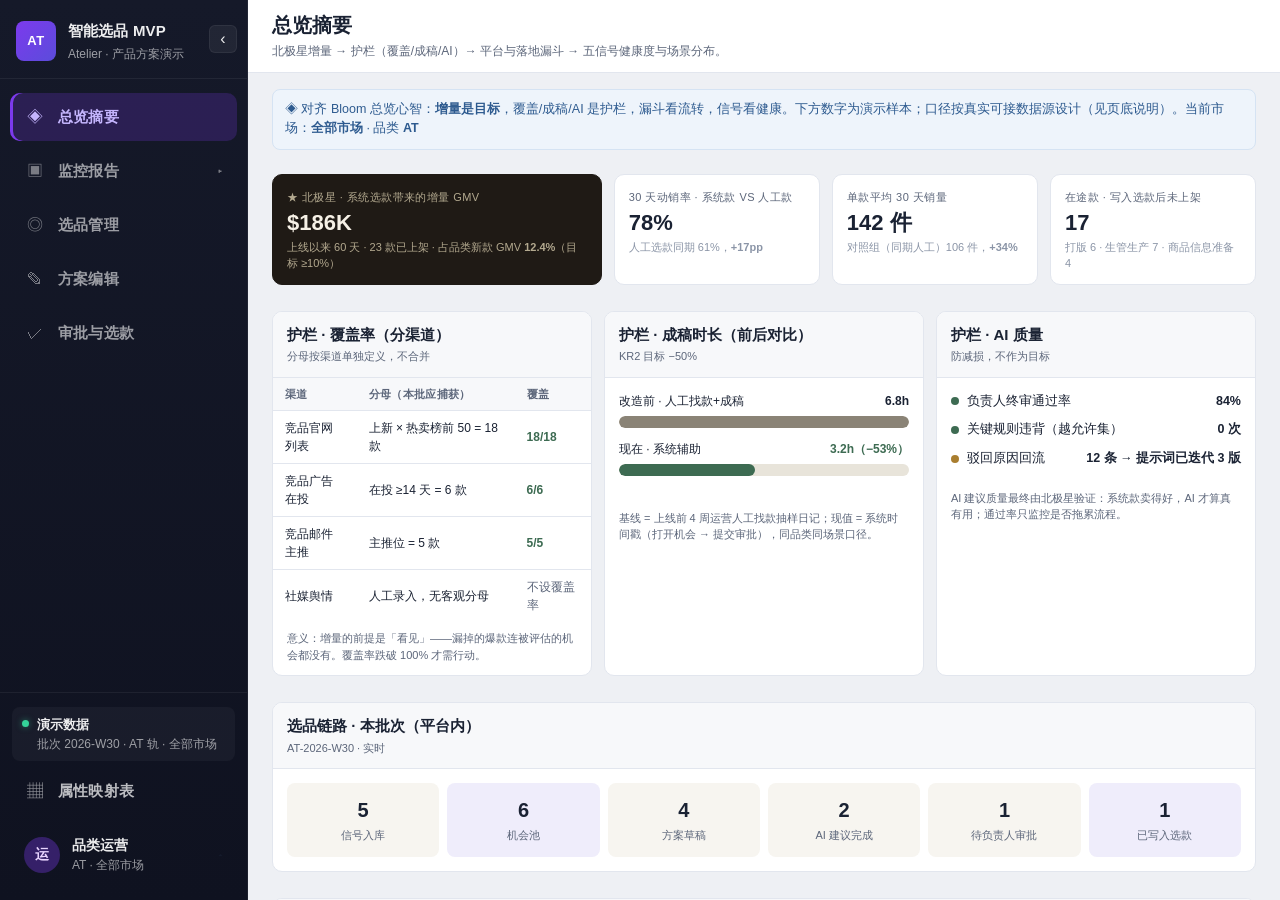
==== commit 86b63d44: "Update AT selection workbench demo and Demo PRD for review. Align demo-at-mvp with Bloom grill decis" ====
--- a/选品工作台/demo-at-mvp.html
+++ b/选品工作台/demo-at-mvp.html
@@ -20,22 +20,47 @@
         </div>
         <nav class="sidenav" id="sidenav" aria-label="主导航"></nav>
         <footer class="sidebar-footer">
-          <div class="role-switch" role="group" aria-label="演示角色">
-            <button type="button" data-role="ops" class="is-active">品类运营</button>
-            <button type="button" data-role="lead">品类负责人</button>
-          </div>
           <div class="sync-status">
             <span class="sync-dot"></span>
             <div class="sync-status__copy">
               <strong>演示数据</strong>
-              <span>批次 2026-W30 · AT 轨</span>
+              <span id="batch-label">批次 2026-W30 · AT 轨</span>
             </div>
           </div>
-          <div class="sidebar-user">
-            <div class="sidebar-user__avatar" id="user-avatar">运</div>
-            <div class="sidebar-user__meta">
-              <strong id="user-name">品类运营</strong>
-              <span>演示账号 · AT</span>
+          <div class="account-menu" id="account-menu">
+            <button type="button" class="sidebar-user sidebar-user--btn" id="account-toggle" aria-expanded="false" aria-haspopup="true">
+              <div class="sidebar-user__avatar" id="user-avatar">运</div>
+              <div class="sidebar-user__meta">
+                <strong id="user-name">品类运营</strong>
+                <span id="user-context">AT · 全部市场</span>
+              </div>
+              <span class="account-caret" aria-hidden="true">▴</span>
+            </button>
+            <div class="account-popover" id="account-popover" hidden>
+              <div class="account-popover__section">
+                <div class="account-popover__label">身份</div>
+                <div class="account-role-list" role="group">
+                  <button type="button" data-role="ops" class="is-active">品类运营</button>
+                  <button type="button" data-role="lead">品类负责人</button>
+                  <button type="button" data-role="admin">管理员</button>
+                </div>
+              </div>
+              <div class="account-popover__section" id="account-cat-section">
+                <div class="account-popover__label">品类 <span class="muted">(仅管理员)</span></div>
+                <select id="account-category" disabled>
+                  <option value="AT">AT 礼服</option>
+                  <option value="BD">BD 伴娘 · 接入中</option>
+                </select>
+              </div>
+              <div class="account-popover__section">
+                <div class="account-popover__label">市场</div>
+                <select id="account-market">
+                  <option value="all">全部市场</option>
+                  <option value="US">US</option>
+                  <option value="UK">UK</option>
+                  <option value="AU">AU</option>
+                </select>
+              </div>
             </div>
           </div>
         </footer>
@@ -62,47 +87,57 @@
       (function () {
         const ROUTES = [
           {
+            id: "dashboard",
+            label: "总览摘要",
+            icon: "◈",
+            title: "总览摘要",
+            desc: "北极星增量 → 护栏（覆盖/成稿/AI）→ 平台与落地漏斗 → 五信号健康度与场景分布。",
+          },
+          {
             id: "monitor",
             label: "监控报告",
             icon: "▣",
             title: "监控报告",
-            desc: "流行趋势、竞品网站、广告投流与站内爆款。侧栏二级目录切换频道。",
+            desc: "流行趋势、竞品网站、广告、邮件、社媒与站内爆款。侧栏二级目录切换频道。",
           },
           {
             id: "pool",
             label: "选品管理",
             icon: "◎",
             title: "选品管理",
-            desc: "候选机会池。每个机会有编码；可先 AI 分析，再创建 / 编辑方案。",
-          },
-          {
-            id: "ai",
-            label: "AI选款分析",
-            icon: "✦",
-            title: "AI选款分析",
-            desc: "先选机会再开始分析。按流行趋势、竞品热度、广告、内部销量、社媒舆情多维打分后给出结论。",
+            desc: "纯新款 / 负向改款 / 正向改款。可排序筛选后创建方案；AI 分析在方案右栏。",
           },
           {
             id: "scheme",
             label: "方案编辑",
             icon: "✎",
             title: "方案编辑",
-            desc: "编辑并完善选品方案字段。",
+            desc: "左侧完善方案字段，右侧为 AI 选款分析（原独立页并入）。",
           },
           {
             id: "approval",
             label: "审批与选款",
             icon: "✓",
             title: "审批与选款",
-            desc: "品类负责人终审。可查看完整方案并批注；通过后写入选款。",
+            desc: "负责人终审与批注；下方历史方案可看审批进度、驳回建议与批注、goods_id 关联。",
+          },
+          {
+            id: "mapping",
+            label: "属性映射表",
+            icon: "▦",
+            title: "属性映射表",
+            desc: "内部标准属性 ⇄ 竞品站叫法。热卖属性榜与相似款匹配依赖本表。",
+            nav: "footer",
           },
         ];
 
         const MONITOR_CHANNELS = [
-          { id: "trends", label: "流行趋势", desc: "元素 / 面料流行信号与多源证据" },
-          { id: "sites", label: "竞品网站", desc: "竞品动态浏览 + 周度分析报告" },
+          { id: "trends", label: "流行趋势", desc: "元素 / 面料流行信号与多源证据（不计入五源健康度）" },
+          { id: "sites", label: "竞品网站", desc: "竞品动态浏览 + 周度分析报告（雷达 AT 轨）" },
           { id: "ads", label: "广告投流", desc: "播放、投放天数与互动卡片" },
-          { id: "internal", label: "站内爆款", desc: "自有商品销售热榜 · 评论驱动正负向改款" },
+          { id: "email", label: "竞品邮件主推", desc: "Newsletter Hero / 次推位拆解" },
+          { id: "social", label: "社媒舆情", desc: "人工录入好评 / 翻车帖，挂到机会或方案" },
+          { id: "internal", label: "站内爆款", desc: "自有商品销售热榜 · AZ 相似款与正负向线索" },
         ];
 
         const SCENARIO_META = {
@@ -131,44 +166,183 @@
           {
             line: "AT",
             sites: [
-              { name: "Oh Polly", url: "https://www.ohpolly.com/collections/dresses" },
-              { name: "House of CB", url: "https://app.houseofcb.com/category?category_id=1" },
-              { name: "Club L London", url: "https://clubllondon.com/collections/all-dresses" },
-              { name: "Babyboo", url: "https://www.babyboofashion.com/collections/dresses" },
+              { name: "Oh Polly", url: "https://www.ohpolly.com/collections/dresses", markets: ["UK", "US", "AU"], enabled: true },
+              { name: "House of CB", url: "https://app.houseofcb.com/category?category_id=1", markets: ["UK", "US"], enabled: true },
+              { name: "Club L London", url: "https://clubllondon.com/collections/all-dresses", markets: ["UK", "US", "AU"], enabled: true },
+              { name: "Babyboo", url: "https://www.babyboofashion.com/collections/dresses", markets: ["AU", "US"], enabled: true },
             ],
           },
           {
             line: "BD",
             sites: [
-              { name: "Birdy Grey", url: "https://www.birdygrey.com/collections/bridesmaid-dresses" },
-              { name: "Six Stories", url: "https://www.sixstories.com/collections/bridesmaid-dresses" },
-              { name: "Hello Molly BD", url: "https://www.hellomolly.com/collections/wedding-edit/bridesmaid" },
-              { name: "Club L BD", url: "https://clubllondon.com/collections/bridesmaids" },
-              { name: "Babyboo BD", url: "https://www.babyboofashion.com/collections/bridesmaid" },
+              { name: "Birdy Grey", url: "https://www.birdygrey.com/collections/bridesmaid-dresses", markets: ["US", "UK", "AU"], enabled: false },
+              { name: "Six Stories", url: "https://www.sixstories.com/collections/bridesmaid-dresses", markets: ["UK"], enabled: false },
+            ],
+          },
+        ];
+
+        const ATTR_HOT_RANK = [
+          { dim: "领型", attr: "方领", hotShare: "28%", allShare: "11%", conc: 2.6, boost: "AD 在投 18 天 · EDM Hero", trend: "↑" },
+          { dim: "细节", attr: "后背绑带", hotShare: "22%", allShare: "8%", conc: 2.8, boost: "AD 在投 · EDM 次推", trend: "↑" },
+          { dim: "领型", attr: "一字肩", hotShare: "19%", allShare: "10%", conc: 1.9, boost: "Club L 热销 #2 载体", trend: "→" },
+          { dim: "裙型", attr: "高开衩", hotShare: "17%", allShare: "11%", conc: 1.5, boost: "邮件次推", trend: "↑" },
+          { dim: "袖型", attr: "泡泡袖", hotShare: "15%", allShare: "7%", conc: 2.2, boost: "AD 21 天", trend: "↑" },
+        ];
+
+        const EMAIL_ROWS = [
+          { brand: "Babyboo", subject: "New Season Satin Edit", market: "AU", sent: "07-26", hero: "Cowl Neck Satin Maxi", slot: "Hero", opp: "opp-01" },
+          { brand: "Club L London", subject: "Weekend Edit", market: "UK", sent: "07-25", hero: "Corset Bodice Split Gown", slot: "Hero", opp: "opp-02" },
+          { brand: "Oh Polly", subject: "New In", market: "UK", sent: "07-25", hero: "Draped Asymmetric Mini", slot: "Hero", opp: null },
+          { brand: "Babyboo", subject: "Best Sellers", market: "US", sent: "07-22", hero: "Off-Shoulder Mermaid", slot: "次推位", opp: "opp-03" },
+        ];
+
+        const SOCIAL_ROWS = [
+          { platform: "Instagram", url: "ins.com/p/demo1", tone: "好评", note: "方领缎面礼服从腰线到开衩都被夸", linked: "opp-01", viral: false },
+          { platform: "Instagram", url: "ins.com/p/demo2", tone: "翻车", note: "AZ6520 胸垫移位翻车帖", linked: "NEG-AZ6520", viral: true },
+          { platform: "TikTok", url: "tiktok.com/@demo3", tone: "好评", note: "挂脖领舞会挑战贴纸", linked: "opp-04", viral: false },
+          { platform: "Instagram", url: "ins.com/p/demo4", tone: "好评", note: "后背绑带细节被收藏", linked: "POS-AZ8802", viral: false },
+          { platform: "Xiaohongshu", url: "xhs/demo5", tone: "中性", note: "鱼尾开衩上身对比", linked: null, viral: false },
+          { platform: "Instagram", url: "ins.com/p/demo6", tone: "翻车", note: "蕾丝刮丝客诉截图", linked: "NEG-AZ7101", viral: false },
+        ];
+
+        const SYNC_RECEIPTS = [
+          {
+            schemeId: "SCH-2026-0087",
+            title: "跟款：Cowl Neck 缎面长裙",
+            scenario: "pure_new",
+            approvalStatus: "approved",
+            syncStatus: "Synced_To_Selection",
+            goodsId: "AZ-P-87920",
+            retries: 0,
+            updated: "07-28 16:02",
+            rejectReason: null,
+            annotations: "价带可接受；注意缎面垂感与内衬厚度。",
+            progress: [
+              { key: "draft", label: "方案成稿", at: "07-27 18:20", state: "done" },
+              { key: "submit", label: "提交审批", at: "07-28 09:10", state: "done" },
+              { key: "review", label: "负责人审批", at: "07-28 15:40", state: "done", detail: "通过" },
+              { key: "sync", label: "写入选款", at: "07-28 16:02", state: "done", detail: "已关联 goods_id" },
+              { key: "plm", label: "生管 / 打版", at: null, state: "future", detail: "打通生管后可追踪" },
+              { key: "launch", label: "上架动销", at: null, state: "future", detail: "打通生管后可追踪" },
             ],
           },
           {
-            line: "Prom & Homecoming",
-            sites: [
-              { name: "Hello Molly Prom", url: "https://www.hellomolly.com/collections/prom-dresses" },
-              { name: "Alyce Paris", url: "https://int.alyceparis.com/" },
-              { name: "Sheisme", url: "https://www.sheisme.com/collections/homecoming" },
-              { name: "Zapaka", url: "https://zapaka.ca/" },
-              { name: "Stacees", url: "https://www.stacees.com/" },
-              { name: "Kiss Prom", url: "https://www.kissprom.com/" },
-              { name: "Windsor", url: "https://www.windsorstore.com/" },
+            schemeId: "SCH-2026-0088",
+            title: "正向改款：AZ8802 + 方领/后背绑带",
+            scenario: "fix_positive",
+            approvalStatus: "approved",
+            syncStatus: "Sync_Pending",
+            goodsId: "AZ-P-87901",
+            retries: 1,
+            updated: "07-29 09:18",
+            rejectReason: null,
+            annotations: "保留热卖底座，叠加方领/后背绑带；注意大码胸杯。",
+            progress: [
+              { key: "draft", label: "方案成稿", at: "07-28 20:05", state: "done" },
+              { key: "submit", label: "提交审批", at: "07-29 08:50", state: "done" },
+              { key: "review", label: "负责人审批", at: "07-29 09:05", state: "done", detail: "通过" },
+              { key: "sync", label: "写入选款", at: "07-29 09:18", state: "active", detail: "同步中 · 已重试 1 次" },
+              { key: "plm", label: "生管 / 打版", at: null, state: "future", detail: "打通生管后可追踪" },
+              { key: "launch", label: "上架动销", at: null, state: "future", detail: "打通生管后可追踪" },
+            ],
+          },
+          {
+            schemeId: "SCH-2026-0085",
+            title: "跟款：Halter Mermaid Wine",
+            scenario: "pure_new",
+            approvalStatus: "rejected",
+            syncStatus: "N/A",
+            goodsId: null,
+            retries: 0,
+            updated: "07-28 11:22",
+            rejectReason: "价带偏高且 BOM×5 无优势；建议改谨慎·MTO 或下调目标售价后再提。",
+            annotations: "先补齐竞品价带 P25–P75 证据，再议是否跟。",
+            progress: [
+              { key: "draft", label: "方案成稿", at: "07-27 16:00", state: "done" },
+              { key: "submit", label: "提交审批", at: "07-28 10:05", state: "done" },
+              { key: "review", label: "负责人审批", at: "07-28 11:22", state: "rejected", detail: "已驳回" },
+              { key: "sync", label: "写入选款", at: null, state: "skipped", detail: "未写入" },
+              { key: "plm", label: "生管 / 打版", at: null, state: "skipped", detail: "—" },
+              { key: "launch", label: "上架动销", at: null, state: "skipped", detail: "—" },
+            ],
+          },
+          {
+            schemeId: "SCH-2026-0082",
+            title: "负向改款：AZ6520 修复款",
+            scenario: "fix_negative",
+            approvalStatus: "approved",
+            syncStatus: "Synced_To_Selection",
+            goodsId: "AZ-P-88245",
+            retries: 0,
+            updated: "07-27 14:40",
+            rejectReason: null,
+            annotations: "优先修胸杯与肩带；保留黑色缎面与 Corset 腰线。",
+            progress: [
+              { key: "draft", label: "方案成稿", at: "07-26 17:30", state: "done" },
+              { key: "submit", label: "提交审批", at: "07-27 09:00", state: "done" },
+              { key: "review", label: "负责人审批", at: "07-27 14:20", state: "done", detail: "通过" },
+              { key: "sync", label: "写入选款", at: "07-27 14:40", state: "done", detail: "已关联 goods_id" },
+              { key: "plm", label: "生管 / 打版", at: null, state: "future", detail: "打通生管后可追踪" },
+              { key: "launch", label: "上架动销", at: null, state: "future", detail: "打通生管后可追踪" },
+            ],
+          },
+          {
+            schemeId: "SCH-2026-0080",
+            title: "跟款：Cape Sleeve Navy",
+            scenario: "pure_new",
+            approvalStatus: "in_review",
+            syncStatus: "N/A",
+            goodsId: null,
+            retries: 0,
+            updated: "07-29 10:40",
+            rejectReason: null,
+            annotations: null,
+            progress: [
+              { key: "draft", label: "方案成稿", at: "07-29 09:55", state: "done" },
+              { key: "submit", label: "提交审批", at: "07-29 10:40", state: "done" },
+              { key: "review", label: "负责人审批", at: null, state: "active", detail: "待负责人处理" },
+              { key: "sync", label: "写入选款", at: null, state: "pending", detail: "—" },
+              { key: "plm", label: "生管 / 打版", at: null, state: "future", detail: "打通生管后可追踪" },
+              { key: "launch", label: "上架动销", at: null, state: "future", detail: "打通生管后可追踪" },
+            ],
+          },
+          {
+            schemeId: "SCH-2026-0079",
+            title: "跟款：Corset Split Gown",
+            scenario: "pure_new",
+            approvalStatus: "approved",
+            syncStatus: "Sync_Failed",
+            goodsId: null,
+            retries: 3,
+            updated: "07-26 11:05",
+            rejectReason: null,
+            annotations: "通过；同步失败需运维排查选款接口。",
+            progress: [
+              { key: "draft", label: "方案成稿", at: "07-25 15:10", state: "done" },
+              { key: "submit", label: "提交审批", at: "07-25 16:00", state: "done" },
+              { key: "review", label: "负责人审批", at: "07-26 09:30", state: "done", detail: "通过" },
+              { key: "sync", label: "写入选款", at: "07-26 11:05", state: "failed", detail: "未关联 goods_id · 已重试 3 次" },
+              { key: "plm", label: "生管 / 打版", at: null, state: "blocked", detail: "待同步成功" },
+              { key: "launch", label: "上架动销", at: null, state: "blocked", detail: "待同步成功" },
             ],
           },
         ];
 
+        const ATTR_MAP_ROWS = [
+          { internal: "鱼尾（廓形）", external: "mermaid / fishtail / trumpet", source: "人工+AI", hits: 42, status: "已生效" },
+          { internal: "方领（领型）", external: "square neck / straight neck", source: "AI 建议采纳", hits: 31, status: "已生效" },
+          { internal: "一字肩（领型）", external: "bardot / off-shoulder", source: "待确认", hits: 8, status: "待确认" },
+          { internal: "太空棉（面料）", external: "scuba fabric", source: "待确认", hits: 5, status: "待确认" },
+        ];
+
         const ALL_SITES = SITE_GROUPS.flatMap((g) => g.sites.map((s) => s.name));
 
         const MONITOR_ROWS = [
-          { id: "m1", site: "Oh Polly", line: "AT", title: "Satin Column Gown", category: "Formal", color: "Champagne", silhouette: "Column", neckline: "Straight", fabric: "Satin", length: "Floor", price: 168, listPrice: 210, discount: 20, reviews: 128, productUrl: "https://www.ohpolly.com/products/satin-column-gown-champagne", detailTags: "satin · column · straight neck", prevRank: null, rank: 12, status: "上新", shipsNow: true, adPlays: 128400, adClicks: 6200, adDays: 18, likes: 4200, comments: 318, shares: 890, platform: "Facebook", advertiser: "Oh Polly Official", adCopy: "Evening-ready satin column — shop the champagne edit.", similar: null, scenario: "pure_new", socialHot: "官方主推缎面直筒", voc: null, imgHue: "210" },
-          { id: "m2", site: "House of CB", line: "AT", title: "Off-shoulder Mermaid", category: "Formal", color: "Emerald", silhouette: "Mermaid", neckline: "Off-shoulder", fabric: "Stretch Crepe", length: "Floor", price: 149, listPrice: 149, discount: 0, reviews: 96, productUrl: "https://app.houseofcb.com/product/off-shoulder-mermaid", detailTags: "stretch crepe · mermaid · off-shoulder", prevRank: 22, rank: 7, status: "上升", shipsNow: false, adPlays: 86000, adClicks: 4100, adDays: 11, likes: 2800, comments: 156, shares: 420, platform: "Instagram", advertiser: "House of CB", adCopy: "Emerald mermaid silhouette for formal nights.", similar: null, scenario: "pure_new", socialHot: "Ins 试穿热帖", voc: null, imgHue: "150" },
-          { id: "m3", site: "Club L London", line: "AT", title: "Cowl Neck A-line", category: "Formal", color: "Dusty Blue", silhouette: "A-line", neckline: "Cowl", fabric: "Chiffon", length: "Floor", price: 139, listPrice: 175, discount: 21, reviews: 54, productUrl: "https://clubllondon.com/products/cowl-neck-a-line", detailTags: "chiffon · a-line · cowl · draped", prevRank: null, rank: 31, status: "上新", shipsNow: true, adPlays: 19200, adClicks: 900, adDays: 6, likes: 640, comments: 42, shares: 88, platform: "Facebook", advertiser: "Club L", adCopy: "Soft cowl neck A-line in dusty blue.", similar: null, scenario: "pure_new", socialHot: null, voc: null, imgHue: "200" },
-          { id: "m4", site: "Oh Polly", line: "AT", title: "Square Neck Satin", category: "Formal", color: "Black", silhouette: "Column", neckline: "Square", fabric: "Satin", length: "Floor", price: 159, listPrice: 199, discount: 20, reviews: 210, productUrl: "https://www.ohpolly.com/products/square-neck-satin-black", detailTags: "satin · column · square neck", prevRank: 11, rank: 9, status: "上升", shipsNow: true, adPlays: 52300, adClicks: 2800, adDays: 24, likes: 1900, comments: 210, shares: 305, platform: "Facebook", advertiser: "Oh Polly Official", adCopy: "Square neck satin — timeless black.", similar: "AT-2841", scenario: "fix_negative", socialHot: null, voc: "透内衬、肩带易滑", imgHue: "0" },
-          { id: "m5", site: "Babyboo", line: "AT", title: "Halter Neck Evening", category: "Formal", color: "Wine", silhouette: "Mermaid", neckline: "Halter", fabric: "Satin", length: "Floor", price: 179, listPrice: 179, discount: 0, reviews: 340, productUrl: "https://www.babyboofashion.com/products/halter-neck-evening", detailTags: "satin · mermaid · halter · plunge", prevRank: 18, rank: 15, status: "上升", shipsNow: false, adPlays: 210700, adClicks: 9500, adDays: 41, likes: 8600, comments: 520, shares: 1400, platform: "TikTok", advertiser: "Babyboo Fashion", adCopy: "Halter evening mermaid — wine red statement.", similar: "AT-1902", scenario: "fix_positive", socialHot: "达人挂链转化高", voc: null, imgHue: "340" },
+          { id: "m1", site: "Oh Polly", line: "AT", title: "Satin Column Gown", category: "Atelier", color: "Champagne", silhouette: "Column", neckline: "Straight", fabric: "Satin", length: "Floor", price: 168, listPrice: 210, discount: 20, reviews: 128, productUrl: "https://www.ohpolly.com/products/satin-column-gown-champagne", detailTags: "satin · column · straight neck", prevRank: null, rank: 12, status: "上新", shipsNow: true, adPlays: 128400, adClicks: 6200, adDays: 18, likes: 4200, comments: 318, shares: 890, platform: "Facebook", advertiser: "Oh Polly Official", adCopy: "Evening-ready satin column — shop the champagne edit.", similar: null, scenario: "pure_new", socialHot: "官方主推缎面直筒", voc: null, imgHue: "210" },
+          { id: "m2", site: "House of CB", line: "AT", title: "Off-shoulder Mermaid", category: "Atelier", color: "Emerald", silhouette: "Mermaid", neckline: "Off-shoulder", fabric: "Stretch Crepe", length: "Floor", price: 149, listPrice: 149, discount: 0, reviews: 96, productUrl: "https://app.houseofcb.com/product/off-shoulder-mermaid", detailTags: "stretch crepe · mermaid · off-shoulder", prevRank: 22, rank: 7, status: "上升", shipsNow: false, adPlays: 86000, adClicks: 4100, adDays: 11, likes: 2800, comments: 156, shares: 420, platform: "Instagram", advertiser: "House of CB", adCopy: "Emerald mermaid silhouette for formal nights.", similar: null, scenario: "pure_new", socialHot: "Ins 试穿热帖", voc: null, imgHue: "150" },
+          { id: "m3", site: "Club L London", line: "AT", title: "Cowl Neck A-line", category: "Atelier", color: "Dusty Blue", silhouette: "A-line", neckline: "Cowl", fabric: "Chiffon", length: "Floor", price: 139, listPrice: 175, discount: 21, reviews: 54, productUrl: "https://clubllondon.com/products/cowl-neck-a-line", detailTags: "chiffon · a-line · cowl · draped", prevRank: null, rank: 31, status: "上新", shipsNow: true, adPlays: 19200, adClicks: 900, adDays: 6, likes: 640, comments: 42, shares: 88, platform: "Facebook", advertiser: "Club L", adCopy: "Soft cowl neck A-line in dusty blue.", similar: null, scenario: "pure_new", socialHot: null, voc: null, imgHue: "200" },
+          { id: "m4", site: "Oh Polly", line: "AT", title: "Square Neck Satin", category: "Atelier", color: "Black", silhouette: "Column", neckline: "Square", fabric: "Satin", length: "Floor", price: 159, listPrice: 199, discount: 20, reviews: 210, productUrl: "https://www.ohpolly.com/products/square-neck-satin-black", detailTags: "satin · column · square neck", prevRank: 11, rank: 9, status: "上升", shipsNow: true, adPlays: 52300, adClicks: 2800, adDays: 24, likes: 1900, comments: 210, shares: 305, platform: "Facebook", advertiser: "Oh Polly Official", adCopy: "Square neck satin — timeless black.", similar: "AT-2841", scenario: "fix_negative", socialHot: null, voc: "透内衬、肩带易滑", imgHue: "0" },
+          { id: "m5", site: "Babyboo", line: "AT", title: "Halter Neck Evening", category: "Atelier", color: "Wine", silhouette: "Mermaid", neckline: "Halter", fabric: "Satin", length: "Floor", price: 179, listPrice: 179, discount: 0, reviews: 340, productUrl: "https://www.babyboofashion.com/products/halter-neck-evening", detailTags: "satin · mermaid · halter · plunge", prevRank: 18, rank: 15, status: "上升", shipsNow: false, adPlays: 210700, adClicks: 9500, adDays: 41, likes: 8600, comments: 520, shares: 1400, platform: "TikTok", advertiser: "Babyboo Fashion", adCopy: "Halter evening mermaid — wine red statement.", similar: "AT-1902", scenario: "fix_positive", socialHot: "达人挂链转化高", voc: null, imgHue: "340" },
           { id: "m6", site: "Birdy Grey", line: "BD", title: "One-shoulder Chiffon", category: "Bridesmaid", color: "Sage", silhouette: "A-line", neckline: "One-shoulder", fabric: "Chiffon", length: "Floor", price: 119, listPrice: 139, discount: 14, reviews: 42, productUrl: "https://www.birdygrey.com/products/one-shoulder-chiffon", detailTags: "chiffon · a-line · one-shoulder", prevRank: 8, rank: 28, status: "下降", shipsNow: false, adPlays: 8400, adClicks: 310, adDays: 9, likes: 220, comments: 18, shares: 35, platform: "Instagram", advertiser: "Birdy Grey", adCopy: "Sage one-shoulder chiffon for the bridal party.", similar: null, scenario: "pure_new", socialHot: null, voc: null, imgHue: "120" },
           { id: "m7", site: "Hello Molly Prom", line: "Prom & Homecoming", title: "Slit Mermaid Satin", category: "Prom", color: "Ivory", silhouette: "Mermaid", neckline: "V-neck", fabric: "Satin", length: "Floor", price: 189, listPrice: 189, discount: 0, reviews: 18, productUrl: "https://www.hellomolly.com/products/slit-mermaid-satin", detailTags: "satin · mermaid · v-neck · side slit", prevRank: 5, rank: null, status: "下架", shipsNow: false, adPlays: 0, adClicks: 0, adDays: 0, likes: 0, comments: 0, shares: 0, platform: "Facebook", advertiser: "Hello Molly", adCopy: "", similar: "AT-1902", scenario: "fix_positive", socialHot: null, voc: null, imgHue: "40" },
           { id: "m8", site: "Kiss Prom", line: "Prom & Homecoming", title: "Cape Sleeve Gown", category: "Prom", color: "Navy", silhouette: "Column", neckline: "Crew", fabric: "Satin", length: "Floor", price: 198, listPrice: 248, discount: 20, reviews: 156, productUrl: "https://www.kissprom.com/products/cape-sleeve-gown", detailTags: "satin · column · cape sleeve", prevRank: null, rank: 4, status: "上新", shipsNow: true, adPlays: 156000, adClicks: 7800, adDays: 14, likes: 5100, comments: 390, shares: 980, platform: "TikTok", advertiser: "Kiss Prom", adCopy: "Cape sleeve navy gown — prom ready.", similar: null, scenario: "pure_new", socialHot: "TikTok 挑战贴纸", voc: null, imgHue: "230" },
@@ -183,7 +357,7 @@
             id: "ih1",
             goodsId: "1056247",
             name: "Paulina Corset Maxi",
-            category: "Formal",
+            category: "Atelier",
             color: "Black",
             silhouette: "Column",
             fabric: "Satin",
@@ -232,7 +406,7 @@
             id: "ih2",
             goodsId: "1061802",
             name: "Lorie Ruched Mini",
-            category: "Formal",
+            category: "Atelier",
             color: "Black",
             silhouette: "A-line",
             fabric: "Satin",
@@ -279,7 +453,7 @@
             id: "ih3",
             goodsId: "1049021",
             name: "Rosalie Cowl Maxi",
-            category: "Formal",
+            category: "Atelier",
             color: "Emerald",
             silhouette: "Mermaid",
             fabric: "Stretch Crepe",
@@ -326,7 +500,7 @@
             id: "ih4",
             goodsId: "1033550",
             name: "Hazel Mesh Mini",
-            category: "Formal",
+            category: "Atelier",
             color: "Black",
             silhouette: "A-line",
             fabric: "Mesh",
@@ -372,7 +546,7 @@
             id: "ih5",
             goodsId: "1072109",
             name: "Portia Scarf Strapless",
-            category: "Formal",
+            category: "Atelier",
             color: "Ivory",
             silhouette: "Column",
             fabric: "Chiffon",
@@ -878,6 +1052,12 @@
         const state = {
           route: "monitor",
           role: "ops",
+          categoryLine: "AT",
+          market: "all",
+          accountOpen: false,
+          poolSort: "hot",
+          poolEmailOnly: false,
+          attrFilter: null,
           mcTab: "sites",
           monitorExpanded: true,
           sidebarCollapsed: false,
@@ -886,6 +1066,7 @@
           sitesView: "feed",
           siteLine: "AT",
           selectedSites: null,
+          selectedPlatforms: null,
           selectedMonitorIds: [],
           adDetailId: null,
           internalDetailId: null,
@@ -902,8 +1083,16 @@
             shipsNow: "全部",
             hasAd: "全部",
             similar: "全部",
+            fabric: "全部",
+            silhouette: "全部",
+            neckline: "全部",
+            sleeve: "全部",
+            length: "全部",
+            color: "全部",
+            pattern: "全部",
+            listed: "全部",
           },
-          scenarioFilter: "all",
+          scenarioFilter: "pure_new",
           selectedOppId: "opp-01",
           scheme: null,
           rejectReason: "",
@@ -912,6 +1101,7 @@
           aiParamsOpen: false,
           aiAnalyzed: false,
           schemeReviewOpen: false,
+          receiptDetailId: null,
           schemeAnnotations: "",
           aiParams: {
             trendWeight: 25,
@@ -924,7 +1114,24 @@
           },
         };
 
-        const opportunityList = OPPORTUNITIES.slice();
+        const opportunityList = OPPORTUNITIES.slice().map((o) => {
+          if (o.scenario === "fix_negative" && !o.negFeedback) {
+            o.negFeedback = {
+              ret: o.id === "opp-neg-1" || /2841|透内衬/.test(JSON.stringify(o)) ? "退货率 26.4%（> AT P75）" : "退货率 21.8%（> AT P75）",
+              voc: (o.similar && o.similar.note) || o.voc || "VOC「商品问题」：结构槽点待拆解",
+              social: /翻车|透内衬/.test(JSON.stringify(o)) ? "Ins 翻车帖 1 条（is_negative_viral）" : "无翻车帖",
+            };
+            o.fixDirection = o.fixDirection || "改款方向：保留版型主料；修正 VOC 槽点（内衬/肩带/拉链等）";
+            o.mkShare = o.mkShare || { US: "55%", UK: "30%", AU: "15%" };
+          }
+          if (o.scenario === "fix_positive" && !o.overlay) {
+            o.overlay = {
+              attr: "竞品热卖属性：方领 + 后背绑带",
+              src: "属性榜 集中度 2.6× + 2.8×（热销 Top50 拆解）",
+            };
+          }
+          return o;
+        });
 
         const app = document.getElementById("app");
         const toastEl = document.getElementById("toast");
@@ -1017,7 +1224,7 @@
               : opp.title.includes("—")
                 ? opp.title.split("—").pop().trim()
                 : "";
-          const categoryMap = { Formal: "Formal Dresses", Bridesmaid: "Bridesmaid Dresses", Prom: "Prom Dresses" };
+          const categoryMap = { Atelier: "Formal Dresses", Bridesmaid: "Bridesmaid Dresses", Prom: "Prom Dresses" };
           const category = goods
             ? goods.category
             : mon
@@ -1151,6 +1358,8 @@
         }
 
         function setRoute(id, opts) {
+          if (id === "ai") id = "scheme";
+          if (id === "sitesConfig") id = "dashboard";
           if (!ROUTES.some((r) => r.id === id)) return;
           state.route = id;
           if (id === "monitor") state.monitorExpanded = true;
@@ -1166,8 +1375,18 @@
 
         function filteredMonitor() {
           const f = state.filters;
+          const atSites = new Set(sitesInLine(state.categoryLine || "AT"));
           return MONITOR_ROWS.filter((r) => {
-            if (state.activeSite !== "全部" && r.site !== state.activeSite) return false;
+            if (state.categoryLine === "AT" && r.line && r.line !== "AT" && !atSites.has(r.site)) {
+              // keep AT-line rows; drop explicit non-AT lines when viewing AT
+              if (r.line !== "AT") return false;
+            }
+            if (state.selectedSites != null && state.selectedSites.length && !state.selectedSites.includes(r.site)) return false;
+            else if (state.selectedSites == null && state.activeSite && state.activeSite !== "全部" && r.site !== state.activeSite) return false;
+            if (state.mcTab === "ads" && state.selectedPlatforms != null && state.selectedPlatforms.length) {
+              const plat = normalizePlatform(r.platform);
+              if (!state.selectedPlatforms.includes(plat)) return false;
+            }
             if (f.category !== "全部" && r.category !== f.category) return false;
             if (f.status !== "全部" && r.status !== f.status) return false;
             if (f.shipsNow === "是" && !r.shipsNow) return false;
@@ -1176,9 +1395,109 @@
             if (f.hasAd === "无投放" && r.adPlays > 0) return false;
             if (f.similar === "有相似" && !r.similar) return false;
             if (f.similar === "无相似" && r.similar) return false;
+            if (!matchesDesignFilters(r, f)) return false;
+            if (f.listed === "本周上新" && r.status !== "上新") return false;
+            if (f.listed === "近7天" && !(r.status === "上新" || r.status === "上升")) return false;
+            if (f.listed === "近15天" && r.status === "下架") return false;
+            if (f.listed === "近30天" && r.status === "下架") return false;
             if (state.mcTab === "ads" && !(r.adPlays > 0)) return false;
+            if (state.market !== "all") {
+              const site = (SITE_GROUPS.find((g) => g.line === state.categoryLine) || SITE_GROUPS[0]).sites.find((s) => s.name === r.site);
+              if (site && site.markets && !site.markets.includes(state.market)) return false;
+            }
             return true;
           });
+        }
+
+        const AD_PLATFORMS = [
+          { value: "Facebook", label: "Facebook" },
+          { value: "Instagram", label: "Instagram" },
+          { value: "TikTok", label: "Tik Tok" },
+        ];
+
+        function normalizePlatform(p) {
+          const s = String(p || "").replace(/\s+/g, "");
+          if (/tiktok/i.test(s)) return "TikTok";
+          if (/instagram/i.test(s)) return "Instagram";
+          if (/facebook|meta/i.test(s)) return "Facebook";
+          return p || "";
+        }
+
+        function designFilterOpts() {
+          const mon = MONITOR_ROWS;
+          const ih = INTERNAL_HOTS;
+          const uniq = (arr) => ["全部", ...new Set(arr.filter(Boolean))];
+          return {
+            fabrics: uniq([...mon.map((r) => r.fabric), ...ih.map((r) => r.fabric)]),
+            silhouettes: uniq([...mon.map((r) => r.silhouette), ...ih.map((r) => r.silhouette)]),
+            necklines: uniq(mon.map((r) => r.neckline)),
+            lengths: uniq(mon.map((r) => r.length)),
+            colors: uniq([...mon.map((r) => r.color), ...ih.map((r) => r.color)]),
+            patterns: ["全部", "纯色", "印花", "亮片"],
+            sleeves: ["全部", "无袖", "短袖", "长袖"],
+          };
+        }
+
+        function matchesDesignFilters(r, f) {
+          if (f.fabric && f.fabric !== "全部" && r.fabric != null && r.fabric !== f.fabric) return false;
+          if (f.silhouette && f.silhouette !== "全部" && r.silhouette != null && r.silhouette !== f.silhouette) return false;
+          if (f.neckline && f.neckline !== "全部" && r.neckline != null && r.neckline !== f.neckline) return false;
+          if (f.length && f.length !== "全部" && r.length != null && r.length !== f.length) return false;
+          if (f.color && f.color !== "全部" && r.color != null && r.color !== f.color) return false;
+          if (f.sleeve && f.sleeve !== "全部" && r.sleeve != null && r.sleeve !== f.sleeve) return false;
+          if (f.pattern && f.pattern !== "全部") {
+            const tags = String(r.detailTags || r.fabric || "").toLowerCase();
+            if (f.pattern === "亮片" && !(tags.includes("sequin") || tags.includes("bead") || /亮片/.test(tags))) return false;
+            if (f.pattern === "印花" && !(tags.includes("print") || /印花/.test(tags))) return false;
+            if (f.pattern === "纯色" && (tags.includes("sequin") || tags.includes("print") || tags.includes("bead"))) return false;
+          }
+          return true;
+        }
+
+        function renderDesignDetailRow(f) {
+          const o = designFilterOpts();
+          return `
+            <div class="zf-row">
+              <div class="zf-label">设计细节</div>
+              <div class="zf-body">
+                <label class="zf-select"><span>面料</span><select data-ff="fabric">${o.fabrics.map((s) => `<option ${f.fabric === s ? "selected" : ""}>${s}</option>`).join("")}</select></label>
+                <label class="zf-select"><span>廓形</span><select data-ff="silhouette">${o.silhouettes.map((s) => `<option ${f.silhouette === s ? "selected" : ""}>${s}</option>`).join("")}</select></label>
+                <label class="zf-select"><span>领型</span><select data-ff="neckline">${o.necklines.map((s) => `<option ${f.neckline === s ? "selected" : ""}>${s}</option>`).join("")}</select></label>
+                <label class="zf-select"><span>裙长</span><select data-ff="length">${o.lengths.map((s) => `<option ${f.length === s ? "selected" : ""}>${s}</option>`).join("")}</select></label>
+                <label class="zf-select"><span>颜色</span><select data-ff="color">${o.colors.map((s) => `<option ${f.color === s ? "selected" : ""}>${s}</option>`).join("")}</select></label>
+                <label class="zf-select"><span>图案</span><select data-ff="pattern">${o.patterns.map((s) => `<option ${f.pattern === s ? "selected" : ""}>${s}</option>`).join("")}</select></label>
+                <label class="zf-select"><span>袖长</span><select data-ff="sleeve">${o.sleeves.map((s) => `<option ${(f.sleeve || "全部") === s ? "selected" : ""}>${s}</option>`).join("")}</select></label>
+              </div>
+            </div>`;
+        }
+
+        function designSelectedChips(f) {
+          const chips = [];
+          if (f.fabric !== "全部") chips.push(["fabric", "面料", f.fabric]);
+          if (f.silhouette !== "全部") chips.push(["silhouette", "廓形", f.silhouette]);
+          if (f.neckline !== "全部") chips.push(["neckline", "领型", f.neckline]);
+          if (f.length !== "全部") chips.push(["length", "裙长", f.length]);
+          if (f.color !== "全部") chips.push(["color", "颜色", f.color]);
+          if (f.pattern !== "全部") chips.push(["pattern", "图案", f.pattern]);
+          if (f.sleeve && f.sleeve !== "全部") chips.push(["sleeve", "袖长", f.sleeve]);
+          return chips;
+        }
+
+        function renderSelectedChipsRow(chips) {
+          if (!chips.length) return "";
+          return `<div class="zf-row zf-row--chips"><div class="zf-label">已选</div><div class="zf-body filter-selected-row">${chips
+            .map(([k, lab, v]) => `<button type="button" class="chip chip--removable" data-clear-filter="${k}">${lab}: ${escapeHtml(v)} ×</button>`)
+            .join("")}</div></div>`;
+        }
+
+        function resetDesignFilters() {
+          state.filters.fabric = "全部";
+          state.filters.silhouette = "全部";
+          state.filters.neckline = "全部";
+          state.filters.sleeve = "全部";
+          state.filters.length = "全部";
+          state.filters.color = "全部";
+          state.filters.pattern = "全部";
         }
 
         function monitorStats(rows) {
@@ -1299,7 +1618,7 @@
           const nav = document.getElementById("sidenav");
           const monitorOpen = state.route === "monitor" && state.monitorExpanded;
           let html = "";
-          ROUTES.forEach((r) => {
+          ROUTES.filter((r) => r.nav !== "footer").forEach((r) => {
             if (r.id === "monitor") {
               html += `
                 <div class="sidenav-group ${monitorOpen ? "is-open" : ""} ${state.route === "monitor" ? "is-current" : ""}">
@@ -1358,7 +1677,35 @@
               else render();
             })
           );
+          renderFooterNav();
           syncShellChrome();
+        }
+
+        function renderFooterNav() {
+          const footer = document.querySelector(".sidebar-footer");
+          if (!footer) return;
+          let slot = document.getElementById("footer-nav");
+          if (!slot) {
+            slot = document.createElement("div");
+            slot.id = "footer-nav";
+            slot.className = "footer-nav";
+            const sync = footer.querySelector(".sync-status");
+            if (sync) sync.after(slot);
+            else footer.prepend(slot);
+          }
+          const mapping = ROUTES.find((r) => r.id === "mapping");
+          if (!mapping) {
+            slot.innerHTML = "";
+            return;
+          }
+          slot.innerHTML = `
+            <button type="button" class="sidenav-link sidenav-link--footer ${state.route === "mapping" ? "is-active" : ""}" data-footer-route="mapping">
+              <span class="sidenav-icon" aria-hidden="true">${mapping.icon}</span>
+              <span class="sidenav-label">${mapping.label}</span>
+            </button>`;
+          slot.querySelectorAll("[data-footer-route]").forEach((b) =>
+            b.addEventListener("click", () => setRoute(b.getAttribute("data-footer-route")))
+          );
         }
 
 
@@ -1397,9 +1744,10 @@
           const title = opts.title;
           const body = opts.body;
           const foot = opts.foot;
+          const wideCls = opts.wide ? " center-modal--wide" : "";
           return `
             <div class="center-mask" id="${id}-mask" data-modal-mask="${id}">
-              <div class="center-modal" role="dialog" aria-modal="true" aria-labelledby="${id}-title">
+              <div class="center-modal${wideCls}" role="dialog" aria-modal="true" aria-labelledby="${id}-title">
                 <div class="center-modal__head">
                   <div>
                     <h3 id="${id}-title">${title}</h3>
@@ -1950,7 +2298,7 @@
             title: "AI 分析逻辑说明",
             body: `
               <ol class="help-logic">
-                <li><strong>决策对象</strong>：先选定机会编码，再点击「开始分析」。</li>
+                <li><strong>决策对象</strong>：方案页右侧直接展示当前关联机会的 AI 分析结果。</li>
                 <li><strong>多维打分（每项 1–5 分）</strong>：
                   <ul>
                     <li><strong>流行趋势</strong>：元素/面料/颜色是否贴合趋势 · 来源：监控报告 · 流行趋势</li>
@@ -1999,31 +2347,16 @@
 
         function renderSchemeReviewModal() {
           if (!state.schemeReviewOpen) return "";
-          const opp = selectedOpp();
-          const s = ensureScheme();
-          const img = sampleImageFromOpp(opp);
+          // 与方案编辑页同构：左表单 + 右 AI 全文，供负责人批注
+          state.aiAnalyzed = true;
+          const sheet = renderSchemeEditorBody({ readonly: true, forReview: true });
           return renderCenterModal({
             id: "scheme-review",
             title: "完整方案 · 批注",
+            wide: true,
             body: `
-              <div class="scheme-review-layout">
-                <div class="sample-thumb" style="${img.style}" title="${escapeAttr(img.label)}"></div>
-                <dl class="scheme-kv">
-                  <div class="scheme-kv__row"><dt>机会编码</dt><dd>${escapeHtml(oppCode(opp))}</dd></div>
-                  <div class="scheme-kv__row"><dt>品名</dt><dd>${escapeHtml(s.productName)}</dd></div>
-                  <div class="scheme-kv__row"><dt>品类</dt><dd>${escapeHtml(s.category)}</dd></div>
-                  <div class="scheme-kv__row"><dt>款式类型</dt><dd>${escapeHtml(s.styleType)}</dd></div>
-                  <div class="scheme-kv__row"><dt>样衣颜色</dt><dd>${escapeHtml(s.sampleColor)}</dd></div>
-                  <div class="scheme-kv__row"><dt>主面料</dt><dd>${escapeHtml(s.fabric)}</dd></div>
-                  <div class="scheme-kv__row"><dt>计划售价</dt><dd>$${s.plannedPrice || "—"}</dd></div>
-                  <div class="scheme-kv__row"><dt>最高成本价</dt><dd>${maxCost(s.plannedPrice, s.multiplier) || "—"} RMB</dd></div>
-                  <div class="scheme-kv__row"><dt>尺码类型</dt><dd>${escapeHtml(s.sizeType)}</dd></div>
-                  <div class="scheme-kv__row"><dt>提案人</dt><dd>${escapeHtml(s.proposer)}</dd></div>
-                  <div class="scheme-kv__row"><dt>提案佐证</dt><dd>${escapeHtml(s.evidence)}</dd></div>
-                  <div class="scheme-kv__row"><dt>版单备注</dt><dd>${escapeHtml(s.orderRemark || "—")}</dd></div>
-                </dl>
-              </div>
-              <label class="field" style="margin-top:14px;display:grid">
+              ${sheet}
+              <label class="field scheme-review-anno">
                 <span style="font-size:var(--text-xs);font-weight:600;color:var(--text-soft)">方案批注</span>
                 <textarea id="scheme-annotation-input" rows="4" placeholder="品类负责人可在此批注结构、定价、面料或风险点…">${escapeHtml(state.schemeAnnotations || "")}</textarea>
               </label>`,
@@ -2036,42 +2369,23 @@
           const meta = ROUTES.find((r) => r.id === state.route);
           const titleEl = document.getElementById("page-title");
           const actionsEl = document.getElementById("page-header-actions");
-          document.getElementById("page-description").textContent = meta.desc;
-          const opp = selectedOpp();
+          const descEl = document.getElementById("page-description");
           const crumb = document.getElementById("breadcrumb");
+          // 除选品管理外也不展示面包屑：统一隐藏，内容上移
+          if (crumb) {
+            crumb.innerHTML = "";
+            crumb.hidden = true;
+          }
+          const ph = document.querySelector(".page-header"); if (ph) ph.classList.add("page-header--no-crumb");
           if (state.route === "monitor") {
             const ch = channelMeta(state.mcTab);
             titleEl.textContent = ch.label;
-            document.getElementById("page-description").textContent = ch.desc;
-            crumb.hidden = false;
-            crumb.innerHTML = `<span>监控报告</span><span>/</span><span>${ch.label}</span>`;
-            if (actionsEl) actionsEl.innerHTML = "";
-          } else if (state.route === "pool") {
-            titleEl.textContent = meta.title;
-            crumb.innerHTML = "";
-            crumb.hidden = true;
-            if (actionsEl) actionsEl.innerHTML = "";
-          } else if (state.route === "ai") {
-            titleEl.innerHTML = `AI选款分析<button type="button" class="help-icon" id="hdr-ai-help" title="AI分析逻辑说明" aria-label="AI分析逻辑说明">?</button>`;
-            if (actionsEl)
-              actionsEl.innerHTML = `<button type="button" class="btn btn--ghost" id="hdr-ai-params">调节公式参数</button>`;
-            crumb.hidden = false;
-            crumb.innerHTML = `
-              <button type="button" data-go="pool">选品管理</button>
-              <span>/</span><span>${escapeHtml(oppCode(opp))}</span>
-              <span>/</span><span>${meta.label}</span>`;
+            descEl.textContent = ch.desc;
           } else {
             titleEl.textContent = meta.title;
-            if (actionsEl) actionsEl.innerHTML = "";
-            crumb.hidden = false;
-            crumb.innerHTML = `
-              <button type="button" data-go="pool">选品管理</button>
-              <span>/</span><span>${SCENARIO_META[opp.scenario].label}</span>
-              <span>/</span><span>${meta.label}</span>`;
-          }
-          crumb.querySelectorAll("[data-go]").forEach((b) =>
-            b.addEventListener("click", () => setRoute(b.getAttribute("data-go")))
-          );
+            descEl.textContent = meta.desc;
+          }
+          if (actionsEl) actionsEl.innerHTML = "";
           const helpBtn = document.getElementById("hdr-ai-help");
           if (helpBtn) helpBtn.onclick = () => { state.aiHelpOpen = true; render(); };
           const paramsBtn = document.getElementById("hdr-ai-params");
@@ -2108,7 +2422,6 @@
         }
 
         function renderMonitor() {
-          if (state.mcTab === "social") state.mcTab = "trends";
           if (state.mcTab === "trends") {
             return `<div class="page-stack">${renderTrends()}</div>`;
           }
@@ -2117,6 +2430,12 @@
           }
           if (state.mcTab === "sites") {
             return renderSitesChannel();
+          }
+          if (state.mcTab === "email") {
+            return renderEmailChannel();
+          }
+          if (state.mcTab === "social") {
+            return renderSocialChannel();
           }
 
           const rows = filteredMonitor();
@@ -2140,25 +2459,55 @@
                       <div class="kpi-card"><span class="kpi-card__label">已勾选</span><span class="kpi-card__value">${selectedCount}</span><span class="kpi-card__hint">待加入机会池</span></div>
                     </div>`;
 
+          const fabrics = ["全部", ...new Set(MONITOR_ROWS.map((r) => r.fabric).filter(Boolean))];
+          const silhouettes = ["全部", ...new Set(MONITOR_ROWS.map((r) => r.silhouette).filter(Boolean))];
+          const necklines = ["全部", ...new Set(MONITOR_ROWS.map((r) => r.neckline).filter(Boolean))];
+          const lengths = ["全部", ...new Set(MONITOR_ROWS.map((r) => r.length).filter(Boolean))];
+          const colors = ["全部", ...new Set(MONITOR_ROWS.map((r) => r.color).filter(Boolean))];
+          // 广告投流：媒体平台多选
+          const pickedPlatforms = state.selectedPlatforms;
+          const platformChecks = AD_PLATFORMS.map((p) => {
+            const on = pickedPlatforms == null || pickedPlatforms.includes(p.value);
+            return `<label class="site-check"><input type="checkbox" data-platform-check="${escapeAttr(p.value)}" ${on ? "checked" : ""}><span>${escapeHtml(p.label)}</span></label>`;
+          }).join("");
+          const selectedChips = [];
+          if (pickedPlatforms && pickedPlatforms.length && pickedPlatforms.length < AD_PLATFORMS.length) {
+            selectedChips.push([
+              "platforms",
+              "媒体平台",
+              pickedPlatforms.map((v) => (AD_PLATFORMS.find((p) => p.value === v) || { label: v }).label).join("、"),
+            ]);
+          }
+          selectedChips.push(...designSelectedChips(f));
+          if (f.listed !== "全部") selectedChips.push(["listed", "上架/检出", f.listed]);
+          if (f.status !== "全部") selectedChips.push(["status", "状态", f.status]);
+          if (f.hasAd !== "全部") selectedChips.push(["hasAd", "付费投放", f.hasAd]);
           const filters = `
-            <div class="filter-card">
-              <div class="filter-card__row">
-                <div class="field"><label>周次</label>
-                  <select data-ff="week"><option ${f.week === "2026-W30" ? "selected" : ""}>2026-W30</option><option ${f.week === "2026-W29" ? "selected" : ""}>2026-W29</option></select></div>
-                <div class="field"><label>品类</label>
-                  <select data-ff="category">${cats.map((s) => `<option ${f.category === s ? "selected" : ""}>${s}</option>`).join("")}</select></div>
-                <div class="field"><label>状态</label>
-                  <select data-ff="status">${["全部", "上新", "上升", "下降", "下架"].map((s) => `<option ${f.status === s ? "selected" : ""}>${s}</option>`).join("")}</select></div>
-                <div class="field"><label>Ships Now</label>
-                  <select data-ff="shipsNow">${["全部", "是", "否"].map((s) => `<option ${f.shipsNow === s ? "selected" : ""}>${s}</option>`).join("")}</select></div>
-                <div class="field"><label>付费投放</label>
-                  <select data-ff="hasAd">${["全部", "有投放", "无投放"].map((s) => `<option ${f.hasAd === s ? "selected" : ""}>${s}</option>`).join("")}</select></div>
-                <div class="field"><label>内部相似</label>
-                  <select data-ff="similar">${["全部", "有相似", "无相似"].map((s) => `<option ${f.similar === s ? "selected" : ""}>${s}</option>`).join("")}</select></div>
-                <div class="filter-card__actions">
-                  <button type="button" class="btn btn--ghost" id="btn-reset-f">重置</button>
-                </div>
-              </div>
+            <div class="filter-card filter-card--zhiyi">
+              <div class="zf-row">
+                <div class="zf-label">媒体平台</div>
+                <div class="zf-body zf-body--sites">
+                  <div class="site-check-inline">${platformChecks}</div>
+                  <button type="button" class="btn btn--ghost btn--sm" id="btn-reset-f">重置</button>
+                </div>
+              </div>
+              <div class="zf-row">
+                <div class="zf-label">基础筛选</div>
+                <div class="zf-body">
+                  <label class="zf-select"><span>周次</span>
+                    <select data-ff="week"><option ${f.week === "2026-W30" ? "selected" : ""}>2026-W30</option><option ${f.week === "2026-W29" ? "selected" : ""}>2026-W29</option></select></label>
+                  <label class="zf-select"><span>品类</span>
+                    <select data-ff="category">${cats.map((s) => `<option ${f.category === s ? "selected" : ""}>${s}</option>`).join("")}</select></label>
+                  <label class="zf-select"><span>状态</span>
+                    <select data-ff="status">${["全部", "上新", "上升", "下降", "下架"].map((s) => `<option ${f.status === s ? "selected" : ""}>${s}</option>`).join("")}</select></label>
+                  <label class="zf-select"><span>付费投放</span>
+                    <select data-ff="hasAd">${["全部", "有投放", "无投放"].map((s) => `<option ${f.hasAd === s ? "selected" : ""}>${s}</option>`).join("")}</select></label>
+                  <label class="zf-select"><span>上架/检出</span>
+                    <select data-ff="listed">${["全部", "本周上新", "近7天", "近15天", "近30天"].map((s) => `<option ${f.listed === s ? "selected" : ""}>${s}</option>`).join("")}</select></label>
+                </div>
+              </div>
+              ${renderDesignDetailRow(f)}
+              ${renderSelectedChipsRow(selectedChips)}
             </div>`;
 
           let title = "竞品网站动态";
@@ -2179,7 +2528,7 @@
               <div class="data-panel">
                 <div class="data-panel__header">
                   <div><h3>广告投流</h3><p>卡片展示播放、投放天数与互动；点击「查看详情」展开商品属性</p></div>
-                  <span class="data-panel__meta">${sorted.length} 条 · ${f.week}${state.activeSite !== "全部" ? " · " + state.activeSite : ""}</span>
+                  <span class="data-panel__meta">${sorted.length} 条 · ${f.week}${state.selectedPlatforms && state.selectedPlatforms.length ? " · " + state.selectedPlatforms.map((v) => (AD_PLATFORMS.find((p) => p.value === v) || { label: v }).label).join("、") : " · 全部平台"}</span>
                 </div>
                 <div class="ad-card-grid">
                   ${sorted
@@ -2243,7 +2592,8 @@
 
         function sitesInLine(line) {
           const g = SITE_GROUPS.find((x) => x.line === line);
-          return g ? g.sites.map((s) => s.name) : [];
+          if (!g) return [];
+          return g.sites.filter((s) => s.enabled !== false).map((s) => s.name);
         }
 
         function filteredSitesRows(mode) {
@@ -2256,9 +2606,11 @@
             if (r.line !== line) return false;
             if (!picked.includes(r.site)) return false;
             if (!forReport) {
+              if (f.category !== "全部" && r.category !== f.category) return false;
               if (f.status !== "全部" && r.status !== f.status) return false;
               if (f.shipsNow === "是" && !r.shipsNow) return false;
               if (f.shipsNow === "否" && r.shipsNow) return false;
+              if (!matchesDesignFilters(r, f)) return false;
             }
             return true;
           });
@@ -2279,39 +2631,63 @@
           const sites = sitesInLine(line);
           const picked = state.selectedSites;
           const isFeed = mode !== "report";
-          const siteChecks = isFeed
-            ? `<div class="field field--sites"><label>竞品网站</label>
-                <div class="site-check-inline">
-                  ${sites
-                    .map((name) => {
-                      const on = picked == null || picked.includes(name);
-                      return `<label class="site-check"><input type="checkbox" data-site-check="${escapeAttr(name)}" ${on ? "checked" : ""}><span>${escapeHtml(name)}</span></label>`;
-                    })
-                    .join("")}
-                </div>
-              </div>`
-            : "";
-          const extraFilters = isFeed
-            ? `<div class="field"><label>状态</label>
-                  <select data-ff="status">${["全部", "上新", "上升", "下降", "下架"].map((s) => `<option ${f.status === s ? "selected" : ""}>${s}</option>`).join("")}</select></div>
-                <div class="field"><label>Ships Now</label>
-                  <select data-ff="shipsNow">${["全部", "是", "否"].map((s) => `<option ${f.shipsNow === s ? "selected" : ""}>${s}</option>`).join("")}</select></div>`
-            : "";
+          const cats = ["全部", ...new Set(MONITOR_ROWS.filter((r) => r.line === line).map((r) => r.category))];
+          if (!isFeed) {
+            return `
+              <div class="filter-card filter-card--zhiyi">
+                <div class="zf-row">
+                  <div class="zf-label">基础筛选</div>
+                  <div class="zf-body zf-body--sites">
+                    <label class="zf-select"><span>周次</span>
+                      <select data-ff="week"><option ${f.week === "2026-W30" ? "selected" : ""}>2026-W30</option><option ${f.week === "2026-W29" ? "selected" : ""}>2026-W29</option></select></label>
+                    <label class="zf-select"><span>品类线</span>
+                      <select id="site-line-select">
+                        ${SITE_GROUPS.map((g) => `<option value="${escapeAttr(g.line)}" ${g.line === line ? "selected" : ""}>${g.line}</option>`).join("")}
+                      </select></label>
+                    <button type="button" class="btn btn--ghost btn--sm" id="btn-reset-sites">重置</button>
+                  </div>
+                </div>
+              </div>`;
+          }
+          const siteChecks = sites
+            .map((name) => {
+              const on = picked == null || picked.includes(name);
+              return `<label class="site-check"><input type="checkbox" data-site-check="${escapeAttr(name)}" ${on ? "checked" : ""}><span>${escapeHtml(name)}</span></label>`;
+            })
+            .join("");
+          const selectedChips = [];
+          if (picked && picked.length && picked.length < sites.length) {
+            selectedChips.push(["sites", "站点", picked.join("、")]);
+          }
+          if (f.status !== "全部") selectedChips.push(["status", "状态", f.status]);
+          if (f.shipsNow !== "全部") selectedChips.push(["shipsNow", "Ships Now", f.shipsNow]);
+          selectedChips.push(...designSelectedChips(f));
           return `
-            <div class="filter-card">
-              <div class="filter-card__row filter-card__row--sites">
-                <div class="field"><label>周次</label>
-                  <select data-ff="week"><option ${f.week === "2026-W30" ? "selected" : ""}>2026-W30</option><option ${f.week === "2026-W29" ? "selected" : ""}>2026-W29</option></select></div>
-                <div class="field"><label>品类</label>
-                  <select id="site-line-select">
-                    ${SITE_GROUPS.map((g) => `<option value="${escapeAttr(g.line)}" ${g.line === line ? "selected" : ""}>${g.line}</option>`).join("")}
-                  </select></div>
-                ${extraFilters}
-                ${siteChecks}
-                <div class="filter-card__actions">
-                  <button type="button" class="btn btn--ghost" id="btn-reset-sites">重置</button>
-                </div>
-              </div>
+            <div class="filter-card filter-card--zhiyi">
+              <div class="zf-row">
+                <div class="zf-label">基础筛选</div>
+                <div class="zf-body zf-body--sites">
+                  <div class="zf-body" style="flex:1;padding:0;gap:6px 8px">
+                    <label class="zf-select"><span>周次</span>
+                      <select data-ff="week"><option ${f.week === "2026-W30" ? "selected" : ""}>2026-W30</option><option ${f.week === "2026-W29" ? "selected" : ""}>2026-W29</option></select></label>
+                    <label class="zf-select"><span>品类</span>
+                      <select data-ff="category">${cats.map((s) => `<option ${f.category === s ? "selected" : ""}>${s}</option>`).join("")}</select></label>
+                    <label class="zf-select"><span>状态</span>
+                      <select data-ff="status">${["全部", "上新", "上升", "下降", "下架"].map((s) => `<option ${f.status === s ? "selected" : ""}>${s}</option>`).join("")}</select></label>
+                    <label class="zf-select"><span>Ships Now</span>
+                      <select data-ff="shipsNow">${["全部", "是", "否"].map((s) => `<option ${f.shipsNow === s ? "selected" : ""}>${s}</option>`).join("")}</select></label>
+                  </div>
+                  <button type="button" class="btn btn--ghost btn--sm" id="btn-reset-sites">重置</button>
+                </div>
+              </div>
+              <div class="zf-row">
+                <div class="zf-label">竞品网站</div>
+                <div class="zf-body">
+                  <div class="site-check-inline">${siteChecks}</div>
+                </div>
+              </div>
+              ${renderDesignDetailRow(f)}
+              ${renderSelectedChipsRow(selectedChips)}
             </div>`;
         }
 
@@ -2484,7 +2860,7 @@
         function renderSiteProductCard(r) {
           const checked = rowChecked(r.id);
           const hue = r.imgHue || "220";
-          const disc = r.discount > 0 ? `<span class="prod-card__discount">-${r.discount}%</span>` : "";
+          const disc = r.discount > 0 ? `<span class="prod-card__discount" title="竞品站现价相对原价折扣">${r.discount}% OFF</span>` : "";
           const listP =
             r.listPrice && r.listPrice > r.price
               ? `<span class="prod-card__list-price">$${r.listPrice}</span>`
@@ -2592,6 +2968,7 @@
             if (f.category !== "全部" && r.category !== f.category) return false;
             if (state.internalOppFilter === "fix_negative" && r.opportunity !== "fix_negative") return false;
             if (state.internalOppFilter === "fix_positive" && r.opportunity !== "fix_positive") return false;
+            if (!matchesDesignFilters(r, f)) return false;
             return true;
           }).slice().sort((a, b) => b.sales - a.sales);
         }
@@ -2656,22 +3033,30 @@
                 <div class="kpi-card"><span class="kpi-card__label">正向改款线索</span><span class="kpi-card__value">${pos}</span><span class="kpi-card__hint">保留热卖元素</span></div>
                 <div class="kpi-card"><span class="kpi-card__label">已勾选</span><span class="kpi-card__value">${selectedCount}</span><span class="kpi-card__hint">待加入机会池</span></div>
               </div>
-              <div class="filter-card">
-                <div class="filter-card__row">
-                  <div class="field"><label>周次</label>
-                    <select data-ff="week"><option ${f.week === "2026-W30" ? "selected" : ""}>2026-W30</option><option ${f.week === "2026-W29" ? "selected" : ""}>2026-W29</option></select></div>
-                  <div class="field"><label>品类</label>
-                    <select data-ff="category">${cats.map((s) => `<option ${f.category === s ? "selected" : ""}>${s}</option>`).join("")}</select></div>
-                  <div class="field"><label>机会类型</label>
-                    <select id="internal-opp-filter">
-                      <option value="all" ${state.internalOppFilter === "all" ? "selected" : ""}>全部</option>
-                      <option value="fix_negative" ${state.internalOppFilter === "fix_negative" ? "selected" : ""}>负向改款</option>
-                      <option value="fix_positive" ${state.internalOppFilter === "fix_positive" ? "selected" : ""}>正向改款</option>
-                    </select></div>
-                  <div class="filter-card__actions">
-                    <button type="button" class="btn btn--ghost" id="btn-reset-internal">重置</button>
+              <div class="filter-card filter-card--zhiyi">
+                <div class="zf-row">
+                  <div class="zf-label">基础筛选</div>
+                  <div class="zf-body zf-body--sites">
+                    <div class="zf-body" style="flex:1;padding:0;gap:6px 8px">
+                      <label class="zf-select"><span>周次</span>
+                        <select data-ff="week"><option ${f.week === "2026-W30" ? "selected" : ""}>2026-W30</option><option ${f.week === "2026-W29" ? "selected" : ""}>2026-W29</option></select></label>
+                      <label class="zf-select"><span>品类</span>
+                        <select data-ff="category">${cats.map((s) => `<option ${f.category === s ? "selected" : ""}>${s}</option>`).join("")}</select></label>
+                      <label class="zf-select"><span>机会类型</span>
+                        <select id="internal-opp-filter">
+                          <option value="all" ${state.internalOppFilter === "all" ? "selected" : ""}>全部</option>
+                          <option value="fix_negative" ${state.internalOppFilter === "fix_negative" ? "selected" : ""}>负向改款</option>
+                          <option value="fix_positive" ${state.internalOppFilter === "fix_positive" ? "selected" : ""}>正向改款</option>
+                        </select></label>
+                    </div>
+                    <button type="button" class="btn btn--ghost btn--sm" id="btn-reset-internal">重置</button>
                   </div>
                 </div>
+                ${renderDesignDetailRow(f)}
+                ${renderSelectedChipsRow([
+                  ...(f.category !== "全部" ? [["category", "品类", f.category]] : []),
+                  ...designSelectedChips(f),
+                ])}
               </div>
               <div class="data-panel">
                 <div class="data-panel__header">
@@ -3227,40 +3612,160 @@
             </div>`;
         }
 
+        function sortedPoolList(list) {
+          const arr = list.slice();
+          if (state.scenarioFilter !== "pure_new" && state.scenarioFilter !== "all") return arr;
+          const emailSites = new Set(EMAIL_ROWS.map((e) => e.brand));
+          let out = arr;
+          if (state.poolEmailOnly) {
+            out = out.filter((o) => emailSites.has(o.site) || (o.emailHero));
+          }
+          const key = state.poolSort || "hot";
+          out.sort((a, b) => {
+            if (key === "new") {
+              const ta = a.detectedAt || a.listRank || 999;
+              const tb = b.detectedAt || b.listRank || 999;
+              // prefer status 上新 first then lower listRank as proxy of newer
+              const sa = a.monitorId && (MONITOR_ROWS.find((r) => r.id === a.monitorId) || {}).status === "上新" ? 0 : 1;
+              const sb = b.monitorId && (MONITOR_ROWS.find((r) => r.id === b.monitorId) || {}).status === "上新" ? 0 : 1;
+              if (sa !== sb) return sa - sb;
+              return (a.listRank || 999) - (b.listRank || 999);
+            }
+            if (key === "ads") {
+              const score = (o) => (Number(o.adPlays) || 0) * Math.max(1, Number(o.adDays) || 1);
+              return score(b) - score(a);
+            }
+            // hot
+            return (a.listRank || 999) - (b.listRank || 999);
+          });
+          return out;
+        }
+
+        function renderNegCard(opp) {
+          const fb = opp.negFeedback || {
+            ret: opp.similar && opp.similar.note ? "退货率偏高（待接站内口径）" : "退货率 —",
+            voc: opp.voc || (opp.similar && opp.similar.note) || "VOC 待补",
+            social: "无翻车帖",
+          };
+          const fix = opp.formDirection || "改款方向：待方案编辑明确保留项 / 修正项";
+          const mk = opp.mkShare || { US: "—", UK: "—", AU: "—" };
+          return `
+            <article class="bloom-opp-card bloom-opp-card--neg" data-opp-select="${opp.id}">
+              <div class="bloom-opp-card__media" style="${sampleImageFromOpp(opp).style}">
+                <span class="bloom-opp-card__badge">SKC</span>
+              </div>
+              <div class="bloom-opp-card__main">
+                <div class="bloom-opp-card__head">
+                  <strong>${escapeHtml(opp.title)}</strong>
+                  <span class="quadrant-tag quadrant-tag--risk">负向改款</span>
+                </div>
+                <div class="bloom-opp-card__evidence">
+                  <b>负反馈证据</b>：${escapeHtml(fb.ret)}<br>${escapeHtml(fb.voc)}<br>
+                  <span class="muted">${escapeHtml(fb.social)}</span>
+                </div>
+                <div class="bloom-opp-card__mk"><span class="muted">销量分布</span>
+                  <span class="chip chip--sm">US ${escapeHtml(String(mk.US))}</span>
+                  <span class="chip chip--sm">UK ${escapeHtml(String(mk.UK))}</span>
+                  <span class="chip chip--sm">AU ${escapeHtml(String(mk.AU))}</span>
+                </div>
+                <div class="bloom-opp-card__form">🛠 ${escapeHtml(fix)}</div>
+                <div class="bloom-opp-card__sigs">
+                  <span class="chip chip--sm">AD —</span>
+                  <span class="chip chip--sm">EDM —</span>
+                  ${/翻车/.test(fb.social) ? '<span class="chip chip--sm chip--warn">⚠ 翻车</span>' : ""}
+                  <span class="chip chip--sm">内部 poor</span>
+                </div>
+              </div>
+              <div class="bloom-opp-card__actions">
+                <button type="button" class="btn btn--primary" data-opp-scheme="${opp.id}">创建方案</button>
+              </div>
+            </article>`;
+        }
+
+        function renderPosCard(opp) {
+          const overlay = opp.overlay || { attr: "竞品热卖属性：待选", src: "属性榜" };
+          return `
+            <article class="bloom-opp-card bloom-opp-card--pos" data-opp-select="${opp.id}">
+              <div class="bloom-opp-card__media" style="${sampleImageFromOpp(opp).style}">
+                <span class="bloom-opp-card__badge">SKC</span>
+              </div>
+              <div class="bloom-opp-card__main">
+                <div class="bloom-opp-card__head">
+                  <strong>${escapeHtml(opp.title)}</strong>
+                  <span class="quadrant-tag quadrant-tag--mature">正向改款</span>
+                </div>
+                <div class="bloom-opp-card__form">
+                  <b>叠加属性</b>：${escapeHtml(overlay.attr)}<br>
+                  <span class="muted">${escapeHtml(overlay.src)}</span>
+                </div>
+                ${opp.similar ? `<p class="muted bloom-opp-card__base">底座：${escapeHtml(opp.similar.goodsId)} · ${escapeHtml(opp.similar.note || "")}</p>` : ""}
+              </div>
+              <div class="bloom-opp-card__actions">
+                <button type="button" class="btn btn--primary" data-opp-scheme="${opp.id}">创建方案</button>
+              </div>
+            </article>`;
+        }
+
         function renderPool() {
-          const list =
+          const raw =
             state.scenarioFilter === "all"
               ? opportunityList
               : opportunityList.filter((o) => o.scenario === state.scenarioFilter);
-
-          return `
-            <div class="filter-card">
-              <div class="pool-toolbar">
-                <div class="scenario-tabs" role="tablist">
-                  ${Object.keys(SCENARIO_META)
-                    .map((key) => {
-                      const m = SCENARIO_META[key];
-                      const colorCls =
-                        key === "pure_new"
-                          ? "scenario-tab--new"
-                          : key === "fix_negative"
-                            ? "scenario-tab--neg"
-                            : key === "fix_positive"
-                              ? "scenario-tab--pos"
-                              : "";
-                      const tip = m.tip
-                        ? `<span class="scenario-tab__tip" id="tip-${key}" role="tooltip"><strong>${escapeHtml(m.label)}</strong>${escapeHtml(m.tip)}</span>`
-                        : "";
-                      return `
-                    <button type="button" class="scenario-tab ${colorCls} ${state.scenarioFilter === key ? "is-active" : ""}" data-filter="${key}"${m.tip ? ` aria-describedby="tip-${key}"` : ""}>
-                      ${escapeHtml(m.label)}${tip}
-                    </button>`;
-                    })
-                    .join("")}
-                </div>
-              </div>
-            </div>
-            <div class="opp-grid">
+          const list = sortedPoolList(raw);
+          const sortBar =
+            state.scenarioFilter === "pure_new" || state.scenarioFilter === "all"
+              ? `<div class="pool-filter__row pool-filter__row--tools">
+                  <div class="pool-filter__group">
+                    <span class="pool-filter__label">排列方式</span>
+                    <div class="pool-sort-seg" role="group" aria-label="排列方式">
+                      ${[["hot", "按热销榜"], ["new", "按上新时间"], ["ads", "按广告投流力度"]]
+                        .map(
+                          ([k, lab]) =>
+                            `<button type="button" class="pool-sort-seg__btn ${state.poolSort === k ? "is-active" : ""}" data-pool-sort="${k}">${lab}</button>`
+                        )
+                        .join("")}
+                    </div>
+                  </div>
+                  <div class="pool-filter__divider" aria-hidden="true"></div>
+                  <div class="pool-filter__group">
+                    <span class="pool-filter__label">附加筛选</span>
+                    <label class="pool-email-toggle ${state.poolEmailOnly ? "is-on" : ""}">
+                      <input type="checkbox" id="pool-email-only" ${state.poolEmailOnly ? "checked" : ""}>
+                      <span class="pool-email-toggle__box" aria-hidden="true"></span>
+                      <span class="pool-email-toggle__text">仅看竞品邮件主推</span>
+                    </label>
+                  </div>
+                </div>`
+              : "";
+
+          let body = "";
+          if (state.scenarioFilter === "fix_negative") {
+            body = `<div class="notice notice--warn">⚠ 负向改款 = 根据用户负反馈（VOC 商品问题 / 高退货率 / 社媒翻车）对在售款做结构性修复。翻车帖自动触发 high_voc_risk。</div>
+              <div class="bloom-opp-list">${list.map(renderNegCard).join("") || '<div class="empty-hint">暂无负向改款机会</div>'}</div>`;
+          } else if (state.scenarioFilter === "fix_positive") {
+            body = `<div class="notice notice--info">◈ 正向改款 = 站内热销款（确定性底座）× 竞品热卖属性（增量方向）。下方属性榜展示集中度算法；点击属性可筛选机会。</div>
+              <div class="data-panel" style="margin-bottom:14px">
+                <div class="data-panel__header"><div><h3>竞品热卖属性榜</h3><p>本批次 · 热销 Top50 拆解 · 集中度 ≥1.5× 才上榜</p></div></div>
+                <div class="table-wrap"><table class="data-table">
+                  <thead><tr><th>属性（维度）</th><th>热销款中出现</th><th>集中度</th><th>竞品加码</th><th>趋势</th></tr></thead>
+                  <tbody>
+                    ${ATTR_HOT_RANK.map((r) => `
+                      <tr class="clickable ${state.attrFilter === r.attr ? "is-selected" : ""}" data-attr-filter="${escapeAttr(r.attr)}">
+                        <td><strong>${escapeHtml(r.dim)}</strong> · ${escapeHtml(r.attr)}</td>
+                        <td>${escapeHtml(r.hotShare)}</td>
+                        <td>${r.conc}×（热销 ${r.hotShare} vs 全站 ${r.allShare}）</td>
+                        <td>${escapeHtml(r.boost)}</td>
+                        <td>${escapeHtml(r.trend)}</td>
+                      </tr>`).join("")}
+                  </tbody>
+                </table></div>
+              </div>
+              <div class="bloom-opp-list">${list
+                .filter((o) => !state.attrFilter || (o.overlay && o.overlay.attr && o.overlay.attr.includes(state.attrFilter)))
+                .map(renderPosCard)
+                .join("") || '<div class="empty-hint">暂无匹配的正向改款机会</div>'}</div>`;
+          } else {
+            body = `<div class="opp-grid">
               ${list
                 .map((opp) => {
                   const sc = SCENARIO_META[opp.scenario];
@@ -3281,25 +3786,62 @@
                         <div><span>投放播放 / 点击</span><strong>${opp.adPlays != null ? opp.adPlays + " / " + opp.adClicks : "暂无"}</strong></div>
                         <div><span>颜色数</span><strong>${opp.colors != null ? opp.colors : "—"}</strong></div>
                       </div>
-                      ${opp.similar ? `<p class="muted" style="margin:4px 0 0">${escapeHtml(opp.similar.goodsId)} · ${escapeHtml(opp.similar.note)}</p>` : ""}
                     </div>
                     <div class="opp-card__foot opp-card__foot--actions-only">
-                      <div class="opp-card__actions">
-                        <button type="button" class="btn btn--ghost btn--sm btn--ai-shine" data-opp-ai="${opp.id}">AI分析</button>
+                      <div class="opp-card__actions opp-card__actions--single">
                         <button type="button" class="btn btn--primary btn--sm" data-opp-scheme="${opp.id}">创建方案</button>
                       </div>
                     </div>
                   </article>`;
                 })
                 .join("")}
+            </div>`;
+          }
+
+          return `
+            <div class="filter-card pool-filter">
+              <div class="pool-filter__row pool-filter__row--type">
+                <div class="pool-filter__group pool-filter__group--grow">
+                  <span class="pool-filter__label">选品类型</span>
+                  <div class="scenario-tabs" role="tablist">
+                    ${Object.keys(SCENARIO_META)
+                      .filter((k) => k !== "all")
+                      .map((key) => {
+                        const m = SCENARIO_META[key];
+                        const colorCls =
+                          key === "pure_new"
+                            ? "scenario-tab--new"
+                            : key === "fix_negative"
+                              ? "scenario-tab--neg"
+                              : key === "fix_positive"
+                                ? "scenario-tab--pos"
+                                : "";
+                        const tip = m.tip
+                          ? `<span class="scenario-tab__tip" id="tip-${key}" role="tooltip"><strong>${escapeHtml(m.label)}</strong>${escapeHtml(m.tip)}</span>`
+                          : "";
+                        return `
+                      <button type="button" class="scenario-tab ${colorCls} ${state.scenarioFilter === key ? "is-active" : ""}" data-filter="${key}"${m.tip ? ` aria-describedby="tip-${key}"` : ""}>
+                        ${escapeHtml(m.label)}${tip}
+                      </button>`;
+                      })
+                      .join("")}
+                  </div>
+                </div>
+              </div>
+              ${sortBar}
             </div>
+            ${body}
             ${footer("monitor", null)}`;
         }
 
-        function renderScheme() {
+        function renderSchemeEditorBody(opts) {
+          opts = opts || {};
           const opp = selectedOpp();
           const s = ensureScheme();
+          state.aiAnalyzed = true;
           const cost = maxCost(s.plannedPrice, s.multiplier);
+          const ro = opts.readonly ? " readonly" : "";
+          const dis = opts.readonly ? " disabled" : "";
           const catOpts = ["Formal Dresses", "Bridesmaid Dresses"]
             .map((x) => `<option ${s.category === x ? "selected" : ""}>${x}</option>`)
             .join("");
@@ -3311,8 +3853,10 @@
             { hue: (baseHue + 68) % 360, caption: "参考图 2" },
             { hue: (baseHue + 340) % 360, caption: "参考图 3" },
           ];
+          const aiPanel = renderAiPanel();
           return `
-            ${state.rejectReason ? `<div class="alert-inline">驳回回流：${state.rejectReason}</div>` : ""}
+            <div class="scheme-ai-layout${opts.forReview ? " scheme-ai-layout--review" : ""}">
+            <div class="scheme-ai-layout__form">
             <div class="prefill-banner">
               <span><strong>关联机会</strong> ${escapeHtml(oppCode(opp))}</span>
               <span><strong>场景</strong> ${SCENARIO_META[opp.scenario].label}</span>
@@ -3413,51 +3957,57 @@
               </div>
             </div>
             <p class="scheme-align-note">对齐运营下版单字段：款式基础、面料参考与定价、改款说明。</p>
-            ${footer("ai", "approval", state.role === "lead" ? "进入审批" : "提交审批")}`;
+            </div>
+            <aside class="scheme-ai-layout__ai">
+              <div class="scheme-ai-layout__ai-head">
+                <h3>AI 选款分析</h3>
+                <div class="scheme-ai-layout__ai-actions">
+                  <button type="button" class="help-icon" id="hdr-ai-help" title="AI分析逻辑说明">?</button>
+                  <button type="button" class="btn btn--ghost btn--sm" id="hdr-ai-params">调节公式</button>
+                </div>
+              </div>
+              ${aiPanel}
+            </aside>
+            </div>`;
+        }
+
+        function renderScheme() {
+          const body = renderSchemeEditorBody({});
+          return `
+            ${state.rejectReason ? `<div class="alert-inline">驳回回流：${state.rejectReason}</div>` : ""}
+            ${body}
+            ${footer("pool", "approval", state.role === "lead" ? "进入审批" : "提交审批")}
+            ${renderAiHelpModal()}
+            ${renderAiParamsModal()}`;
+        }
+
+        function renderAiPanel() {
+          // inlined from former AI page (right rail)
+          return renderAiBody();
         }
 
         function renderAi() {
+          // legacy hash #ai → scheme with analysis
+          state.route = "scheme";
+          return renderScheme();
+        }
+
+        function renderAiBody() {
           const opp = selectedOpp();
           const img = sampleImageFromOpp(opp);
-          const p = state.aiParams;
-          const weightSum =
-            Number(p.trendWeight) +
-            Number(p.competitorWeight) +
-            Number(p.adWeight) +
-            Number(p.internalWeight) +
-            Number(p.socialWeight);
-          const card = state.aiAnalyzed ? buildAiScorecard(opp) : null;
+          // 方案页右栏：直接展示当前关联机会的分析结果（无需再选/再点开始分析）
+          state.aiAnalyzed = true;
+          const card = buildAiScorecard(opp);
           return `
-            <div class="ai-control-bar">
-              <div class="field">
-                <label>分析机会</label>
-                <select id="ai-opp-select">
-                  ${opportunityList
-                    .map(
-                      (o) =>
-                        `<option value="${escapeAttr(o.id)}" ${o.id === opp.id ? "selected" : ""}>${escapeHtml(oppCode(o))} · ${escapeHtml(o.title)}</option>`
-                    )
-                    .join("")}
-                </select>
-              </div>
-              <button type="button" class="btn btn--primary" id="btn-start-ai">开始分析</button>
+            <div class="ai-sample-row ai-sample-row--compact">
+              <div class="sample-thumb" style="${img.style}"></div>
+              <div class="ai-sample-meta">
+                <div class="muted">关联机会 · 自动分析</div>
+                <strong>${escapeHtml(img.label)}</strong>
+                <div class="muted">${escapeHtml(oppCode(opp))} · ${SCENARIO_META[opp.scenario].label} · 综合分 ${card.total}</div>
+              </div>
             </div>
-            <div class="ai-sample-row">
-              <div class="sample-thumb sample-thumb--lg" style="${img.style}"></div>
-              <div class="ai-sample-meta">
-                <div class="muted">样品图 · 来自方案字段</div>
-                <strong>${escapeHtml(img.label)}</strong>
-                <div class="muted">${escapeHtml(oppCode(opp))} · ${SCENARIO_META[opp.scenario].label}</div>
-                <div class="muted">${
-                  state.aiAnalyzed
-                    ? `综合分 ${card.total} · 建议推≥${card.go} · 谨慎≥${card.caution}`
-                    : `已选机会，待分析 · 五维权重合计 ${weightSum}%（分析完成后给出评分）`
-                }</div>
-              </div>
-            </div>
-            ${
-              state.aiAnalyzed
-                ? `<div class="ai-decision">
+            <div class="ai-decision">
               <div>
                 <div class="ai-decision__label">Decision</div>
                 <div class="ai-decision__value ${card.decisionClass}">${card.decision}</div>
@@ -3495,7 +4045,7 @@
                     .join("")}
                 </tbody>
               </table></div>
-              <p class="report-muted">评分维度不含定价 / 可生产性；定价与改款动作见下方「建议动作」。相似款判定：群形、布料、领形、颜色、裙长等可比属性重合 ≥80%。决策映射参考 Amazon Decision Framework 的 Go / Test First / No-Go。</p>
+              <p class="report-muted">评分维度不含定价 / 可生产性；定价与改款动作见下方「建议动作」。</p>
             </div>
             <div class="ai-sections">
               <div class="ai-section"><h4>建议动作</h4><ul>${card.actions.map((x) => `<li>${escapeHtml(x)}</li>`).join("")}</ul></div>
@@ -3503,12 +4053,7 @@
                 <div class="ai-section"><h4>证据缺口</h4><ul>${card.gaps.map((x) => `<li>${escapeHtml(x)}</li>`).join("")}</ul></div>
                 <div class="ai-section"><h4>风险</h4><ul>${card.risks.map((x) => `<li>${escapeHtml(x)}</li>`).join("")}</ul></div>
               </div>
-            </div>`
-                : `<div class="empty-hint">请选择机会编码后点击「开始分析」。分析前不展示评分与建议推阈值；完成后将输出五维 1–5 分与结论。</div>`
-            }
-            ${renderAiHelpModal()}
-            ${renderAiParamsModal()}
-            ${footer("pool", "scheme", "进入方案编辑")}`;
+            </div>`;
         }
 
         function renderApproval() {
@@ -3559,18 +4104,138 @@
               <div class="scheme-block approval-actions">
                 <h3>审批操作</h3>
                 ${
-                  state.role === "ops"
-                    ? `<div class="alert-inline alert-inline--info">当前为品类运营：可提交，终审需品类负责人。</div>
-                       <button type="button" class="btn btn--primary" id="btn-submit-lead">提交至品类负责人</button>`
-                    : `<button type="button" class="btn btn--ghost" id="btn-view-scheme">查看完整方案并批注</button>
+                  state.role === "lead"
+                    ? `<button type="button" class="btn btn--ghost" id="btn-view-scheme">查看完整方案并批注</button>
                        <label class="field"><span style="font-size:var(--text-xs);font-weight:600;color:var(--text-soft)">驳回原因（驳回时必填）</span>
                        <textarea id="reject-reason">${escapeHtml(state.rejectReason)}</textarea></label>
                        <button type="button" class="btn btn--primary" id="btn-approve">通过并写入选款</button>
                        <button type="button" class="btn btn--danger" id="btn-reject">驳回</button>`
+                    : `<div class="alert-inline alert-inline--info">当前为${state.role === "admin" ? "管理员（可配置，不可终审）" : "品类运营"}：可提交，通过/驳回/备注仅品类负责人。</div>
+                       <button type="button" class="btn btn--primary" id="btn-submit-lead">提交至品类负责人</button>`
                 }
               </div>
             </div>
-            ${renderSchemeReviewModal()}`;
+            ${renderSchemeReviewModal()}
+            ${renderSyncReceipts()}`;
+        }
+
+        function renderSyncReceipts() {
+          const approvalLabel = {
+            approved: ["已通过", "tag--success"],
+            rejected: ["已驳回", "tag--danger"],
+            in_review: ["审批中", "tag--waiting"],
+            submitted: ["已提交", "tag--waiting"],
+          };
+          const syncLabel = {
+            Synced_To_Selection: ["已写入选款", "tag--success"],
+            Sync_Pending: ["同步中", "tag--waiting"],
+            Sync_Failed: ["同步失败", "tag--danger"],
+            "N/A": ["未写入", ""],
+          };
+          const stepCls = {
+            done: "is-done",
+            active: "is-active",
+            rejected: "is-rejected",
+            failed: "is-failed",
+            pending: "is-pending",
+            future: "is-future",
+            blocked: "is-blocked",
+            skipped: "is-skipped",
+          };
+          const canSeeFeedback = state.role === "ops" || state.role === "lead" || state.role === "admin";
+          const rows = SYNC_RECEIPTS.map((r) => {
+            const open = state.receiptDetailId === r.schemeId;
+            const [aLab, aCls] = approvalLabel[r.approvalStatus] || [r.approvalStatus, ""];
+            const [sLab, sCls] = syncLabel[r.syncStatus] || [r.syncStatus, ""];
+            const linked = !!(r.goodsId && r.goodsId !== "—");
+            const goodsCell = linked
+              ? `<span class="mono receipt-goods is-linked">${escapeHtml(r.goodsId)}</span>`
+              : `<span class="receipt-goods is-missing">未关联</span>`;
+            const steps = r.progress || [];
+            const detail = open
+              ? `<div class="receipt-detail">
+                  <div class="receipt-detail__block receipt-detail__block--progress">
+                    <h4>审批进度 · 落地链路追踪</h4>
+                    <p class="receipt-detail__hint">成稿→审批→写入选款；其后生管/打版、上架动销待下游打通后按 goods_id 回写</p>
+                    <ol class="receipt-progress receipt-progress--h">
+                      ${steps
+                        .map(
+                          (p) => `
+                        <li class="receipt-progress__step ${stepCls[p.state] || ""} ${["plm", "launch"].includes(p.key) ? "is-landing" : ""}">
+                          <span class="receipt-progress__dot"></span>
+                          <div class="receipt-progress__body">
+                            <strong>${escapeHtml(p.label)}</strong>
+                            ${p.detail ? `<span class="receipt-progress__detail">${escapeHtml(p.detail)}</span>` : ""}
+                            <span class="receipt-progress__meta">${p.at ? escapeHtml(p.at) : "—"}</span>
+                          </div>
+                        </li>`
+                        )
+                        .join("")}
+                    </ol>
+                  </div>
+                  ${
+                    canSeeFeedback
+                      ? `<div class="receipt-detail__block receipt-detail__block--feedback">
+                    <h4>驳回建议 / 负责人批注${state.role === "ops" ? " · 运营可阅" : ""}</h4>
+                    ${
+                      r.rejectReason
+                        ? `<div class="receipt-feedback receipt-feedback--reject"><strong>驳回建议</strong><p>${escapeHtml(r.rejectReason)}</p></div>`
+                        : `<div class="receipt-feedback muted">无驳回记录</div>`
+                    }
+                    ${
+                      r.annotations
+                        ? `<div class="receipt-feedback receipt-feedback--note"><strong>批注</strong><p>${escapeHtml(r.annotations)}</p></div>`
+                        : `<div class="receipt-feedback muted">暂无批注</div>`
+                    }
+                  </div>`
+                      : ""
+                  }
+                </div>`
+              : "";
+            return `
+              <tr class="receipt-row ${open ? "is-open" : ""}">
+                <td>
+                  <div class="receipt-scheme">
+                    <span class="mono">${escapeHtml(r.schemeId)}</span>
+                    <span class="muted">${escapeHtml(r.title)}</span>
+                  </div>
+                </td>
+                <td>${SCENARIO_META[r.scenario] ? SCENARIO_META[r.scenario].label : r.scenario}</td>
+                <td><span class="tag ${aCls}">${aLab}</span></td>
+                <td>${goodsCell}</td>
+                <td><span class="tag ${sCls}">${sLab}</span>${r.retries ? `<span class="muted"> · 重试 ${r.retries}</span>` : ""}</td>
+                <td>${escapeHtml(r.updated)}</td>
+                <td class="col-actions">
+                  <div class="receipt-row__actions">
+                    <button type="button" class="btn btn--ghost btn--sm" data-receipt-toggle="${escapeAttr(r.schemeId)}">${open ? "收起" : "查看进度"}</button>
+                    ${r.syncStatus === "Sync_Failed" ? `<button type="button" class="btn btn--ghost btn--sm" data-retry-sync="${escapeAttr(r.schemeId)}">重试同步</button>` : ""}
+                  </div>
+                </td>
+              </tr>
+              ${open ? `<tr class="receipt-detail-row"><td colspan="7">${detail}</td></tr>` : ""}`;
+          }).join("");
+          return `
+            <div class="data-panel receipt-panel" style="margin-top:22px">
+              <div class="data-panel__header">
+                <div>
+                  <h3>历史方案 / 写入选款回执</h3>
+                  <p>查看审批进度与落地链路、驳回建议与批注（运营可阅）；列表可看是否关联 goods_id</p>
+                </div>
+              </div>
+              <div class="table-wrap"><table class="data-table receipt-table">
+                <colgroup>
+                  <col class="col-scheme" />
+                  <col class="col-scenario" />
+                  <col class="col-approval" />
+                  <col class="col-goods" />
+                  <col class="col-sync" />
+                  <col class="col-updated" />
+                  <col class="col-actions" />
+                </colgroup>
+                <thead><tr><th>方案</th><th>场景</th><th>审批</th><th>goods_id</th><th>写入选款</th><th>更新</th><th class="col-actions">操作</th></tr></thead>
+                <tbody>${rows}</tbody>
+              </table></div>
+            </div>`;
         }
 
         function drawRefs() {
@@ -3649,9 +4314,256 @@
           drawRefs();
         }
 
+        function srcTag(text) {
+          return `<span class="src-tag">${text}</span>`;
+        }
+
+        function renderDashboard() {
+          const nNew = opportunityList.filter((o) => o.scenario === "pure_new").length;
+          const nPos = opportunityList.filter((o) => o.scenario === "fix_positive").length;
+          const nNeg = opportunityList.filter((o) => o.scenario === "fix_negative").length;
+          const viralN = SOCIAL_ROWS.filter((x) => x.viral).length;
+          const atSites = (SITE_GROUPS.find((g) => g.line === "AT") || { sites: [] }).sites.filter((s) => s.enabled !== false).length;
+          const signalIn = MONITOR_ROWS.filter((r) => r.line === "AT" || !r.line).length;
+          const mkLabel = state.market === "all" ? "全部市场" : state.market;
+          return `
+            <div class="notice notice--info">◈ 对齐 Bloom 总览心智：<b>增量是目标</b>，覆盖/成稿/AI 是护栏，漏斗看流转，信号看健康。下方数字为演示样本；口径按真实可接数据源设计（见页底说明）。当前市场：<b>${escapeHtml(mkLabel)}</b> · 品类 <b>${escapeHtml(state.categoryLine)}</b></div>
+
+            <div class="dash-kpi-grid">
+              <div class="kpi-card kpi-card--hero">
+                <span class="kpi-card__label">★ 北极星 · 系统选款带来的增量 GMV</span>
+                <span class="kpi-card__value">$186K</span>
+                <span class="kpi-card__hint">上线以来 60 天 · 23 款已上架 · 占品类新款 GMV <b>12.4%</b>（目标 ≥10%）</span>
+              </div>
+              <div class="kpi-card">
+                <span class="kpi-card__label">30 天动销率 · 系统款 vs 人工款</span>
+                <span class="kpi-card__value">78%</span>
+                <span class="kpi-card__hint">人工选款同期 61%，<b>+17pp</b></span>
+              </div>
+              <div class="kpi-card">
+                <span class="kpi-card__label">单款平均 30 天销量</span>
+                <span class="kpi-card__value">142 件</span>
+                <span class="kpi-card__hint">对照组（同期人工）106 件，<b>+34%</b></span>
+              </div>
+              <div class="kpi-card">
+                <span class="kpi-card__label">在途款 · 写入选款后未上架</span>
+                <span class="kpi-card__value">17</span>
+                <span class="kpi-card__hint">打版 6 · 生管生产 7 · 商品信息准备 4</span>
+              </div>
+            </div>
+
+            <div class="dash-grid3">
+              <div class="data-panel">
+                <div class="data-panel__header"><div><h3>护栏 · 覆盖率（分渠道）</h3><p>分母按渠道单独定义，不合并</p></div></div>
+                <div class="table-wrap"><table class="data-table">
+                  <thead><tr><th>渠道</th><th>分母（本批应捕获）</th><th>覆盖</th></tr></thead>
+                  <tbody>
+                    <tr><td>竞品官网列表</td><td>上新 × 热卖榜前 50 = 18 款</td><td><b class="text-ok">18/18</b></td></tr>
+                    <tr><td>竞品广告在投</td><td>在投 ≥14 天 = 6 款</td><td><b class="text-ok">6/6</b></td></tr>
+                    <tr><td>竞品邮件主推</td><td>主推位 = 5 款</td><td><b class="text-ok">5/5</b></td></tr>
+                    <tr><td>社媒舆情</td><td>人工录入，无客观分母</td><td class="muted">不设覆盖率</td></tr>
+                  </tbody>
+                </table></div>
+                <p class="muted dash-foot">意义：增量的前提是「看见」——漏掉的爆款连被评估的机会都没有。覆盖率跌破 100% 才需行动。</p>
+              </div>
+              <div class="data-panel">
+                <div class="data-panel__header"><div><h3>护栏 · 成稿时长（前后对比）</h3><p>KR2 目标 −50%</p></div></div>
+                <div class="dash-bar-block">
+                  <div class="dash-bar-label">改造前 · 人工找款+成稿 <b>6.8h</b></div>
+                  <div class="dash-bar"><i style="width:100%"></i></div>
+                  <div class="dash-bar-label">现在 · 系统辅助 <b class="text-ok">3.2h（−53%）</b></div>
+                  <div class="dash-bar"><i class="is-ok" style="width:47%"></i></div>
+                </div>
+                <p class="muted dash-foot">基线 = 上线前 4 周运营人工找款抽样日记；现值 = 系统时间戳（打开机会 → 提交审批），同品类同场景口径。</p>
+              </div>
+              <div class="data-panel">
+                <div class="data-panel__header"><div><h3>护栏 · AI 质量</h3><p>防减损，不作为目标</p></div></div>
+                <div class="gate-list">
+                  <div><span class="dot ok"></span>负责人终审通过率<span class="val">84%</span></div>
+                  <div><span class="dot ok"></span>关键规则违背（越允许集）<span class="val">0 次</span></div>
+                  <div><span class="dot warn"></span>驳回原因回流<span class="val">12 条 → 提示词已迭代 3 版</span></div>
+                </div>
+                <p class="muted dash-foot">AI 建议质量最终由北极星验证：系统款卖得好，AI 才算真有用；通过率只监控是否拖累流程。</p>
+              </div>
+            </div>
+
+            <div class="data-panel" style="margin-top:14px">
+              <div class="data-panel__header"><div><h3>选品链路 · 本批次（平台内）</h3><p>AT-2026-W30 · 实时</p></div></div>
+              <div class="funnel-row">
+                <div class="funnel-step"><b>${signalIn}</b><span>信号入库</span></div>
+                <div class="funnel-step is-hl"><b>${opportunityList.length}</b><span>机会池</span></div>
+                <div class="funnel-step"><b>4</b><span>方案草稿</span></div>
+                <div class="funnel-step"><b>2</b><span>AI 建议完成</span></div>
+                <div class="funnel-step"><b>1</b><span>待负责人审批</span></div>
+                <div class="funnel-step is-hl"><b>1</b><span>已写入选款</span></div>
+              </div>
+            </div>
+
+            <div class="data-panel" style="margin-top:14px">
+              <div class="data-panel__header"><div><h3>落地链路 · 上线以来累计（下游系统）</h3><p>goods_id 全链路贯穿 · 上架后销量回流北极星</p></div></div>
+              <div class="funnel-row">
+                <div class="funnel-step"><b>40</b><span>写入选款</span></div>
+                <div class="funnel-step"><b>34</b><span>打版完成</span></div>
+                <div class="funnel-step"><b>28</b><span>生管系统生产</span></div>
+                <div class="funnel-step"><b>26</b><span>商品信息就绪</span></div>
+                <div class="funnel-step is-hl"><b>23</b><span>已上架</span></div>
+                <div class="funnel-step is-hl"><b>18</b><span>30 天内产生销量</span></div>
+              </div>
+              <p class="muted dash-foot">流失关注：打版→生产常卡面料齐套；信息就绪→上架常等摄影排期。下游时效同样决定增量兑现速度。</p>
+            </div>
+
+            <div class="two-col" style="gap:14px;margin-top:14px">
+              <div class="data-panel">
+                <div class="data-panel__header"><div><h3>五信号源健康度</h3><p>流行趋势不计入五源分母</p></div></div>
+                <div class="gate-list">
+                  <div><span class="dot ok"></span>竞品网站雷达（AT 轨）<span class="val text-ok">正常 · ${atSites} 站 · age 10h</span></div>
+                  <div><span class="dot ok"></span>竞品广告投放（Ad Library）<span class="val text-ok">正常 · Meta/TikTok · 32 条在投</span></div>
+                  <div><span class="dot ok"></span>竞品邮件主推（订阅收件箱）<span class="val text-ok">正常 · 本周 ${EMAIL_ROWS.length} 封</span></div>
+                  <div><span class="dot warn"></span>社媒舆情（人工录入）<span class="val">本周 ${SOCIAL_ROWS.length} 条 · ${viralN} 条翻车</span></div>
+                  <div><span class="dot ok"></span>AZ 相似款销量（盘古三维）<span class="val text-ok">正常 · computed 本批</span></div>
+                </div>
+              </div>
+              <div class="data-panel">
+                <div class="data-panel__header"><div><h3>三类场景分布（本批次机会）</h3></div></div>
+                <div class="gate-list">
+                  <div><span class="quadrant-tag quadrant-tag--opportunity">纯新款</span><span class="muted">竞品上新×热销，站内无同款</span><b>${nNew} 个</b></div>
+                  <div><span class="quadrant-tag quadrant-tag--mature">正向改款</span><span class="muted">站内热销 × 竞品热卖属性</span><b>${nPos} 个</b></div>
+                  <div><span class="quadrant-tag quadrant-tag--risk">负向改款</span><span class="muted">VOC / 退货 / 翻车驱动</span><b>${nNeg} 个</b></div>
+                </div>
+                <p class="muted dash-foot">场景由信号组合预判，运营在方案草稿中可修改。纯新侧重「不漏」，正向「放大确定性」，负向「止损修复」。</p>
+              </div>
+            </div>
+
+            <details class="dash-source-panel">
+              <summary>数据从哪来（均可接入 · 对照表）</summary>
+              <div class="table-wrap"><table class="data-table">
+                <thead><tr><th>区块</th><th>指标</th><th>数据来源</th><th>怎么算</th></tr></thead>
+                <tbody>
+                  <tr><td>北极星</td><td>增量 GMV / 动销 / 单款销量</td><td>选款 generation_source + goods_id + 销量 BI</td><td>系统款队列 vs 人工对照；上架后 30/60 天</td></tr>
+                  <tr><td>北极星</td><td>在途款</td><td>写入选款回执 + 打版/生管/PIM 状态</td><td>已同步且未上架，按环节拆分</td></tr>
+                  <tr><td>护栏</td><td>官网覆盖率</td><td>雷达上新表 × 热卖榜 ∩ 机会池</td><td>应捕获 / 已入池，分渠道不合并</td></tr>
+                  <tr><td>护栏</td><td>广告 / 邮件覆盖率</td><td>Ad Library · 订阅收件箱解析</td><td>在投≥14 天 / Hero·次推位命中入池</td></tr>
+                  <tr><td>护栏</td><td>成稿时长</td><td>系统时间戳 + 上线前抽样日记</td><td>打开机会 → 提交审批；同比基线</td></tr>
+                  <tr><td>护栏</td><td>AI 通过率 / 驳回回流</td><td>审批日志 · 状态机</td><td>一次通过；驳回原因回流提示词</td></tr>
+                  <tr><td>平台漏斗</td><td>信号→写入选款</td><td>本工作台状态机</td><td>按批次实时计数</td></tr>
+                  <tr><td>落地漏斗</td><td>写入→上架→动销</td><td>选款 / PLM / 生管 / PIM / BI</td><td>goods_id 贯穿只读同步</td></tr>
+                  <tr><td>健康度</td><td>五信号源</td><td>爬取 manifest · 人工录入台 · 盘古</td><td>最近批次 age / 条数 / 异常</td></tr>
+                  <tr><td>场景</td><td>纯新 / 正 / 负</td><td>机会池 scenario 字段</td><td>本批次分组计数</td></tr>
+                </tbody>
+              </table></div>
+            </details>`;
+        }
+
+        function renderEmailChannel() {
+          return `
+            <div class="notice notice--info">◈ 订阅竞品 Newsletter，解析主推位（Hero）与次推位。邮件主推 = 竞品流量倾斜意图，可在纯新款池勾选筛选。</div>
+            <div class="data-panel">
+              <div class="data-panel__header"><div><h3>本周竞品邮件拆解</h3><p>收件箱 at-radar@ · ${EMAIL_ROWS.length} 封命中</p></div>
+                <button type="button" class="btn btn--ghost btn--sm" data-go="pool">去纯新款勾选筛选</button>
+              </div>
+              <div class="table-wrap"><table class="data-table">
+                <thead><tr><th>品牌</th><th>邮件主题</th><th>收件市场</th><th>发送</th><th>主推商品</th><th>位序</th></tr></thead>
+                <tbody>
+                  ${EMAIL_ROWS.filter((r)=> state.market==="all" || r.market===state.market).map((r)=>`
+                    <tr>
+                      <td>${escapeHtml(r.brand)}</td>
+                      <td>${escapeHtml(r.subject)}</td>
+                      <td>${escapeHtml(r.market)}</td>
+                      <td>${escapeHtml(r.sent)}</td>
+                      <td>${escapeHtml(r.hero)}</td>
+                      <td><span class="tag tag--waiting">${escapeHtml(r.slot)}</span></td>
+                    </tr>`).join("")}
+                </tbody>
+              </table></div>
+              <p class="muted" style="padding:10px 14px;font-size:11px">※ 竞品对不同市场订阅列表可能推不同款；收件箱按市场分别注册。</p>
+            </div>`;
+        }
+
+        function renderSocialChannel() {
+          return `
+            <div class="notice notice--warn">⚠ 一期为运营人工录入。标记「翻车」的帖子会在负向改款与审批中高亮。</div>
+            <div class="data-panel">
+              <div class="data-panel__header">
+                <div><h3>社媒证据</h3><p>好评 / 翻车帖，挂到机会或方案</p></div>
+                <button type="button" class="btn btn--primary btn--sm" id="btn-add-social">＋ 录入证据</button>
+              </div>
+              <div class="table-wrap"><table class="data-table">
+                <thead><tr><th>平台</th><th>语气</th><th>摘要</th><th>关联</th><th>翻车</th></tr></thead>
+                <tbody>
+                  ${SOCIAL_ROWS.map((r)=>`
+                    <tr>
+                      <td>${escapeHtml(r.platform)}</td>
+                      <td>${escapeHtml(r.tone)}</td>
+                      <td>${escapeHtml(r.note)}</td>
+                      <td class="mono">${escapeHtml(r.linked || "—")}</td>
+                      <td>${r.viral ? '<span class="chip chip--warn">是</span>' : "否"}</td>
+                    </tr>`).join("")}
+                </tbody>
+              </table></div>
+            </div>`;
+        }
+
+        function renderMapping() {
+          return `
+            <div class="notice notice--info">◈ 属性字典层：竞品热卖属性榜与相似款匹配都依赖本表。映射缺一条，对应信号等于不存在。</div>
+            <div class="data-panel">
+              <div class="data-panel__header">
+                <div><h3>已生效 / 待确认映射</h3><p>内部标准叫法 ⇄ 竞品站外部叫法</p></div>
+                <button type="button" class="btn btn--primary btn--sm" id="btn-add-mapping">＋ 新增映射</button>
+              </div>
+              <div class="table-wrap"><table class="data-table">
+                <thead><tr><th>内部标准属性</th><th>竞品站叫法</th><th>来源</th><th>本批命中</th><th>状态</th><th></th></tr></thead>
+                <tbody>
+                  ${ATTR_MAP_ROWS.map((r,i)=>`
+                    <tr>
+                      <td>${escapeHtml(r.internal)}</td>
+                      <td>${escapeHtml(r.external)}</td>
+                      <td>${escapeHtml(r.source)}</td>
+                      <td>${r.hits}</td>
+                      <td><span class="tag ${r.status==="已生效"?"tag--success":"tag--waiting"}">${escapeHtml(r.status)}</span></td>
+                      <td>${r.status==="待确认"?`<button type="button" class="btn btn--ghost btn--sm" data-confirm-map="${i}">确认归类</button>`:""}</td>
+                    </tr>`).join("")}
+                </tbody>
+              </table></div>
+            </div>`;
+        }
+
+        function renderSitesConfig() {
+          const canWrite = state.role === "admin";
+          const rows = SITE_GROUPS.flatMap((g) => g.sites.map((s) => ({ ...s, line: g.line })));
+          return `
+            <div class="notice notice--info">◈ 站点主数据：品类线 + 主营市场。看数口径由左下角「市场」切换；此处改归属。${!canWrite ? "当前只读，切换到管理员身份可编辑。" : ""}</div>
+            <div class="data-panel">
+              <div class="data-panel__header"><div><h3>站点与市场配置</h3><p>当前品类上下文：${escapeHtml(state.categoryLine)}</p></div></div>
+              <div class="table-wrap"><table class="data-table">
+                <thead><tr><th>站点</th><th>品类线</th><th>主营市场</th><th>启用</th><th>链接</th></tr></thead>
+                <tbody>
+                  ${rows.map((s, idx) => `
+                    <tr>
+                      <td><strong>${escapeHtml(s.name)}</strong></td>
+                      <td>
+                        <select data-site-cfg-line="${escapeAttr(s.name)}" ${canWrite?"":"disabled"}>
+                          <option value="AT" ${s.line==="AT"?"selected":""}>AT</option>
+                          <option value="BD" ${s.line==="BD"?"selected":""}>BD</option>
+                        </select>
+                      </td>
+                      <td>
+                        <input data-site-cfg-mk="${escapeAttr(s.name)}" value="${escapeAttr((s.markets||[]).join(","))}" ${canWrite?"":"readonly"} placeholder="US,UK,AU">
+                      </td>
+                      <td><input type="checkbox" data-site-cfg-on="${escapeAttr(s.name)}" ${s.enabled!==false?"checked":""} ${canWrite?"":"disabled"}></td>
+                      <td class="muted" style="max-width:180px;overflow:hidden;text-overflow:ellipsis">${escapeHtml(s.url||"")}</td>
+                    </tr>`).join("")}
+                </tbody>
+              </table></div>
+              ${canWrite?'<div style="padding:12px 14px"><button type="button" class="btn btn--primary" id="btn-save-sites-cfg">保存配置</button></div>':""}
+            </div>`;
+        }
+
         function render() {
           renderNav();
           renderHeader();
+          syncRoleUI();
+          bindAccountMenu();
           syncShellChrome();
           const toggle = document.getElementById("sidebar-toggle");
           if (toggle)
@@ -3660,11 +4572,13 @@
               syncShellChrome();
             };
           const map = {
+            dashboard: renderDashboard,
             monitor: renderMonitor,
             pool: renderPool,
             scheme: renderScheme,
             ai: renderAi,
             approval: renderApproval,
+            mapping: renderMapping,
           };
           app.innerHTML = map[state.route]();
           bindFooter(app);
@@ -3685,11 +4599,21 @@
               });
             app.querySelectorAll("[data-site-check]").forEach((el) =>
               el.addEventListener("change", () => {
-                const all = sitesInLine(state.siteLine || "AT");
+                const all = sitesInLine(state.siteLine || state.categoryLine || "AT");
                 const checked = Array.from(app.querySelectorAll("[data-site-check]"))
                   .filter((x) => x.checked)
                   .map((x) => x.getAttribute("data-site-check"));
-                state.selectedSites = checked.length === all.length ? null : checked;
+                state.selectedSites = checked.length === 0 || checked.length === all.length ? null : checked;
+                render();
+              })
+            );
+            app.querySelectorAll("[data-platform-check]").forEach((el) =>
+              el.addEventListener("change", () => {
+                const all = AD_PLATFORMS.map((p) => p.value);
+                const checked = Array.from(app.querySelectorAll("[data-platform-check]"))
+                  .filter((x) => x.checked)
+                  .map((x) => x.getAttribute("data-platform-check"));
+                state.selectedPlatforms = checked.length === 0 || checked.length === all.length ? null : checked;
                 render();
               })
             );
@@ -3703,6 +4627,14 @@
                   shipsNow: "全部",
                   hasAd: "全部",
                   similar: "全部",
+                  fabric: "全部",
+                  silhouette: "全部",
+                  neckline: "全部",
+                  sleeve: "全部",
+                  length: "全部",
+                  color: "全部",
+                  pattern: "全部",
+                  listed: "全部",
                 };
                 state.siteLine = "AT";
                 state.selectedSites = null;
@@ -3734,6 +4666,16 @@
                 render();
               });
             });
+            app.querySelectorAll("[data-clear-filter]").forEach((b) =>
+              b.addEventListener("click", () => {
+                const k = b.getAttribute("data-clear-filter");
+                if (k === "activeSite") state.activeSite = "全部";
+                else if (k === "sites") state.selectedSites = null;
+                else if (k === "platforms") state.selectedPlatforms = null;
+                else if (state.filters[k] != null) state.filters[k] = "全部";
+                render();
+              })
+            );
             const reset = app.querySelector("#btn-reset-f");
             if (reset)
               reset.onclick = () => {
@@ -3744,8 +4686,18 @@
                   shipsNow: "全部",
                   hasAd: "全部",
                   similar: "全部",
+                  fabric: "全部",
+                  silhouette: "全部",
+                  neckline: "全部",
+                  sleeve: "全部",
+                  length: "全部",
+                  color: "全部",
+                  pattern: "全部",
+                  listed: "全部",
                 };
                 state.activeSite = "全部";
+                state.selectedSites = null;
+                state.selectedPlatforms = null;
                 render();
               };
             const checkAll = app.querySelector("#check-all");
@@ -3875,6 +4827,7 @@
                 state.filters.week = "2026-W30";
                 state.filters.category = "全部";
                 state.internalOppFilter = "all";
+                resetDesignFilters();
                 render();
               };
             const checkAllInternal = app.querySelector("#check-all-internal");
@@ -3945,10 +4898,29 @@
                 e.stopPropagation();
                 state.selectedOppId = b.getAttribute("data-opp-ai");
                 state.scheme = null;
-                state.aiAnalyzed = false;
+                state.aiAnalyzed = true;
                 state.rejectReason = "";
-                setRoute("ai");
-                showToast("已进入 AI选款分析 · " + oppCode(selectedOpp()));
+                setRoute("scheme");
+                showToast("已打开方案 · 右侧 AI 分析 · " + oppCode(selectedOpp()));
+              })
+            );
+            app.querySelectorAll("[data-pool-sort]").forEach((b) =>
+              b.addEventListener("click", () => {
+                state.poolSort = b.getAttribute("data-pool-sort");
+                render();
+              })
+            );
+            const emailOnly = app.querySelector("#pool-email-only");
+            if (emailOnly)
+              emailOnly.addEventListener("change", () => {
+                state.poolEmailOnly = emailOnly.checked;
+                render();
+              });
+            app.querySelectorAll("[data-attr-filter]").forEach((row) =>
+              row.addEventListener("click", () => {
+                const v = row.getAttribute("data-attr-filter");
+                state.attrFilter = state.attrFilter === v ? null : v;
+                render();
               })
             );
             app.querySelectorAll("[data-opp-scheme]").forEach((b) =>
@@ -3956,6 +4928,7 @@
                 e.stopPropagation();
                 state.selectedOppId = b.getAttribute("data-opp-scheme");
                 state.scheme = null;
+                state.aiAnalyzed = true;
                 state.rejectReason = "";
                 setRoute("scheme");
                 showToast("已根据选品管理机会自动填齐方案字段");
@@ -3963,23 +4936,8 @@
             );
           }
 
-          if (state.route === "ai") {
-            const oppSel = app.querySelector("#ai-opp-select");
-            if (oppSel)
-              oppSel.addEventListener("change", () => {
-                state.selectedOppId = oppSel.value;
-                state.scheme = null;
-                state.aiAnalyzed = false;
-                render();
-              });
-            const startAi = app.querySelector("#btn-start-ai");
-            if (startAi)
-              startAi.onclick = () => {
-                ensureScheme();
-                state.aiAnalyzed = true;
-                showToast("分析完成 · " + oppCode(selectedOpp()));
-                render();
-              };
+          if (state.route === "scheme") {
+            bindSchemeFields();
             app.querySelectorAll("[data-ai-jump]").forEach((a) =>
               a.addEventListener("click", (e) => {
                 e.preventDefault();
@@ -3990,20 +4948,7 @@
                 showToast("已跳转监控报告 · " + (channelMeta(tab).label || tab));
               })
             );
-            const nextScheme = app.querySelector("[data-next='scheme']");
-            if (nextScheme)
-              nextScheme.onclick = () => {
-                if (!state.aiAnalyzed) {
-                  showToast("请先点击「开始分析」");
-                  return;
-                }
-                ensureScheme();
-                setRoute("scheme");
-                showToast("已带入 AI 结论，进入方案编辑");
-              };
-          }
-
-          if (state.route === "scheme") bindSchemeFields();
+          }
 
           if (state.route === "approval") {
             app.querySelectorAll("[data-go]").forEach((b) =>
@@ -4013,8 +4958,22 @@
             if (viewScheme)
               viewScheme.onclick = () => {
                 state.schemeReviewOpen = true;
+                state.aiAnalyzed = true;
                 render();
               };
+            if (state.schemeReviewOpen) {
+              bindSchemeFields();
+              app.querySelectorAll("#scheme-review-mask [data-ai-jump]").forEach((a) =>
+                a.addEventListener("click", (e) => {
+                  e.preventDefault();
+                  const tab = a.getAttribute("data-ai-jump");
+                  if (tab) state.mcTab = tab;
+                  state.schemeReviewOpen = false;
+                  state.monitorExpanded = true;
+                  setRoute("monitor");
+                })
+              );
+            }
             const submitLead = app.querySelector("#btn-submit-lead");
             if (submitLead)
               submitLead.onclick = () => {
@@ -4109,34 +5068,172 @@
               showToast("批注已保存");
               render();
             };
+
+          // scheme page AI help/params (right rail)
+          const helpBtn2 = app.querySelector("#hdr-ai-help");
+          if (helpBtn2) helpBtn2.onclick = () => { state.aiHelpOpen = true; render(); };
+          const paramsBtn2 = app.querySelector("#hdr-ai-params");
+          if (paramsBtn2) paramsBtn2.onclick = () => { state.aiParamsOpen = true; render(); };
+
+          const addSocial = app.querySelector("#btn-add-social");
+          if (addSocial) addSocial.onclick = () => showToast("Demo：打开社媒证据录入表单");
+          const addMap = app.querySelector("#btn-add-mapping");
+          if (addMap) addMap.onclick = () => showToast("Demo：新增映射（选内部属性 → 填外部叫法 → 生效）");
+          app.querySelectorAll("[data-confirm-map]").forEach((b) =>
+            b.addEventListener("click", () => {
+              const i = Number(b.getAttribute("data-confirm-map"));
+              if (ATTR_MAP_ROWS[i]) ATTR_MAP_ROWS[i].status = "已生效";
+              showToast("已确认映射，下批爬取生效");
+              render();
+            })
+          );
+          app.querySelectorAll("[data-receipt-toggle]").forEach((b) =>
+            b.addEventListener("click", () => {
+              const id = b.getAttribute("data-receipt-toggle");
+              state.receiptDetailId = state.receiptDetailId === id ? null : id;
+              render();
+            })
+          );
+          app.querySelectorAll("[data-retry-sync]").forEach((b) =>
+            b.addEventListener("click", () => {
+              const id = b.getAttribute("data-retry-sync");
+              const row = SYNC_RECEIPTS.find((r) => r.schemeId === id);
+              if (row) {
+                row.syncStatus = "Sync_Pending";
+                row.retries += 1;
+                row.updated = "刚刚";
+                const syncStep = (row.progress || []).find((p) => p.key === "sync");
+                if (syncStep) { syncStep.state = "active"; syncStep.detail = "同步中 · 已重试 " + row.retries + " 次"; syncStep.at = "刚刚"; }
+              }
+              showToast("已触发手动重试 · " + id);
+              render();
+            })
+          );
+          const saveSites = app.querySelector("#btn-save-sites-cfg");
+          if (saveSites)
+            saveSites.onclick = () => {
+              app.querySelectorAll("[data-site-cfg-mk]").forEach((inp) => {
+                const name = inp.getAttribute("data-site-cfg-mk");
+                const mk = inp.value.split(/[,，\s]+/).map((x) => x.trim()).filter(Boolean);
+                SITE_GROUPS.forEach((g) => {
+                  const s = g.sites.find((x) => x.name === name);
+                  if (s) s.markets = mk;
+                });
+              });
+              app.querySelectorAll("[data-site-cfg-on]").forEach((inp) => {
+                const name = inp.getAttribute("data-site-cfg-on");
+                SITE_GROUPS.forEach((g) => {
+                  const s = g.sites.find((x) => x.name === name);
+                  if (s) s.enabled = inp.checked;
+                });
+              });
+              showToast("站点与市场配置已保存（Demo）");
+              render();
+            };
+          app.querySelectorAll("[data-go]").forEach((b) =>
+            b.addEventListener("click", () => setRoute(b.getAttribute("data-go")))
+          );
+        }
+
+        function roleLabel(role) {
+          return role === "admin" ? "管理员" : role === "lead" ? "品类负责人" : "品类运营";
         }
 
         function syncRoleUI() {
-          document.querySelectorAll(".role-switch button").forEach((b) => {
+          document.querySelectorAll("#account-popover [data-role]").forEach((b) => {
             b.classList.toggle("is-active", b.getAttribute("data-role") === state.role);
           });
-          document.getElementById("user-avatar").textContent = state.role === "ops" ? "运" : "负";
-          document.getElementById("user-name").textContent =
-            state.role === "ops" ? "品类运营" : "品类负责人";
-        }
-
-        document.querySelectorAll(".role-switch button").forEach((b) => {
-          b.addEventListener("click", () => {
-            state.role = b.getAttribute("data-role");
+          const av = document.getElementById("user-avatar");
+          const nm = document.getElementById("user-name");
+          const ctx = document.getElementById("user-context");
+          if (av) av.textContent = state.role === "admin" ? "管" : state.role === "lead" ? "负" : "运";
+          if (nm) nm.textContent = roleLabel(state.role);
+          const mk = state.market === "all" ? "全部市场" : state.market;
+          if (ctx) ctx.textContent = `${state.categoryLine} · ${mk}`;
+          const catSel = document.getElementById("account-category");
+          const mkSel = document.getElementById("account-market");
+          if (catSel) {
+            catSel.value = state.categoryLine;
+            catSel.disabled = state.role !== "admin";
+          }
+          if (mkSel) mkSel.value = state.market;
+          const pop = document.getElementById("account-popover");
+          const tog = document.getElementById("account-toggle");
+          if (pop) pop.hidden = !state.accountOpen;
+          if (tog) tog.setAttribute("aria-expanded", state.accountOpen ? "true" : "false");
+          const batch = document.getElementById("batch-label");
+          if (batch) batch.textContent = `批次 2026-W30 · ${state.categoryLine} 轨 · ${mk}`;
+        }
+
+        function bindAccountMenu() {
+          const tog = document.getElementById("account-toggle");
+          if (tog) {
+            tog.onclick = (e) => {
+              e.stopPropagation();
+              state.accountOpen = !state.accountOpen;
+              syncRoleUI();
+            };
+          }
+          document.querySelectorAll("#account-popover [data-role]").forEach((b) => {
+            b.onclick = (e) => {
+              e.stopPropagation();
+              state.role = b.getAttribute("data-role");
+              if (state.role !== "admin" && state.categoryLine !== "AT") {
+                state.categoryLine = "AT";
+                state.siteLine = "AT";
+                showToast("非管理员已锁定品类为 AT");
+              }
+              syncRoleUI();
+              render();
+            };
+          });
+          const catSel = document.getElementById("account-category");
+          if (catSel) {
+            catSel.onchange = () => {
+              if (state.role !== "admin") return;
+              if (catSel.value !== "AT") {
+                showToast("该品类接入中：平台架构支持多品类，数据源标定后即可开通");
+                catSel.value = "AT";
+                state.categoryLine = "AT";
+              } else {
+                state.categoryLine = catSel.value;
+                state.siteLine = catSel.value;
+              }
+              syncRoleUI();
+              render();
+            };
+          }
+          const mkSel = document.getElementById("account-market");
+          if (mkSel) {
+            mkSel.onchange = () => {
+              state.market = mkSel.value;
+              showToast(state.market === "all" ? "已切换到全部市场" : "已切换到 " + state.market + " 市场口径");
+              syncRoleUI();
+              render();
+            };
+          }
+        }
+
+        document.addEventListener("click", (e) => {
+          const menu = document.getElementById("account-menu");
+          if (state.accountOpen && menu && !menu.contains(e.target)) {
+            state.accountOpen = false;
             syncRoleUI();
-            render();
-          });
+          }
         });
 
         function boot() {
-          let id = (location.hash || "#monitor").replace("#", "");
-          if (id === "overview" || id === "sources") id = "monitor";
-          if (!ROUTES.some((r) => r.id === id)) id = "monitor";
+          let id = (location.hash || "#dashboard").replace("#", "");
+          if (id === "overview" || id === "sources") id = "dashboard";
+          if (id === "ai") id = "scheme";
+          if (id === "sitesConfig") id = "dashboard";
+          if (!ROUTES.some((r) => r.id === id)) id = "dashboard";
           state.route = id;
           render();
         }
 
         window.addEventListener("hashchange", boot);
+        bindAccountMenu();
         syncRoleUI();
         boot();
       })();
--- a/选品工作台/demo-at-mvp.css
+++ b/选品工作台/demo-at-mvp.css
@@ -8,6 +8,10 @@
   padding: 16px 24px 12px;
 }
 
+.page-header--no-crumb {
+  padding-top: 12px;
+}
+
 .page-header__copy {
   flex: 1;
   min-width: 0;
@@ -17,6 +21,7 @@
   display: inline-flex;
   align-items: center;
   gap: 8px;
+  margin-top: 0;
 }
 
 .page-header__actions {
@@ -24,7 +29,12 @@
   display: flex;
   align-items: center;
   gap: 8px;
-  padding-top: 22px;
+  padding-top: 0;
+  min-height: 0;
+}
+
+.page-header__actions:empty {
+  display: none;
 }
 
 .page-footer-actions {
@@ -168,7 +178,7 @@
 
 .sidenav-group {
   display: grid;
-  gap: 2px;
+  gap: 4px;
 }
 
 .sidenav-link {
@@ -177,15 +187,15 @@
 
 .sidenav-caret {
   margin-left: auto;
-  font-size: 10px;
-  opacity: 0.7;
+  font-size: 12px;
+  opacity: 0.75;
 }
 
 .sidenav-sub {
   display: none;
   grid-template-columns: 1fr;
-  gap: 1px;
-  padding: 2px 0 6px 28px;
+  gap: 3px;
+  padding: 4px 0 8px 34px;
 }
 
 .sidenav-group.is-open .sidenav-sub {
@@ -195,13 +205,15 @@
 .sidenav-sublink {
   display: block;
   width: 100%;
-  padding: 7px 10px;
+  padding: 9px 12px;
   border: 0;
-  border-radius: var(--radius-sm);
+  border-radius: var(--radius-md);
   background: transparent;
   color: var(--sidebar-text);
   text-align: left;
-  font-size: var(--text-xs);
+  font-size: 13px;
+  line-height: 1.4;
+  letter-spacing: 0.01em;
   cursor: pointer;
 }
 
@@ -215,6 +227,132 @@
   color: #e9d5ff;
   font-weight: 600;
 }
+
+/* Sidebar typography & spacing (Demo) */
+.app-shell {
+  grid-template-columns: 248px 1fr;
+}
+
+.sidebar .brand {
+  gap: 12px;
+  padding: 20px 16px 16px;
+}
+
+.sidebar .brand-mark {
+  width: 40px;
+  height: 40px;
+  font-size: 13px;
+}
+
+.sidebar .brand-copy {
+  gap: 3px;
+}
+
+.sidebar .brand-copy strong {
+  font-size: 15px;
+  font-weight: 600;
+  letter-spacing: 0.01em;
+}
+
+.sidebar .brand-copy span {
+  font-size: 12px;
+  line-height: 1.35;
+}
+
+.sidebar .sidenav {
+  gap: 6px;
+  padding: 14px 10px;
+}
+
+.sidebar .sidenav-link {
+  gap: 12px;
+  padding: 12px 14px;
+  min-height: 44px;
+  border-radius: 10px;
+}
+
+.sidebar .sidenav-icon {
+  width: 22px;
+  font-size: 16px;
+}
+
+.sidebar .sidenav-label {
+  font-size: 15px;
+  font-weight: 600;
+  letter-spacing: 0.015em;
+  line-height: 1.35;
+}
+
+.sidebar .sidebar-footer {
+  padding: 14px 12px 16px;
+  gap: 12px;
+}
+
+.footer-nav {
+  display: flex;
+  flex-direction: column;
+  gap: 2px;
+  margin: -2px 0 2px;
+}
+
+.footer-nav .sidenav-link--footer {
+  width: 100%;
+  justify-content: flex-start;
+  min-height: 36px;
+  padding: 8px 12px;
+  font-size: 12.5px;
+  border-radius: 8px;
+  background: transparent;
+  color: rgba(255, 255, 255, 0.72);
+  border: 0;
+  cursor: pointer;
+}
+
+.footer-nav .sidenav-link--footer:hover {
+  background: rgba(255, 255, 255, 0.06);
+  color: #fff;
+}
+
+.footer-nav .sidenav-link--footer.is-active {
+  background: rgba(124, 58, 237, 0.35);
+  color: #fff;
+}
+
+.app-shell.is-sidebar-collapsed .footer-nav .sidenav-label {
+  display: none;
+}
+
+.sidebar .sync-status__copy strong {
+  font-size: 13px;
+}
+
+.sidebar .sync-status__copy span {
+  font-size: 12px;
+}
+
+.sidebar .sidebar-user {
+  gap: 12px;
+  padding: 10px 12px;
+}
+
+.sidebar .sidebar-user__avatar {
+  width: 36px;
+  height: 36px;
+  font-size: 14px;
+}
+
+.sidebar .sidebar-user__meta strong {
+  font-size: 14px;
+}
+
+.sidebar .sidebar-user__meta span {
+  font-size: 12px;
+}
+
+.sidebar .role-switch {
+  font-size: 13px;
+}
+
 
 /* --- Trends channel --- */
 
@@ -965,7 +1103,153 @@
   color: var(--text);
 }
 
-/* --- Scenario help icons --- */
+/* --- 选品管理：类型 / 排列 / 筛选分层 --- */
+
+.pool-filter {
+  display: flex;
+  flex-direction: column;
+  gap: 0;
+  padding: 14px 16px;
+  overflow: visible;
+}
+
+.pool-filter__row {
+  display: flex;
+  flex-wrap: wrap;
+  align-items: flex-end;
+  gap: 14px 20px;
+}
+
+.pool-filter__row--type {
+  padding-bottom: 2px;
+}
+
+.pool-filter__row--tools {
+  margin-top: 12px;
+  padding-top: 12px;
+  border-top: 1px solid var(--border, #e8e2d6);
+  align-items: center;
+}
+
+.pool-filter__group {
+  display: flex;
+  flex-direction: column;
+  align-items: flex-start;
+  gap: 6px;
+  min-width: 0;
+}
+
+.pool-filter__group--grow {
+  flex: 1 1 auto;
+}
+
+.pool-filter__label {
+  font-size: 11px;
+  font-weight: 600;
+  letter-spacing: 0.06em;
+  color: var(--text-soft, #6b645a);
+  text-transform: none;
+}
+
+.pool-filter__divider {
+  width: 1px;
+  align-self: stretch;
+  min-height: 36px;
+  background: var(--border, #e8e2d6);
+  margin: 0 4px;
+}
+
+.pool-sort-seg {
+  display: inline-flex;
+  flex-wrap: wrap;
+  gap: 0;
+  padding: 3px;
+  border: 1px solid var(--border, #e8e2d6);
+  border-radius: 8px;
+  background: #f7f5f0;
+}
+
+.pool-sort-seg__btn {
+  min-height: 30px;
+  padding: 0 12px;
+  border: 0;
+  border-radius: 6px;
+  background: transparent;
+  color: var(--text-soft, #6b645a);
+  font-size: 12.5px;
+  font-weight: 500;
+  cursor: pointer;
+  white-space: nowrap;
+}
+
+.pool-sort-seg__btn:hover {
+  color: var(--text);
+  background: rgba(255, 255, 255, 0.7);
+}
+
+.pool-sort-seg__btn.is-active {
+  background: #fff;
+  color: var(--primary, #6d28d9);
+  font-weight: 600;
+  box-shadow: 0 1px 2px rgba(15, 18, 32, 0.08);
+}
+
+.pool-email-toggle {
+  display: inline-flex;
+  align-items: center;
+  gap: 8px;
+  min-height: 36px;
+  padding: 0 12px 0 10px;
+  border: 1px solid var(--border, #e8e2d6);
+  border-radius: 8px;
+  background: #fff;
+  cursor: pointer;
+  user-select: none;
+  font-size: 12.5px;
+  color: var(--text);
+}
+
+.pool-email-toggle input {
+  position: absolute;
+  opacity: 0;
+  width: 0;
+  height: 0;
+  pointer-events: none;
+}
+
+.pool-email-toggle__box {
+  width: 16px;
+  height: 16px;
+  flex: 0 0 16px;
+  border: 1.5px solid #c4bdb0;
+  border-radius: 4px;
+  background: #fff;
+  position: relative;
+}
+
+.pool-email-toggle.is-on {
+  border-color: rgba(124, 58, 237, 0.45);
+  background: rgba(124, 58, 237, 0.08);
+  color: #5b21b6;
+  font-weight: 600;
+}
+
+.pool-email-toggle.is-on .pool-email-toggle__box {
+  border-color: var(--primary, #7c3aed);
+  background: var(--primary, #7c3aed);
+}
+
+.pool-email-toggle.is-on .pool-email-toggle__box::after {
+  content: "";
+  position: absolute;
+  left: 4px;
+  top: 1px;
+  width: 5px;
+  height: 9px;
+  border: solid #fff;
+  border-width: 0 2px 2px 0;
+  transform: rotate(45deg);
+}
 
 .pool-toolbar {
   display: flex;
@@ -978,8 +1262,15 @@
 .scenario-tabs {
   display: flex;
   flex-wrap: wrap;
-  gap: 6px;
+  gap: 8px;
   overflow: visible;
+}
+
+.pool-filter .scenario-tab {
+  min-height: 36px;
+  padding: 0 16px;
+  font-size: 13px;
+  border-radius: 8px;
 }
 
 .scenario-tab {
@@ -1091,8 +1382,8 @@
   position: relative;
   z-index: 1;
   display: grid;
-  grid-template-columns: repeat(auto-fill, minmax(300px, 1fr));
-  gap: 12px;
+  grid-template-columns: repeat(2, minmax(0, 1fr));
+  gap: 14px;
   width: 100%;
 }
 
@@ -1108,11 +1399,15 @@
   justify-content: stretch;
 }
 
+.opp-card__foot--actions-only .opp-card__actions--single {
+  grid-template-columns: 1fr;
+}
+
 .opp-card__foot--actions-only .opp-card__actions .btn {
   width: 100%;
-  min-height: 34px;
+  min-height: 36px;
   justify-content: center;
-  padding: 6px 10px;
+  padding: 8px 12px;
   font-size: var(--text-sm);
   font-weight: 600;
 }
@@ -1144,7 +1439,7 @@
 }
 
 .opp-card__visual {
-  height: 120px;
+  height: 180px;
   background: linear-gradient(145deg, #e8eaf2, #d5d9e6);
   display: grid;
   place-items: end start;
@@ -2011,12 +2306,15 @@
   position: absolute;
   left: 10px;
   bottom: 10px;
-  padding: 3px 8px;
-  border-radius: 999px;
-  background: rgba(15, 23, 42, 0.78);
+  padding: 4px 9px;
+  border-radius: 4px;
+  background: #c2410c;
   color: #fff;
   font-size: 11px;
   font-weight: 700;
+  letter-spacing: 0.04em;
+  line-height: 1.2;
+  box-shadow: 0 1px 2px rgba(15, 23, 42, 0.18);
 }
 
 .prod-card__body {
@@ -2222,25 +2520,42 @@
   display: flex;
   flex-wrap: wrap;
   align-items: center;
-  gap: 6px 12px;
-  min-height: 32px;
-  padding: 4px 0;
+  gap: 4px 14px;
+  min-height: 0;
+  padding: 0;
+  line-height: 1.2;
 }
 
 .site-check {
   display: inline-flex;
+  flex-direction: row;
   align-items: center;
   gap: 6px;
-  font-size: var(--text-sm);
+  font-size: 12px;
+  line-height: 1.2;
   color: var(--text);
   cursor: pointer;
   user-select: none;
   white-space: nowrap;
 }
 
-.site-check input {
-  margin: 0;
+.site-check input[type="checkbox"] {
+  margin: 0;
+  padding: 0;
+  width: 14px;
+  height: 14px;
+  flex: 0 0 14px;
+  align-self: center;
+  vertical-align: middle;
   accent-color: var(--primary);
+  position: relative;
+  top: 0;
+}
+
+.site-check span {
+  display: inline-block;
+  line-height: 1.2;
+  vertical-align: middle;
 }
 
 .sites-report__body {
@@ -2692,6 +3007,36 @@
   overflow: hidden;
 }
 
+.center-modal--wide {
+  width: min(1180px, 96vw);
+  max-height: min(92vh, 960px);
+}
+
+.center-modal--wide .center-modal__body {
+  padding: 12px 14px 16px;
+}
+
+.scheme-review-anno {
+  margin-top: 14px;
+  display: grid;
+  gap: 6px;
+  padding-top: 8px;
+  border-top: 1px solid var(--border);
+}
+
+.scheme-ai-layout--review {
+  max-height: none;
+}
+
+.scheme-ai-layout--review .scheme-ai-layout__ai {
+  position: static;
+  max-height: none;
+}
+
+.ai-sample-row--compact {
+  margin-bottom: 10px;
+}
+
 .center-modal__head {
   display: flex;
   justify-content: space-between;
@@ -2812,3 +3157,581 @@
     flex-direction: column;
   }
 }
+
+
+/* —— Demo ↔ Bloom 对齐增量 —— */
+.account-menu { position: relative; }
+.sidebar-user--btn {
+  width: 100%;
+  border: 0;
+  background: transparent;
+  text-align: left;
+  cursor: pointer;
+  display: flex;
+  align-items: center;
+  gap: 10px;
+  padding: 8px 4px;
+  color: inherit;
+}
+.account-caret { margin-left: auto; opacity: .6; font-size: 10px; }
+.account-popover {
+  position: absolute;
+  left: 0; right: 0; bottom: calc(100% + 8px);
+  background: #1a1d27;
+  border: 1px solid rgba(255,255,255,.12);
+  border-radius: 10px;
+  padding: 12px;
+  z-index: 80;
+  box-shadow: 0 12px 40px rgba(0,0,0,.35);
+}
+.account-popover__section { margin-bottom: 12px; }
+.account-popover__section:last-child { margin-bottom: 0; }
+.account-popover__label {
+  font-size: 10px; letter-spacing: .08em; text-transform: uppercase;
+  color: rgba(255,255,255,.45); margin-bottom: 6px;
+}
+.account-popover__label .muted { text-transform: none; letter-spacing: 0; }
+.account-role-list { display: flex; flex-direction: column; gap: 4px; }
+.account-role-list button {
+  border: 0; border-radius: 6px; padding: 7px 10px; text-align: left;
+  background: rgba(255,255,255,.04); color: rgba(255,255,255,.75); cursor: pointer; font-size: 12px;
+}
+.account-role-list button.is-active { background: rgba(124,58,237,.4); color: #fff; }
+.account-popover select {
+  width: 100%; min-height: 32px; border-radius: 6px;
+  border: 1px solid rgba(255,255,255,.14); background: #12141c; color: #eee; padding: 4px 8px;
+}
+.account-popover select:disabled { opacity: .5; }
+
+.filter-card--zhiyi {
+  display: flex;
+  flex-direction: column;
+  gap: 6px;
+  padding: 10px 14px;
+}
+.zf-row {
+  display: grid;
+  grid-template-columns: 64px minmax(0, 1fr);
+  gap: 8px 12px;
+  align-items: center;
+  min-height: 28px;
+}
+.zf-row--chips { align-items: flex-start; }
+.zf-label {
+  font-size: 12px;
+  font-weight: 500;
+  color: var(--text-soft, #6b645a);
+  line-height: 1.2;
+  white-space: nowrap;
+  padding-top: 1px;
+}
+.zf-body {
+  display: flex;
+  flex-wrap: wrap;
+  align-items: center;
+  gap: 6px 8px;
+  min-width: 0;
+}
+.zf-body--sites {
+  justify-content: space-between;
+  gap: 8px 12px;
+}
+.zf-body--sites .site-check-inline { flex: 1 1 auto; }
+.zf-body--sites #btn-reset-f { flex: 0 0 auto; margin-left: auto; }
+.zf-select {
+  display: inline-flex;
+  align-items: center;
+  gap: 6px;
+  margin: 0;
+  font-size: 12px;
+  color: var(--text-soft);
+  white-space: nowrap;
+}
+.zf-select span {
+  font-size: 11px;
+  color: var(--text-faint, #8a8378);
+}
+.zf-select select {
+  min-height: 26px;
+  height: 26px;
+  padding: 0 22px 0 8px;
+  font-size: 12px;
+  border: 1px solid var(--border, #e6e0d2);
+  border-radius: 4px;
+  background: #fff;
+  color: var(--text);
+  max-width: 140px;
+}
+.filter-selected-row {
+  display: flex;
+  flex-wrap: wrap;
+  align-items: center;
+  gap: 6px;
+  padding: 0;
+}
+.chip {
+  display: inline-flex; align-items: center; gap: 4px;
+  border: 1px solid var(--border); background: var(--panel, #fff);
+  border-radius: 999px; padding: 2px 8px; font-size: 11px; cursor: pointer; color: var(--text);
+}
+.chip.is-active { border-color: var(--primary); background: color-mix(in srgb, var(--primary) 12%, white); color: var(--primary); font-weight: 600; }
+.chip--sm { padding: 2px 8px; font-size: 10.5px; cursor: default; }
+.chip--warn { border-color: #e3b4b4; background: #fdf2f2; color: #a83232; }
+.chip--removable { cursor: pointer; }
+
+@media (max-width: 720px) {
+  .zf-row { grid-template-columns: 1fr; gap: 4px; }
+}
+
+.pool-sort-bar { display: flex; flex-wrap: wrap; align-items: center; gap: 8px; margin-top: 10px; }
+.pool-email-check { display: inline-flex; align-items: center; gap: 6px; font-size: 12px; margin-left: 4px; }
+
+@media (max-width: 900px) {
+  .pool-filter__divider { display: none; }
+  .pool-filter__row--tools { flex-direction: column; align-items: flex-start; }
+}
+
+.notice { border-radius: 8px; padding: 10px 12px; font-size: 12.5px; margin-bottom: 12px; line-height: 1.55; }
+.notice--info { background: #eef4fb; color: #2d5a8f; border: 1px solid #d5e3f3; }
+.notice--warn { background: #fdf4e8; color: #8a5a1a; border: 1px solid #f0dfc0; }
+
+.bloom-opp-list {
+  display: grid;
+  grid-template-columns: repeat(2, minmax(0, 1fr));
+  gap: 14px;
+}
+.bloom-opp-card {
+  display: flex;
+  flex-direction: column;
+  gap: 0;
+  min-width: 0;
+  background: var(--panel, #fff);
+  border: 1px solid var(--border);
+  border-radius: 10px;
+  padding: 0;
+  overflow: hidden;
+}
+.bloom-opp-card__media {
+  width: 100%;
+  height: 180px;
+  border-radius: 0;
+  flex-shrink: 0;
+  box-shadow: none;
+  position: relative;
+  display: flex;
+  align-items: flex-end;
+  padding: 10px;
+}
+.bloom-opp-card__badge {
+  padding: 3px 8px;
+  border-radius: 999px;
+  background: rgba(15, 23, 42, 0.55);
+  color: #fff;
+  font-size: 11px;
+  font-weight: 600;
+  letter-spacing: 0.04em;
+}
+.bloom-opp-card__main {
+  flex: 1;
+  min-width: 0;
+  padding: 12px 14px 8px;
+}
+.bloom-opp-card__head {
+  display: flex;
+  align-items: center;
+  gap: 8px;
+  margin-bottom: 8px;
+  flex-wrap: wrap;
+}
+.bloom-opp-card__head strong {
+  font-size: 14px;
+  line-height: 1.35;
+}
+.bloom-opp-card__evidence {
+  background: #f6e3e3;
+  border-radius: 7px;
+  padding: 9px 12px;
+  font-size: 12px;
+  margin-bottom: 8px;
+  line-height: 1.45;
+}
+.bloom-opp-card__mk {
+  display: flex;
+  align-items: center;
+  gap: 6px;
+  flex-wrap: wrap;
+  margin-bottom: 8px;
+}
+.bloom-opp-card__form {
+  background: #f5f3ee;
+  border-radius: 7px;
+  padding: 9px 12px;
+  font-size: 12px;
+  margin-bottom: 8px;
+  line-height: 1.45;
+}
+.bloom-opp-card__base {
+  margin: 0 0 4px;
+  font-size: 12px;
+  line-height: 1.4;
+}
+.bloom-opp-card__sigs {
+  display: flex;
+  flex-wrap: wrap;
+  gap: 6px;
+  margin-bottom: 4px;
+}
+.bloom-opp-card__actions {
+  display: block;
+  padding: 0 14px 14px;
+  margin-top: auto;
+}
+.bloom-opp-card__actions .btn {
+  width: 100%;
+  min-height: 36px;
+  justify-content: center;
+  font-weight: 600;
+}
+
+@media (max-width: 900px) {
+  .bloom-opp-list,
+  .opp-grid {
+    grid-template-columns: 1fr;
+  }
+}
+
+.scheme-ai-layout {
+  display: grid;
+  grid-template-columns: minmax(0, 1.15fr) minmax(280px, .85fr);
+  gap: 16px;
+  align-items: start;
+}
+.scheme-ai-layout__ai {
+  position: sticky; top: 12px;
+  background: var(--panel, #fff);
+  border: 1px solid var(--border);
+  border-radius: 10px;
+  padding: 14px;
+  max-height: calc(100vh - 88px);
+  overflow: auto;
+}
+.scheme-ai-layout__ai-head {
+  display: flex; align-items: center; justify-content: space-between; gap: 8px; margin-bottom: 10px;
+}
+.scheme-ai-layout__ai-head h3 { font-size: 14px; margin: 0; }
+.scheme-ai-layout__ai-actions { display: flex; gap: 6px; align-items: center; }
+
+.funnel-row { display: flex; flex-wrap: wrap; gap: 8px; padding: 14px; }
+.funnel-step {
+  flex: 1; min-width: 88px; text-align: center;
+  background: #f7f5f0; border-radius: 8px; padding: 12px 8px;
+}
+.funnel-step b { display: block; font-size: 20px; }
+.funnel-step span { font-size: 11px; color: var(--text-soft); }
+.funnel-step.is-hl { background: color-mix(in srgb, var(--primary) 10%, white); }
+.gate-list { display: grid; gap: 10px; padding: 14px; font-size: 12.5px; }
+.gate-list > div { display: flex; align-items: center; gap: 8px; flex-wrap: wrap; }
+.gate-list b,
+.gate-list .val { margin-left: auto; font-weight: 600; display: inline-flex; align-items: center; gap: 6px; }
+.dot { width: 8px; height: 8px; border-radius: 50%; display: inline-block; flex-shrink: 0; }
+.dot.ok { background: #3d6b52; }
+.dot.warn { background: #a97e2f; }
+.tag--danger { background: #f6e3e3; color: #a83232; }
+table.data-table tr.clickable { cursor: pointer; }
+table.data-table tr.clickable.is-selected td { background: color-mix(in srgb, var(--primary) 8%, white); }
+
+.dash-kpi-grid {
+  display: grid;
+  grid-template-columns: 1.6fr 1fr 1fr 1fr;
+  gap: 12px;
+  margin-bottom: 14px;
+}
+.kpi-card--hero {
+  background: #1f1a15;
+  color: #f6f1e6;
+  border-color: #1f1a15;
+}
+.kpi-card--hero .kpi-card__label,
+.kpi-card--hero .kpi-card__hint { color: #b3a98f; }
+.kpi-card--hero .kpi-card__value { color: #f6f1e6; }
+.dash-grid3 {
+  display: grid;
+  grid-template-columns: repeat(3, 1fr);
+  gap: 12px;
+}
+.dash-foot { padding: 8px 14px 12px; margin: 0; font-size: 11px; }
+.dash-bar-block { padding: 14px; }
+.dash-bar-label { font-size: 12px; margin-bottom: 6px; display: flex; align-items: center; gap: 6px; flex-wrap: wrap; }
+.dash-bar-label b { margin-left: auto; }
+.dash-bar {
+  height: 12px;
+  background: #e8e4da;
+  border-radius: 6px;
+  margin-bottom: 12px;
+  overflow: hidden;
+}
+.dash-bar i {
+  display: block;
+  height: 100%;
+  background: #8a8376;
+  border-radius: 6px;
+}
+.dash-bar i.is-ok { background: #3d6b52; }
+.text-ok { color: #3d6b52; }
+.src-badge {
+  display: inline-flex;
+  align-items: center;
+  font-size: 10px;
+  font-weight: 600;
+  padding: 1px 6px;
+  border-radius: 4px;
+  letter-spacing: 0.02em;
+  white-space: nowrap;
+}
+.src-ok { background: #e5efe8; color: #3d6b52; }
+.src-half { background: #f5edda; color: #a97e2f; }
+.src-later { background: #e4ecf5; color: #2d5a8f; }
+.src-demo { background: #efece3; color: #5c554b; }
+.src-na { background: #f0eeea; color: #98907f; }
+.src-tag {
+  display: inline-flex;
+  font-size: 10px;
+  color: var(--text-soft, #5c554b);
+  background: #f3f0e8;
+  border-radius: 4px;
+  padding: 1px 6px;
+}
+.dash-source-panel {
+  margin-top: 16px;
+  border: 1px solid var(--line, #e6e0d2);
+  border-radius: 10px;
+  background: #fffdf8;
+  padding: 0;
+  overflow: hidden;
+}
+.dash-source-panel summary {
+  cursor: pointer;
+  padding: 12px 14px;
+  font-weight: 600;
+  font-size: 13px;
+  list-style: none;
+}
+.dash-source-panel summary::-webkit-details-marker { display: none; }
+.dash-source-panel[open] summary { border-bottom: 1px solid var(--line, #e6e0d2); }
+
+/* --- 历史方案 / 写入选款回执 --- */
+.receipt-panel .data-panel__header p { max-width: 64ch; }
+.receipt-table {
+  table-layout: fixed;
+  width: 100%;
+  border-collapse: separate;
+  border-spacing: 0;
+}
+.receipt-table col.col-scheme { width: 28%; }
+.receipt-table col.col-scenario { width: 9%; }
+.receipt-table col.col-approval { width: 9%; }
+.receipt-table col.col-goods { width: 12%; }
+.receipt-table col.col-sync { width: 16%; }
+.receipt-table col.col-updated { width: 10%; }
+.receipt-table col.col-actions { width: 16%; }
+.receipt-table thead th {
+  vertical-align: middle;
+  border-bottom: 1px solid var(--border, #e6e0d2);
+  box-sizing: border-box;
+}
+.receipt-table tbody td {
+  vertical-align: middle;
+  border-bottom: 1px solid var(--border, #e6e0d2);
+  box-sizing: border-box;
+}
+.receipt-table tbody tr.receipt-row:last-of-type > td,
+.receipt-table tbody tr.receipt-detail-row:last-child > td {
+  border-bottom: 0;
+}
+.receipt-table .receipt-row.is-open > td {
+  background: #faf8f4;
+  border-bottom-color: transparent;
+}
+.receipt-scheme {
+  display: flex;
+  flex-direction: column;
+  gap: 2px;
+  line-height: 1.35;
+}
+/* 操作列保持 table-cell，flex 只放在内层，避免横线错位 */
+.receipt-table th.col-actions,
+.receipt-table td.col-actions {
+  text-align: right;
+  padding-right: 12px;
+}
+.receipt-row__actions {
+  display: inline-flex;
+  flex-wrap: nowrap;
+  gap: 6px;
+  justify-content: flex-end;
+  align-items: center;
+  white-space: nowrap;
+  vertical-align: middle;
+}
+.receipt-goods.is-linked { color: var(--success, #0d9f6e); font-weight: 600; }
+.receipt-goods.is-missing { color: var(--danger, #a83232); font-size: 12px; }
+.receipt-detail-row > td {
+  background: #f7f5f0;
+  padding: 0 14px 14px !important;
+  border-top: 0 !important;
+  border-bottom: 1px solid var(--border, #e6e0d2) !important;
+  vertical-align: top;
+}
+.receipt-detail {
+  display: grid;
+  grid-template-columns: minmax(0, 1.7fr) minmax(220px, 0.85fr);
+  gap: 12px;
+  padding-top: 2px;
+}
+.receipt-detail__block {
+  background: #fff;
+  border: 1px solid var(--border, #e6e0d2);
+  border-radius: 8px;
+  padding: 12px 14px;
+  min-width: 0;
+}
+.receipt-detail__block h4 {
+  margin: 0 0 6px;
+  font-size: 12.5px;
+  font-weight: 700;
+  color: var(--text);
+}
+.receipt-detail__hint {
+  margin: 0 0 12px;
+  font-size: 11px;
+  color: var(--text-faint, #8a8378);
+  line-height: 1.4;
+}
+.receipt-progress {
+  list-style: none;
+  margin: 0;
+  padding: 0;
+}
+.receipt-progress--h {
+  display: flex;
+  align-items: flex-start;
+  gap: 0;
+  width: 100%;
+}
+.receipt-progress--h .receipt-progress__step {
+  flex: 1 1 0;
+  display: flex;
+  flex-direction: column;
+  align-items: center;
+  text-align: center;
+  position: relative;
+  padding: 0 4px;
+  min-width: 0;
+}
+.receipt-progress--h .receipt-progress__step:not(:last-child)::before {
+  content: "";
+  position: absolute;
+  top: 7px;
+  left: calc(50% + 10px);
+  right: calc(-50% + 10px);
+  height: 2px;
+  background: #e6e0d2;
+  z-index: 0;
+}
+.receipt-progress--h .receipt-progress__step.is-done:not(:last-child)::before,
+.receipt-progress--h .receipt-progress__step.is-active:not(:last-child)::before {
+  background: color-mix(in srgb, #0d9f6e 55%, #e6e0d2);
+}
+.receipt-progress--h .receipt-progress__step.is-landing .receipt-progress__dot {
+  border-style: dashed;
+}
+.receipt-progress--h .receipt-progress__dot {
+  width: 14px;
+  height: 14px;
+  border-radius: 50%;
+  border: 2px solid #c9c2b4;
+  background: #fff;
+  margin: 0 0 8px;
+  z-index: 1;
+  flex-shrink: 0;
+}
+.receipt-progress--h .receipt-progress__body {
+  display: flex;
+  flex-direction: column;
+  gap: 2px;
+  width: 100%;
+}
+.receipt-progress--h .receipt-progress__body strong {
+  font-size: 11.5px;
+  line-height: 1.35;
+  color: var(--text);
+}
+.receipt-progress--h .receipt-progress__detail {
+  font-size: 10.5px;
+  color: var(--text-soft);
+  line-height: 1.35;
+}
+.receipt-progress--h .receipt-progress__meta {
+  font-size: 10px;
+  color: var(--text-faint, #8a8378);
+  margin-top: 2px;
+}
+.receipt-progress__step.is-done .receipt-progress__dot {
+  border-color: #0d9f6e;
+  background: #0d9f6e;
+  border-style: solid;
+}
+.receipt-progress__step.is-active .receipt-progress__dot {
+  border-color: var(--primary, #7c3aed);
+  background: #fff;
+  border-style: solid;
+  box-shadow: 0 0 0 3px rgba(124, 58, 237, 0.18);
+}
+.receipt-progress__step.is-rejected .receipt-progress__dot,
+.receipt-progress__step.is-failed .receipt-progress__dot {
+  border-color: #a83232;
+  background: #a83232;
+  border-style: solid;
+}
+.receipt-progress__step.is-future .receipt-progress__dot,
+.receipt-progress__step.is-pending .receipt-progress__dot,
+.receipt-progress__step.is-skipped .receipt-progress__dot,
+.receipt-progress__step.is-blocked .receipt-progress__dot {
+  border-color: #d4cdc0;
+  background: #f3f0e8;
+}
+.receipt-feedback {
+  border-radius: 7px;
+  padding: 10px 12px;
+  font-size: 12.5px;
+  line-height: 1.5;
+  margin-bottom: 8px;
+}
+.receipt-feedback:last-child { margin-bottom: 0; }
+.receipt-feedback strong { display: block; margin-bottom: 4px; font-size: 12px; }
+.receipt-feedback p { margin: 0; }
+.receipt-feedback--reject {
+  background: #fdf2f2;
+  border: 1px solid #f0d4d4;
+  color: #8a3030;
+}
+.receipt-feedback--note {
+  background: #f4f1fb;
+  border: 1px solid #e0d7f5;
+  color: #4c3d7a;
+}
+
+@media (max-width: 1100px) {
+  .receipt-detail { grid-template-columns: 1fr; }
+  .receipt-progress--h { flex-wrap: wrap; row-gap: 14px; }
+  .receipt-progress--h .receipt-progress__step { flex: 1 1 30%; }
+  .receipt-progress--h .receipt-progress__step:not(:last-child)::before { display: none; }
+  .scheme-ai-layout { grid-template-columns: 1fr; }
+  .scheme-ai-layout__ai { position: static; max-height: none; }
+  .dash-kpi-grid,
+  .dash-grid3 { grid-template-columns: 1fr 1fr; }
+}
+@media (max-width: 720px) {
+  .dash-kpi-grid,
+  .dash-grid3 { grid-template-columns: 1fr; }
+}
